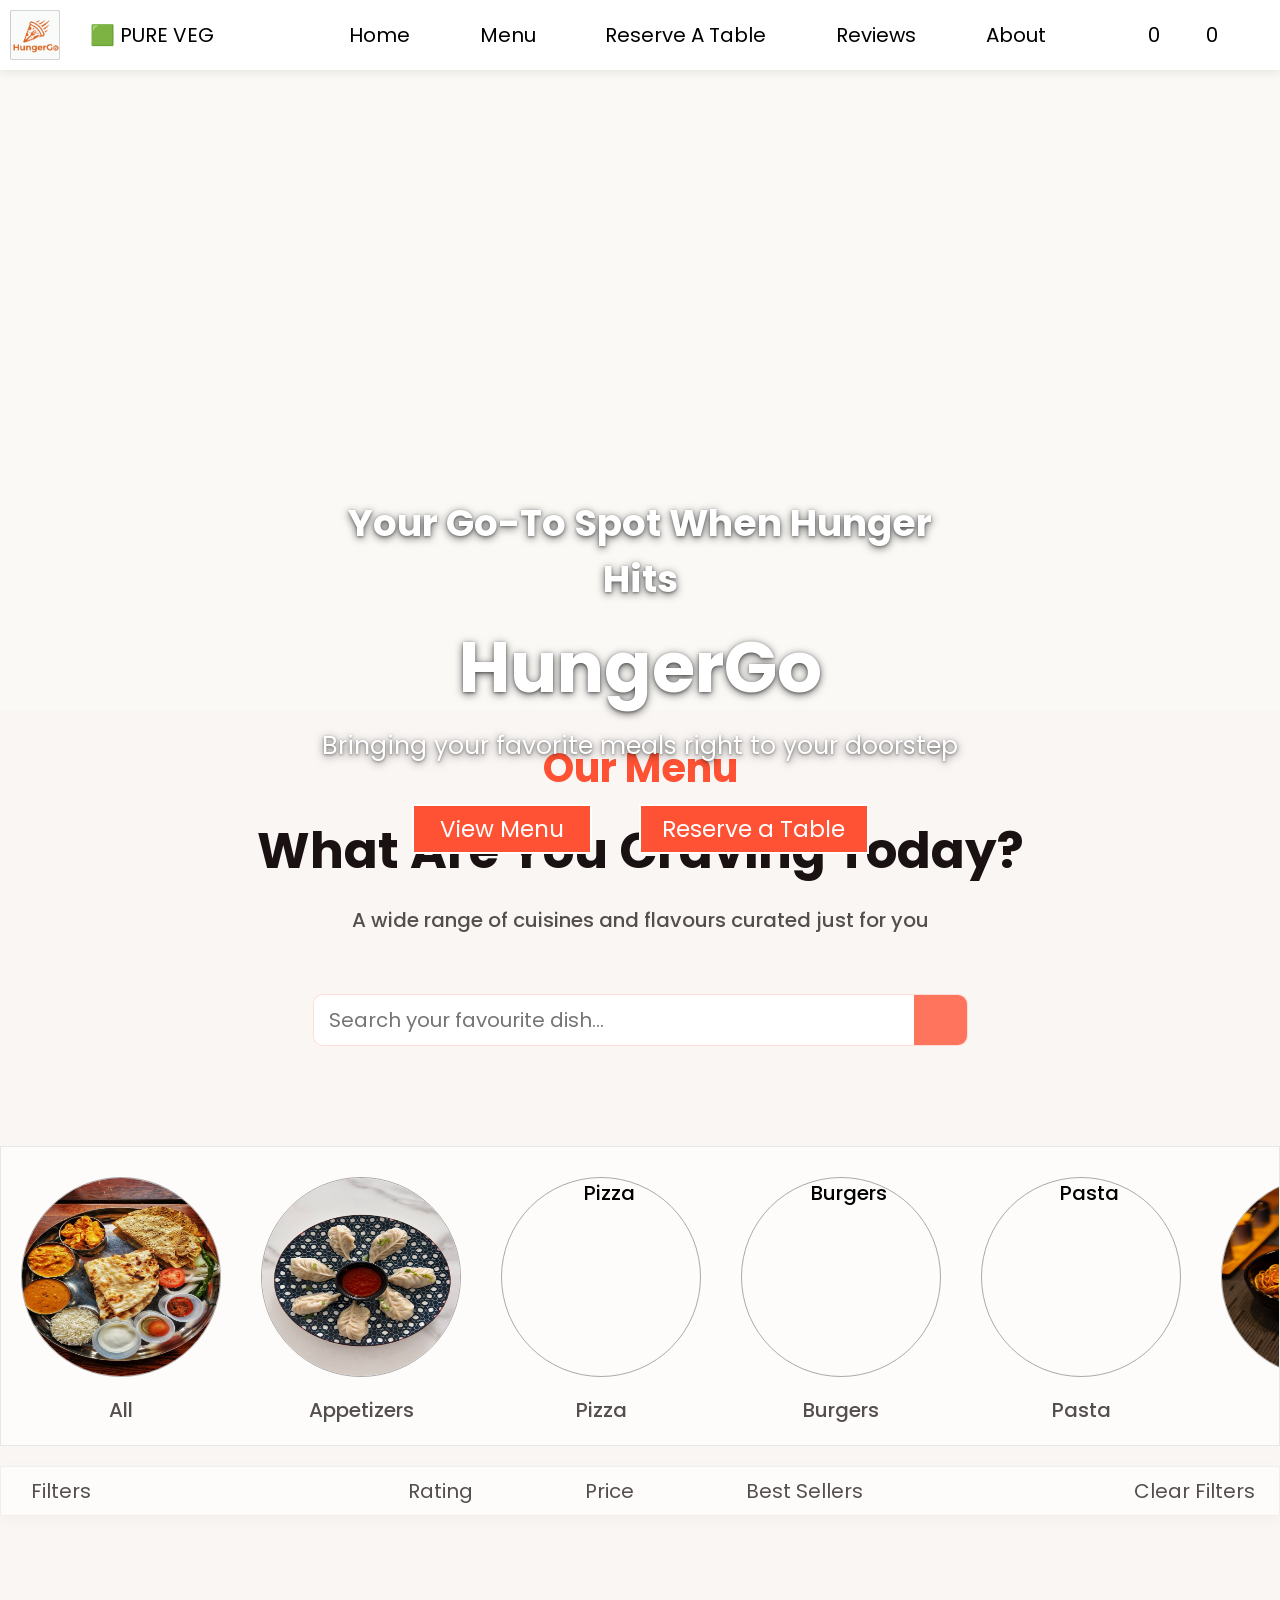
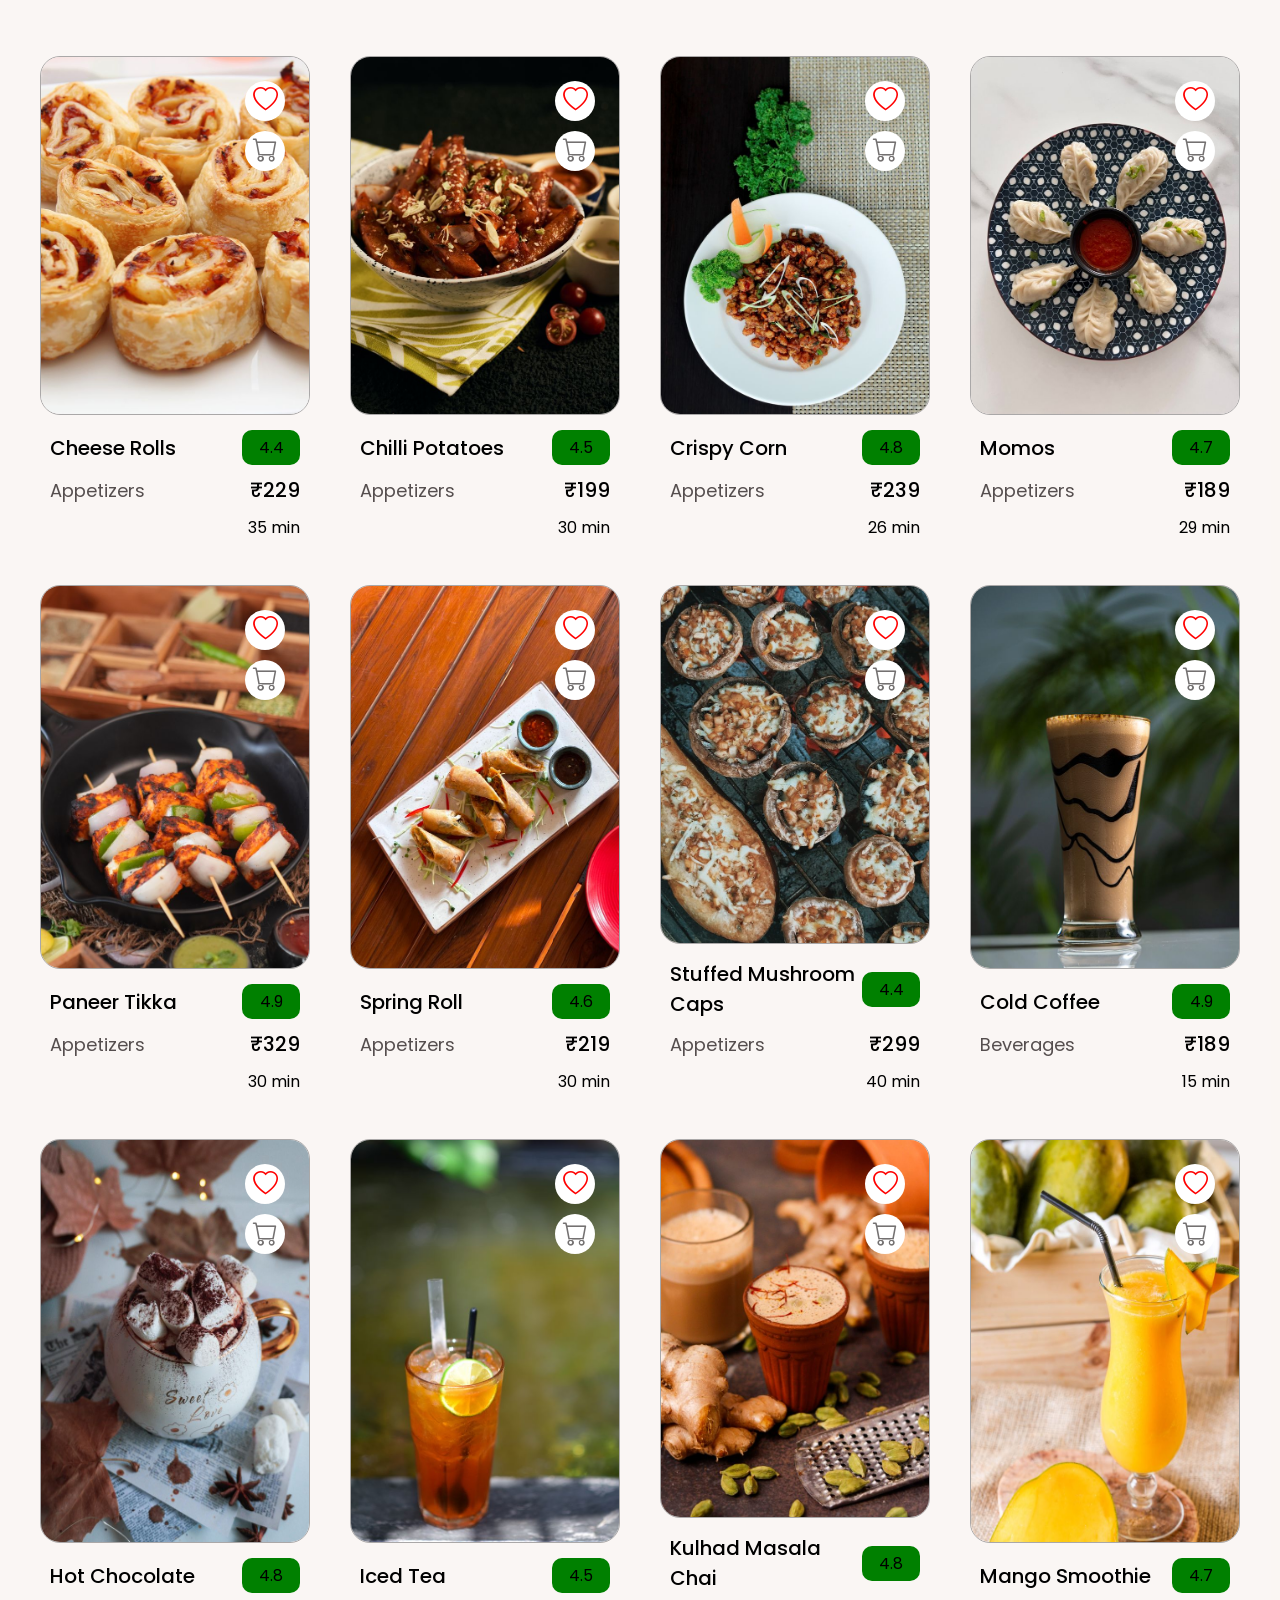
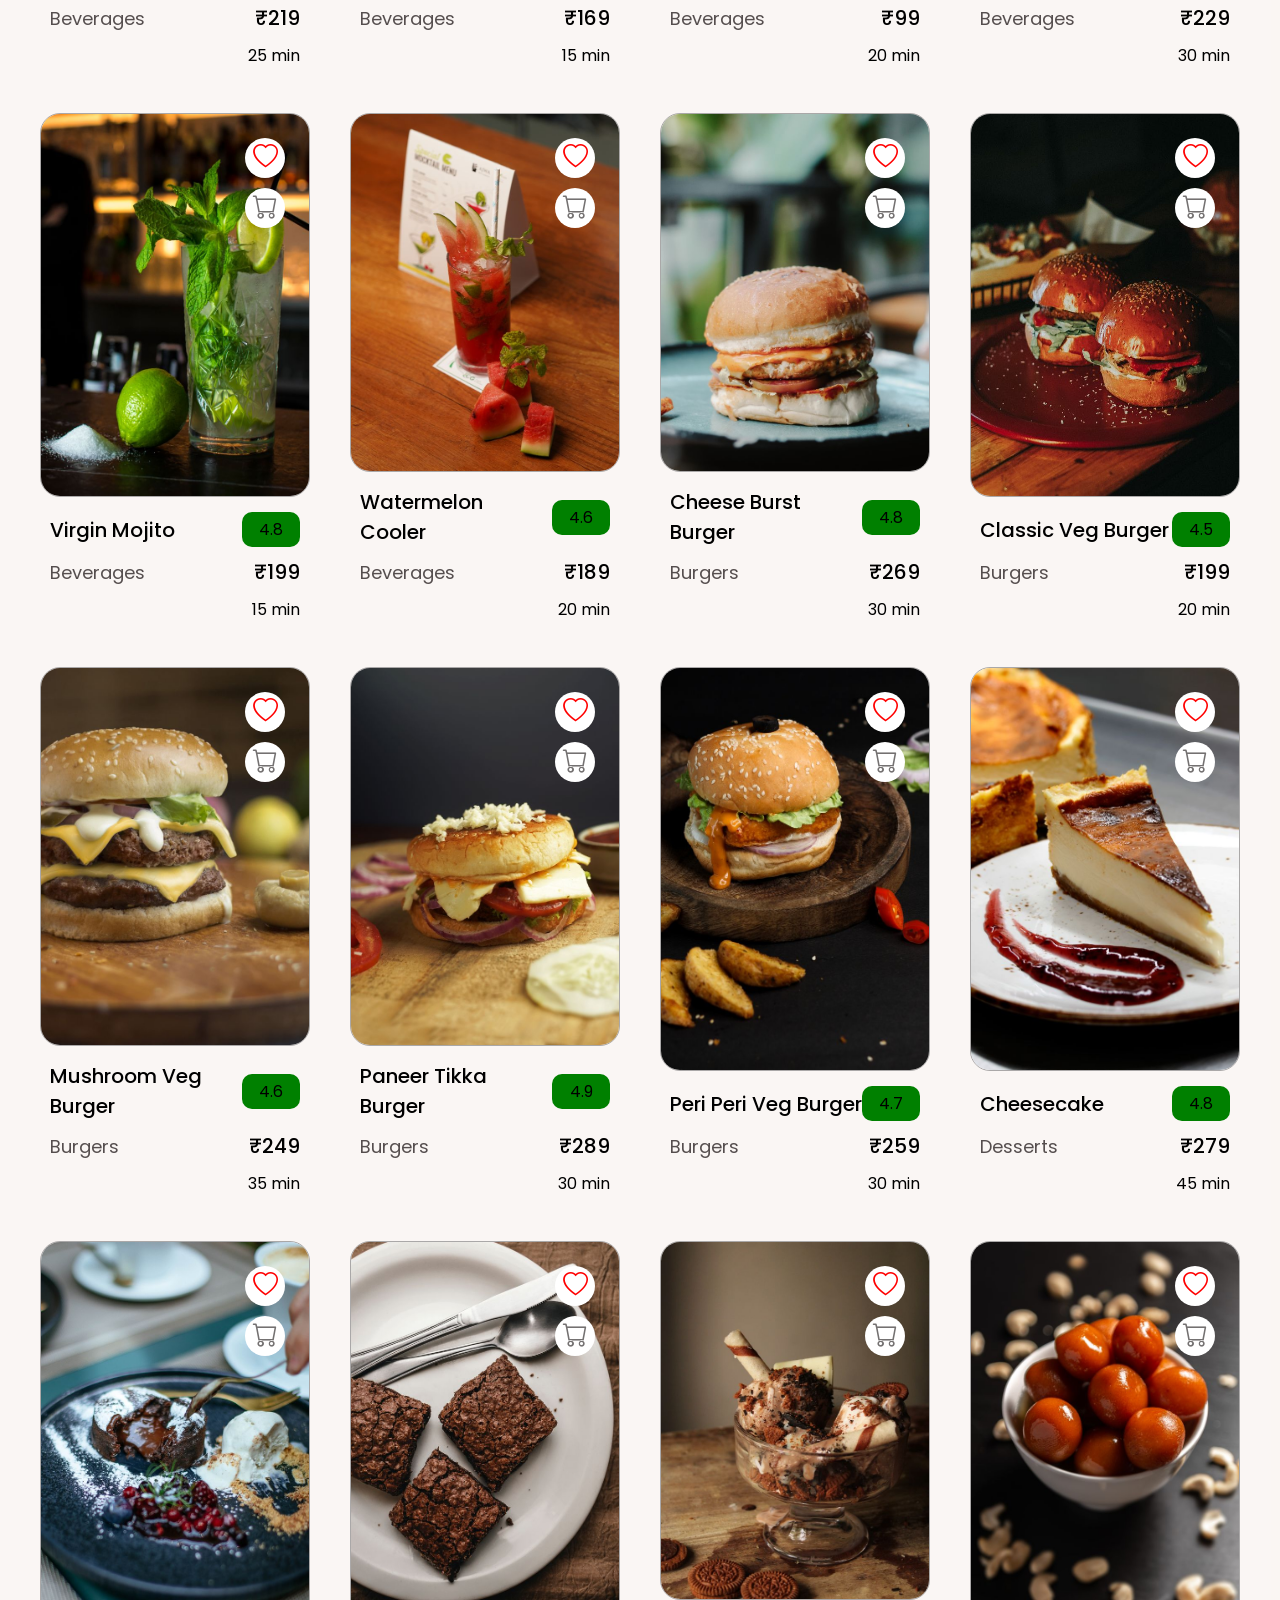
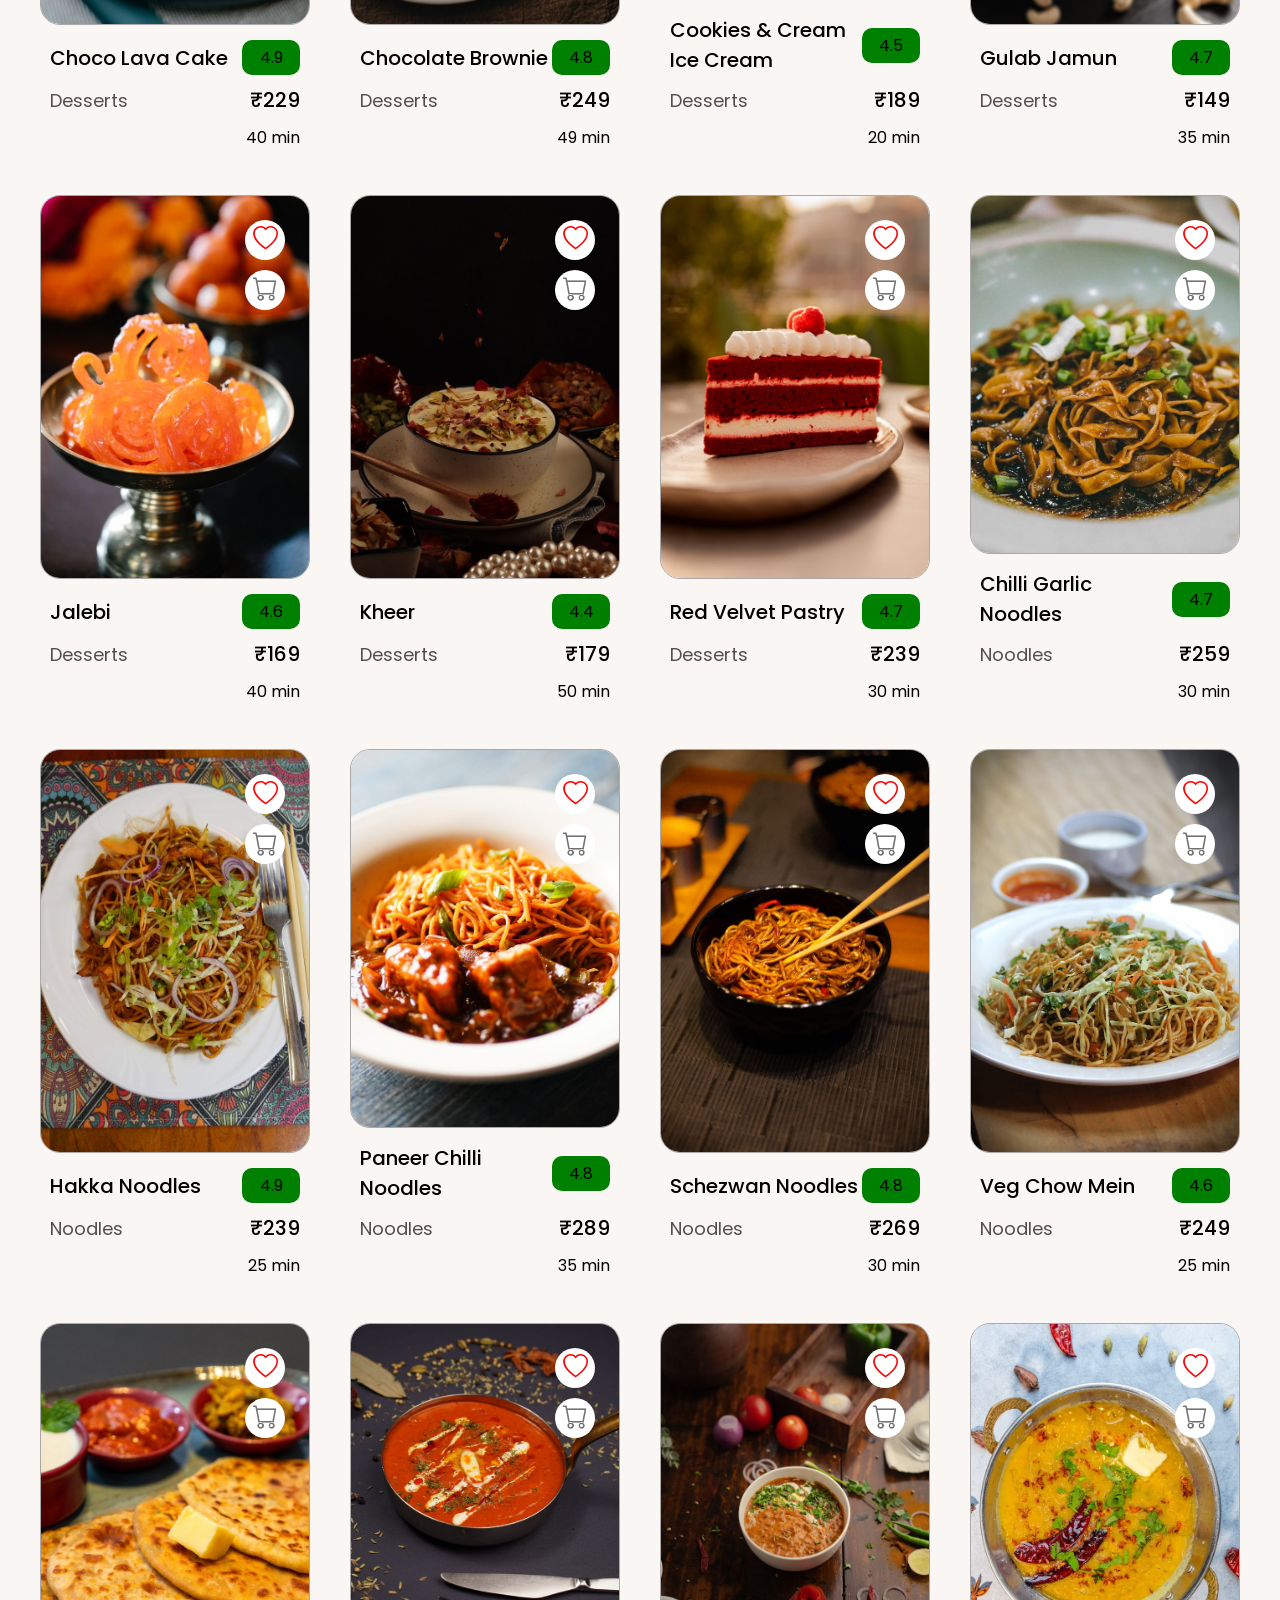
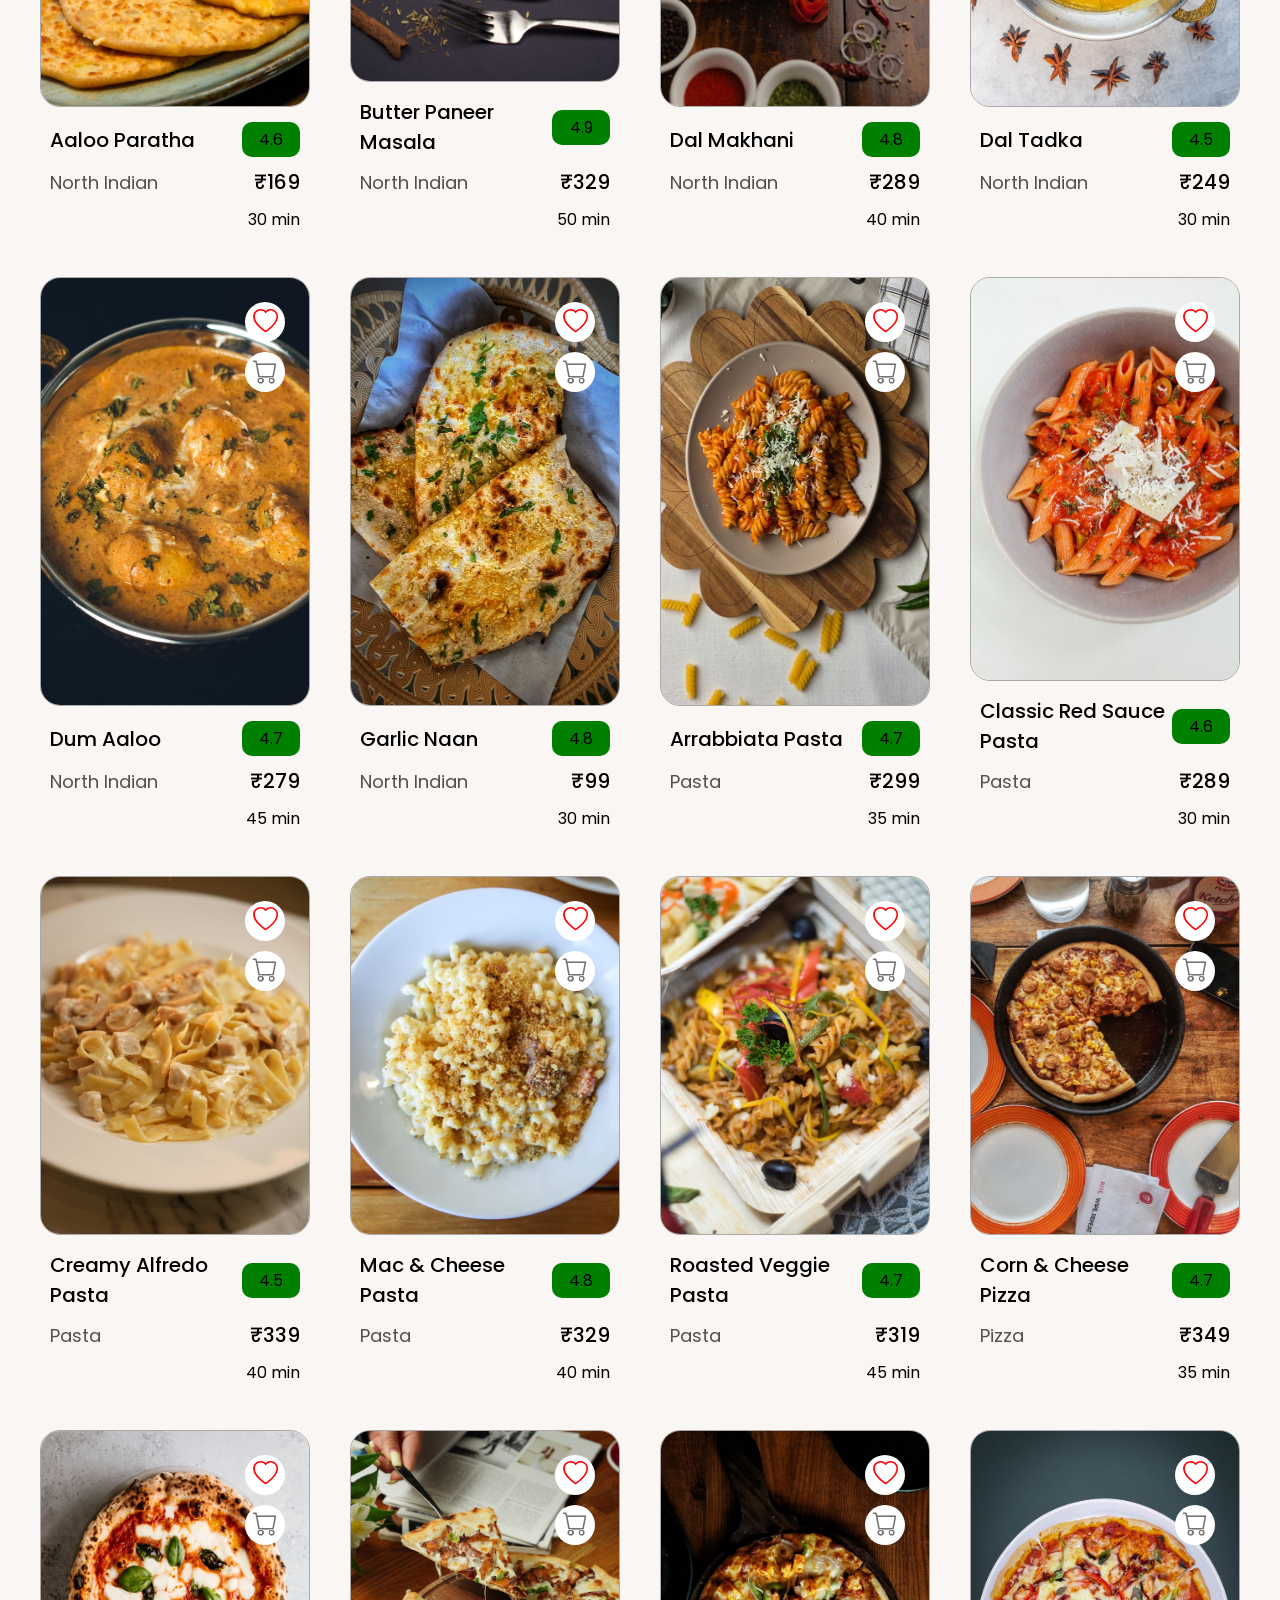
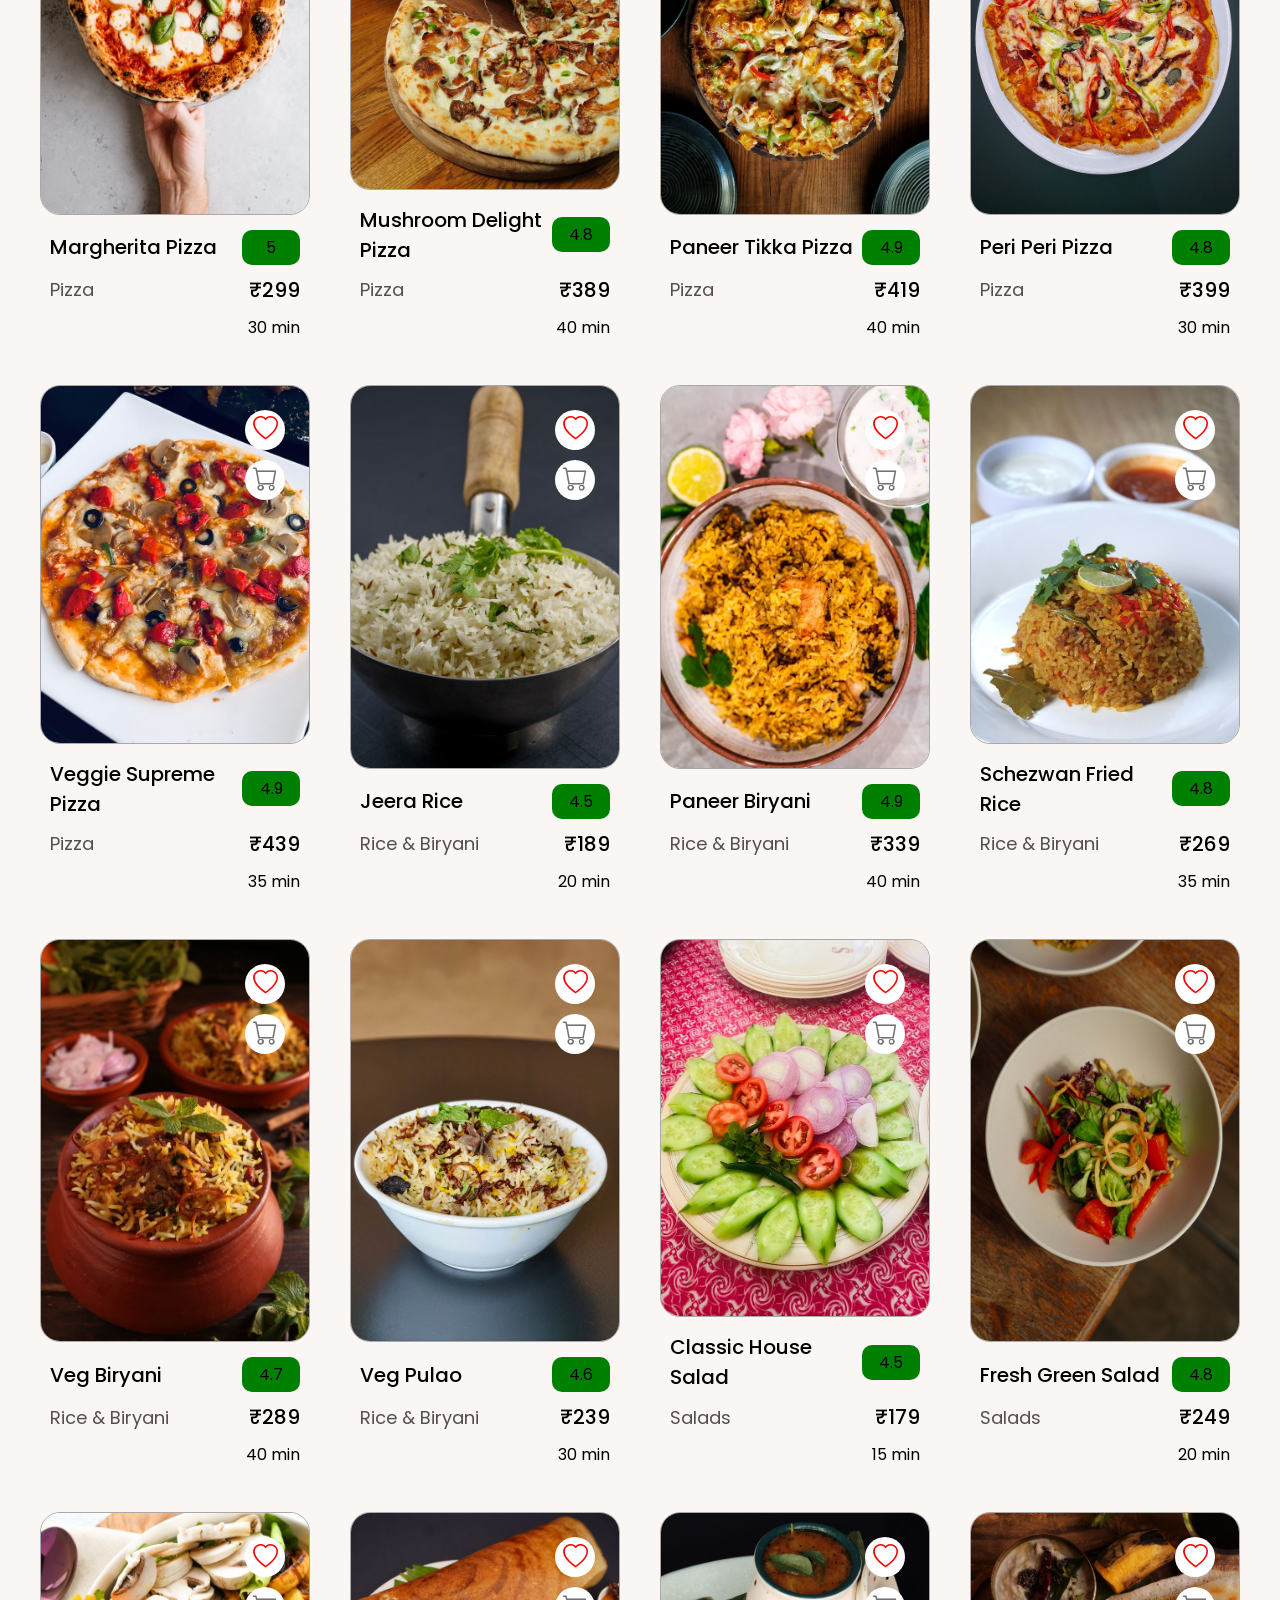
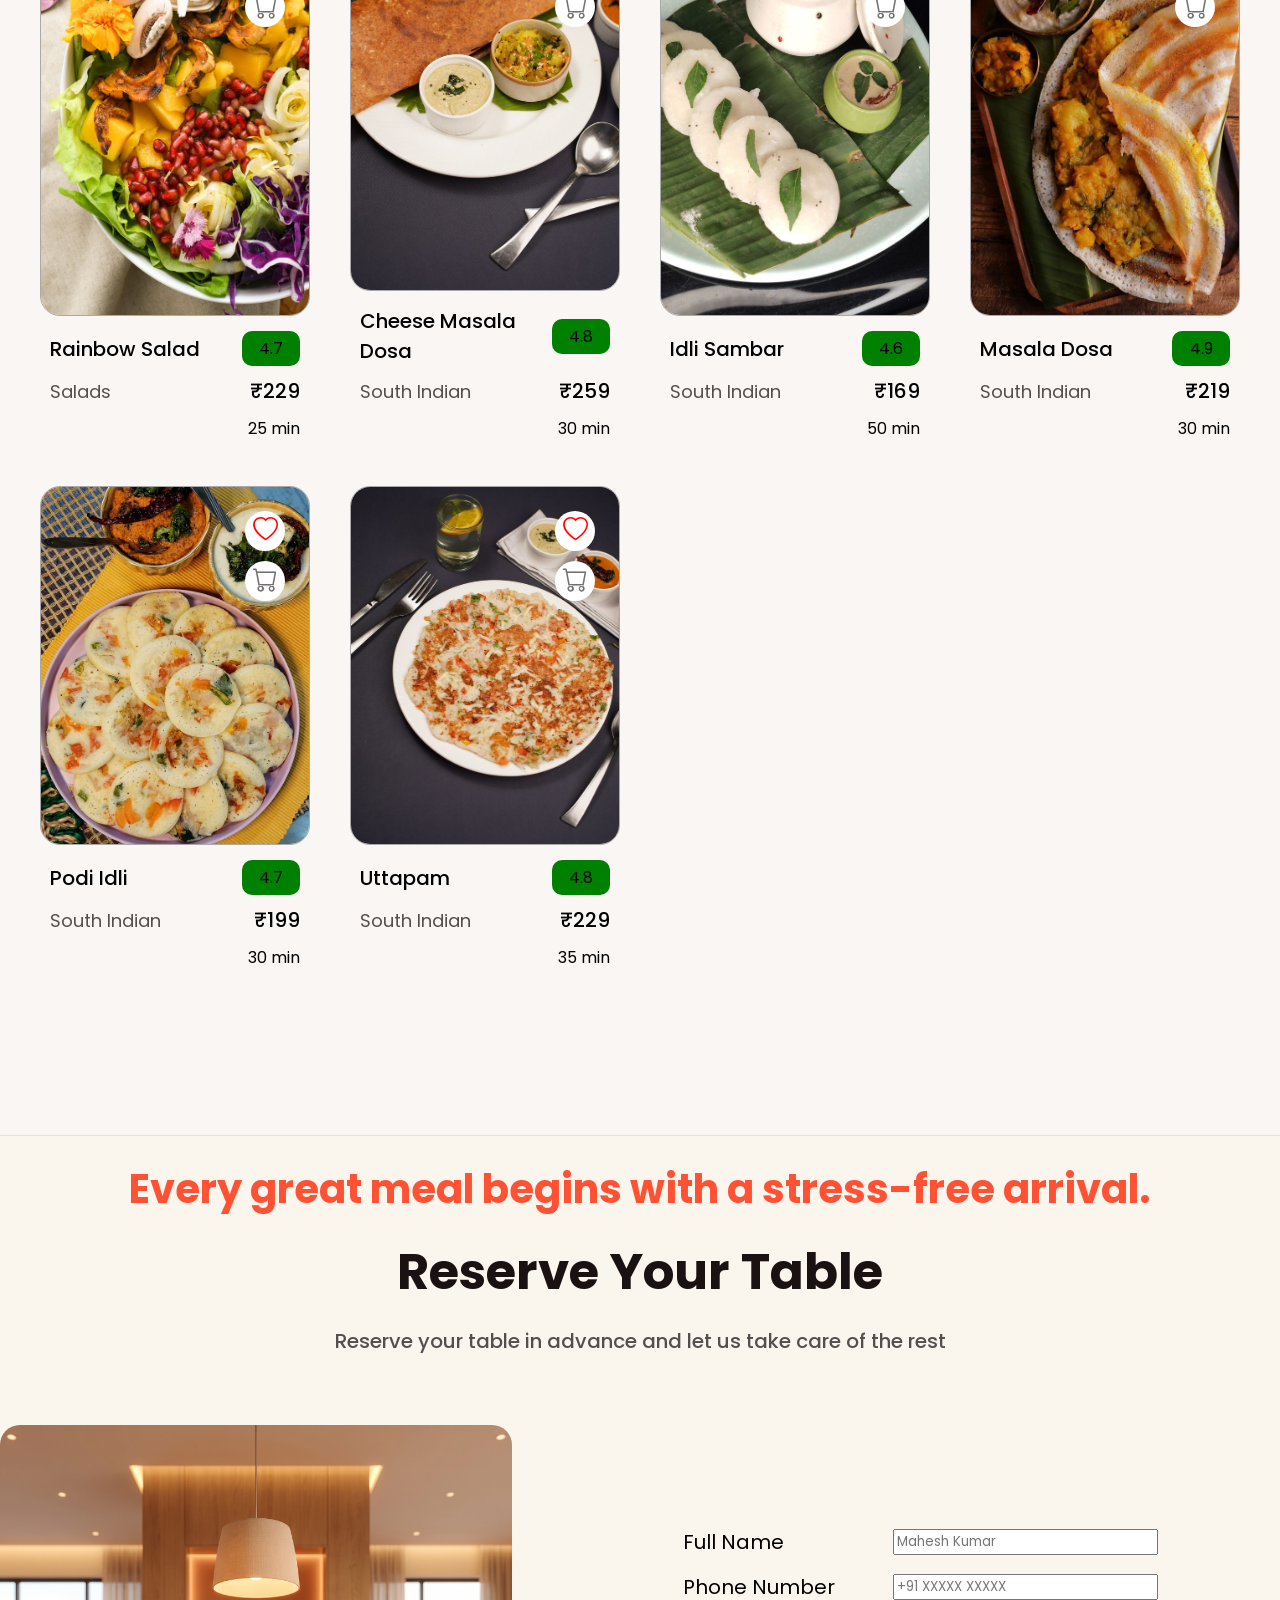
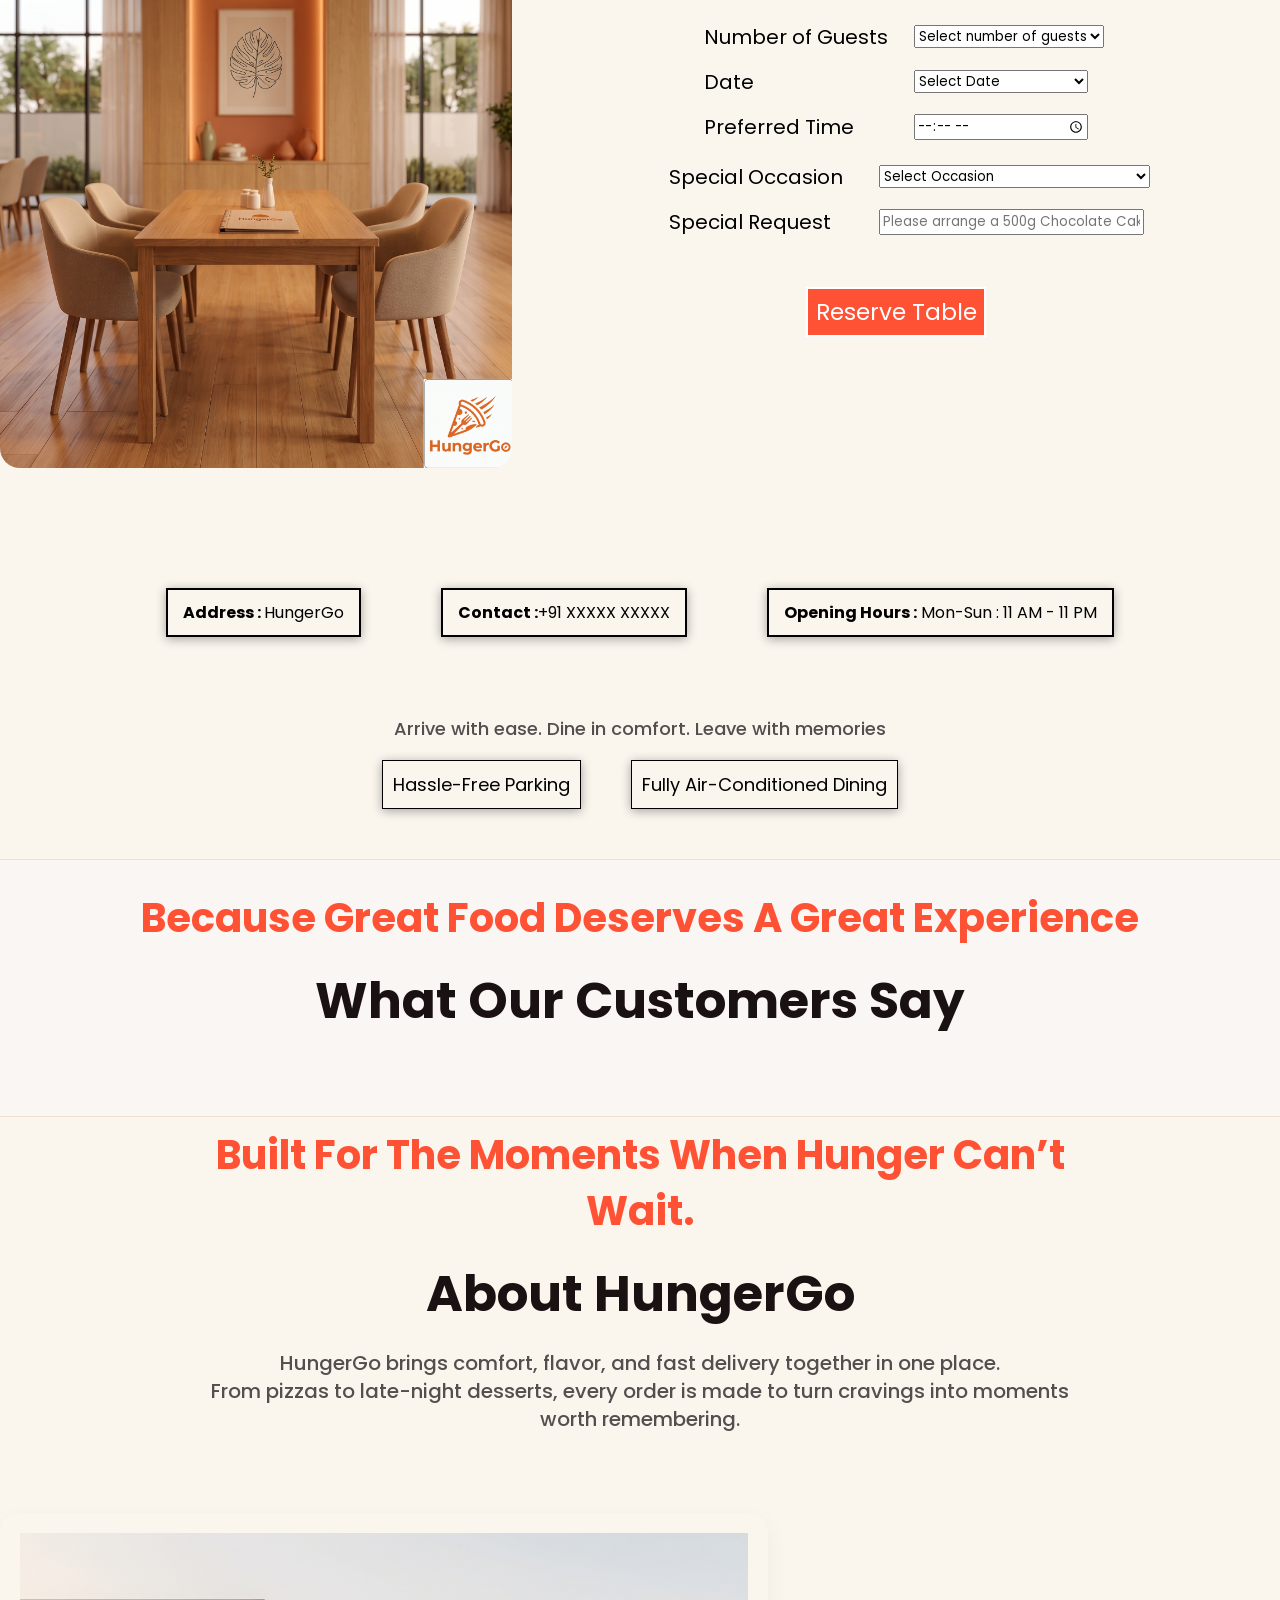
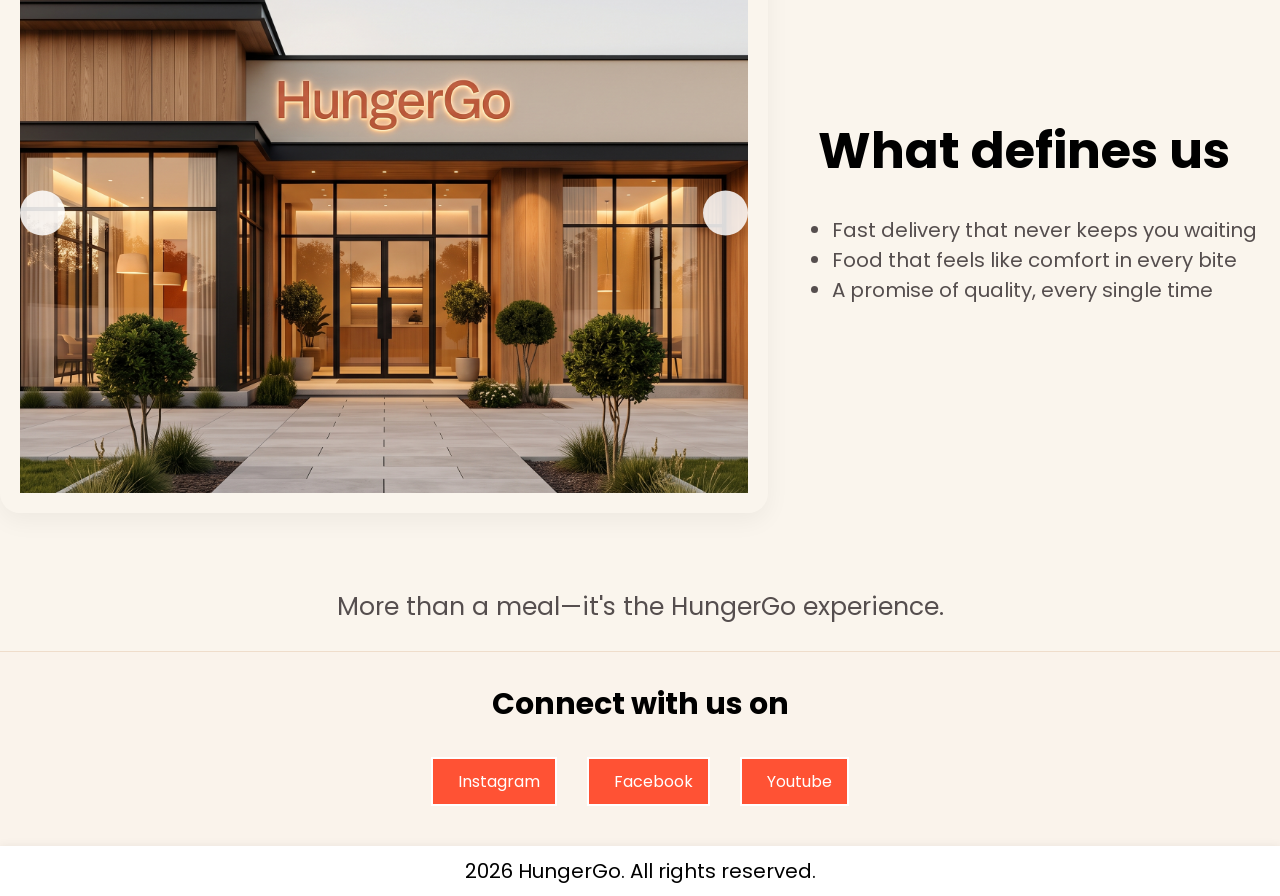
==== index.html @ 5bf7c152 "added js and updated css" ====
<!DOCTYPE html>
<html lang="en">
<head>
    <meta charset="UTF-8">
    <meta name="viewport" content="width=device-width, initial-scale=1.0">
    <title> HungerGo</title>
    <link rel="icon" type="image/png" href="images/logo.png">
    <link rel="stylesheet" href="style.css">
    <link rel="preconnect" href="https://fonts.googleapis.com">
    <link rel="preconnect" href="https://fonts.gstatic.com" crossorigin>
    <link href="https://fonts.googleapis.com/css2?family=Poppins:wght@300;400;500;600;700;800&display=swap" rel="stylesheet">
    <link rel="stylesheet" href="https://cdn.jsdelivr.net/npm/bootstrap-icons@1.11.3/font/bootstrap-icons.min.css">
    <script src="https://kit.fontawesome.com/2493fc77de.js" crossorigin="anonymous"></script>
</head>
<body>
    <header>
        <nav>

            <div id="navbarL">
                <img src="images/logo.png" width="50px">
                <div>🟩 PURE VEG</div>
            </div>

            <div id="navbarR">
                <div><a class="links" href="#home">Home</a></div>
                <div><a class="links" href="#menu">Menu</a></div>
                <div><a class="links" href="#reserve">Reserve A Table</a></div>
                <div><a class="links" href="#reviews">Reviews</a></div>
                <div><a class="links" href="#about">About</a></div>
                
                <div><i style="color: rgb(37, 154, 250)" class="fa-solid fa-circle-user"></i></div>
                <div><i style="color:red" class="fa-solid fa-heart"></i> <span id="wishlist">0</span></div>
                <div><i style="color:rgb(116, 113, 113)" class="fa-solid fa-cart-shopping"></i> <span id="cart">0</span> </div>
                <div><i style="color:goldenrod" id="toggle" class="fa-solid fa-sun"></i></div>
            </div>

        </nav>
    </header>


    <div id="drawer">
        
    </div>

    <section id="home">

        <video autoplay muted loop>
            <source src="food.mp4">
        </video>

        <div id="hometext">
            <h2>Your Go-To Spot When Hunger Hits</h2>
            <h1>HungerGo</h1>
            <p>Bringing your favorite meals right to your doorstep</p>

            <button class="viewmenu"> View Menu </button>
            <button class="reservebutton"> Reserve a Table </button>
        </div>

    </section>

    
    <section id="menu">

        
        <h2 class="menuhead">Our Menu</h2>
        <h1 class="menuhead">What Are You Craving Today?</h1>
        <p class="menuhead">A wide range of cuisines and flavours curated just for you</p>
        

        <section id="food">
            <div class="searchcontainer">
                <div class="search">
                    <input id="searchbar" type="text" placeholder="Search your favourite dish...">
                    <div id="searchicon"><i class="fa-solid fa-magnifying-glass" style="color: #554e4eec;"></i></div>
                </div>
                <div class="suggestionbox"></div>
            </div>

            <div id="categories">
                <div class="categoriescard">
                    <img src="images/all.jpg" alt="All">
                    <div class="categoriescardtext">All</div>
                </div>
                <div class="categoriescard">
                    <img src="images/Appetizers/momos.jpg" alt="Appetizers">
                    <div class="categoriescardtext">Appetizers</div>
                </div>
                <div class="categoriescard">
                    <img src="images/pizza/margherita pizza.jpg" alt="Pizza">
                    <div class="categoriescardtext">Pizza</div>
                </div>
                <div class="categoriescard">
                    <img src="images/Burgers/Classic veg burger.jpg" alt="Burgers">
                    <div class="categoriescardtext">Burgers</div>
                </div>
                <div class="categoriescard">
                    <img src="images/Pasta/Classic red sauce pasta.jpg" alt="Pasta">
                    <div class="categoriescardtext">Pasta</div>
                </div>
                <div class="categoriescard">
                    <img src="images/Noodles/schezwan noodles.jpg" alt="Noodles">
                    <div class="categoriescardtext">Noodles</div>
                </div>
                <div class="categoriescard">
                    <img src="images/North Indian/dal makhani.jpg" alt="North Indian">
                    <div class="categoriescardtext">North Indian</div>
                </div>
                <div class="categoriescard">
                    <img src="images/South Indian/Masala dosa.jpg" alt="South Indian">
                    <div class="categoriescardtext">South Indian</div>
                </div>
                <div class="categoriescard">
                    <img src="images/Rice & Biryani/veg biryani.jpg" alt="Rice & Biryani">
                    <div class="categoriescardtext">Rice & Biryani</div>
                </div>
                <div class="categoriescard">
                    <img src="images/Desserts/cheesecake.jpg" alt="Desserts">
                    <div class="categoriescardtext">Desserts</div>
                </div>
                <div class="categoriescard">
                    <img src="images/Beverages/kulhad masala chai.jpg" alt="Beverages">
                    <div class="categoriescardtext">Beverages</div>
                </div>
                <div class="categoriescard">
                    <img src="images/Salads/fresh green salad.jpg" alt="Salads">
                    <div class="categoriescardtext">Salads</div>
                </div>
            </div>

            <div id="filters">
                <div><i  class=" icons fa-solid fa-sliders"></i>Filters</div>

                <div class="filteroptions">
                    <div> Rating <i class="fa-solid fa-angle-down"></i></div>
                    <div> Price <i class="fa-solid fa-angle-down"></i></div>
                    <div> Best Sellers <i class="fa-solid fa-angle-down"></i></div>
                </div>

                <div class="clearfilters"><i class="icons fa-solid fa-arrows-rotate"></i>Clear Filters</div>
            </div>

            <div class="container">

            </div>

        </section>

    </section>


    <section id="reserve">

        <div class="res">
            <h2 class="reservehead">Every great meal begins with a stress-free arrival.</h2>
            <h1 class="reservehead">Reserve Your Table</h1>
            <p class="reservehead">Reserve your table in advance and let us take care of the rest</p>   
        </div>

        <div class="reserve">

            <div id="left">
                <img src="images/Restaurant/closeshot.png" alt="Your Table">
            </div>

            <div id="right">

                <form id="reservetable" action="#" method="POST">

                    <div class="part">
                        <div>
                            <label for="name">Full Name</label>
                            <input id="name" type="text" placeholder="Mahesh Kumar" required>
                        </div>
                    
                        <div>
                            <label for="phone">Phone Number</label>
                            <input id="phone" type="tel" placeholder="+91 XXXXX XXXXX" required>
                        </div>
                    </div>
                    
                    <div class="part">
                        <div>
                            <label for="guests">Number of Guests</label>
                            <select id="guests" required>
                                <option selected disabled>Select number of guests</option>
                                <option>1 Person</option>
                                <option>2 People</option>
                                <option>3 People</option>
                                <option>4 People</option>
                                <option>5 People</option>
                                <option>6+ People</option>
                            </select>
                        </div>
                        
                        <div>
                            <label for="date">Date</i></label>
                            <select id="date" required>
                                <option selected disabled>Select Date</option>
                            </select>
                        </div>
                        
                        <div>
                            <label for="time">Preferred Time</label>
                            <input id="time" type="time" required>
                        </div>
                    </div>
                    
                    <div class="part">
                        <div>
                            <label for="occasion">Special Occasion</label>
                            <select id="occasion">
                                <option selected disabled>Select Occasion</option>
                                <option>Birthday</option>
                                <option>Anniversary</option>
                                <option>Kitty Party</option>
                                <option>Couple's Dining</option>
                                <option>Corporate Dinner / Business Meeting</option>
                                <option>Family Gathering</option>
                            </select>
                        </div>
                        
                        <div>
                            <label for="request">Special Request</label>
                            <input  id="request" type="text" placeholder="Please arrange a 500g Chocolate Cake">
                        </div>
                    </div>
                    
                    <button>Reserve Table</button>

                </form>

            </div>

        </div>

        <div class="info">
            <div><strong><i class="fa-solid fa-location-dot"></i> Address : </strong>HungerGo</div>
            <div><strong><i class="fa-solid fa-phone"></i> Contact :</strong>+91 XXXXX XXXXX</div>
            <div><strong><i class="fa-regular fa-clock"></i> Opening Hours :</strong> Mon-Sun : 11 AM - 11 PM </div>
        </div>
        <div class="closing">
            <p>Arrive with ease. Dine in comfort. Leave with memories</p>
            <div class="extra">
                <div>Hassle-Free Parking</div>
                <div>Fully Air-Conditioned Dining</div>
            </div>
        </div>      

    </section>


    <section id="reviews">
        <div class="review">
            <h2 class="reviewhead">Because Great Food Deserves A Great Experience</h2>
            <h1 class="reviewhead">What Our Customers Say</h1>
        </div>

        <div id="reviewscontainer"></div>

    </section>


    <section id="about">

        <div class="about">
            <h2 class="abouthead">Built For The Moments When Hunger Can’t Wait.</h2>
            <h1 class="abouthead">About HungerGo</h1>
            <p class="abouthead">HungerGo brings comfort, flavor, and fast delivery together in one place.<br> From pizzas to late-night desserts, every order is made to turn cravings into moments worth remembering.</p>
        </div>
        <div id="def">
            <div class="l">
                <button class="prev"><i class="fa-solid fa-chevron-left"></i></button>
                <button class="next"><i class="fa-solid fa-chevron-right"></i></button>
                <div class="aboutimages">
                    <img class="slide active" src="images/Restaurant/outside.png" alt="Exterior">
                    <img class="slide" src="images/Restaurant/wideshot.png" alt="Dining Area">
                    <img class="slide" src="images/Restaurant/painting.png" alt="Aesthetic Corner">
                    <img class="slide" src="images/Restaurant/kitchen.png" alt="Kitchen">
                </div>
            </div>
            <div class="r">
                <div><h2>What defines us</h2></div>
                <ul>
                    <li>Fast delivery that never keeps you waiting</li>
                    <li>Food that feels like comfort in every bite</li>
                    <li>A promise of quality, every single time</li>
                </ul>
            </div>
        </div>

        <p class="aboutclosing">More than a meal—it's the HungerGo experience.</p>

        <div class="contact">
            <h2>Connect with us on</h2>
            <div id="socials">
                <div><a href="#"><i class="icons fa-brands fa-instagram"></i>Instagram</a></div>
                <div><a href="#"><i class="icons fa-brands fa-facebook"></i>Facebook</a></div>
                <div><a href="#"><i class="icons fa-brands fa-youtube"></i>Youtube</a></div>
            </div>
        </div>
        
    </section>


    <footer>
        <p> 2026 <i class="fa-regular fa-copyright"></i> HungerGo. All rights reserved.</p>
    </footer>

    <script src="script.js"></script>
</body>
</html>
---- style.css ----
*{
    box-sizing: border-box;
    font-family: "poppins",sans-serif;
}

::-webkit-scrollbar {
    width: 8px;
}

::-webkit-scrollbar-track {
    background: #EDEAE6;
}


::-webkit-scrollbar-thumb {
    background: #CFC9C2;
    border-radius: 20px;
}

::-webkit-scrollbar-thumb:hover {
    background: rgba(65, 64, 64, 0.852);
}

html{
    scroll-behavior: smooth;
}

body{
    background-color: #FAF9F6;
    margin:0px;
    padding:0px;
}

nav{
    display:flex;
    justify-content: space-between;
    align-items: center;
    background-color:#FFFFFF;
    box-shadow:0px 2px 10px 1px rgba(0, 0, 0, 0.08);
    position:fixed;
    top:0;
    left:0;
    z-index: 1000;
    height:70px;
    width:100%;
}


#navbarL{
    width:25%;
    display:flex;
    justify-content: left;
    align-items: center;
    margin: 5px 10px 5px 0px;
    padding:10px;
    gap:30px;
    font-size: 20px;
}

#navbarR{
    width:75%;
    font-size: 20px;
    display:flex;
    justify-content: space-between;
    align-items: center;
    margin: 5px 10px 5px 0px;
    padding:10px;
}

#navbarR a{
    text-decoration: none;
    color:black;
}

#navbarR i{
    font-size: 25px;
    display: inline-block;
    transition: 0.15s ease;
}

#navbarR i:hover{
    transform: scale(1.2);
}

.links{
    display: inline-block;
    padding: 5px 14px;
    transition: 0.15s ease;
}

.links:hover{
    transform: scale(1.05);
    /* box-shadow: 2px 3px 5px 1px rgba(168, 167, 167, 0.8); */
    font-weight: 550;
}

#home{
    padding-top: 70px;
}

#home video{
    display:block;
    width:100%;
    position:relative;
    margin:0;
}

#hometext{
    position: absolute;
    top:55%;
    left: 50%;                
    transform: translateX(-50%);
    text-align: center;
    font-size: 25px;
    color:#FFFFFF;
    text-shadow: 0px 2px 8px rgba(0, 0, 0, 0.6), 
                 0px 1px 3px rgba(0, 0, 0, 0.4);
}

 
#hometext h2,#hometext p {
    margin: 0;         
    line-height: 1.5; 
}

#hometext h1{
    margin:0;
    font-size:70px;
    line-height: 1.7;
}

#hometext button{
    margin:40px 20px;
    width:180px;
    height:50px;
    font-size: 23px;
    background-color: rgb(255, 82, 52);
    border:2px solid white;
    color:white;
}

#hometext button:hover{
    background-color: rgb(243, 70, 39);
    transform: scale(1.03);
}

#hometext button:active{
    transform: scale(0.97);
}

.reservebutton{
    width:230px !important; 
}

#menu{
    background-color: rgba(255, 185, 186,0.05);
    margin:0;
    display:block;
    justify-content: center;
    align-items: center;
    text-align: center;
    padding:20px 0px;
}

.menuhead{
    margin:0;
    padding:10px;
}

h1.menuhead{
    line-height: 1.4;
    font-size: 50px;
    color: #1A1212;
}

h2.menuhead{
    line-height: 1.4;
    font-size: 40px;
    color: rgb(255, 82, 52);
}

p.menuhead{
    line-height: 1.4;
    font-size: 20px;
    color: #554E4E;
    font-weight: 450;
}

.searchcontainer{
    width:100%;
    max-width:655px;
    margin:50px auto 100px auto;
    position:relative;
}

.search{
    display:flex;
    justify-content: center;
    align-items: center;
    width:100%;
    background-color: #FFFFFF;
    border: 1px solid rgba(255, 82, 52, 0.2); 
    border-radius: 10px;
    overflow: hidden;
}

.search.active {
    border-bottom: none;
    border-bottom-left-radius: 0;
    border-bottom-right-radius: 0;
}

.search-disabled{
    pointer-events: none;
    opacity: 0.8;
}


#searchbar{
    width:100%;
    height:50px;
    padding:10px 15px;
    font-size: 20px;
    border:none;
    outline:none;
}

.search:hover{
    border-color: rgba(255, 82, 52, 0.45);
}

.search:focus-within{
    border: 2px solid #FF5234;
}

.suggestionbox{
    position:absolute;
    top:100%;
    left:0;
    padding:20px;
    text-align: left;
    background-color: #FFFFFF;
    width:100%;
    max-height: 200px;
    overflow-y: auto;
    overflow-x: hidden;
    border-bottom-left-radius: 10px;
    border-bottom-right-radius: 10px;
    border-right: 1px solid #FF5234;
    border-left: 1px solid #FF5234;
    border-bottom: 1px solid #FF5234;
    white-space: nowrap;
    font-size: 20px;
    display:none;
    z-index:100;
}

#searchicon{
    width:55px;
    height:50px;
    padding:10px;
    font-size: 25px;
    display:flex;
    justify-content: center;
    align-items: center;
    background-color: rgba(255, 82, 52,0.8);
}

#searchicon:hover{
    background-color:rgb(255, 82, 52,0.9);
    cursor:pointer;
    transform: scale(1.1);
}

#searchicon:active{
    transform: scale(1);
}

#categories{
    display:flex;
    justify-content: flex-start;
    align-items: flex-start;
    gap:20px;
    background-color: rgba(255,255,255,0.65);
    border: 1px solid #E5E7EB;
    width:100%;
    margin:0; 
    padding:10px;
    overflow-x: auto;
    overflow-y: hidden;
    white-space: nowrap;
    scroll-behavior: smooth;
    scrollbar-width: thin;
    scrollbar-color: #CFC9C2 #EDEAE6;
}

#categories img{
    width:200px;
    height:200px;
    border-radius: 50%;
    margin:10px;
    border:1px solid rgb(170, 168, 168);
}

#categories img:hover{
    transform: scale(1.05);
}
#categories img:active{
    transform: scale(1.02);
}

.categoriescard{
    max-width:220px;
    width:100%;
    padding:10px;
    display:flex;
    flex-direction: column;
    justify-content: center;
    align-items: center;
    gap:8px;
    font-weight: 500;
    font-size: 20px;
}

.categoriescardtext{
    color: #554E4E;
    width:100%;
    word-wrap: break-word;
    white-space: normal;
}

#filters{
    margin:20px auto;
    padding:20px;
    display:flex;
    justify-content: space-between;
    align-items: center;
    width:100%;
    height:50px;
    font-size: 20px;
    color:#554E4E;
    background: rgba(255,255,255,0.65);
    border:1px solid rgba(0,0,0,.05);
    box-shadow: 0 4px 15px rgba(0, 0, 0, 0.03);
}

.filteroptions{
    display:flex;
    justify-content: space-between;
    align-items: center;
    gap:100px;
    margin:0px 0px 0px 60px;
    cursor: pointer;
}

.filteroptions div{
    padding:6px;
}

.clearfilters{
    padding:4px;
    cursor: pointer;
}

.clearfilters:hover,.filteroptions div:hover{
    transform: scale(1.05);
    color:#474242;
    box-shadow: 0px 2px 5px 0px rgba(0, 0, 0, 0.09);
}

.clearfilters:active{
    transform: scale(0.95);
}

.filteroptions div:active{
    transform: scale(0.95);
}

.icons{
    margin:5px;
}

.container{
    margin:100px auto;
    display: grid;
    grid-template-columns: repeat(4,1fr);
    width:100%;
    padding:20px;
}

.foodcard{
    position:relative;
    margin:10px;
    padding:10px;
    border-radius: 20px;
    display:flex;
    flex-direction: column;
    justify-content: center;
    align-items: center;
    /* box-shadow: 0px 2px 10px 0px rgb(155, 147, 147); */
    transition: all 0.3s ease-out ;
}

.foodcard:hover{
    transform: scale(1.02);
    box-shadow: 0px 2px 20px 0px rgb(130, 124, 124);
}

.foodcard img{
    width:100%;
    height:100%;
    border-radius: 20px;
    border:1px solid rgb(170, 168, 168);
}

.foodoptions{
    position:absolute;
    top:20px;
    right:20px;
    z-index:10;
    display:flex;
    flex-direction: column;
    padding:10px;
    font-size: 25px;
}

.foodoptions div{
    margin:5px;
    height:40px;
    width:40px;
    background-color: white;
    border-radius: 50%;
    display:flex;
    justify-content: center;
    align-items: center;
}

.foodname,.fooddesc{
    width:100%;
    display:flex;
    justify-content: space-between;
    align-items: center;
    padding:5px 10px;
}

.foodname{
    margin-top: 10px;
}

.foodname .name{
    width:80%;
    text-align: left;
    font-size: 20px;
    font-weight: 500;
    display:flex;
    align-items: center;
}

.foodname .rating i{
    font-size: 12px;
}

.fooddesc .category{
    color:#554E4E;
    text-align: left;
    display:flex;
    align-items: center;
    font-size: 18px;
    font-weight: 400;
}

.fooddesc .price{
    font-size: 20px;
    font-weight: 450;
}

.foodname .rating{
    width:60px;
    border-radius: 10px;
    background-color: green;
    padding:5px;
    display:flex;
    justify-content: center;
    align-items: center;
}

.foodtime{
    padding:5px 10px;
    width:100%;
    text-align: right;
}

#reserve{
    background-color: rgba(249, 223, 188,0.15);
    border-top:1px solid rgba(201,154,107,.25);
    padding:0px 0px 50px 0px;
}

.reservehead{
    margin:0px;
    padding:10px;
    text-align: center;
}

h1.reservehead{
    line-height: 1.4;
    font-size: 50px;
    color: #1A1212;
}

h2.reservehead{
    line-height: 1.4;
    font-size: 40px;
    color: rgb(255, 82, 52);
}

p.reservehead{
    line-height: 1.4;
    font-size: 20px;
    color: #554E4E;
    font-weight: 450;
}

.reserve{
    display:flex;
    justify-content: center;
    align-items: stretch;
    width:100%;
    margin:30px 0px 30px 0px;
    padding:30px 0px 30px 0px;
}

.res{
    margin:15px 5px 30px 5px;
    
}

#left{
    width:40%;
}

#left img {
    width: 100%;
    height: 100%;
    object-fit: cover; 
    border-radius: 20px; 
}

#right{
    width:60%;
    display:flex;
    flex-direction: column;
    justify-content: center;
    align-items: center;
    position:relative;
    font-size: 20px;
}   

#reservetable {
    display: flex;
    flex-direction: column;
    align-items: center; 
}

.part{
    margin:0 auto;
    padding:10px;
    display:flex;
    flex-direction: column;
    gap:15px;
}

.part div{
    display:flex;
    flex-direction: row;
    align-items: center;
    justify-content: flex-start;
    gap: 10px;
    flex:1;
}

form label{
    display:inline-block;
    width:auto;
    margin:0px;
    padding:0px;
    flex: 0 0 200px;
    text-align: left;
}

form input, form select{
    width:auto;
    margin:0px;
    flex:1;
}

form button{
    margin:40px 20px;
    width:180px;
    height:50px;
    font-size: 23px;
    background-color: rgb(255, 82, 52);
    border:2px solid white;
    color:white;
    align-self: center;   
    cursor:pointer;
}

form button:hover{
    transform:scale(1.05);
    background-color:rgb(243, 70, 39);
}

form button:active{
    transform:scale(1);
}

.info{
    display:flex;
    justify-content: center;
    align-items: center;
}

.info div{
    margin:60px 40px;
    padding:10px 15px;
    border:2px solid black;
    /* background-color: rgb(248, 203, 159); */
    box-shadow: 0px 2px 10px 0px rgba(0, 0, 0, 0.333);
}

.closing{
    text-align: center;
    font-size: 18px;
}

.closing p{
    font-weight: 450;
    color: #554E4E;
}

.extra{
    display: flex;
    justify-content: center;
    align-items: center;
    gap:50px;
}

.extra div{
    padding:10px;
    box-shadow: 0px 2px 10px 0px rgba(0, 0, 0, 0.333);
    border:1px solid black;
}

#reviews{
    background-color: rgba(255, 185, 186,0.05);
    margin:0;
    border-top:1px solid rgba(201,154,107,.25);
    padding:0px 0px 50px 0px;
}

.review{
    margin:0px;
    padding:20px;
}

.reviewhead{
    margin:0px;
    padding:10px;
    text-align: center;
}

h1.reviewhead{
    line-height: 1.4;
    font-size: 50px;
    color: #1A1212;
}

h2.reviewhead{
    line-height: 1.4;
    font-size: 40px;
    color: rgb(255, 82, 52);
}

#about{
    background-color: rgba(249, 223, 188,0.15);
    border-top:1px solid rgba(201,154,107,.25);
}

.abouthead{
    margin:0px auto;
    padding:10px;
    text-align: center;
    width:70%;
}

h1.abouthead{
    padding:10px;
    line-height: 1.4;
    font-size: 50px;
    color: #1A1212;
}

h2.abouthead{
    padding:10px;
    line-height: 1.4;
    font-size: 40px;
    color: rgb(255, 82, 52);
}

p.abouthead{
    padding:10px;
    line-height: 1.4;
    font-size: 20px;
    color: #554E4E;
    font-weight: 450;
}

#def{
    margin:20px 0px;
    padding:20px 0px;
    display:flex;
    justify-content: center;
    align-items: center;
}

.l{
    position: relative; 
    width:60%; 
    margin: 30px auto;
    overflow: hidden;
    border-radius: 20px; 
    box-shadow: 0 8px 24px rgba(0,0,0,0.05);
    height:600px;
}

.slide{
    position: absolute;
    padding:20px;
    width: 100%;
    height:100%;
    object-fit: cover;
    opacity: 0;
    border-radius: 20px;
    transition: opacity 0.4s ease;
}

.prev,.next{
    position: absolute;
    top: 50%;
    transform: translateY(-50%);
    background-color: rgba(255, 255, 255, 0.85);
    color: #554E4E;
    border: none;
    width: 45px;
    height: 45px;
    border-radius: 50%;
    font-size: 18px;
    cursor: pointer;
    z-index: 10;
    transition: all 0.2s ease;
}

.active {
    opacity: 1;
    z-index: 2;
}

.prev{
    left: 20px;
}
.next{
    right: 20px;
}

.prev:hover,.next:hover {
    background-color: #FFFFFF;
    color: #262424;;
}

.prev:active,.next:active {
    transform: translateY(-50%) scale(0.9);
}

.r{
    width:40%;
    display:flex;
    flex-direction: column;
    justify-content: flex-start;
    align-items: center;
}

.r h2{
    font-size: 50px;
    margin:10px;
}

.r li{
    font-size:20px;
    color:#554E4E;
}

.aboutclosing{
    text-align: center;
    font-size: 25px;
    color:#554E4E;
}

.contact{
    background-color: rgba(255, 185, 186,0.05);
    border-top:1px solid rgba(201,154,107,.25);
    display: flex;
    flex-direction: column;
    justify-content: center;
    align-items: center;
    padding:20px;
    margin:0;
}

.contact h2{
    font-size: 30px;
    margin:10px;
}

#socials{
    display:flex;
    justify-content: center;
    align-items: center;
    gap:10px;
    margin:10px;
}

#socials div{
    background-color:rgb(255, 82, 52);
    margin:10px;
    padding:10px 15px;
    border:2px solid white;
}

#socials div:hover{
     background-color:rgb(243, 70, 39);
     transform: scale(1.03);
}

#socials div:active{
    transform: scale(0.97);
}

#socials a{
    text-decoration: none;
    color:white;
}

footer{
    display:flex;
    justify-content: center;
    align-items: center;
    background-color:#FFFFFF;
    box-shadow:0px 2px 10px 1px rgba(0, 0, 0, 0.08);
    font-size: 20px;
    height:50px;
    margin:0;
}

footer p{
    margin:0;
}
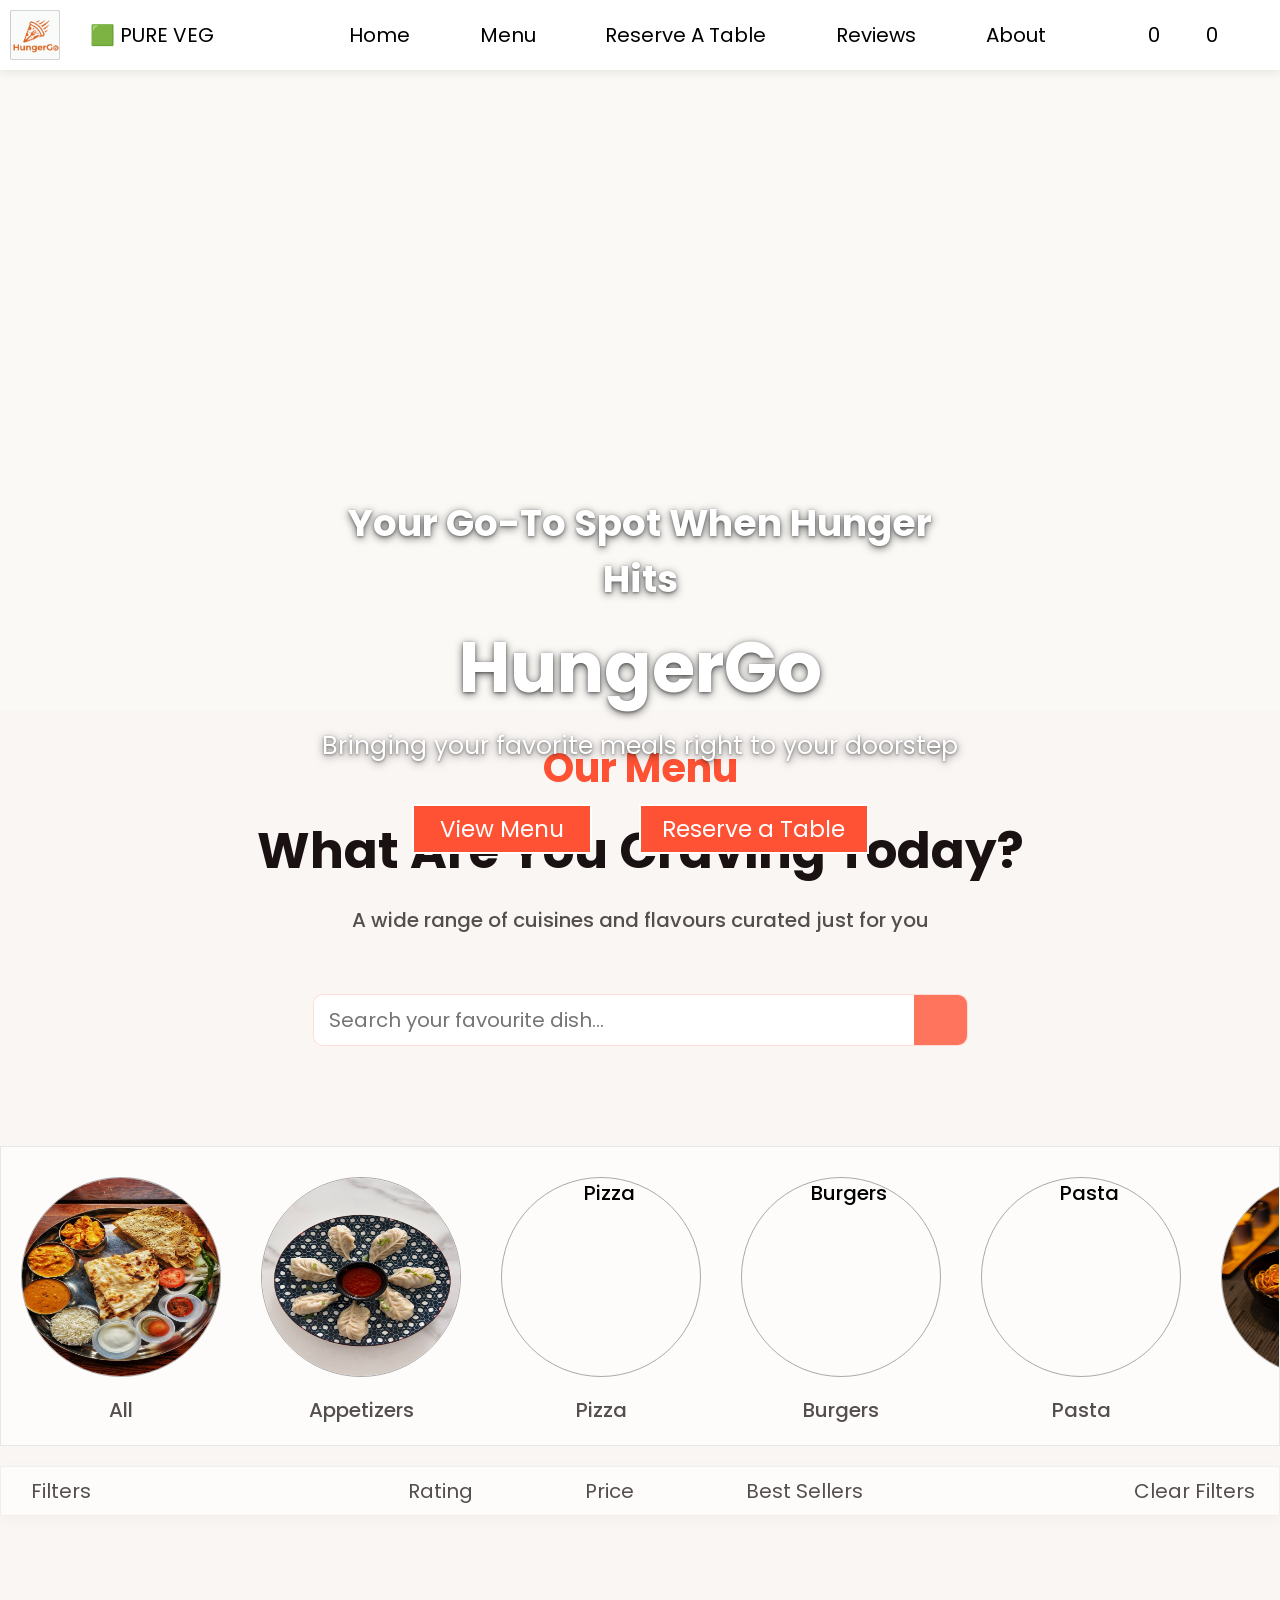
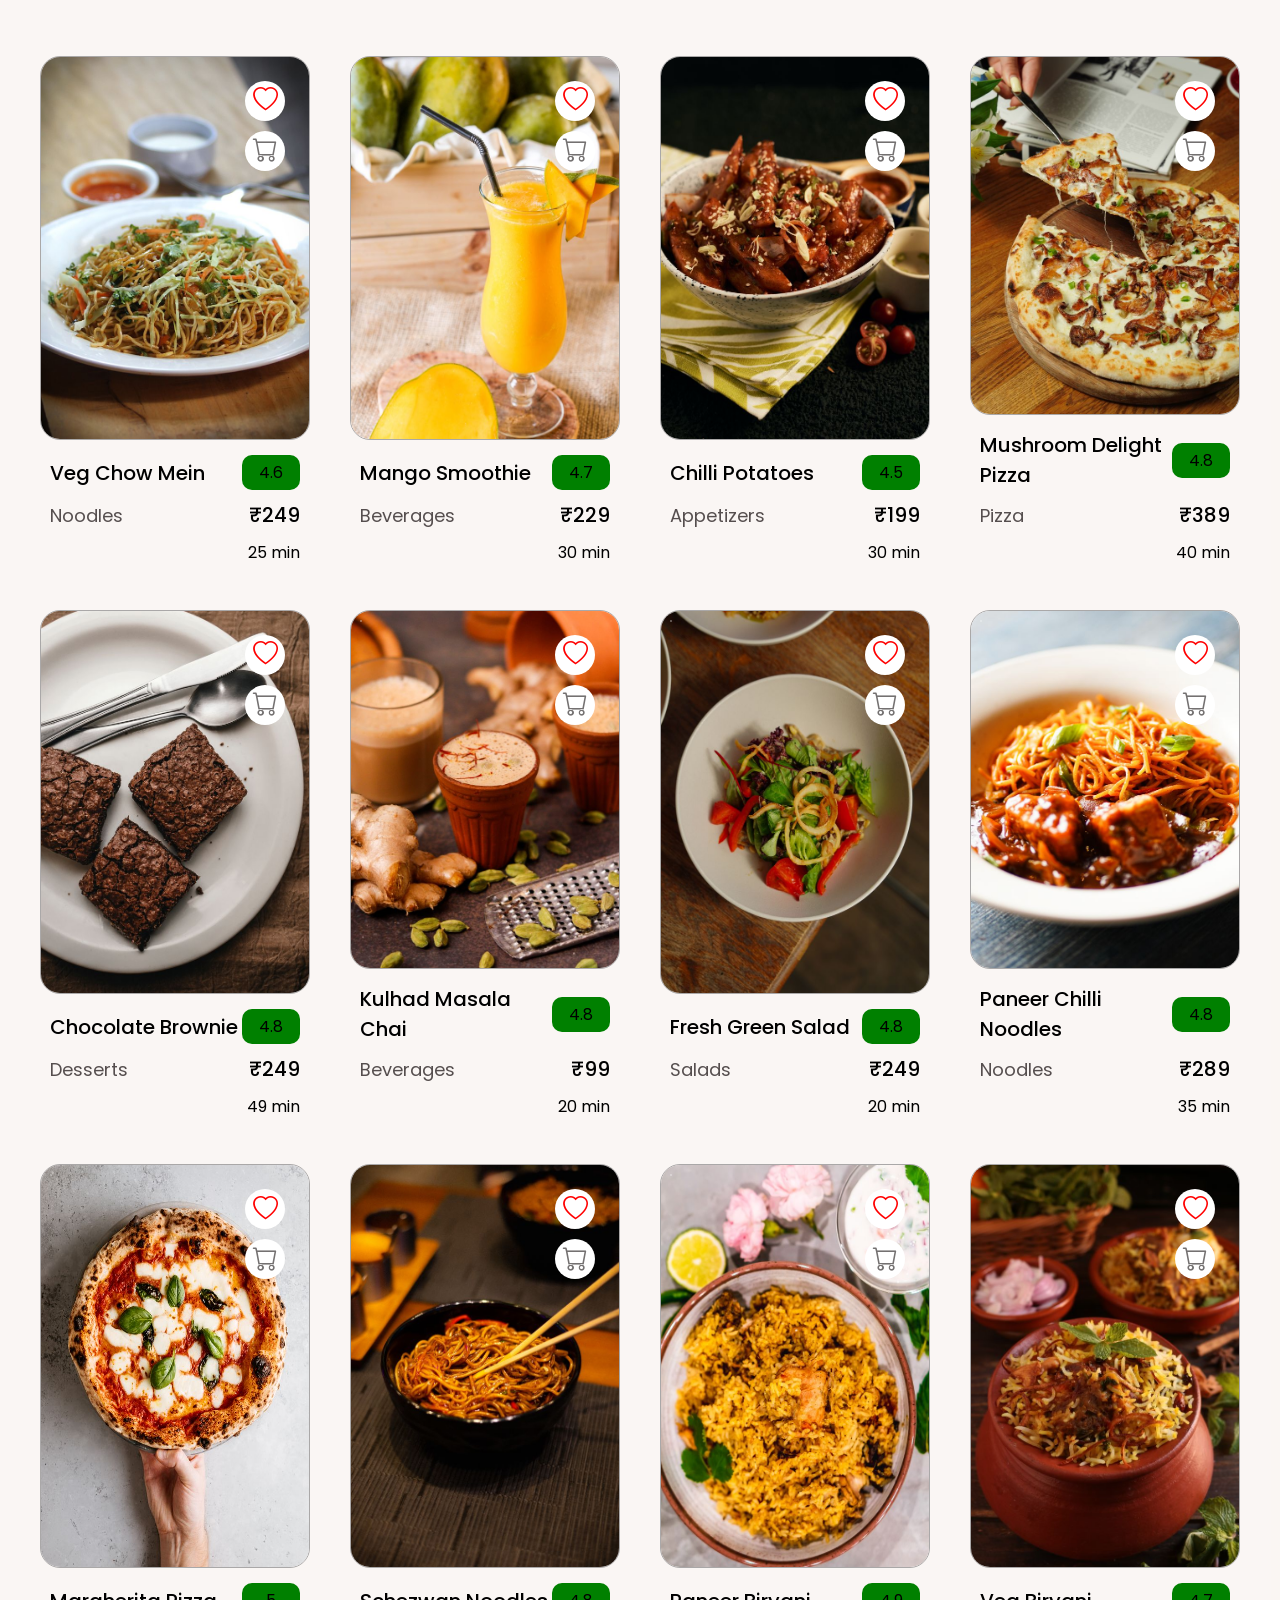
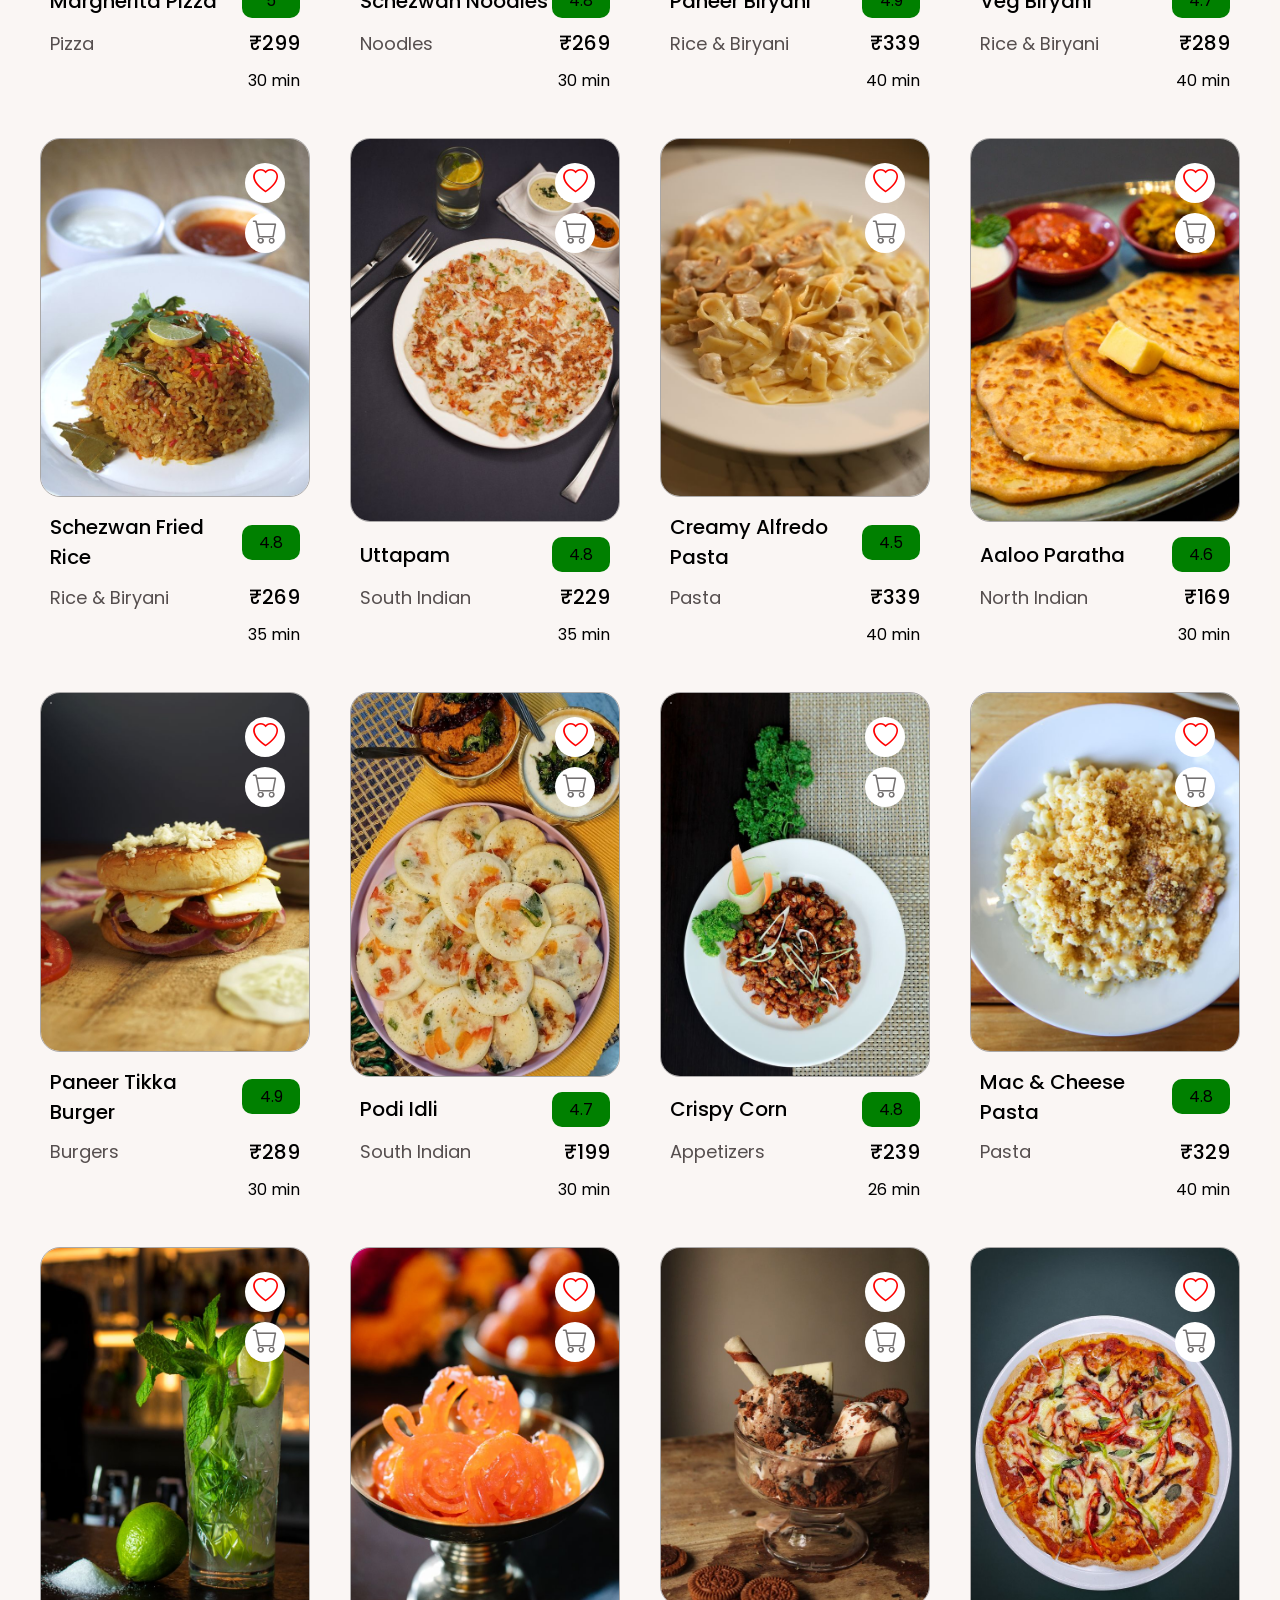
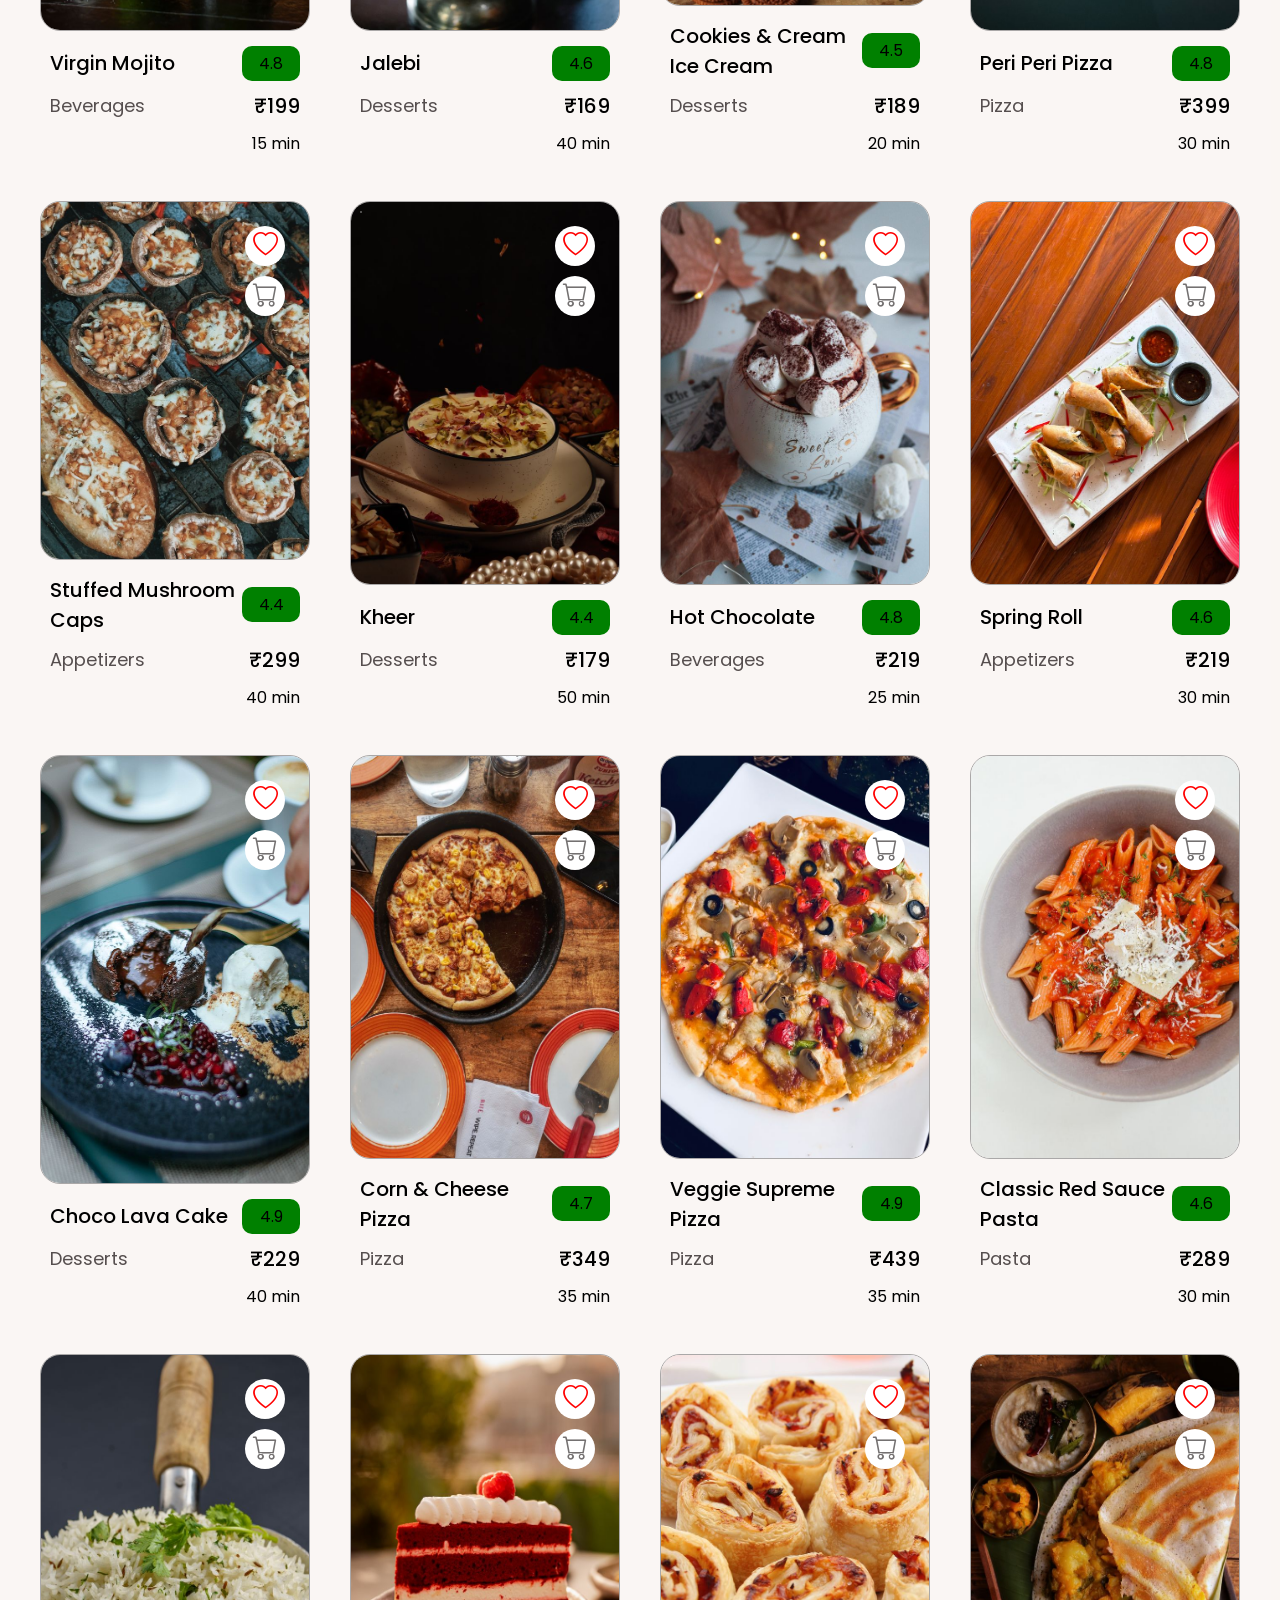
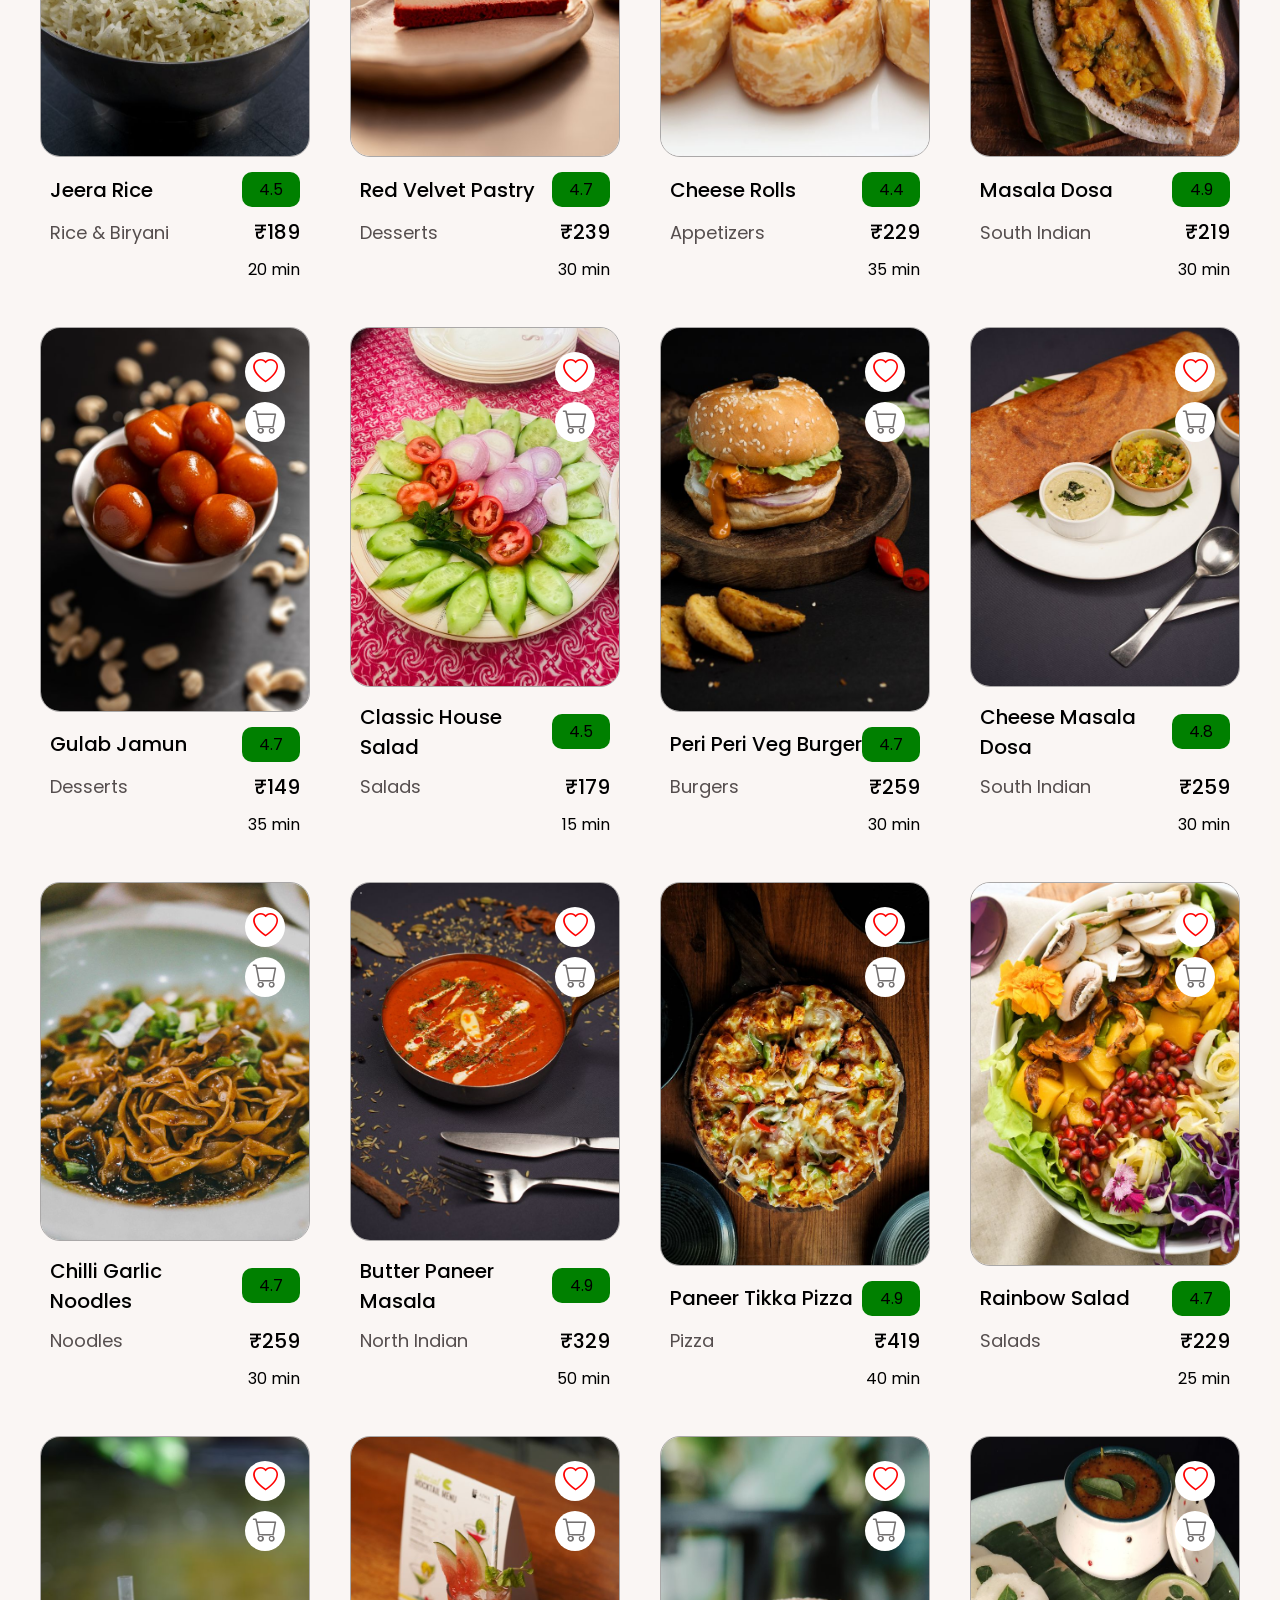
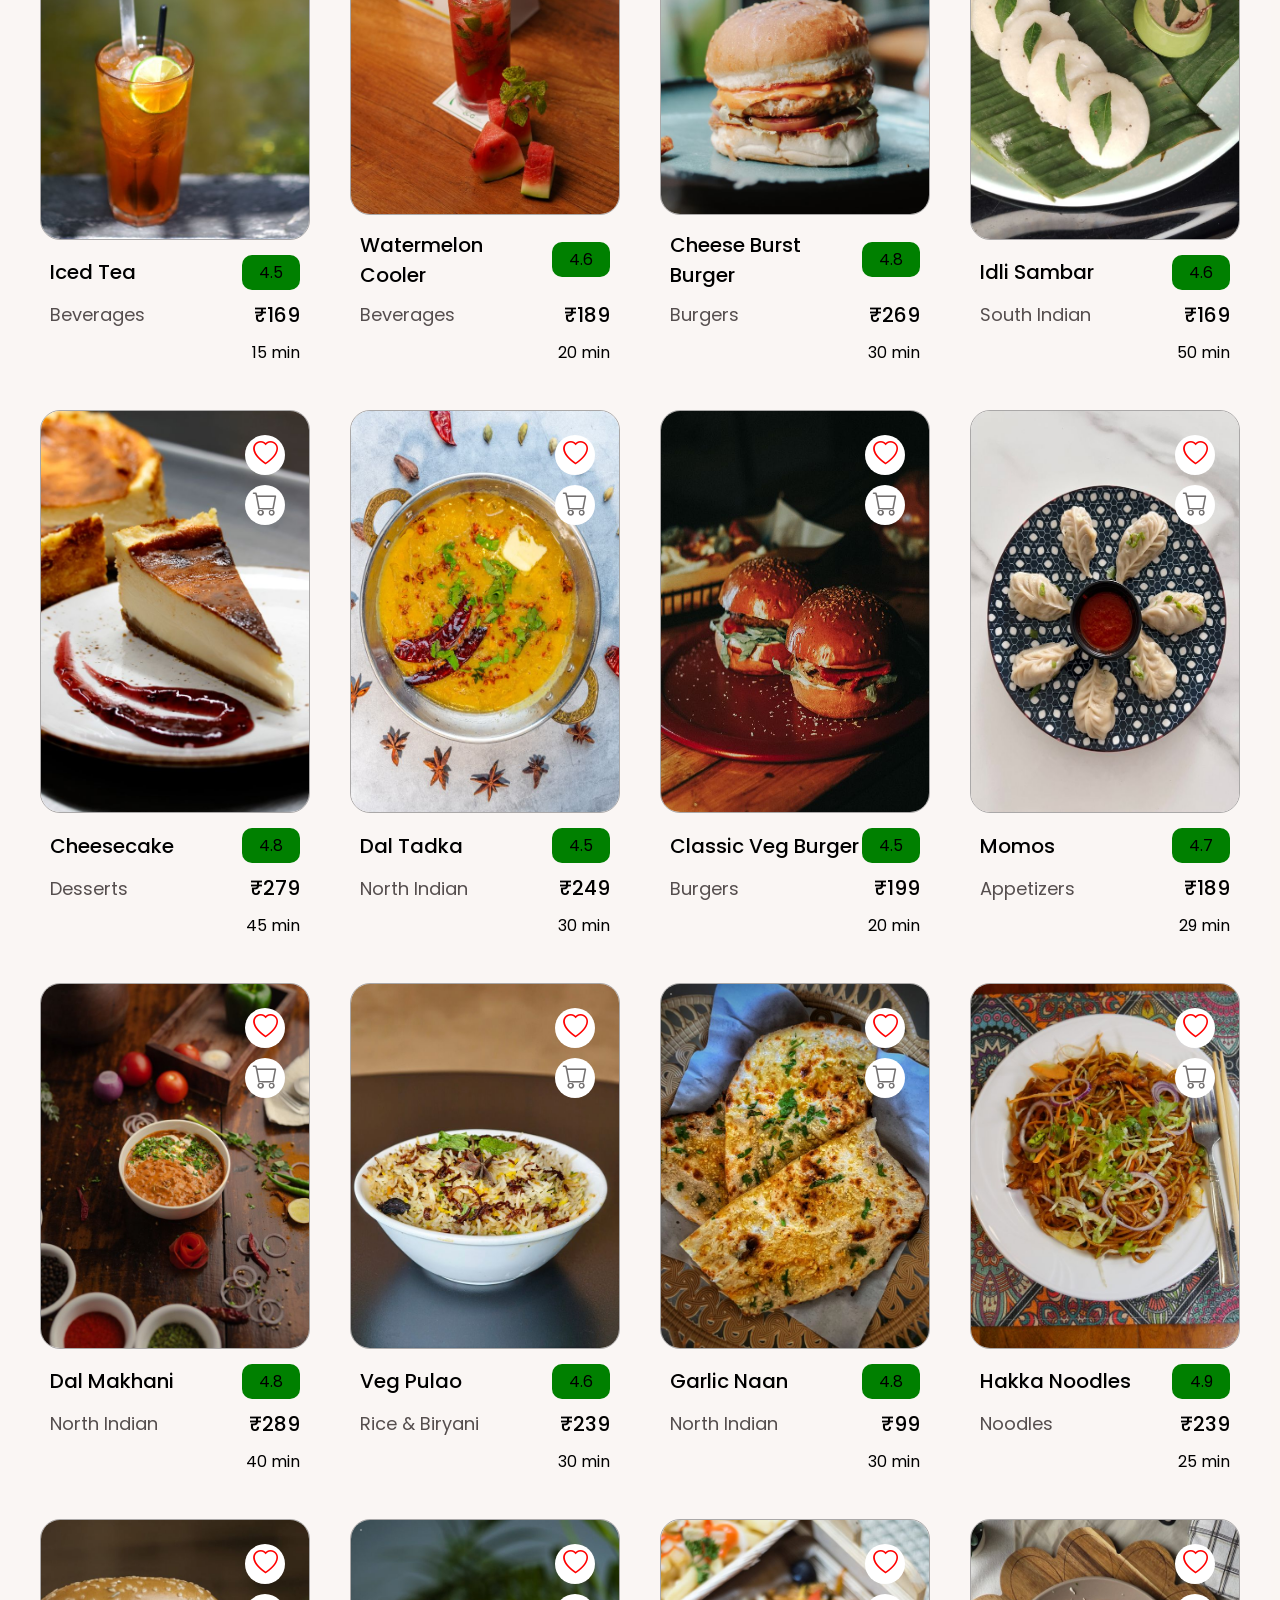
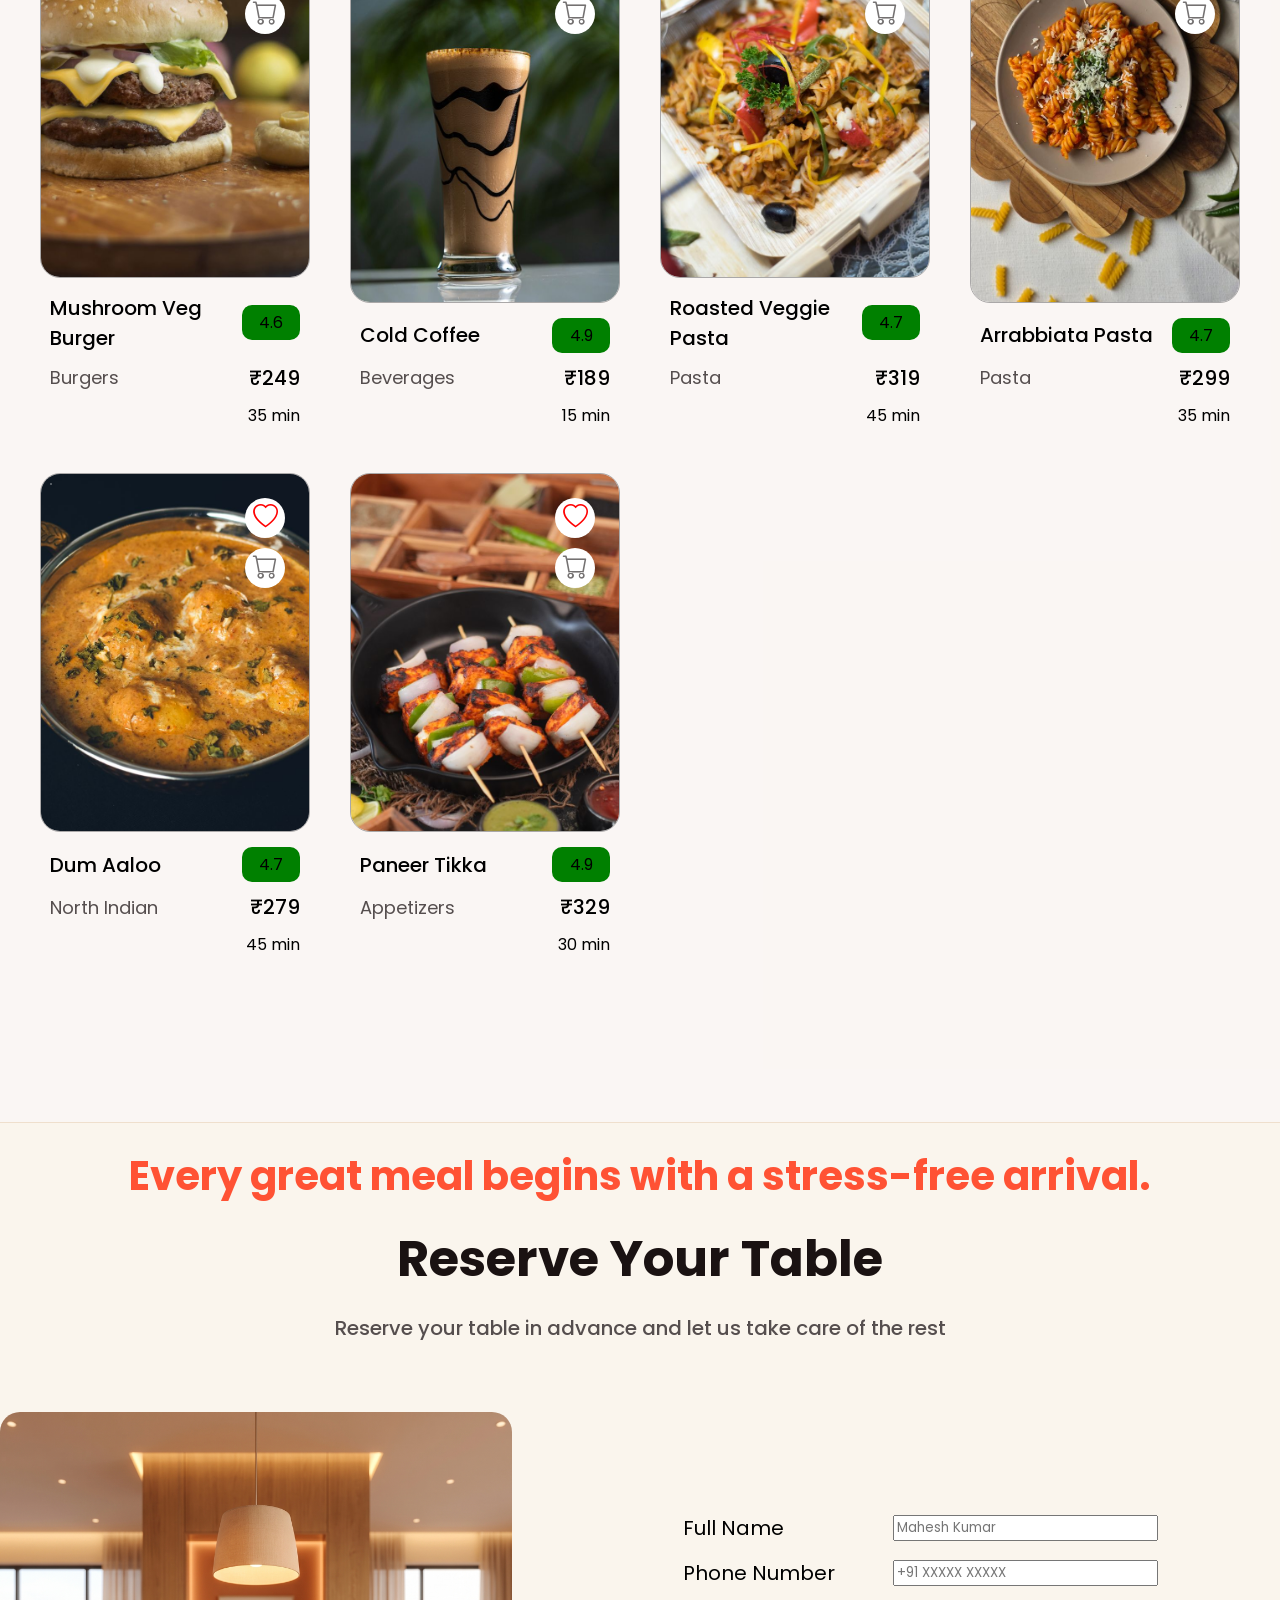
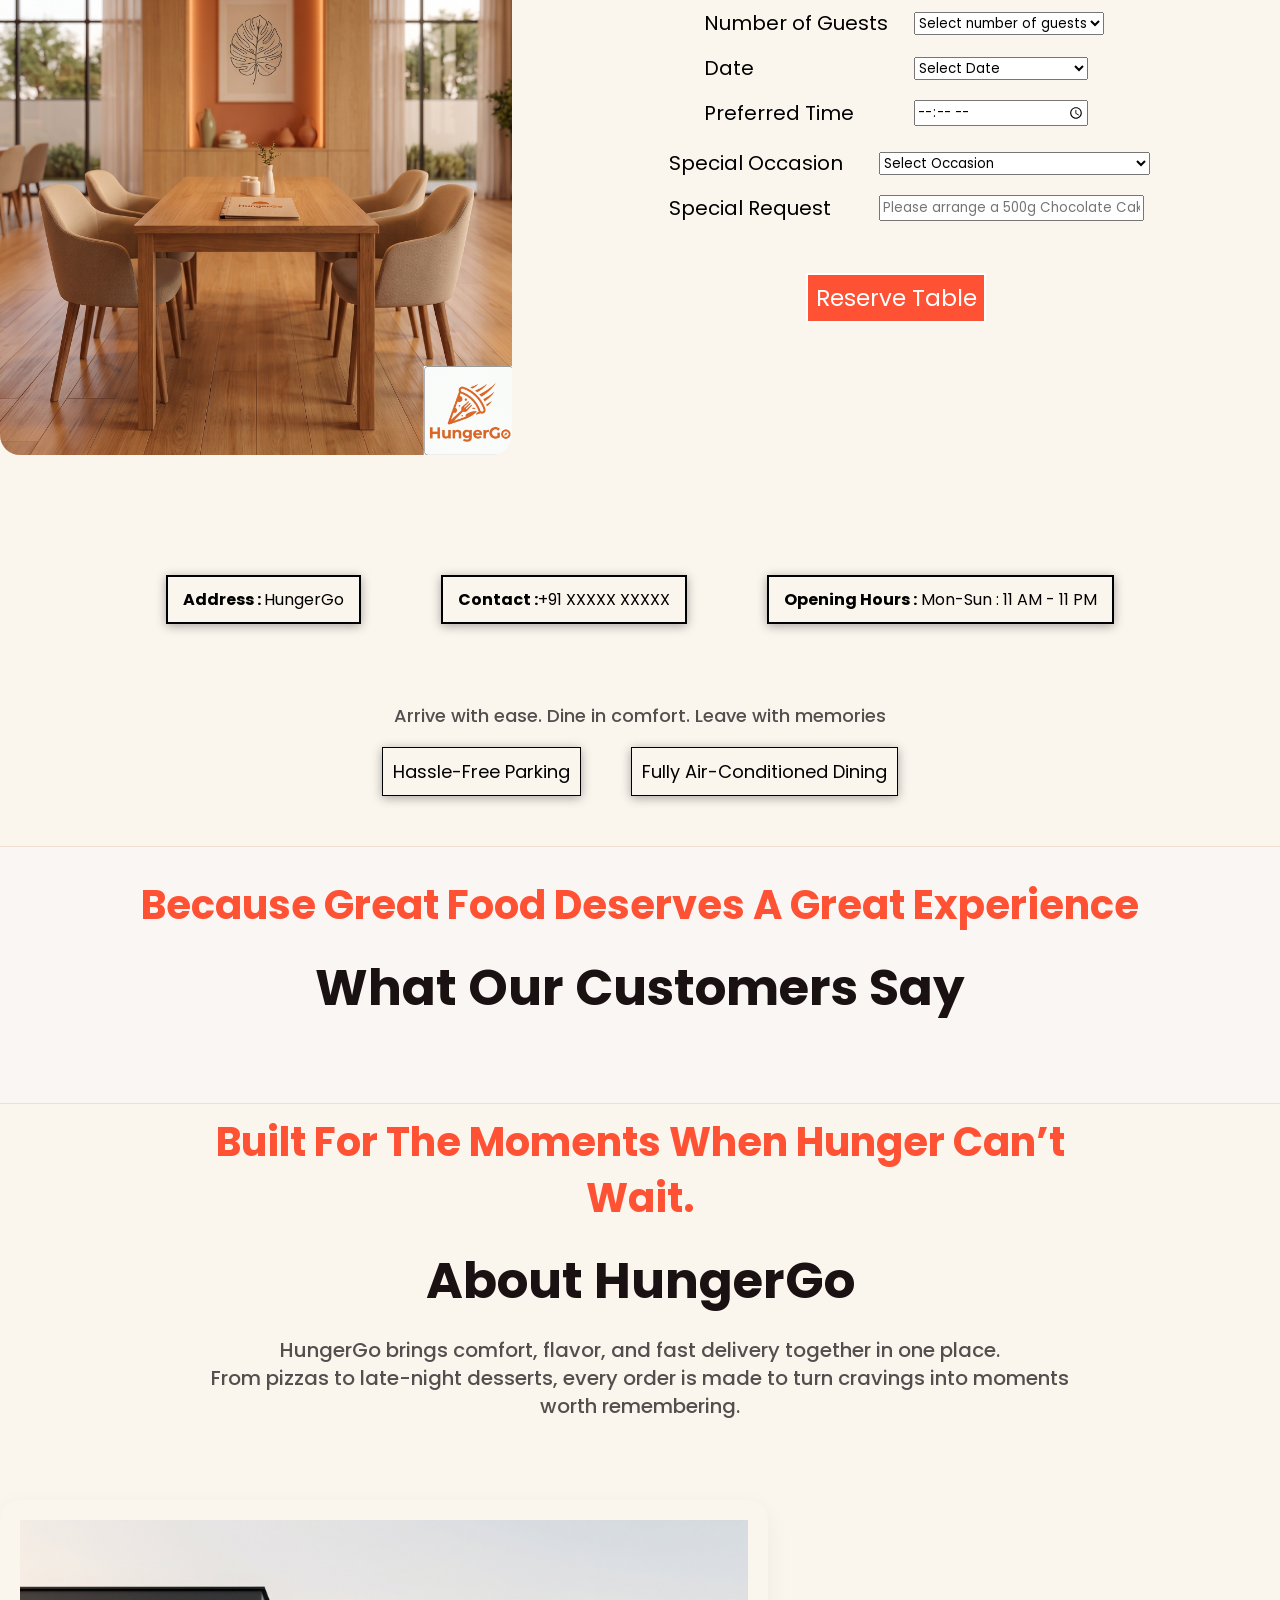
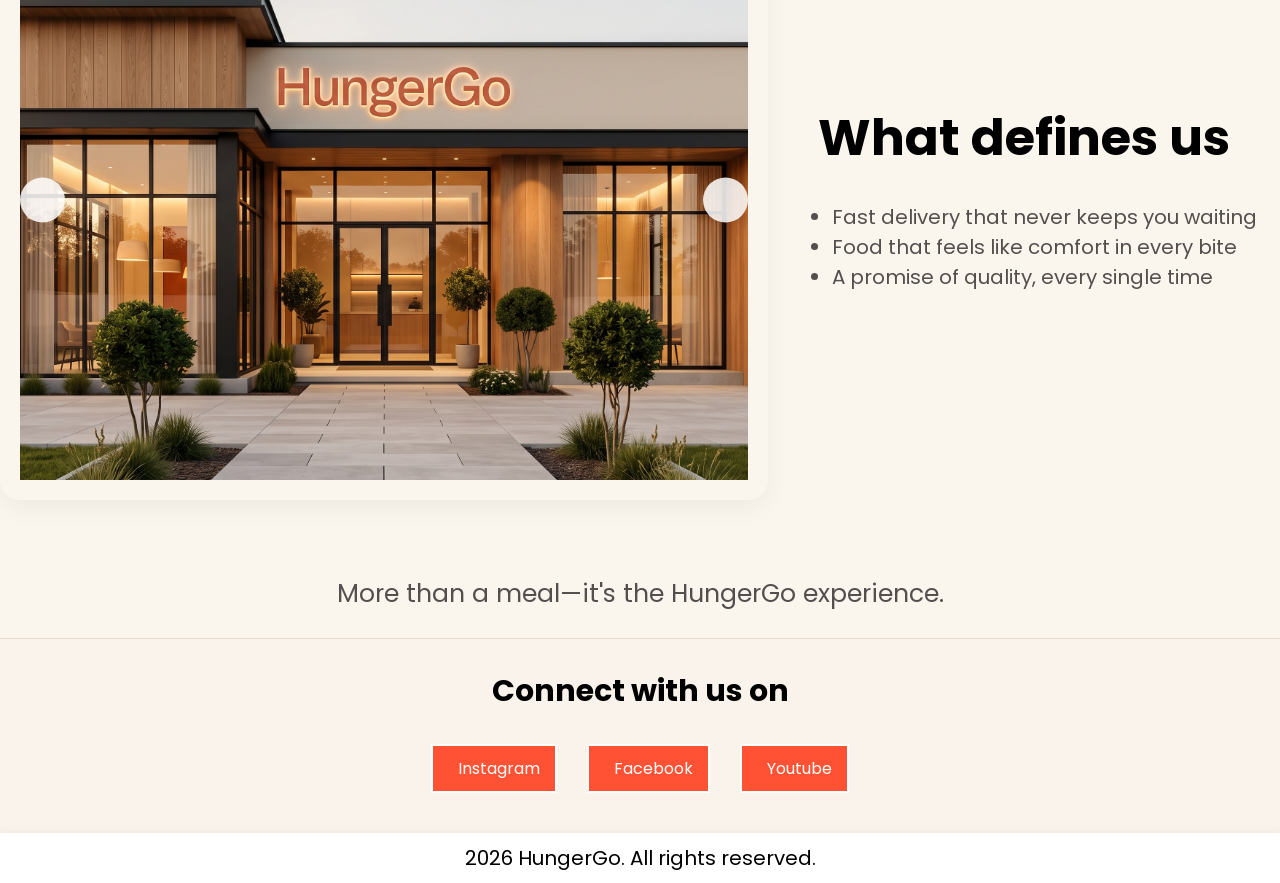
==== commit 490d5197: "added food cards with bestseller tag" ====
--- a/index.html
+++ b/index.html
@@ -78,51 +78,51 @@
             </div>
 
             <div id="categories">
-                <div class="categoriescard">
+                <div class="categoriescard" id="All">
                     <img src="images/all.jpg" alt="All">
                     <div class="categoriescardtext">All</div>
                 </div>
-                <div class="categoriescard">
+                <div class="categoriescard" id="Appetizers">
                     <img src="images/Appetizers/momos.jpg" alt="Appetizers">
                     <div class="categoriescardtext">Appetizers</div>
                 </div>
-                <div class="categoriescard">
+                <div class="categoriescard" id="Pizza">
                     <img src="images/pizza/margherita pizza.jpg" alt="Pizza">
                     <div class="categoriescardtext">Pizza</div>
                 </div>
-                <div class="categoriescard">
+                <div class="categoriescard" id="Burgers">
                     <img src="images/Burgers/Classic veg burger.jpg" alt="Burgers">
                     <div class="categoriescardtext">Burgers</div>
                 </div>
-                <div class="categoriescard">
+                <div class="categoriescard" id="Pasta">
                     <img src="images/Pasta/Classic red sauce pasta.jpg" alt="Pasta">
                     <div class="categoriescardtext">Pasta</div>
                 </div>
-                <div class="categoriescard">
+                <div class="categoriescard" id="Noodles">
                     <img src="images/Noodles/schezwan noodles.jpg" alt="Noodles">
                     <div class="categoriescardtext">Noodles</div>
                 </div>
-                <div class="categoriescard">
+                <div class="categoriescard" id="North_Indian">
                     <img src="images/North Indian/dal makhani.jpg" alt="North Indian">
                     <div class="categoriescardtext">North Indian</div>
                 </div>
-                <div class="categoriescard">
+                <div class="categoriescard" id="South_Indian">
                     <img src="images/South Indian/Masala dosa.jpg" alt="South Indian">
                     <div class="categoriescardtext">South Indian</div>
                 </div>
-                <div class="categoriescard">
+                <div class="categoriescard" id="Rice_Biryani">
                     <img src="images/Rice & Biryani/veg biryani.jpg" alt="Rice & Biryani">
                     <div class="categoriescardtext">Rice & Biryani</div>
                 </div>
-                <div class="categoriescard">
+                <div class="categoriescard" id="Desserts">
                     <img src="images/Desserts/cheesecake.jpg" alt="Desserts">
                     <div class="categoriescardtext">Desserts</div>
                 </div>
-                <div class="categoriescard">
+                <div class="categoriescard" id="Beverages">
                     <img src="images/Beverages/kulhad masala chai.jpg" alt="Beverages">
                     <div class="categoriescardtext">Beverages</div>
                 </div>
-                <div class="categoriescard">
+                <div class="categoriescard" id="Salads">
                     <img src="images/Salads/fresh green salad.jpg" alt="Salads">
                     <div class="categoriescardtext">Salads</div>
                 </div>
--- a/style.css
+++ b/style.css
@@ -433,6 +433,23 @@
     display:flex;
     justify-content: center;
     align-items: center;
+}
+
+.bestsellertag{
+    position:absolute;
+    top:20px;
+    left:20px;
+    font-size: 40px;
+    background: rgba(255, 255, 255, 0.18);
+
+    backdrop-filter: blur(12px);
+    -webkit-backdrop-filter: blur(12px);
+
+    border: 1px solid rgba(255, 255, 255, 0.25);
+
+    box-shadow: 0 8px 32px rgba(0, 0, 0, 0.12);
+
+    border-radius: 20px;
 }
 
 .foodname,.fooddesc{
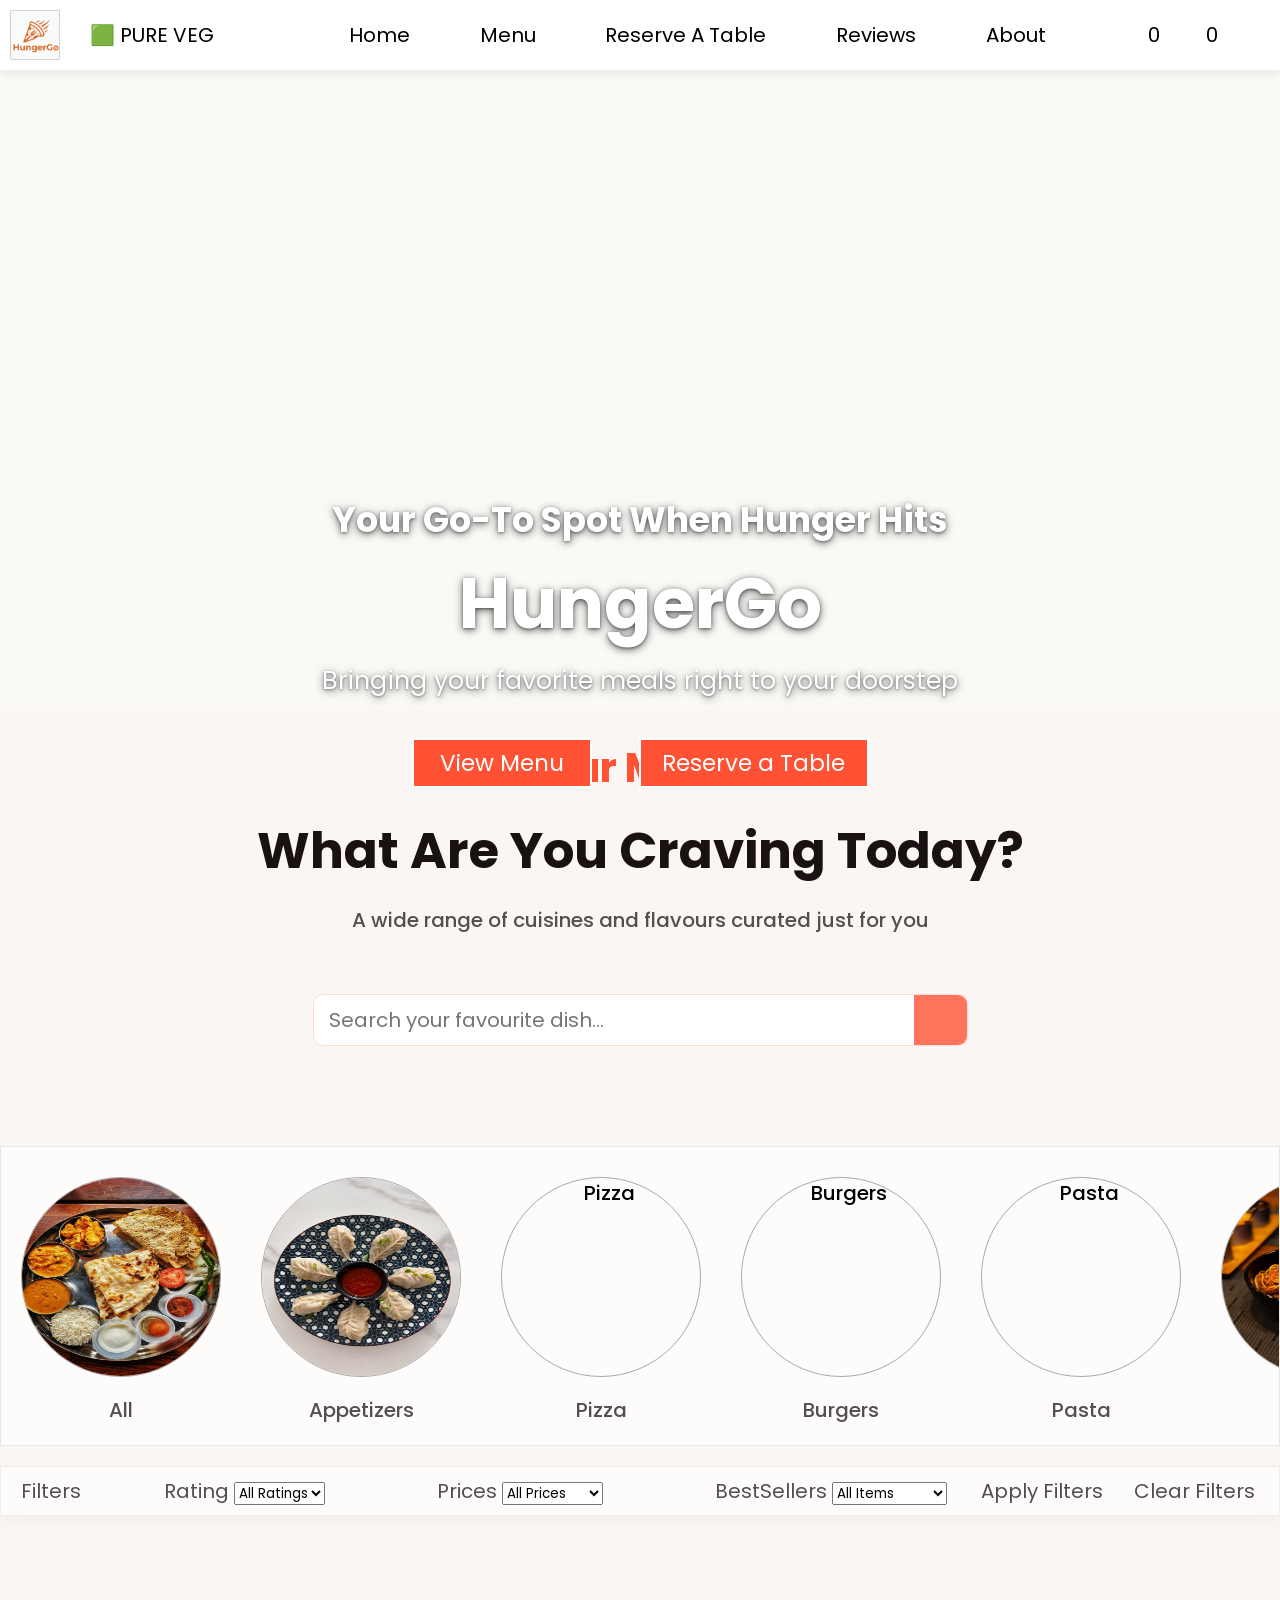
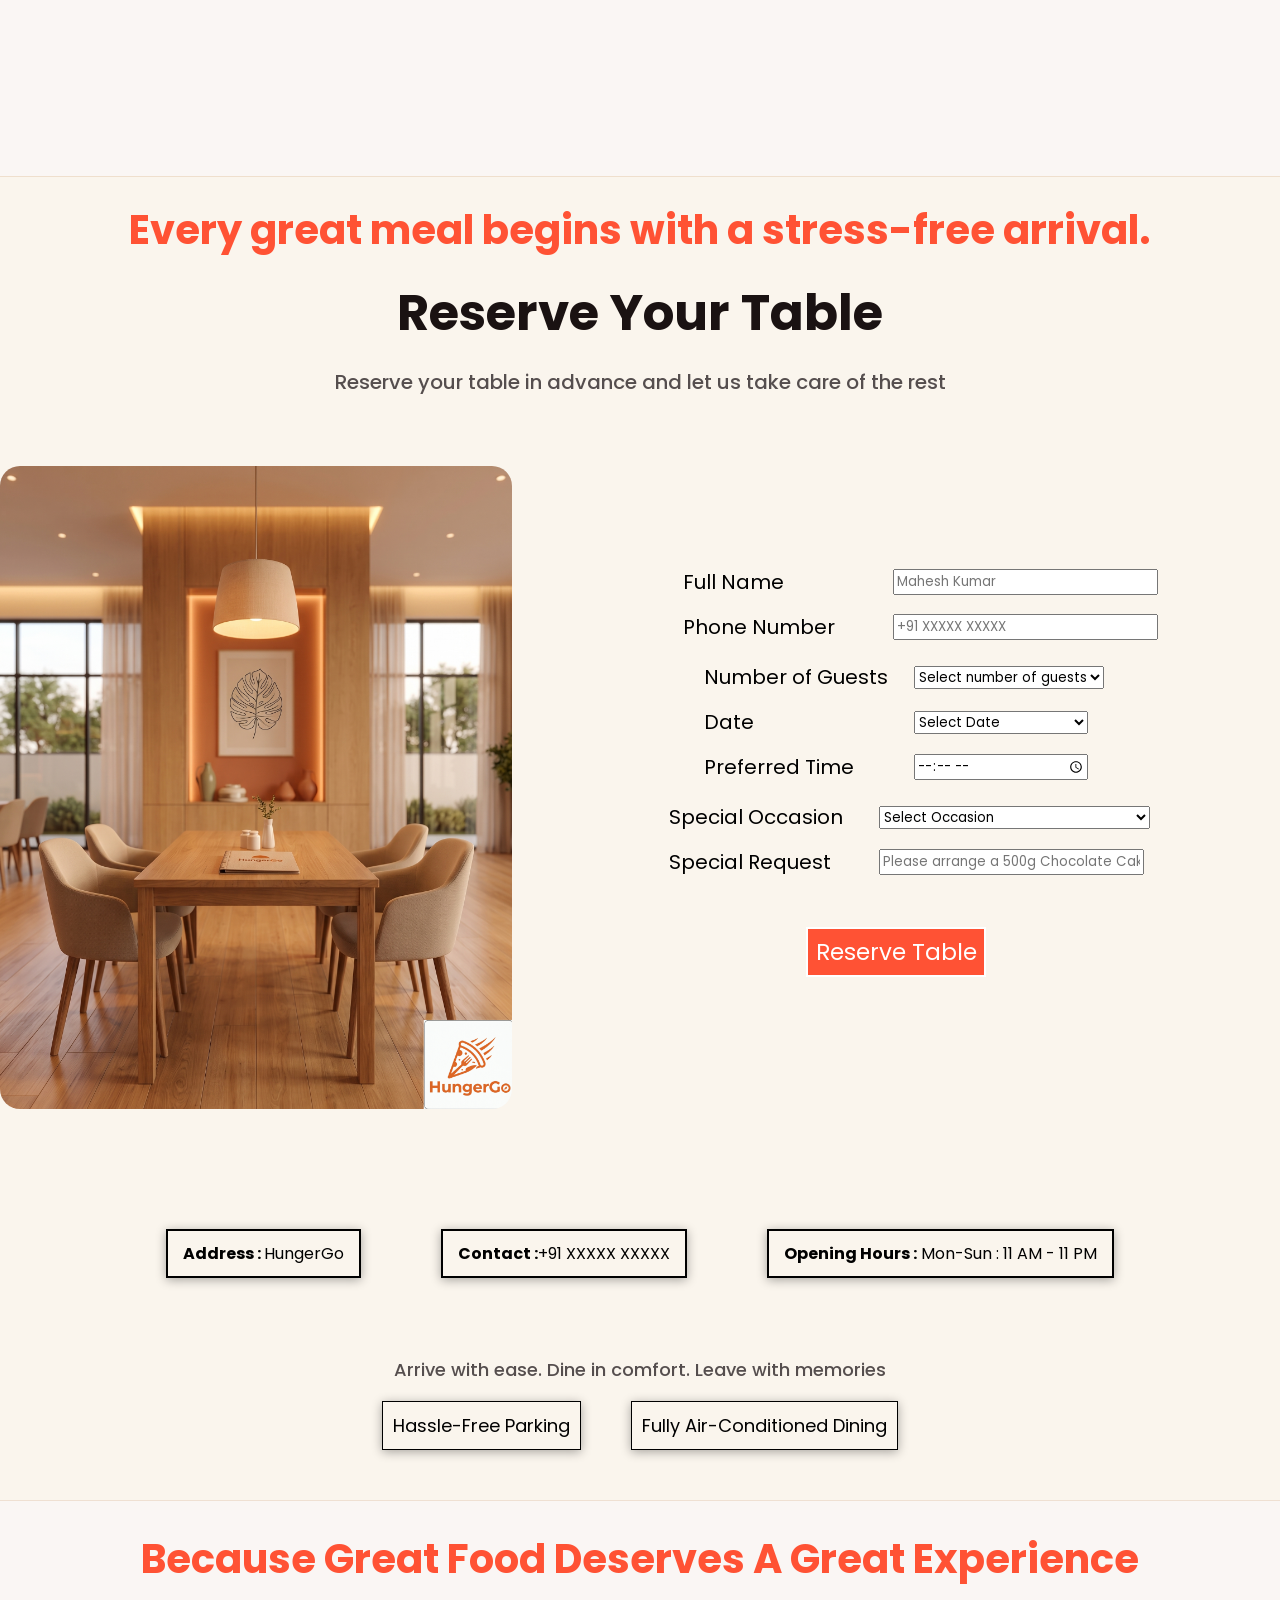
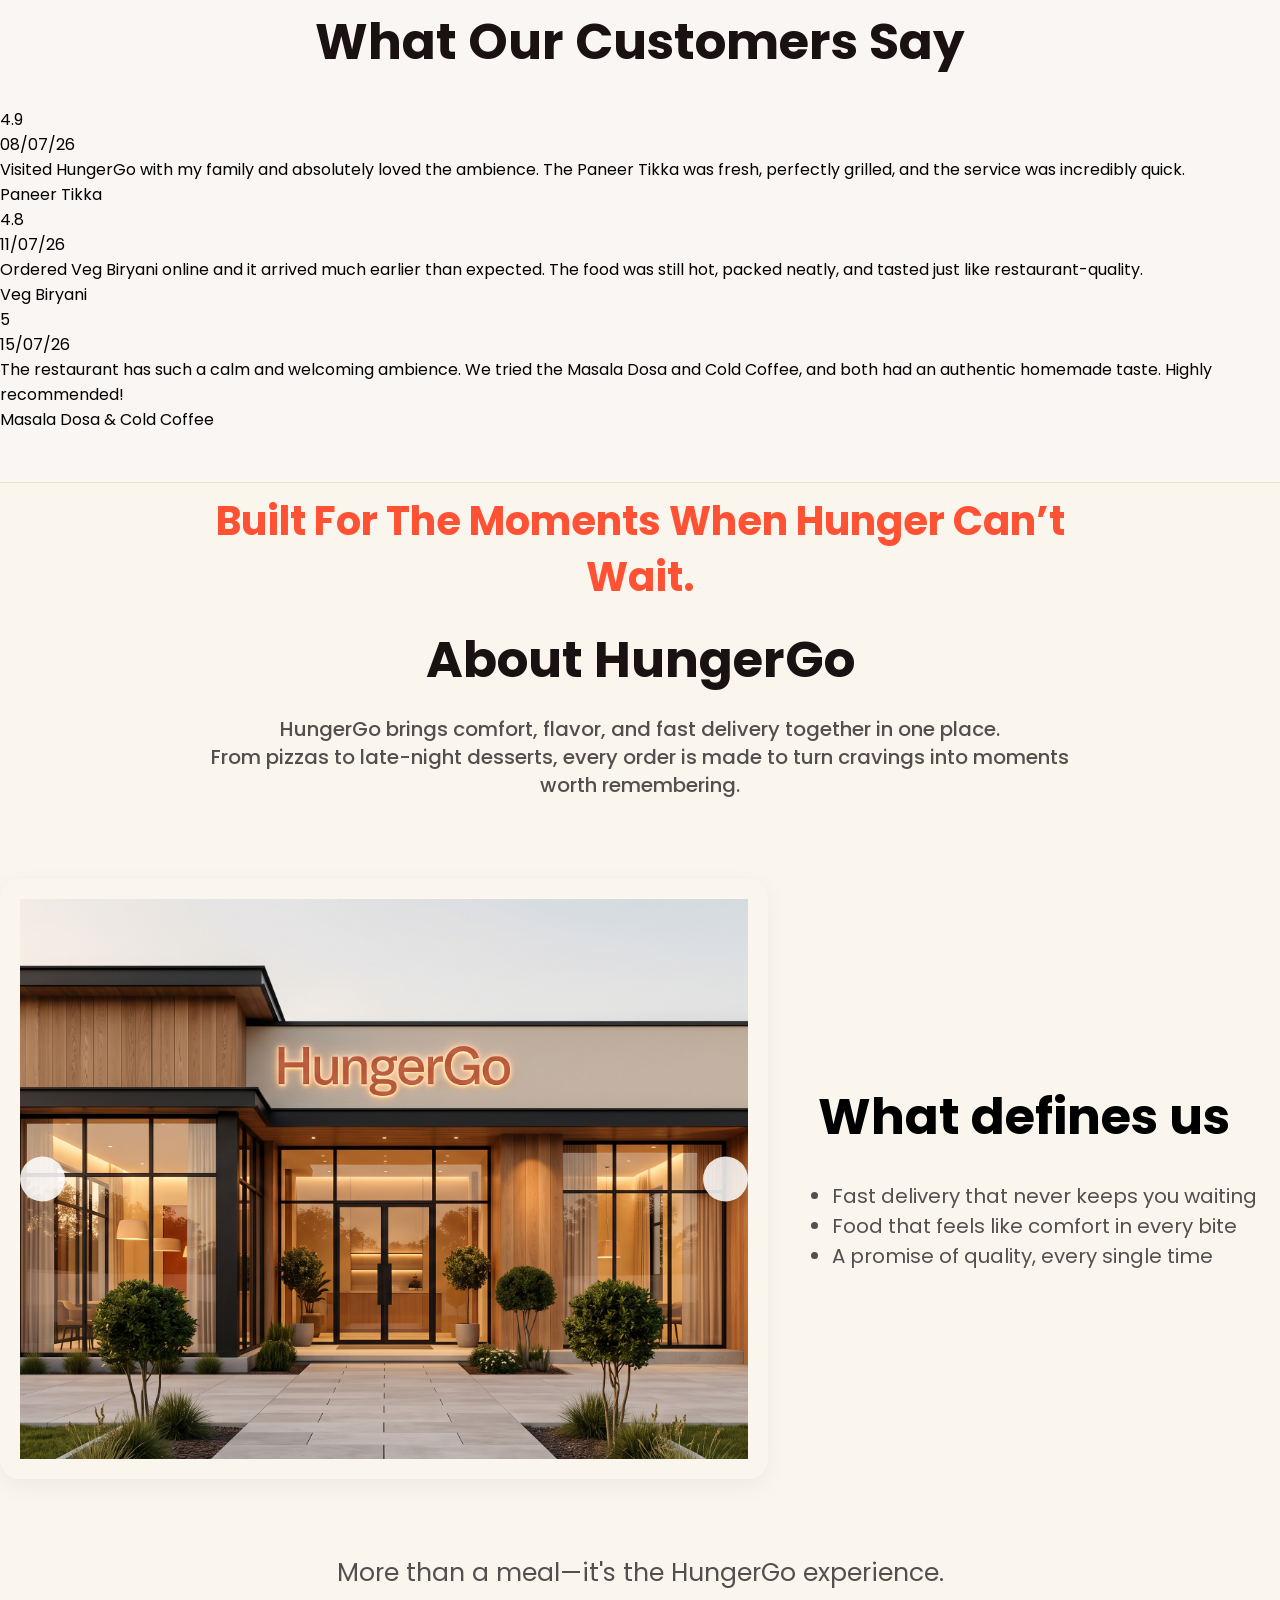
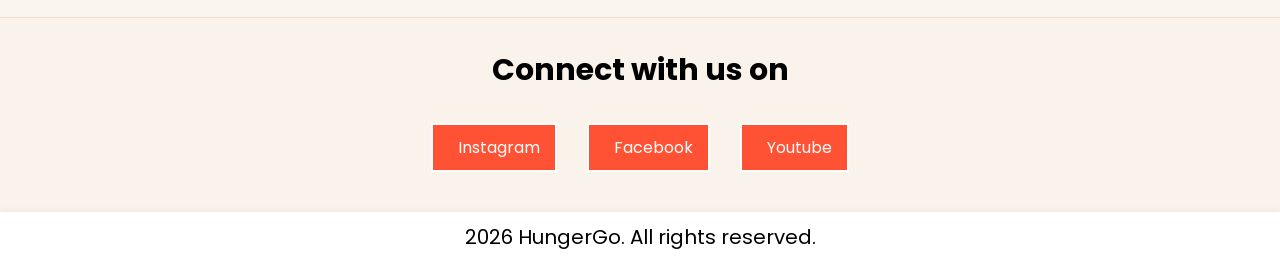
==== commit c70f3bfa: "added customer reviews" ====
--- a/index.html
+++ b/index.html
@@ -129,14 +129,41 @@
             </div>
 
             <div id="filters">
-                <div><i  class=" icons fa-solid fa-sliders"></i>Filters</div>
+                <div>Filters</div>
 
                 <div class="filteroptions">
-                    <div> Rating <i class="fa-solid fa-angle-down"></i></div>
-                    <div> Price <i class="fa-solid fa-angle-down"></i></div>
-                    <div> Best Sellers <i class="fa-solid fa-angle-down"></i></div>
-                </div>
-
+                    <div>
+                        <label for="rating">Rating</label>
+                        <select id="rating">
+                            <option selected>All Ratings</option>
+                            <option>4.5+</option>
+                            <option>4+</option>
+                            <option>3.5+</option>
+                            <option>3+</option>
+                        </select>
+                    </div>
+                    <div>
+                        <label for="prices">Prices</label>
+                        <select id="prices">
+                            <option selected>All Prices</option>
+                            <option>₹0 - ₹199</option>
+                            <option>₹200 - ₹299</option>
+                            <option>₹300 - ₹399</option>
+                            <option>₹400+</option>
+                            
+                        </select>
+                    </div>
+                    <div> 
+                        <label for="bestseller">BestSellers</label>
+                        <select id="bestseller">
+                            <option selected>All Items</option>
+                            <option>Best Sellers</option>
+                            <option>Regular Items</option>
+                        </select>
+                    </div>
+                </div>
+
+                <div class="applyfilters"><i  class=" icons fa-solid fa-sliders"></i> Apply Filters</div>
                 <div class="clearfilters"><i class="icons fa-solid fa-arrows-rotate"></i>Clear Filters</div>
             </div>
 
@@ -256,7 +283,9 @@
             <h1 class="reviewhead">What Our Customers Say</h1>
         </div>
 
-        <div id="reviewscontainer"></div>
+        <div id="reviewscontainer">
+            <div id="reviewcardscontainer"></div>
+        </div>
 
     </section>
 
--- a/style.css
+++ b/style.css
@@ -120,7 +120,11 @@
  
 #hometext h2,#hometext p {
     margin: 0;         
-    line-height: 1.5; 
+    line-height: 1.4; 
+}
+
+#hometext h2{
+    font-size: 35px;
 }
 
 #hometext h1{
@@ -697,6 +701,35 @@
     line-height: 1.4;
     font-size: 40px;
     color: rgb(255, 82, 52);
+}
+
+.reviewcontainer{
+
+}
+
+.reviewcardscontainer{
+    display:grid;
+    grid-template-columns: repeat(3,1fr);
+}
+
+.reviewscard{
+    margin:20px;
+    padding:10px;
+    border:1px solid black;
+    box-shadow: 0px 2px 10px 0px rgb(70, 68, 68);
+    display:flex;
+    flex-direction: column;
+    justify-content: center;
+    align-items: center;
+}
+
+.reviewscard .details{
+    display: flex;
+    justify-content: space-between;
+}
+
+.reviewscard .reviewfood{
+    text-align: left;
 }
 
 #about{
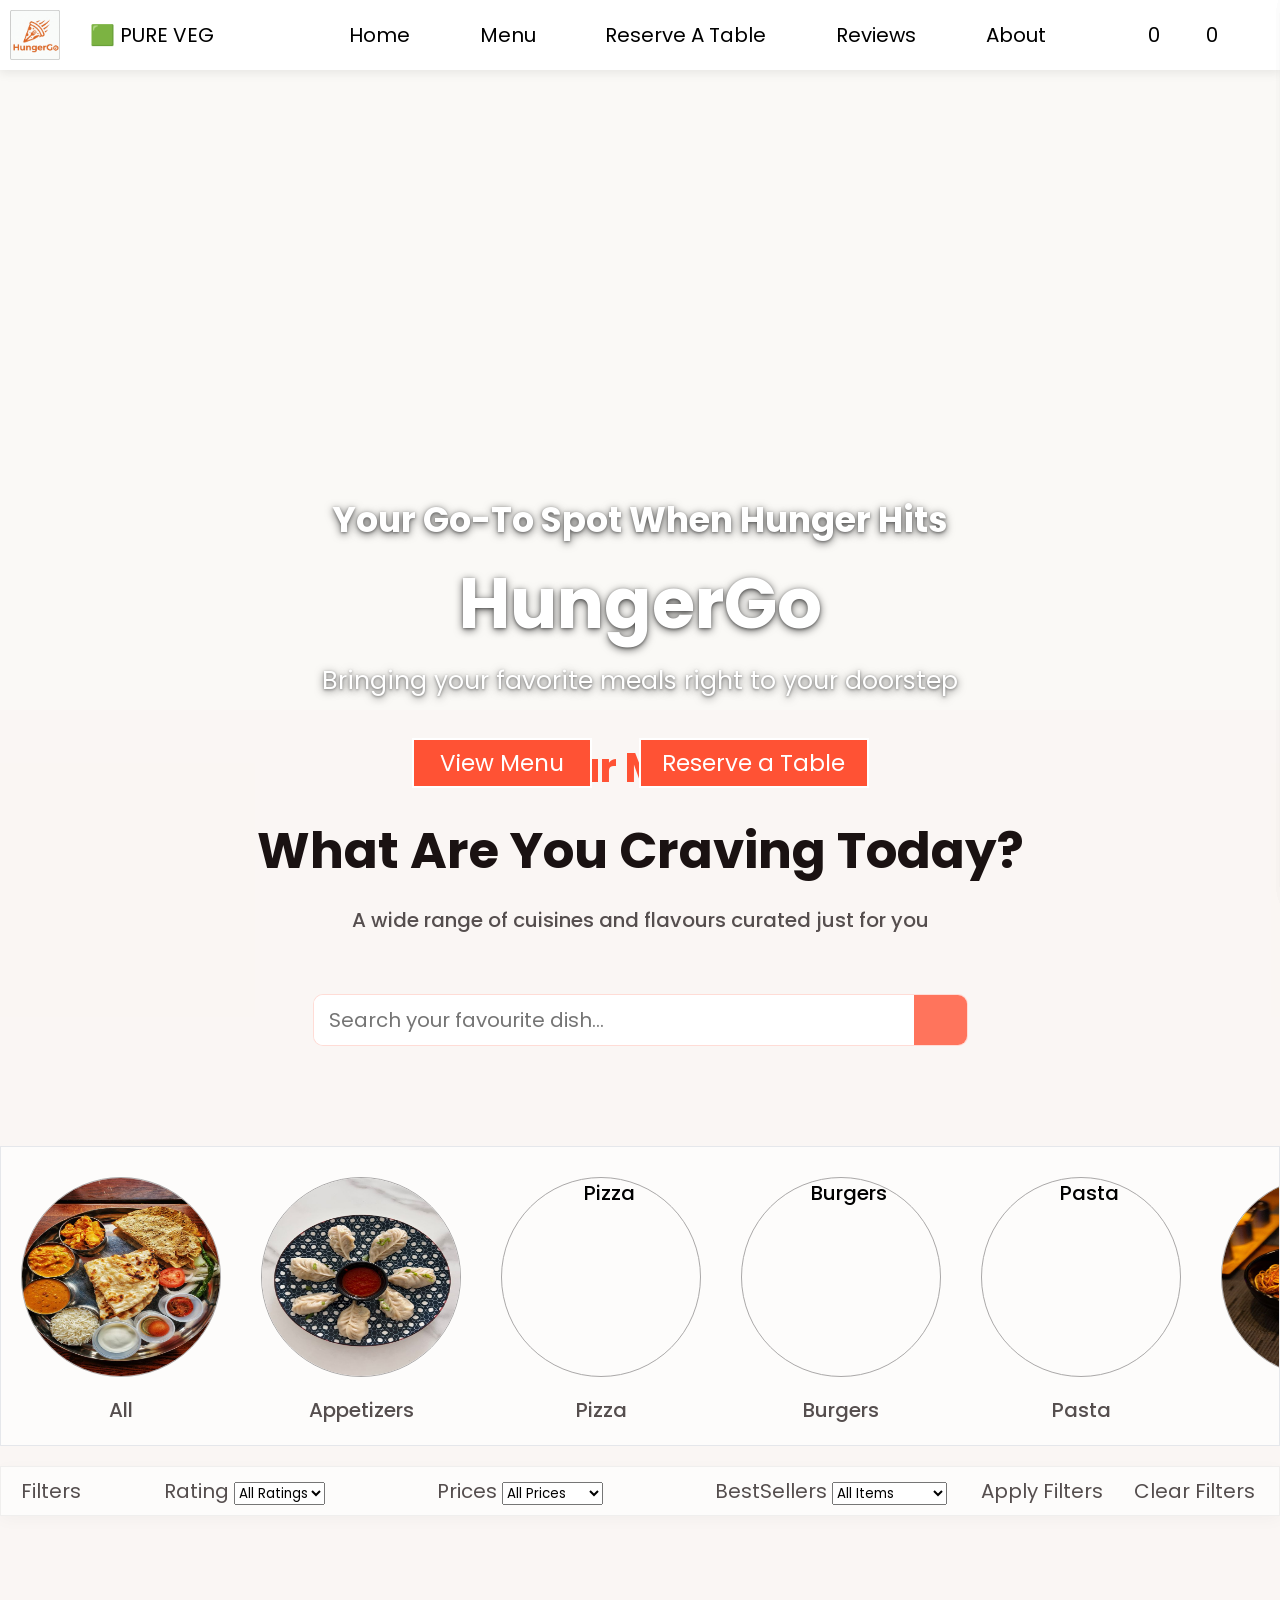
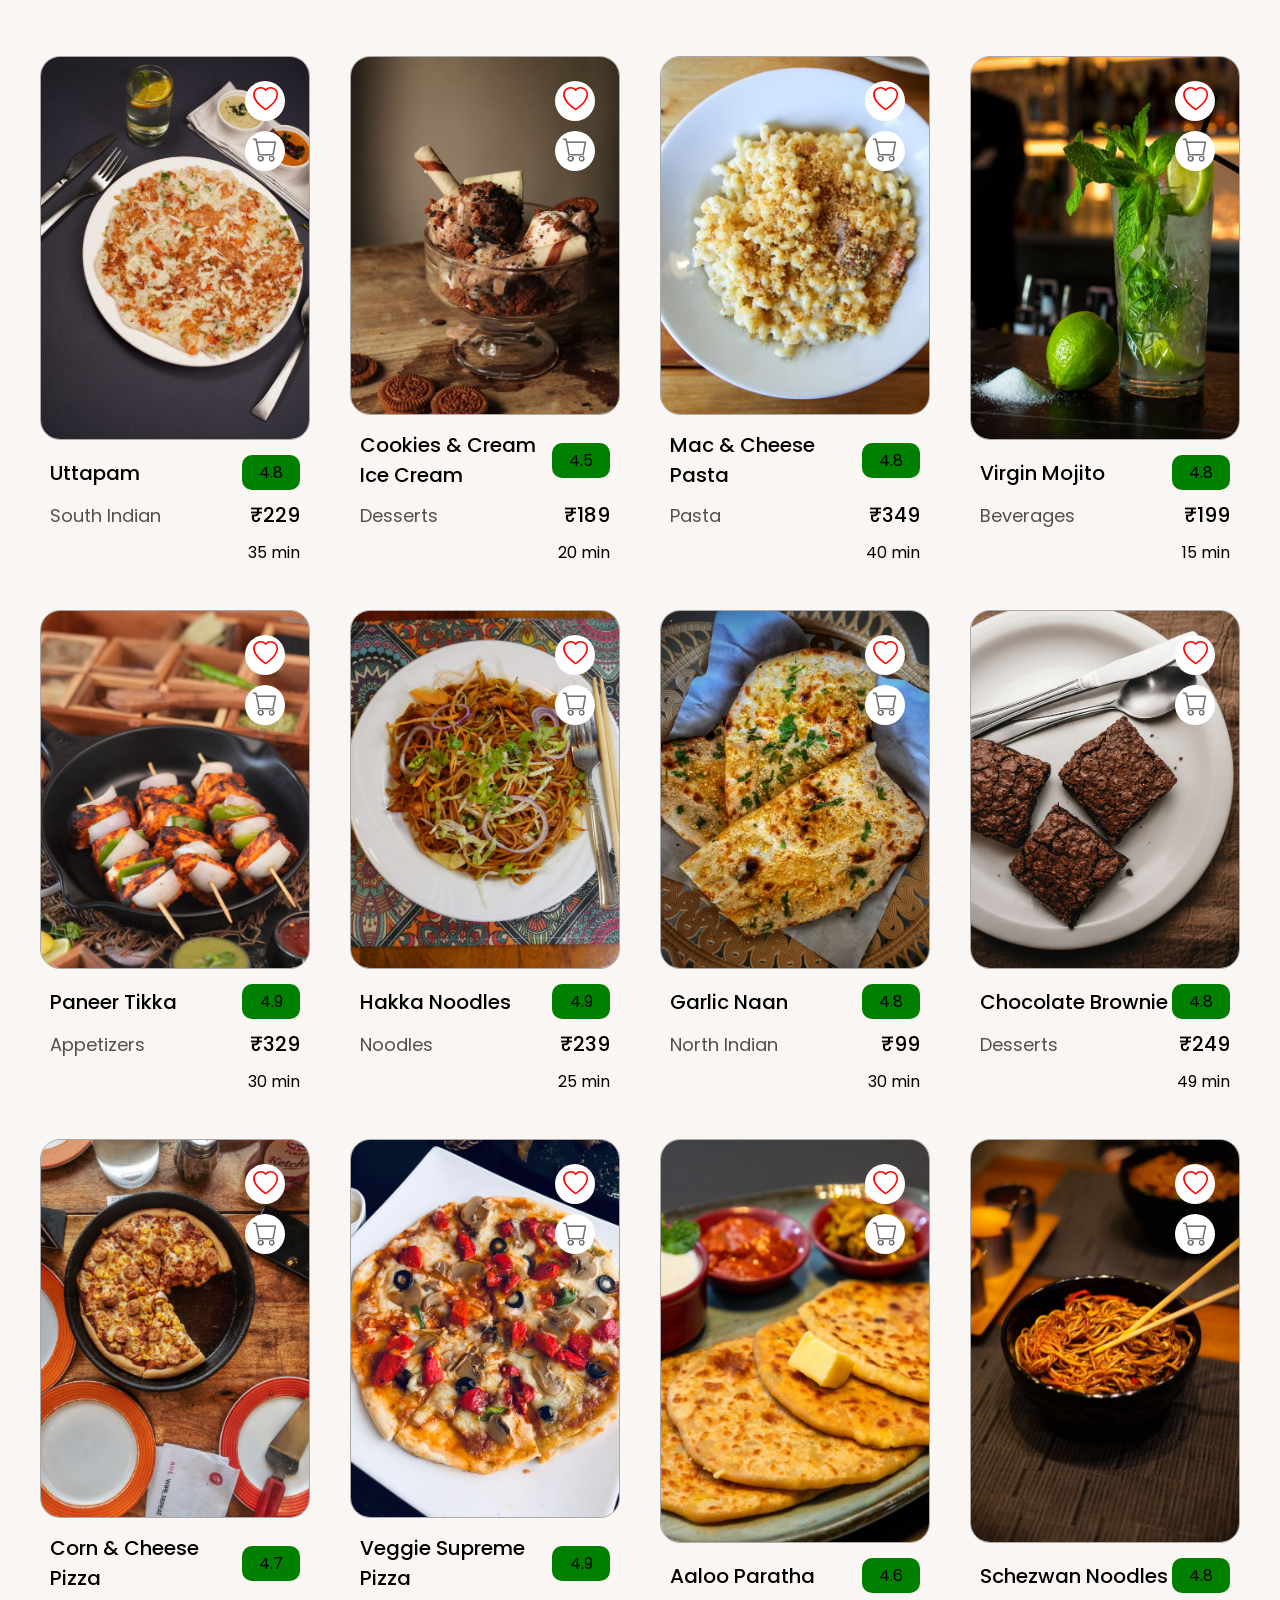
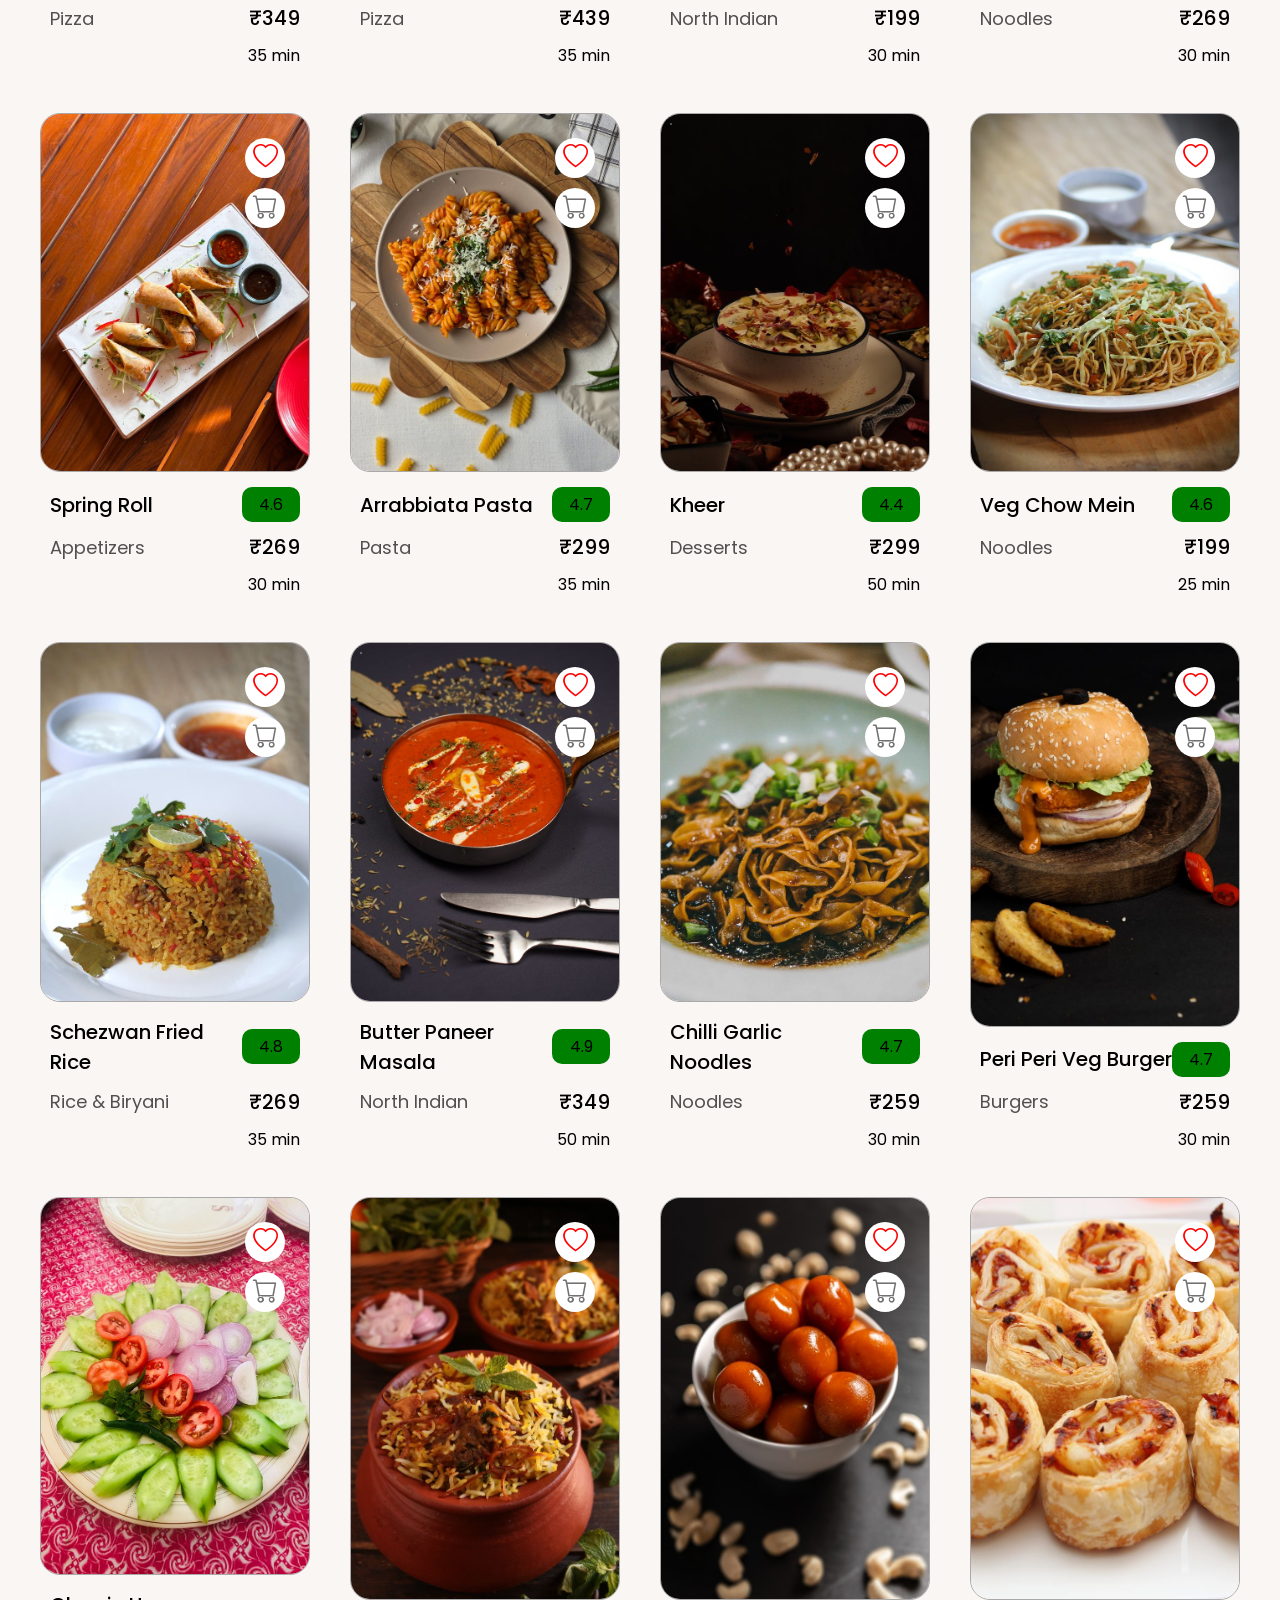
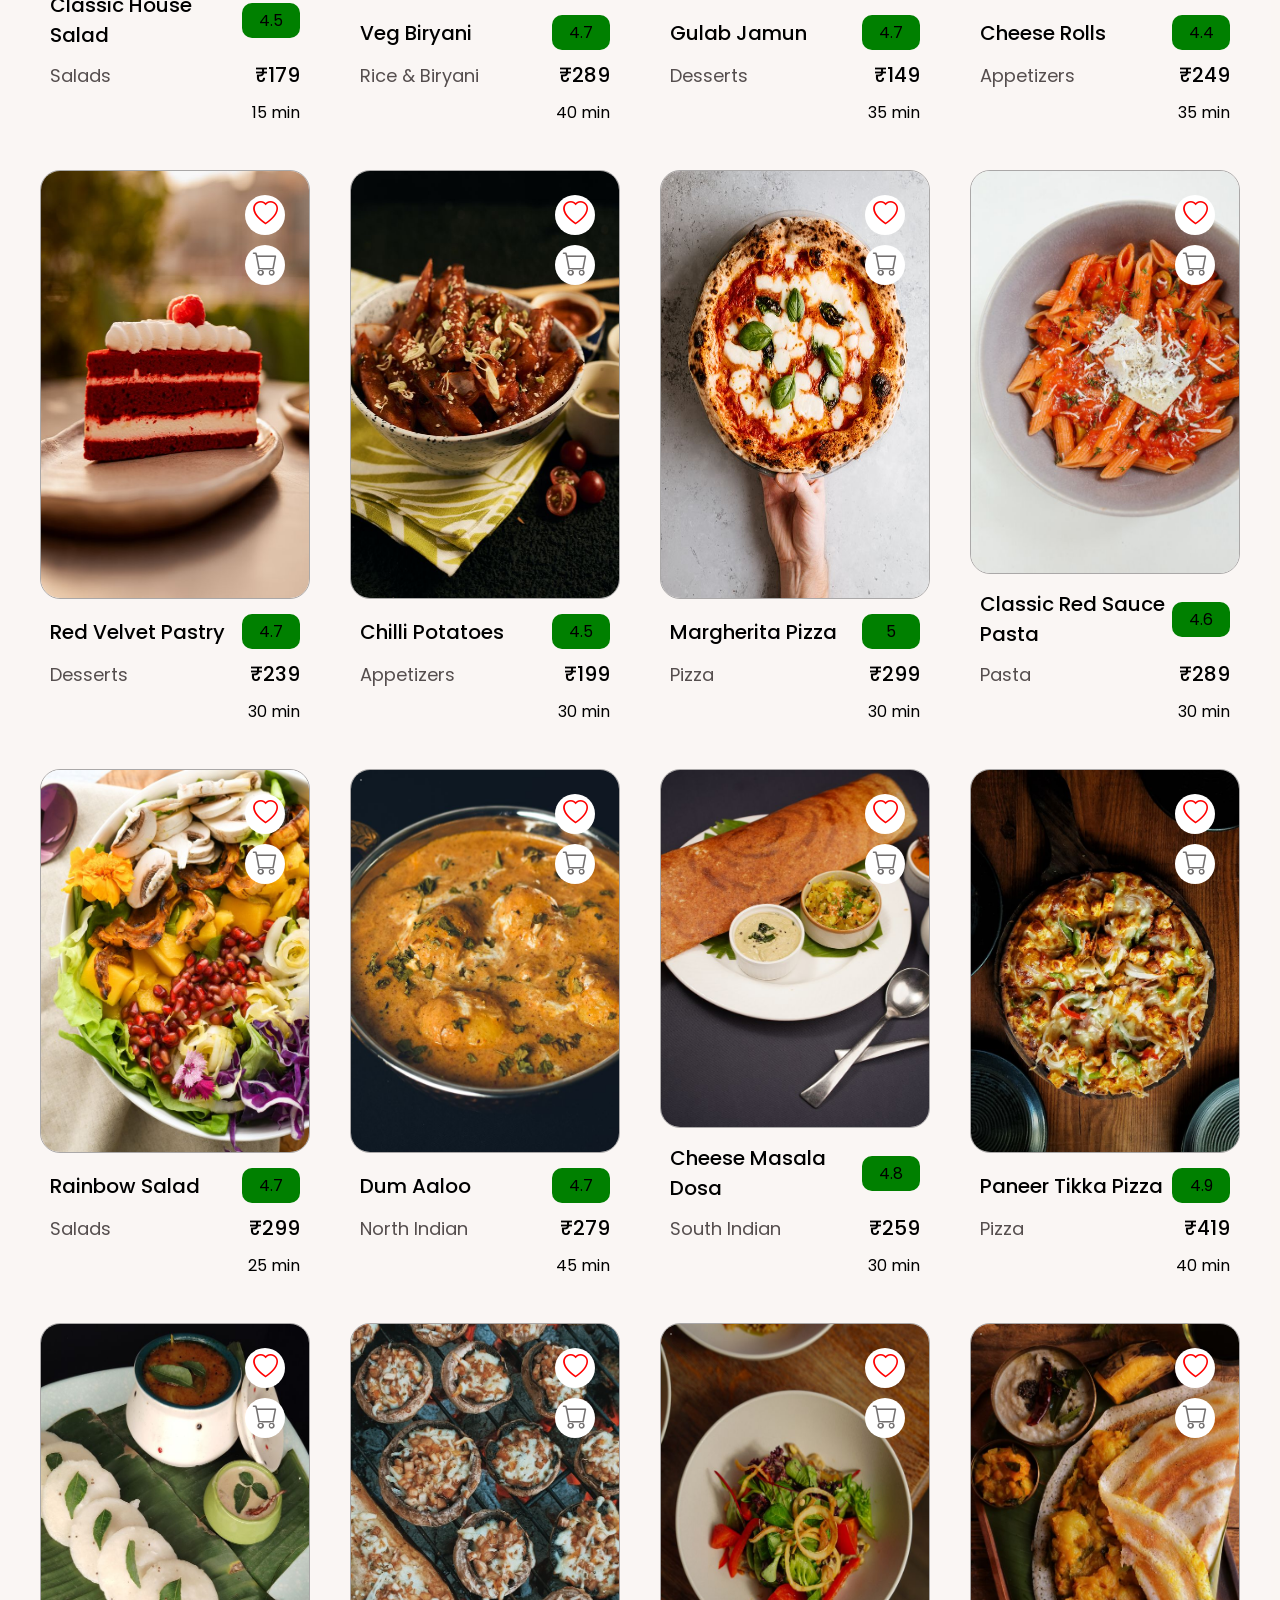
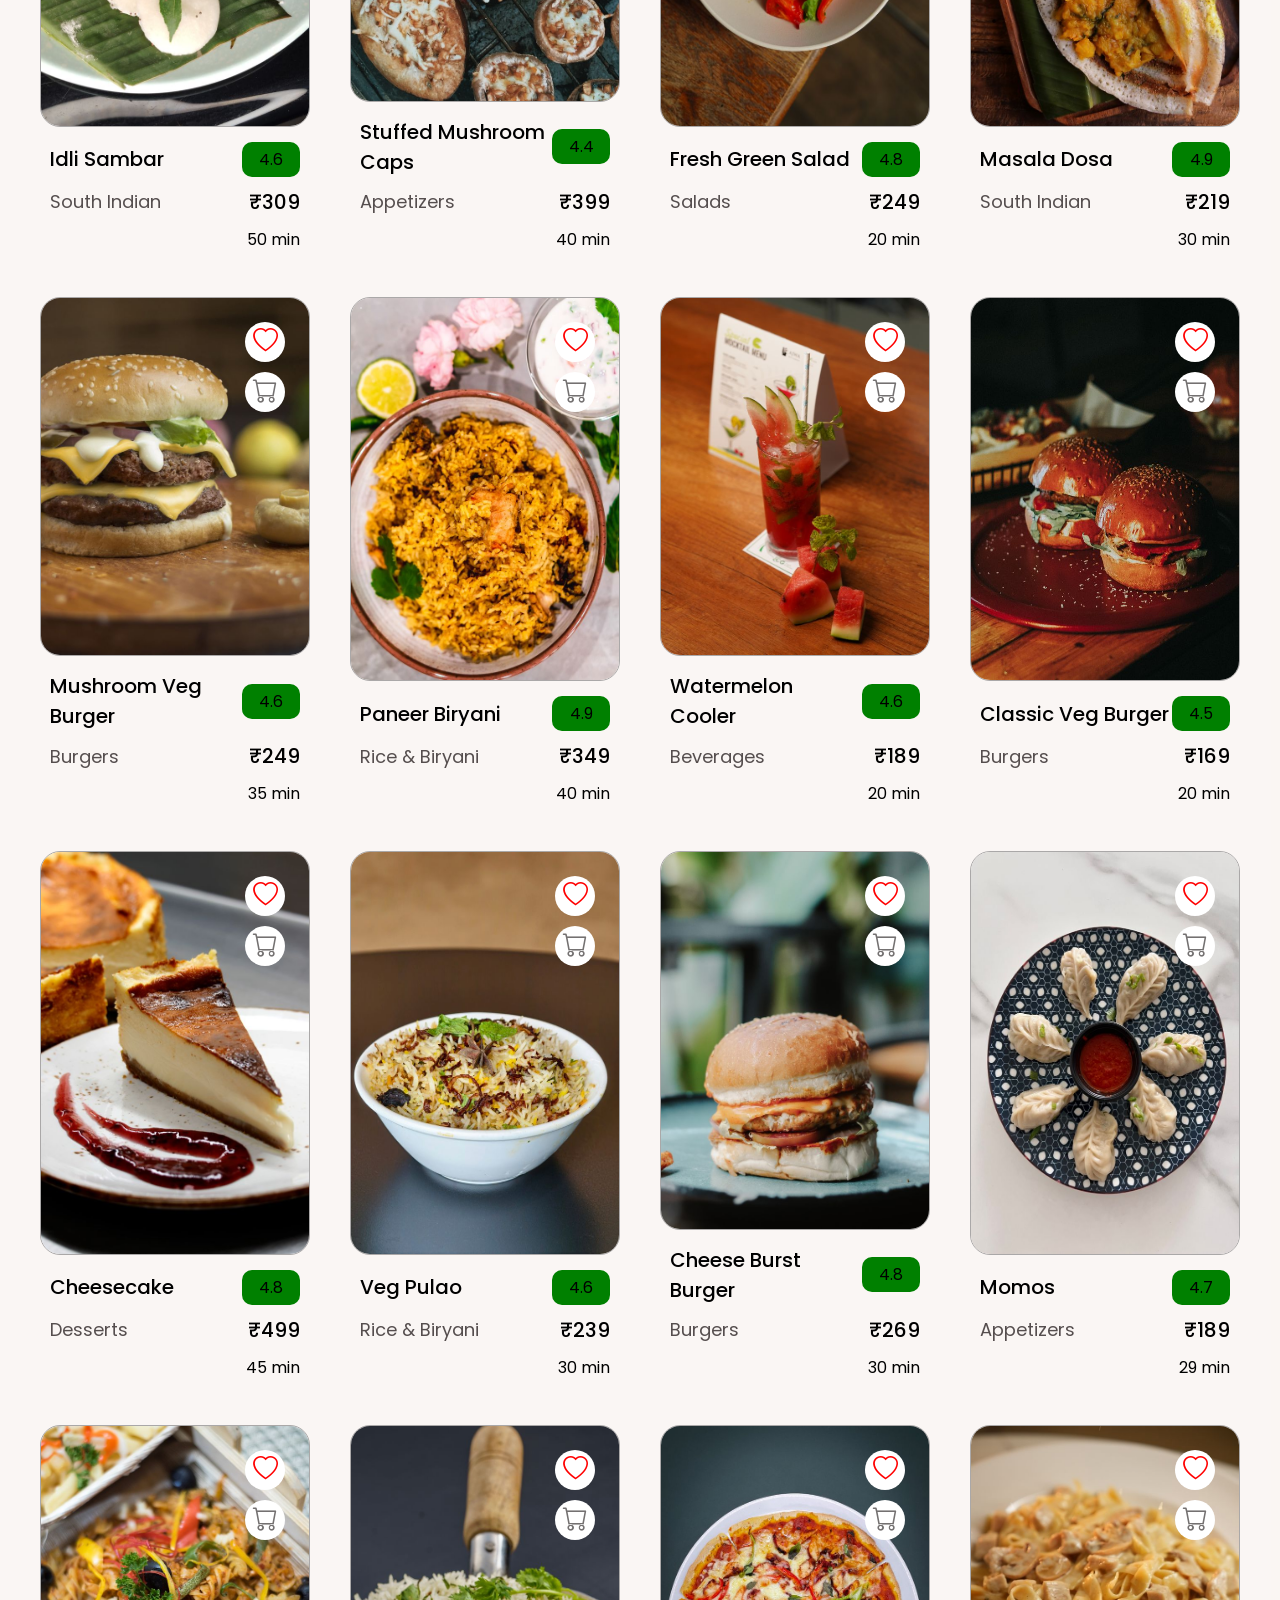
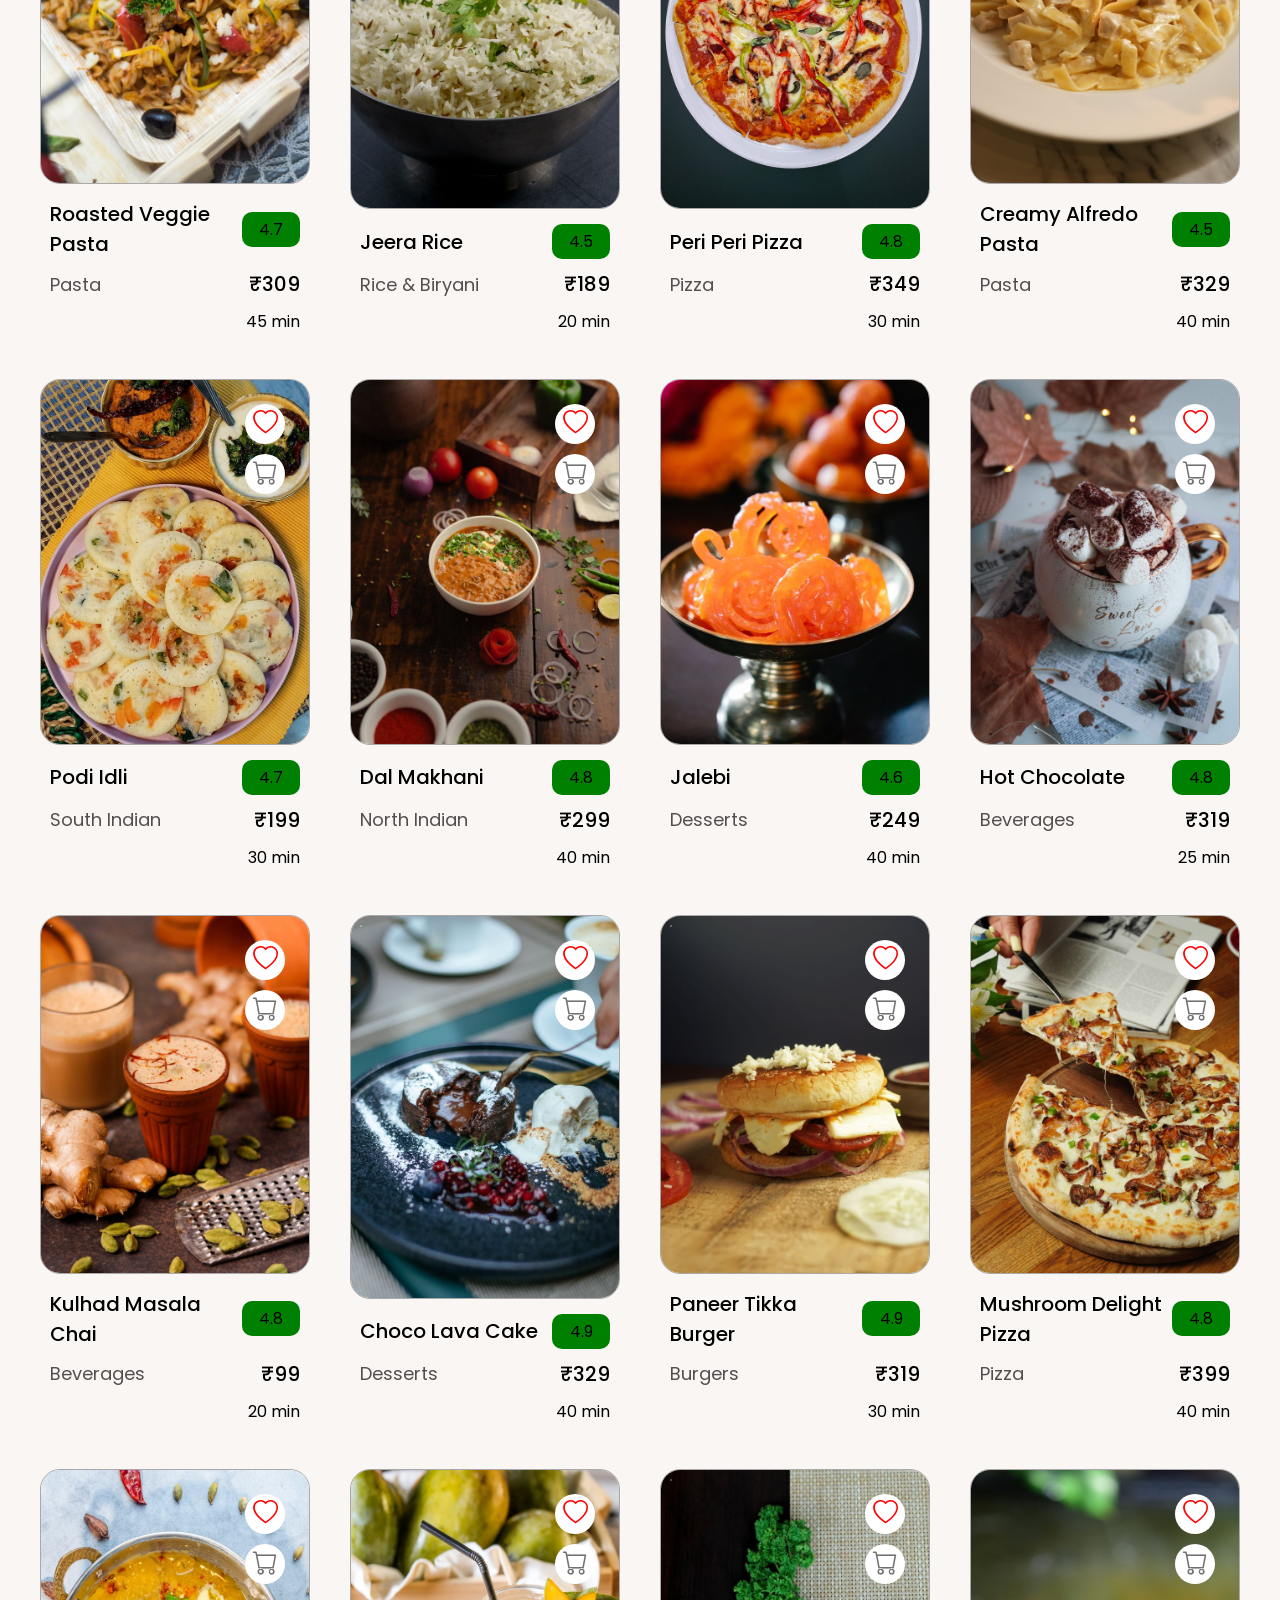
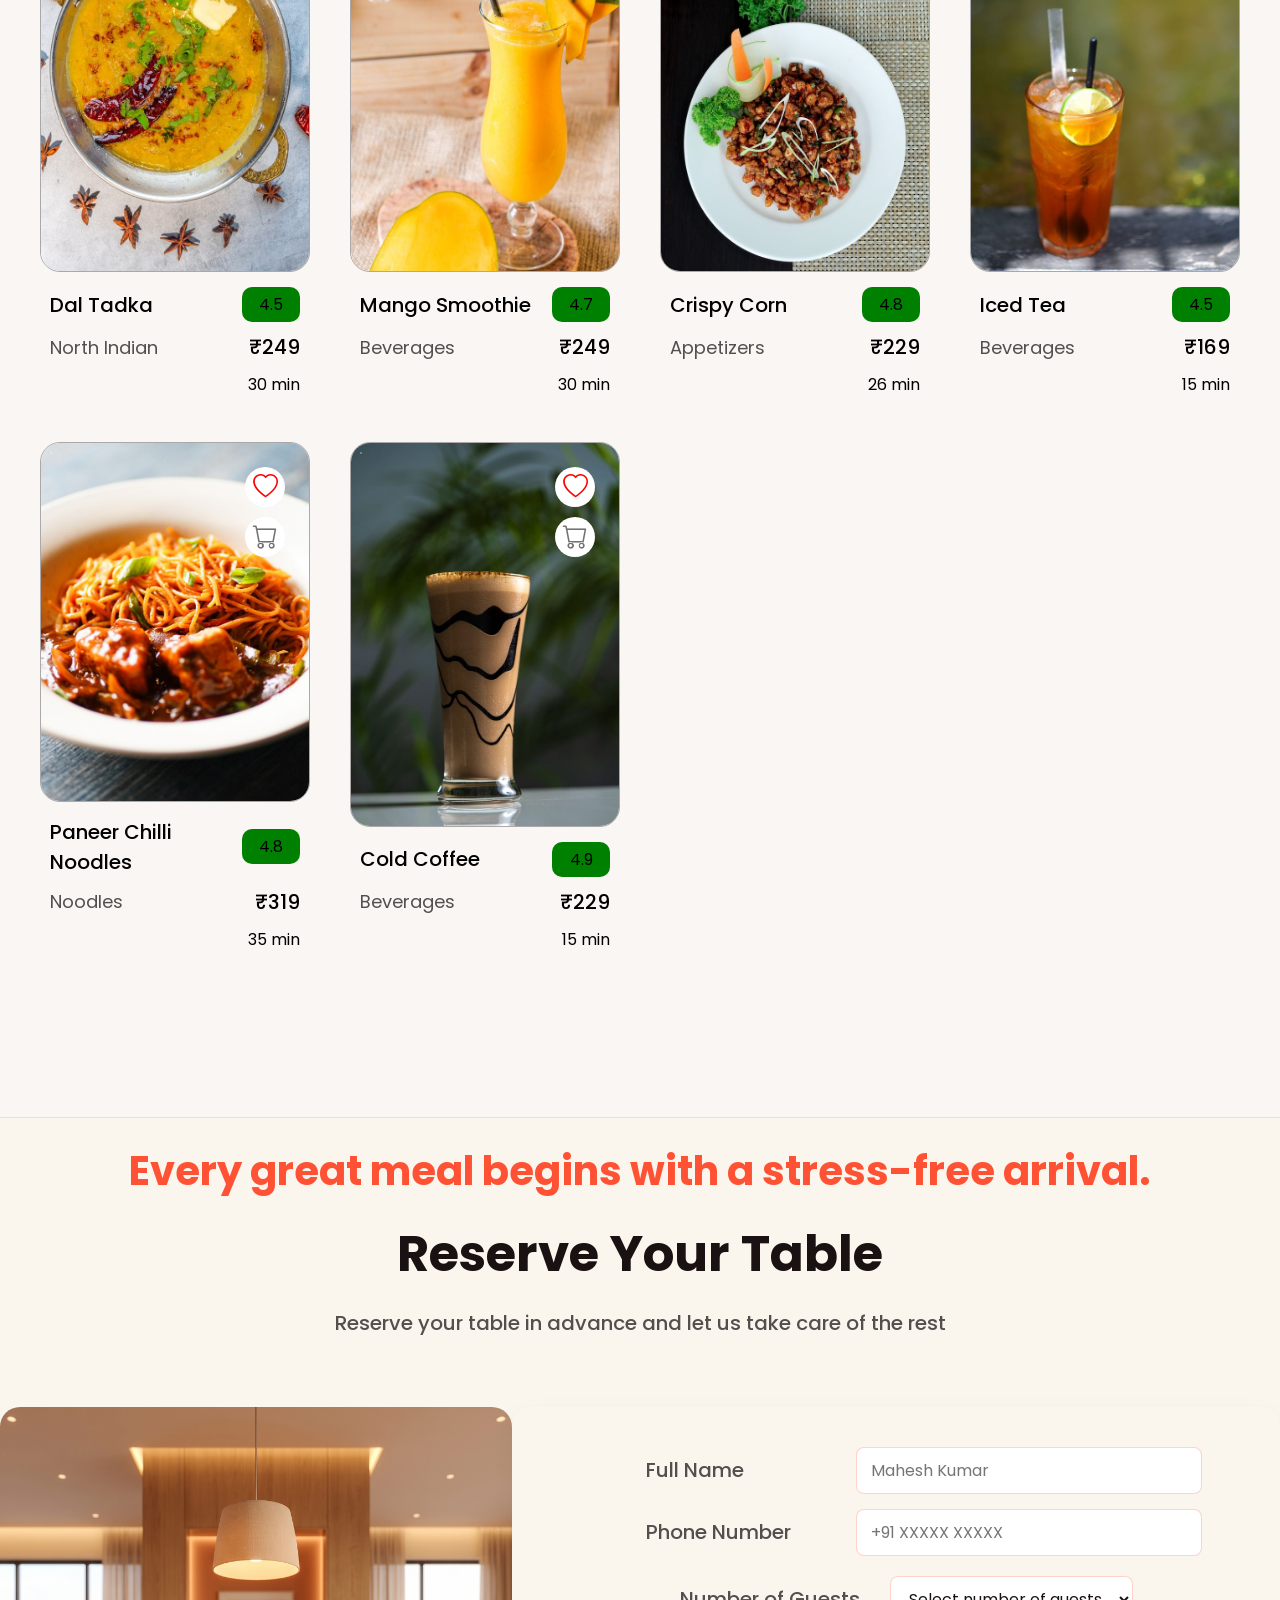
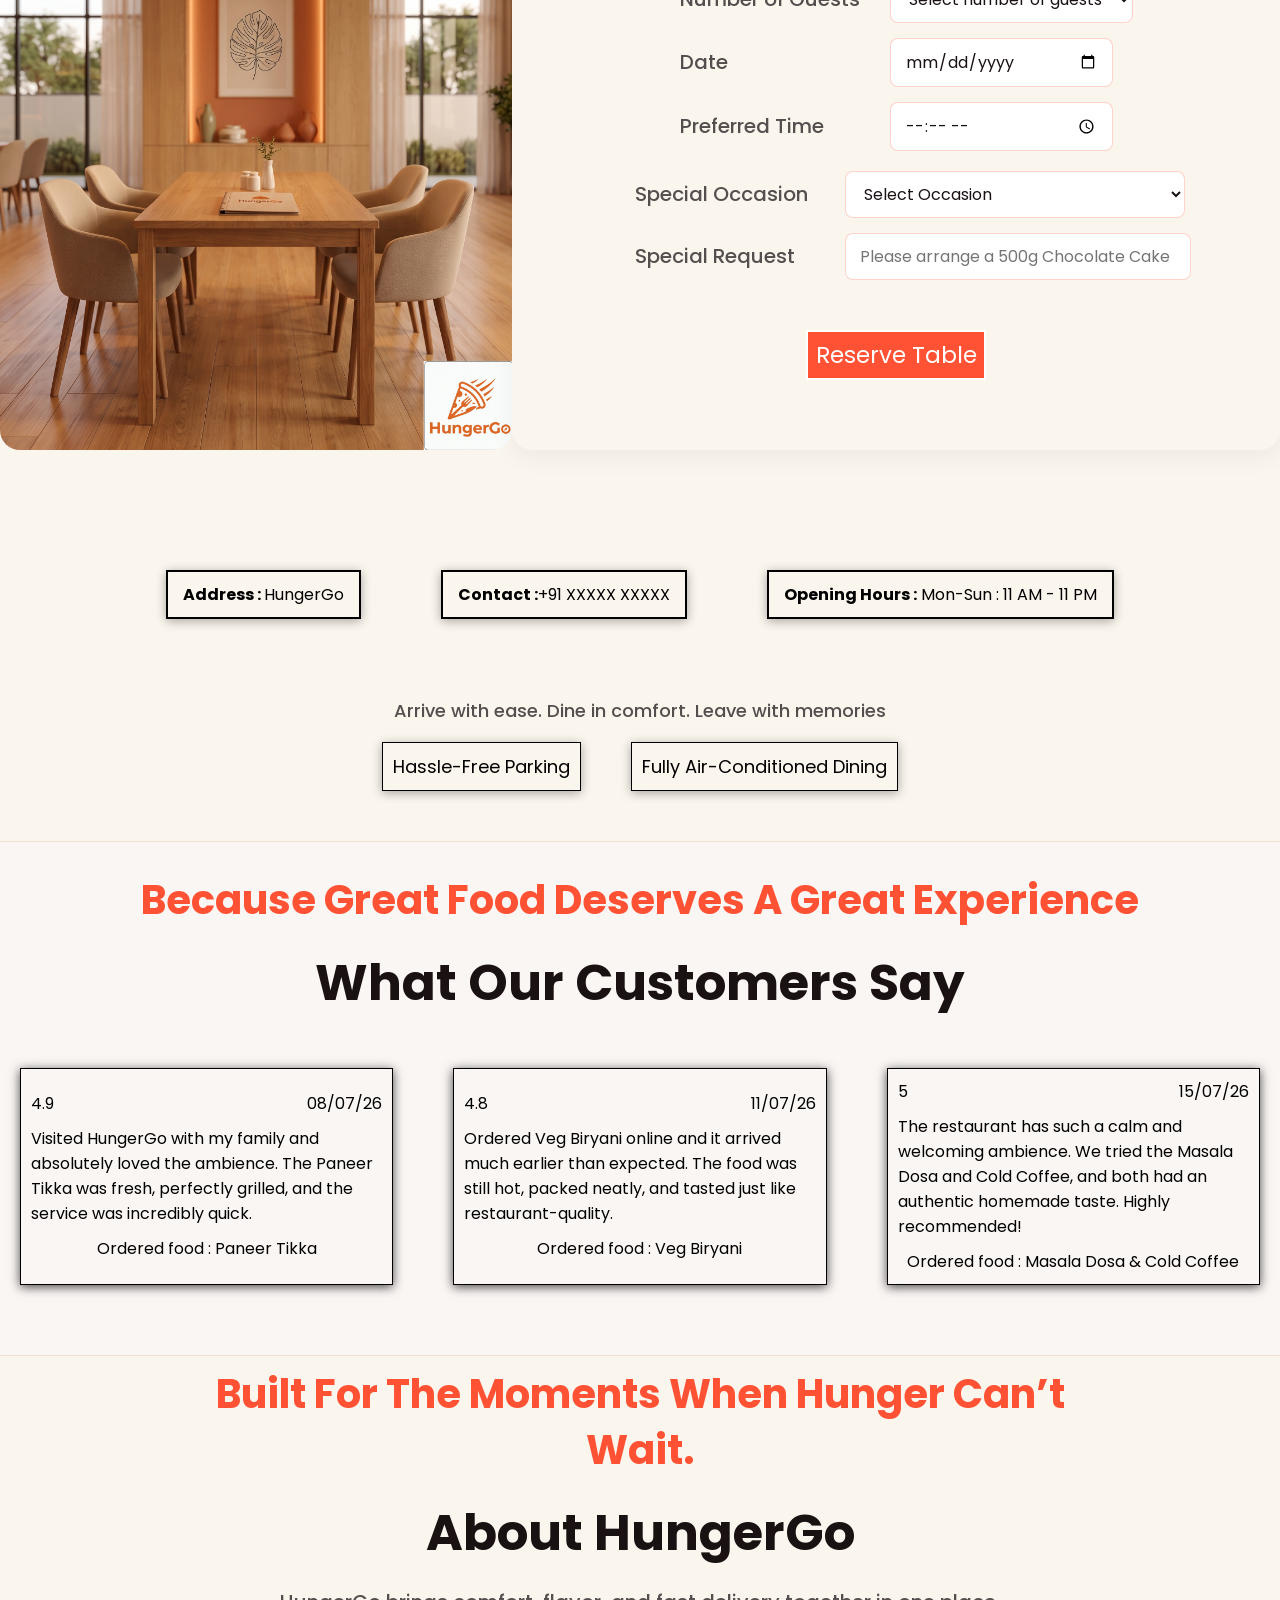
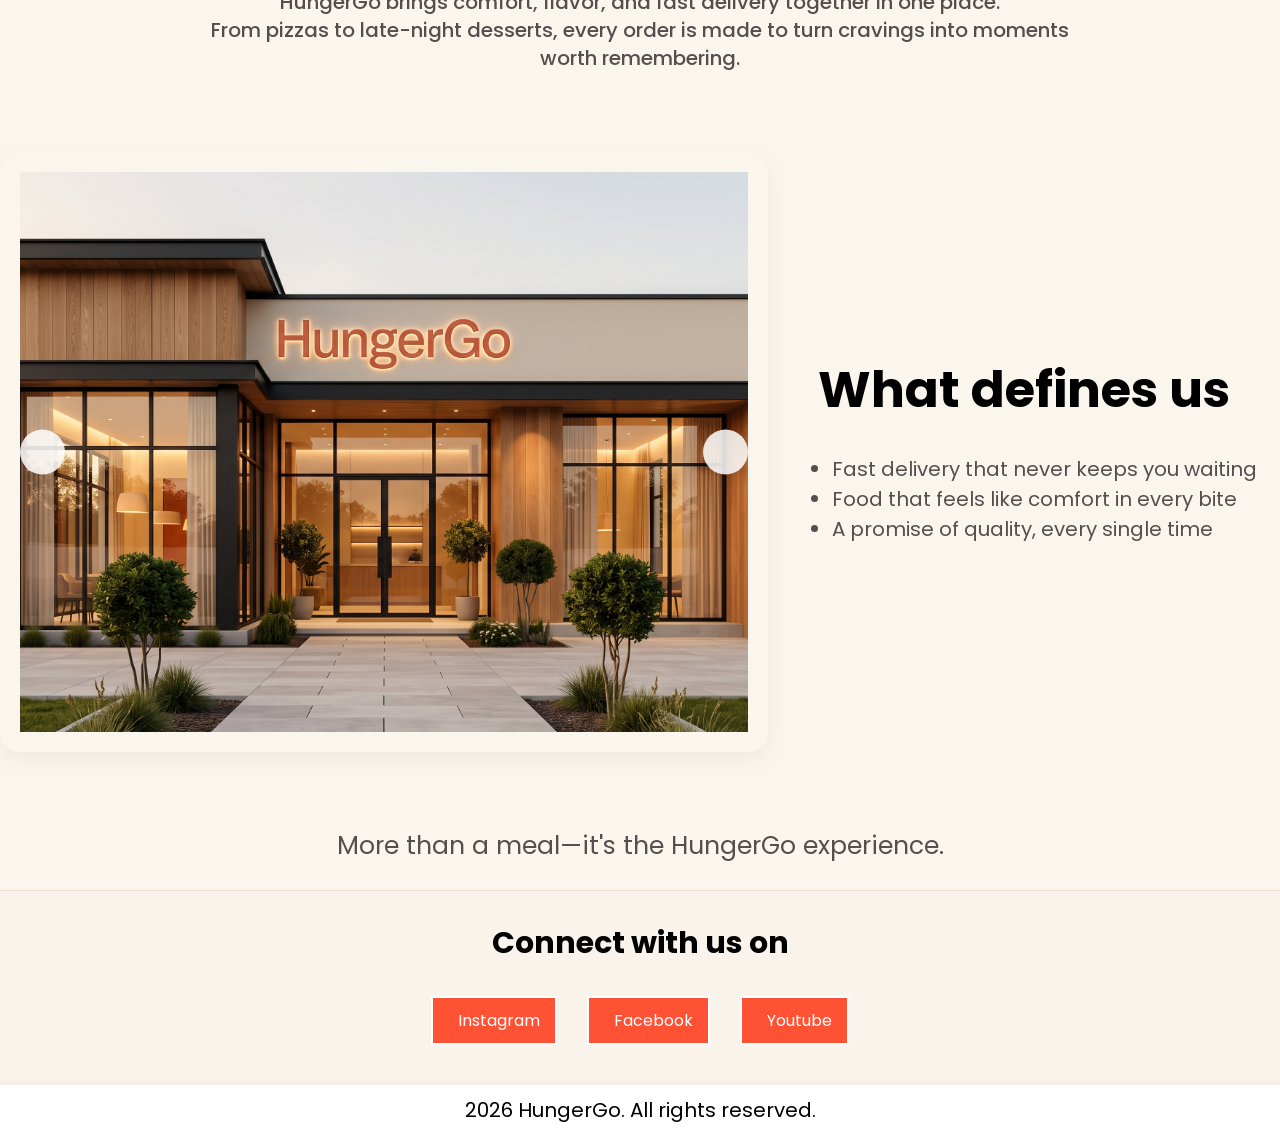
==== commit 8b0d42e5: "working foodcards filter and customer reviews" ====
--- a/index.html
+++ b/index.html
@@ -28,9 +28,9 @@
                 <div><a class="links" href="#reviews">Reviews</a></div>
                 <div><a class="links" href="#about">About</a></div>
                 
-                <div><i style="color: rgb(37, 154, 250)" class="fa-solid fa-circle-user"></i></div>
-                <div><i style="color:red" class="fa-solid fa-heart"></i> <span id="wishlist">0</span></div>
-                <div><i style="color:rgb(116, 113, 113)" class="fa-solid fa-cart-shopping"></i> <span id="cart">0</span> </div>
+                <div id="profileicon"><i style="color: rgb(37, 154, 250)" class="fa-solid fa-circle-user"></i></div>
+                <div id="wishlisticon"><i style="color:red" class="fa-solid fa-heart"></i> <span id="wishlist">0</span></div>
+                <div id="carticon"><i style="color:rgb(116, 113, 113)" class="fa-solid fa-cart-shopping"></i> <span id="cart">0</span> </div>
                 <div><i style="color:goldenrod" id="toggle" class="fa-solid fa-sun"></i></div>
             </div>
 
@@ -38,8 +38,54 @@
     </header>
 
 
+    <div id="overlay"></div>
     <div id="drawer">
-        
+        <div id="cartDrawer" class="sidedrawer">
+            <button class="closedrawer"><i class="fa-solid fa-xmark"></i></button>
+            <h1><i class="fa-solid fa-cart-shopping"></i> MY CART</h1>
+            <h3><span id="cartcount">0</span> Items</h3>
+            <div id="cartItems"></div>
+            <div id="emptycart">
+                <p>Ready when your cravings are.</p>
+                <p>Your cart is empty.</p>
+                <p>Explore the menu and start ordering your favorite dishes.</p>
+            </div>
+            <div id="cartTotal"></div>
+            <button class="exploremenu">Explore Menu</button>
+        </div>
+
+        <div id="wishlistDrawer" class="sidedrawer">
+            <button class="closedrawer"><i class="fa-solid fa-xmark"></i></button>
+            <h1><i style="color:red" class="fa-solid fa-heart"></i> MY WISHLIST</h1>
+            <h3><span id="wishlistcount">0</span> Saved Items</h3>
+            <div id="wishlistItems"></div>
+            <div id="emptywishlist">
+                <p>Good choices are worth saving.</p>
+                <p>Looks like your wishlist is empty.</p>
+                <p>Explore the menu and save the dishes you'd love to order again.</p>
+            </div>
+            <button class="exploremenu">Explore Menu</button>
+        </div>
+
+        <div id="profileDrawer" class="sidedrawer">
+            <button class="closedrawer"><i class="fa-solid fa-xmark"></i></button>
+            <h1><i class="fa-solid fa-user-check"></i> EKTA CHAUHAN</h1>
+            <div class="profileinfo">
+                <h2>Personal Information</h2>
+                <div>
+                    <p><span>Email : </span>ekta@example.com</p>
+                    <p><span>Phone : </span>+91 XXXXX XXXXX</p>
+                </div>
+                <div>
+                    <h2>Saved Address</h2>
+                    <p>New Delhi</p>
+                </div>
+            </div>
+            <div class="profilebtns">
+                <button><i class="fa-regular fa-pen-to-square"></i> Edit Profile</button>
+                <button><i class="fa-solid fa-arrow-right-from-bracket"></i> Logout</button>
+            </div>
+        </div>
     </div>
 
     <section id="home">
@@ -221,10 +267,8 @@
                         </div>
                         
                         <div>
-                            <label for="date">Date</i></label>
-                            <select id="date" required>
-                                <option selected disabled>Select Date</option>
-                            </select>
+                            <label for="date">Date</label>
+                            <input id="date" type="date" required>
                         </div>
                         
                         <div>
--- a/style.css
+++ b/style.css
@@ -92,6 +92,203 @@
     transform: scale(1.05);
     /* box-shadow: 2px 3px 5px 1px rgba(168, 167, 167, 0.8); */
     font-weight: 550;
+}
+
+#overlay{
+    position:fixed;
+    top:0; left:0;
+    width:100%; height:100%;
+    background:rgba(0,0,0,0.4);
+    z-index:1998;
+    opacity:0;
+    pointer-events:none;
+    transition: opacity 0.25s ease;
+}
+#overlay.show{ opacity:1; pointer-events:all; }
+
+.sidedrawer{
+    position:fixed;
+    top:0; right:-420px;
+    width:400px; max-width:90vw;
+    height:100%;
+    background-color:#FFFFFF;
+    box-shadow: -4px 0 20px rgba(0,0,0,0.15);
+    z-index:1999;
+    padding:30px 25px;
+    overflow-y:auto;
+    transition: right 0.3s ease;
+}
+.sidedrawer.open{
+     right:0; 
+}
+
+.sidedrawer .closedrawer{
+    position:absolute;
+    top:20px;
+    right:20px;
+    background:none;
+    border:none;
+    font-size:22px;
+    cursor:pointer;
+    color:#554E4E;
+}
+
+.sidedrawer h1{
+    font-size:24px;
+    display:flex;
+    align-items:center;
+    gap:10px;
+    margin-top:10px;
+
+}
+.sidedrawer h3{
+    color:#554E4E;
+    font-weight:450;
+    margin-bottom:20px;
+}
+
+#emptycart, #emptywishlist{
+    text-align:center;
+    color:#554E4E;
+    margin:40px 0;
+
+}
+#emptycart p:first-child, #emptywishlist p:first-child{
+    font-weight:600;
+    font-size:18px;
+    color:#1A1212;
+}
+
+.sidedrawer .exploremenu{
+    display:block;
+    margin:20px auto 0 auto;
+    width:180px;
+    height:50px;
+    font-size:18px;
+    background-color: rgb(255, 82, 52);
+    border:2px solid white;
+    color:white;
+    cursor:pointer;
+}
+
+.cartitem, .wishlistitem{
+    display:flex;
+    align-items:center;
+    gap:15px;
+    padding:15px 0;
+    border-bottom:1px solid #EDEAE6;
+}
+.cartitem img, .wishlistitem img{
+    width:70px;
+    height:70px;
+    border-radius:12px;
+    object-fit:cover;
+}
+
+.cartitem-details, .wishlistitem-details{
+    flex:1;
+}
+
+.cartitem-name, .wishlistitem-name{
+    font-weight:500;
+
+}
+.cartitem-price, .wishlistitem-price{
+    color:#554E4E;
+    font-size:14px;
+}
+
+.qtycontrol{
+    display:flex;
+    align-items:center;
+    gap:10px;
+    margin-top:5px;
+}
+
+.qtycontrol button{
+    width:26px;
+    height:26px;
+    border:1px solid #CFC9C2;
+    background:#FAF9F6;
+    cursor:pointer;
+    border-radius:6px; 
+}
+
+.removeitem, .addtocartfromwishlist{
+    background:none;
+    border:none;
+    font-size:16px;
+    color:#554E4E;
+    cursor:pointer;
+    padding:8px;
+
+}
+.removeitem:hover{
+    color: rgb(255, 82, 52);
+}
+
+.carttotalrow{
+    display:flex;
+    justify-content:space-between;
+    font-size:18px;
+    font-weight:600;
+    padding:15px 0;
+    border-top:2px solid #1A1212;
+    margin-top:10px;
+}
+
+.checkoutbtn{
+    width:100%;
+    height:50px;
+    font-size:18px;
+    background-color:rgb(255, 82, 52);
+    border:none;
+    color:white;
+    cursor:pointer;
+    margin-top:10px;
+}
+
+.checkoutbtn:hover{
+    background-color:rgb(243, 70, 39);
+}
+
+.profileinfo h2{
+    font-size:18px;
+    margin:20px 0 10px 0;
+}
+
+.profileinfo p{
+    color:#554E4E;
+    margin:6px 0;
+}
+
+.profileinfo p span{
+    font-weight:600;
+    color:#1A1212;
+}
+
+.profilebtns{
+    display:flex;
+    flex-direction:column;
+    gap:12px;
+    margin-top:30px;
+
+}
+
+.profilebtns button{
+    height:45px;
+    font-size:15px;
+    background:#FAF9F6;
+    border:1px solid #CFC9C2;
+    cursor:pointer;
+    display:flex;
+    align-items:center;
+    justify-content:center;
+    gap:8px;
+}
+
+.profilebtns button:hover{
+    background:#EDEAE6;
 }
 
 #home{
@@ -324,7 +521,18 @@
     gap:8px;
     font-weight: 500;
     font-size: 20px;
-}
+    cursor:pointer;
+    border-radius: 12px;
+    transition: box-shadow 0.2s ease;
+}
+
+.categoriescard.activecategory{
+    box-shadow: 0px 2px 12px 0px rgba(255, 82, 52, 0.35);
+}
+
+/* .categoriescard.activecategory img{
+    border:2px solid rgb(255, 82, 52);
+} */
 
 .categoriescardtext{
     color: #554E4E;
@@ -575,6 +783,9 @@
     align-items: center;
     position:relative;
     font-size: 20px;
+    padding:30px;
+    border-radius:20px;
+    box-shadow: 0 8px 24px rgba(0,0,0,0.05);
 }   
 
 #reservetable {
@@ -607,12 +818,31 @@
     padding:0px;
     flex: 0 0 200px;
     text-align: left;
+    color:#554E4E;
+    font-weight:500;
 }
 
 form input, form select{
     width:auto;
     margin:0px;
     flex:1;
+    padding:10px 14px;
+    border:1px solid rgba(255, 82, 52, 0.25);
+    border-radius:8px;
+    font-size:16px;
+    font-family:"poppins",sans-serif;
+    color:#1A1212;
+    background-color:#FFFFFF;
+    outline:none;
+    transition: border-color 0.2s ease;
+}
+
+form input:hover, form select:hover{
+    border-color: rgba(255, 82, 52, 0.5);
+}
+
+form input:focus, form select:focus{
+    border:1px solid #FF5234;
 }
 
 form button{
@@ -703,13 +933,16 @@
     color: rgb(255, 82, 52);
 }
 
-.reviewcontainer{
-
-}
-
-.reviewcardscontainer{
+#reviewcardscontainer{
     display:grid;
     grid-template-columns: repeat(3,1fr);
+    gap:20px;
+    transition: transform 0.4s ease, opacity 0.4s ease;
+}
+
+#reviewcardscontainer.slide-out{
+    transform: translateX(-40px);
+    opacity: 0;
 }
 
 .reviewscard{
@@ -721,9 +954,11 @@
     flex-direction: column;
     justify-content: center;
     align-items: center;
+    gap:10px;
 }
 
 .reviewscard .details{
+    width:100%;
     display: flex;
     justify-content: space-between;
 }
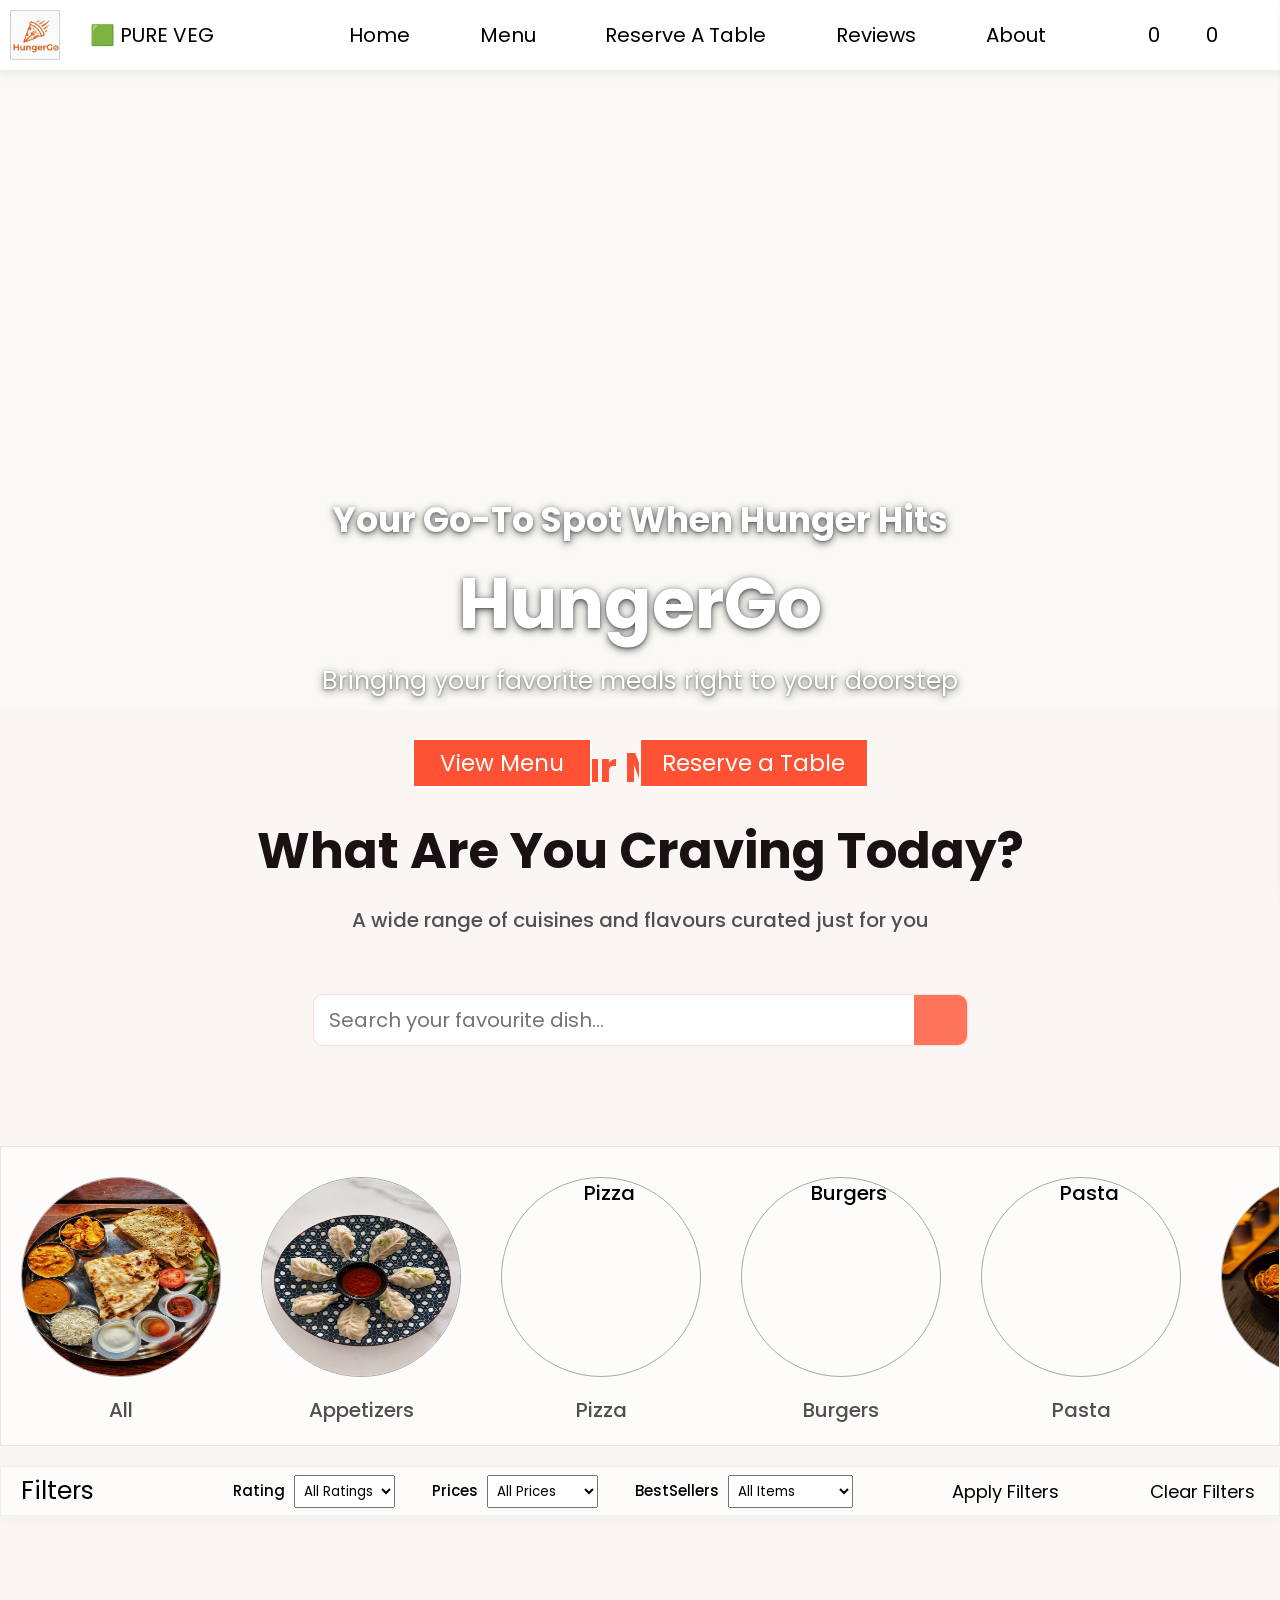
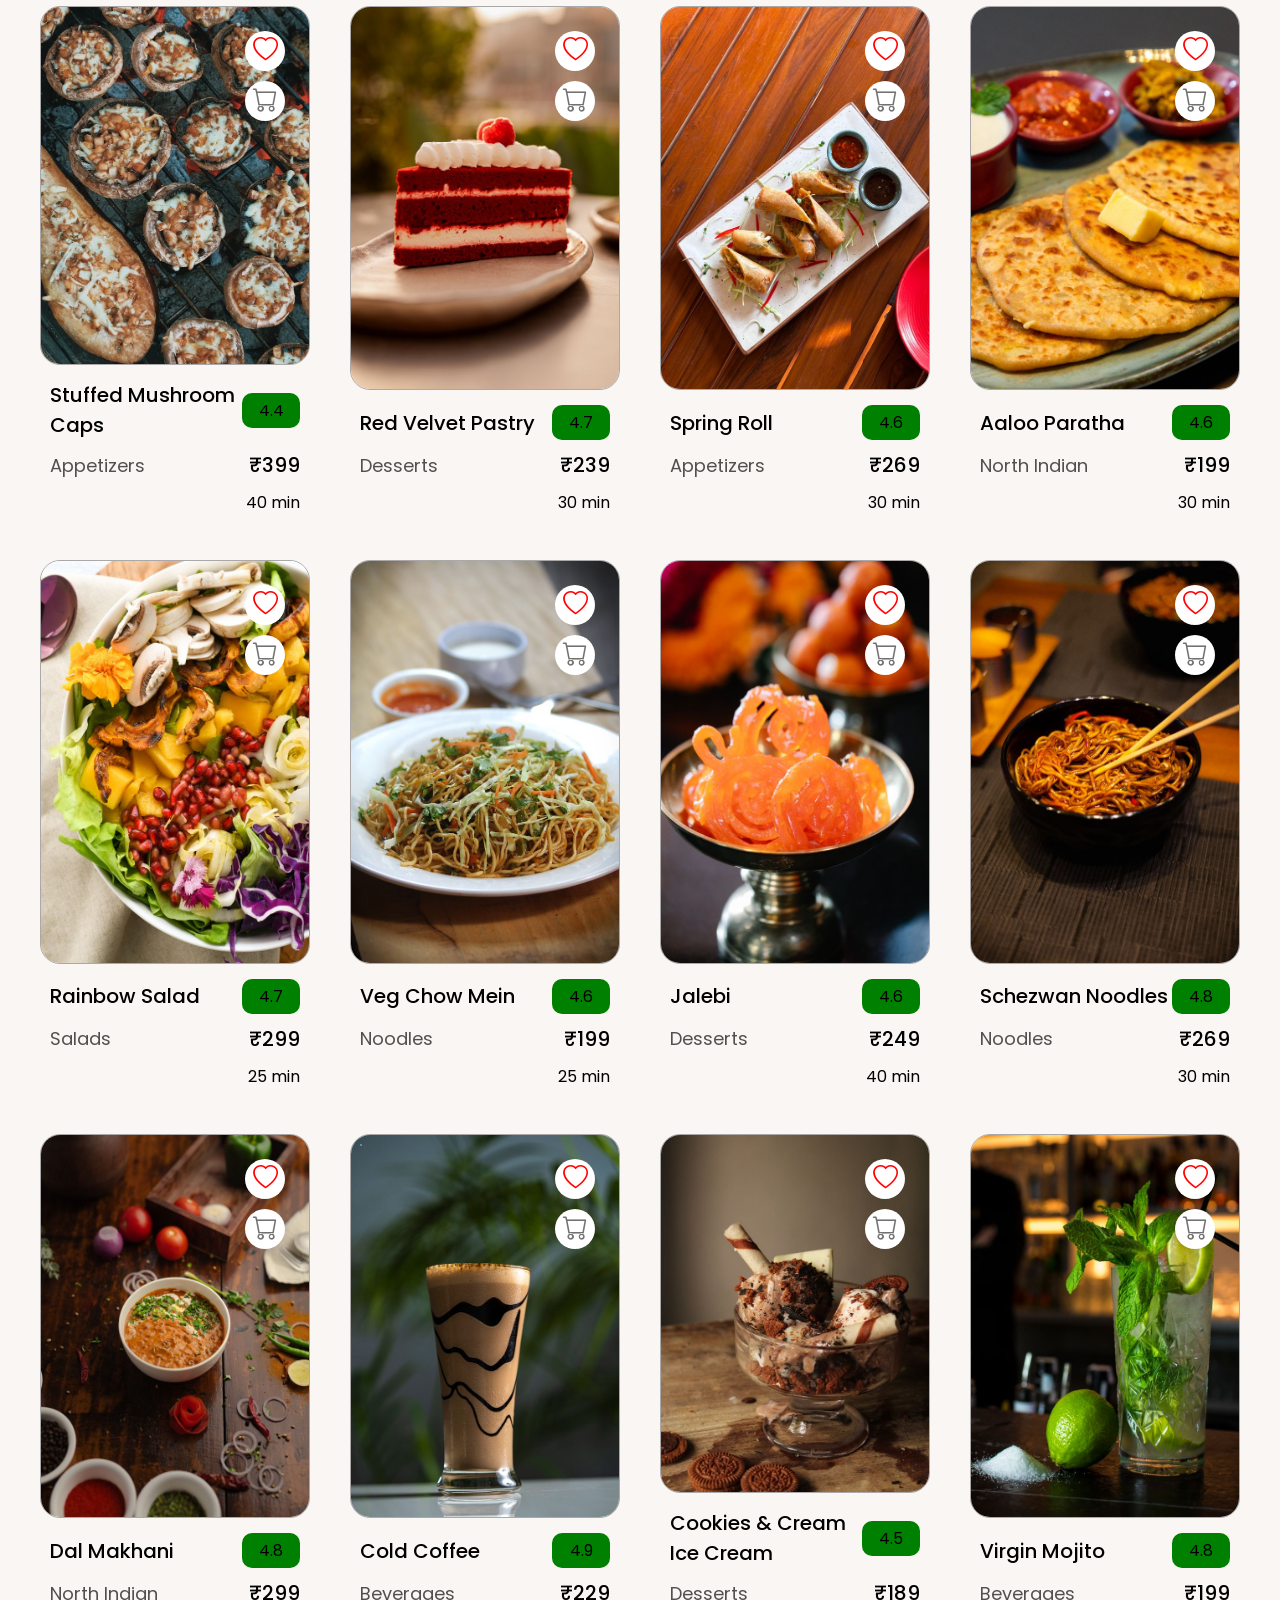
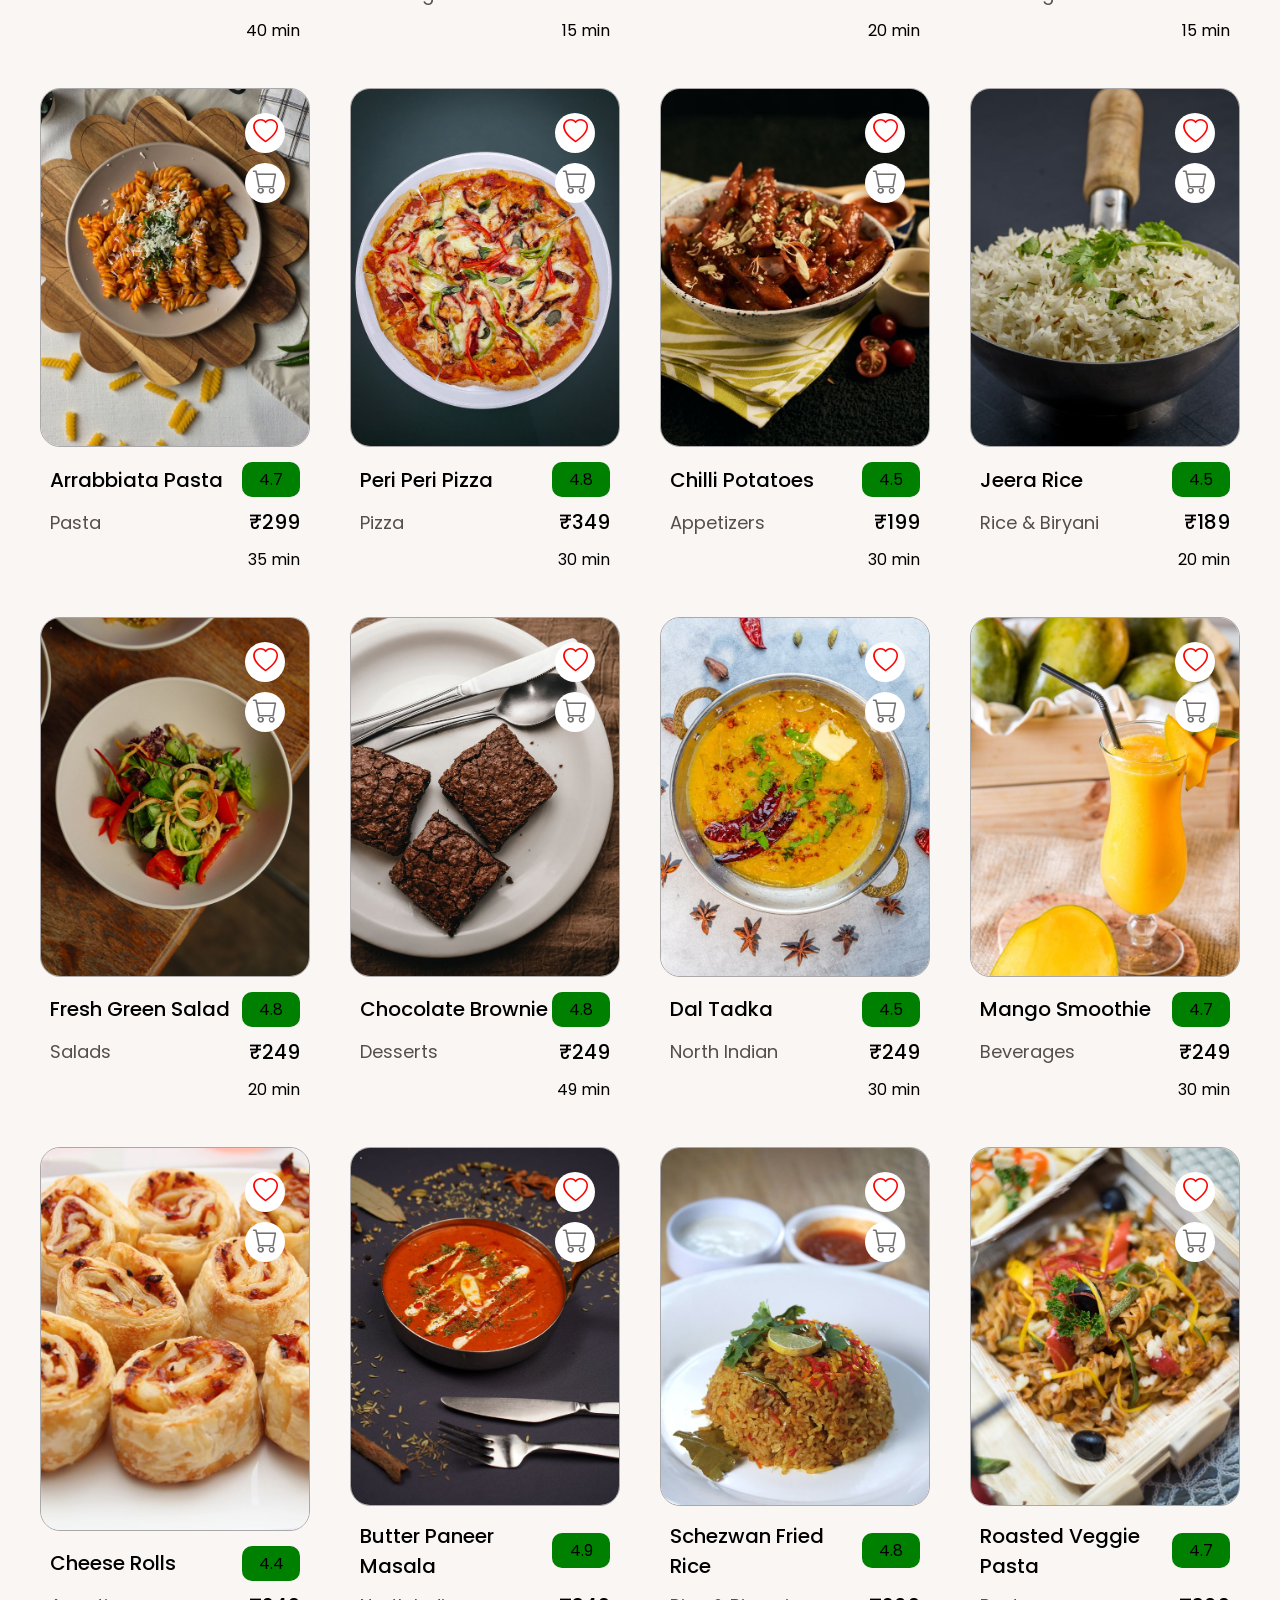
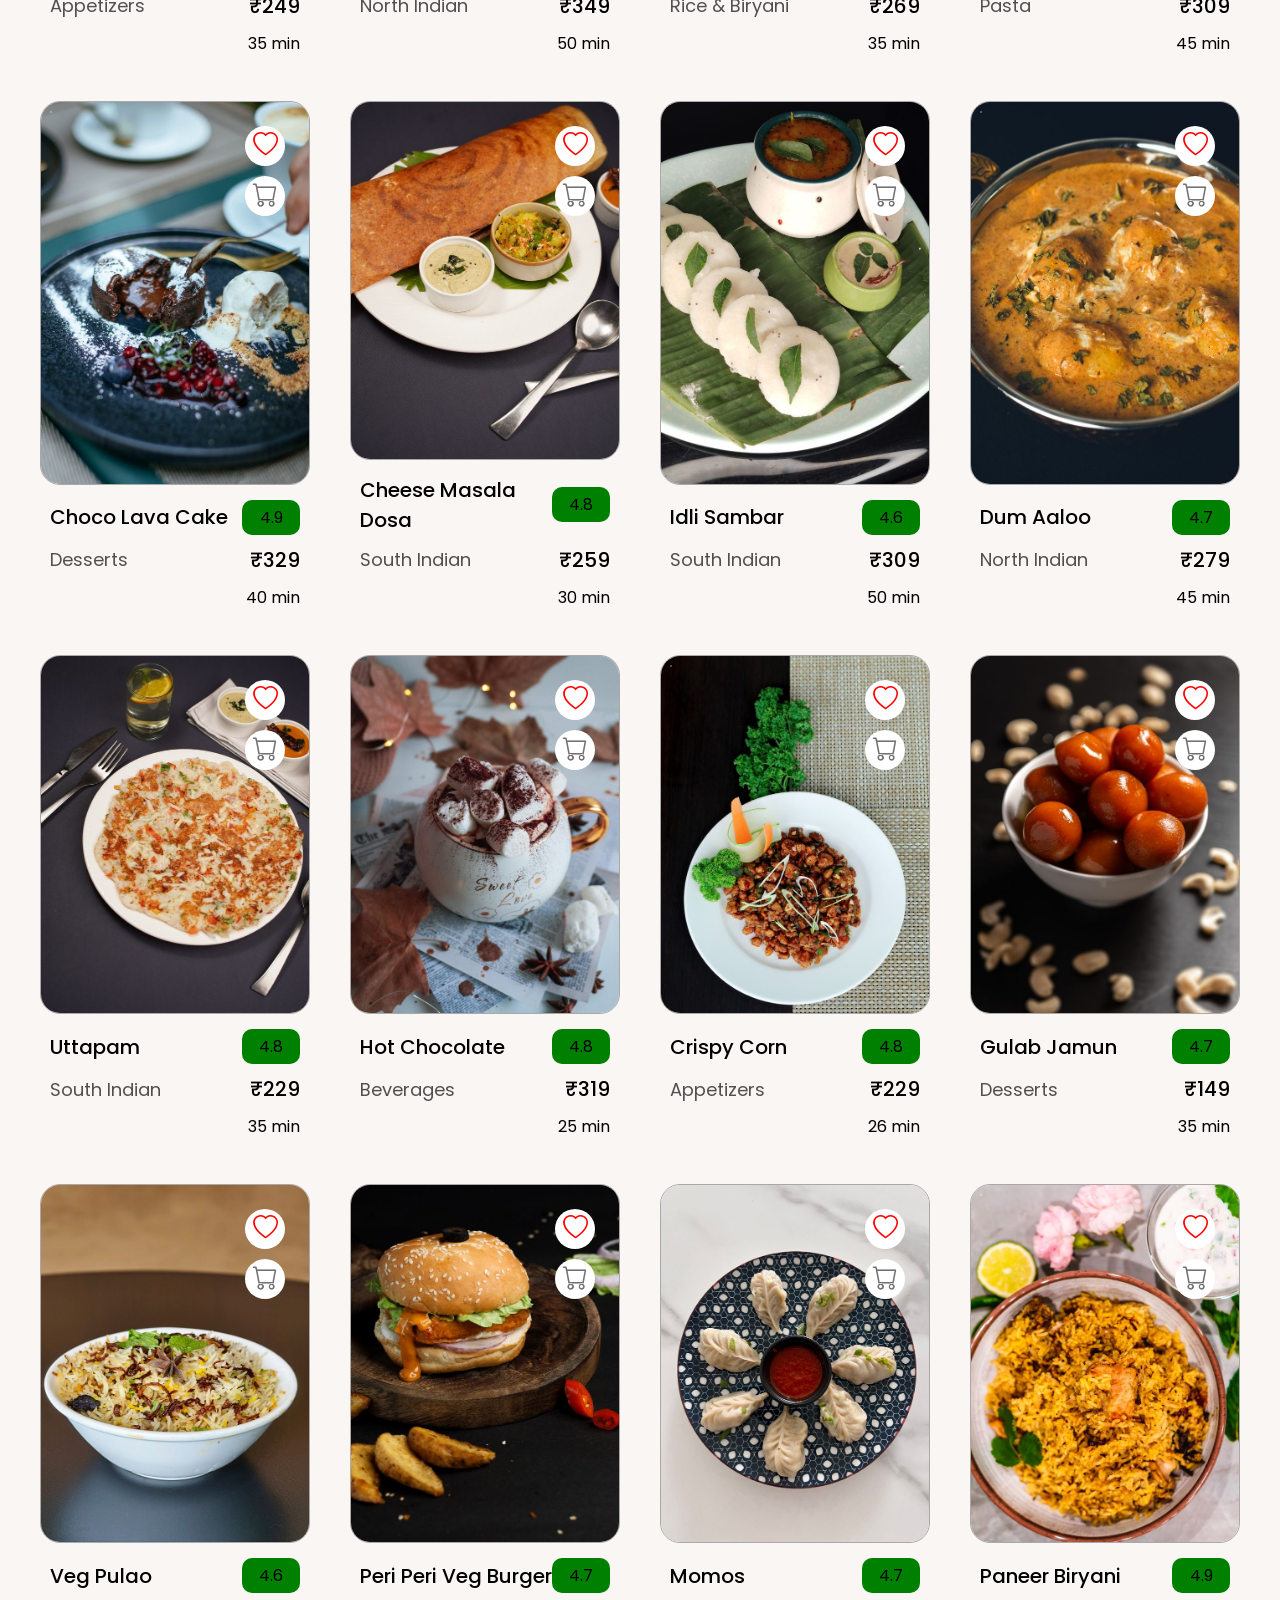
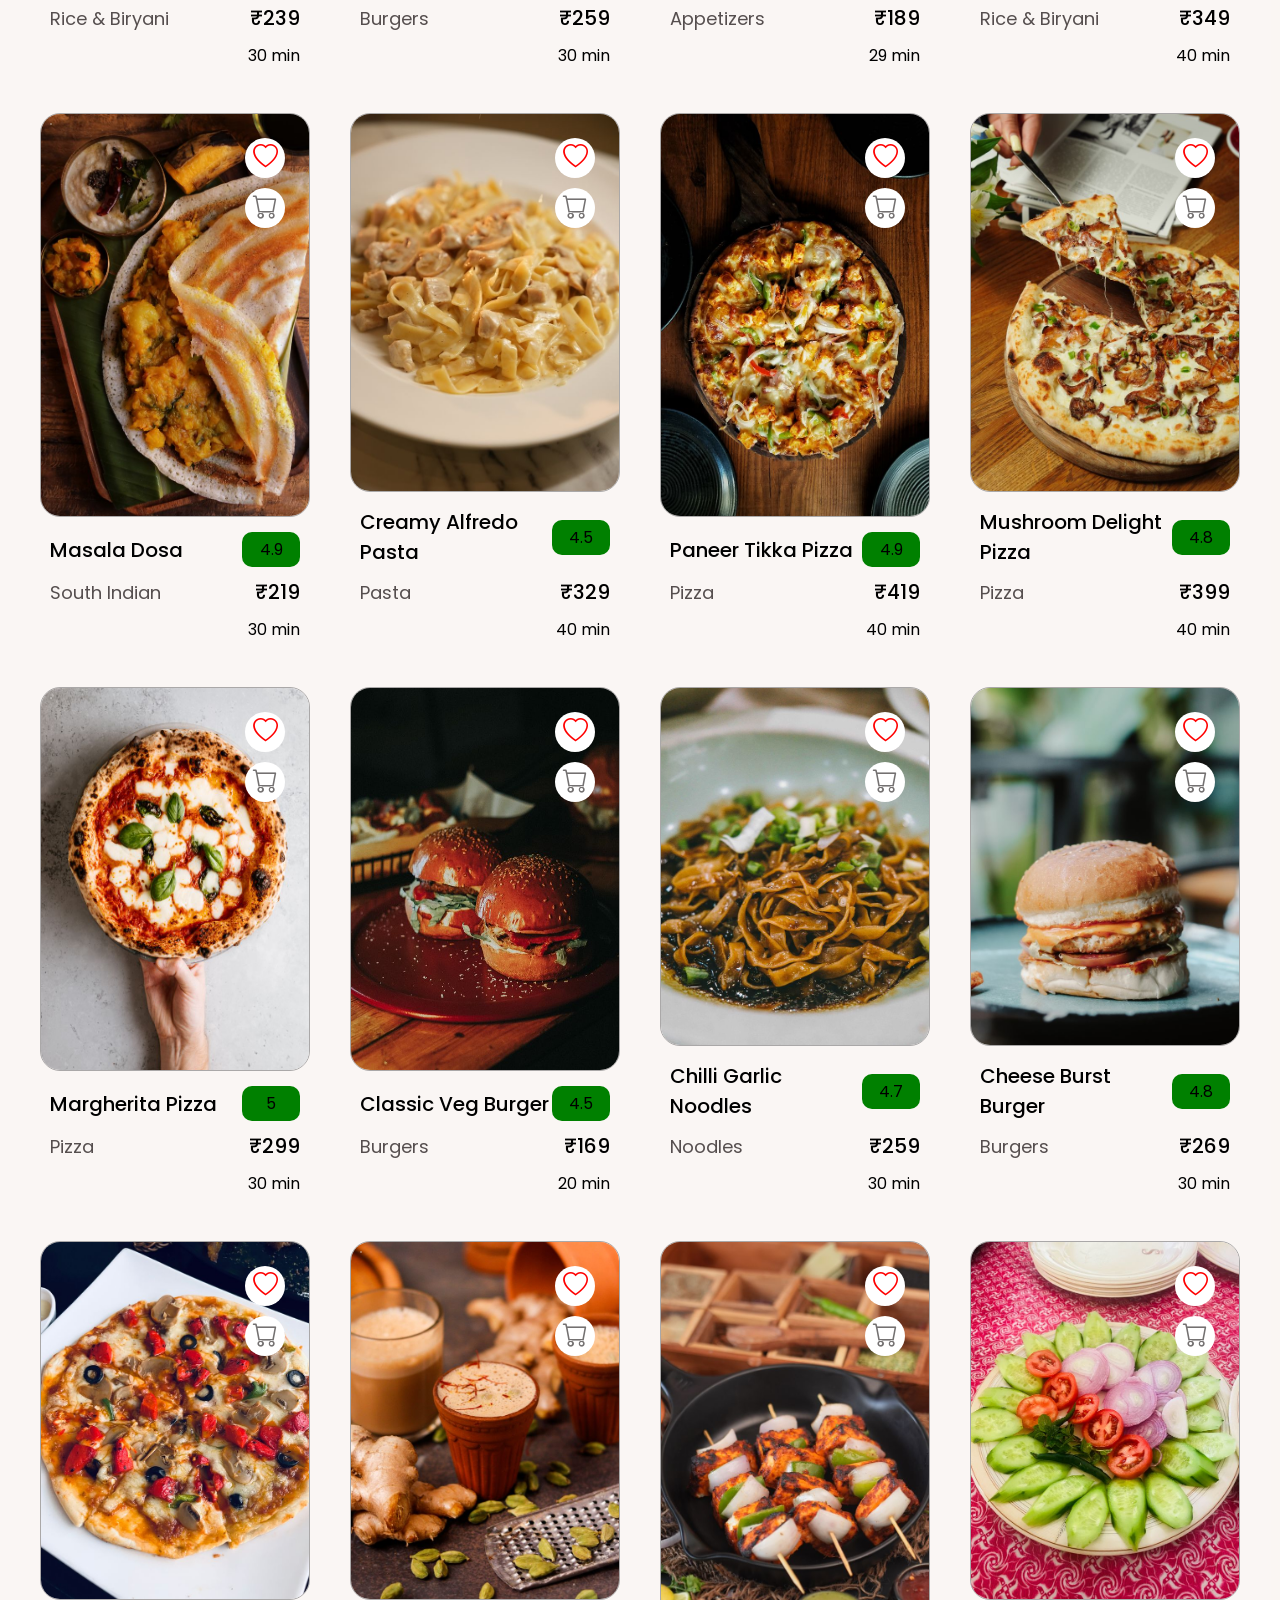
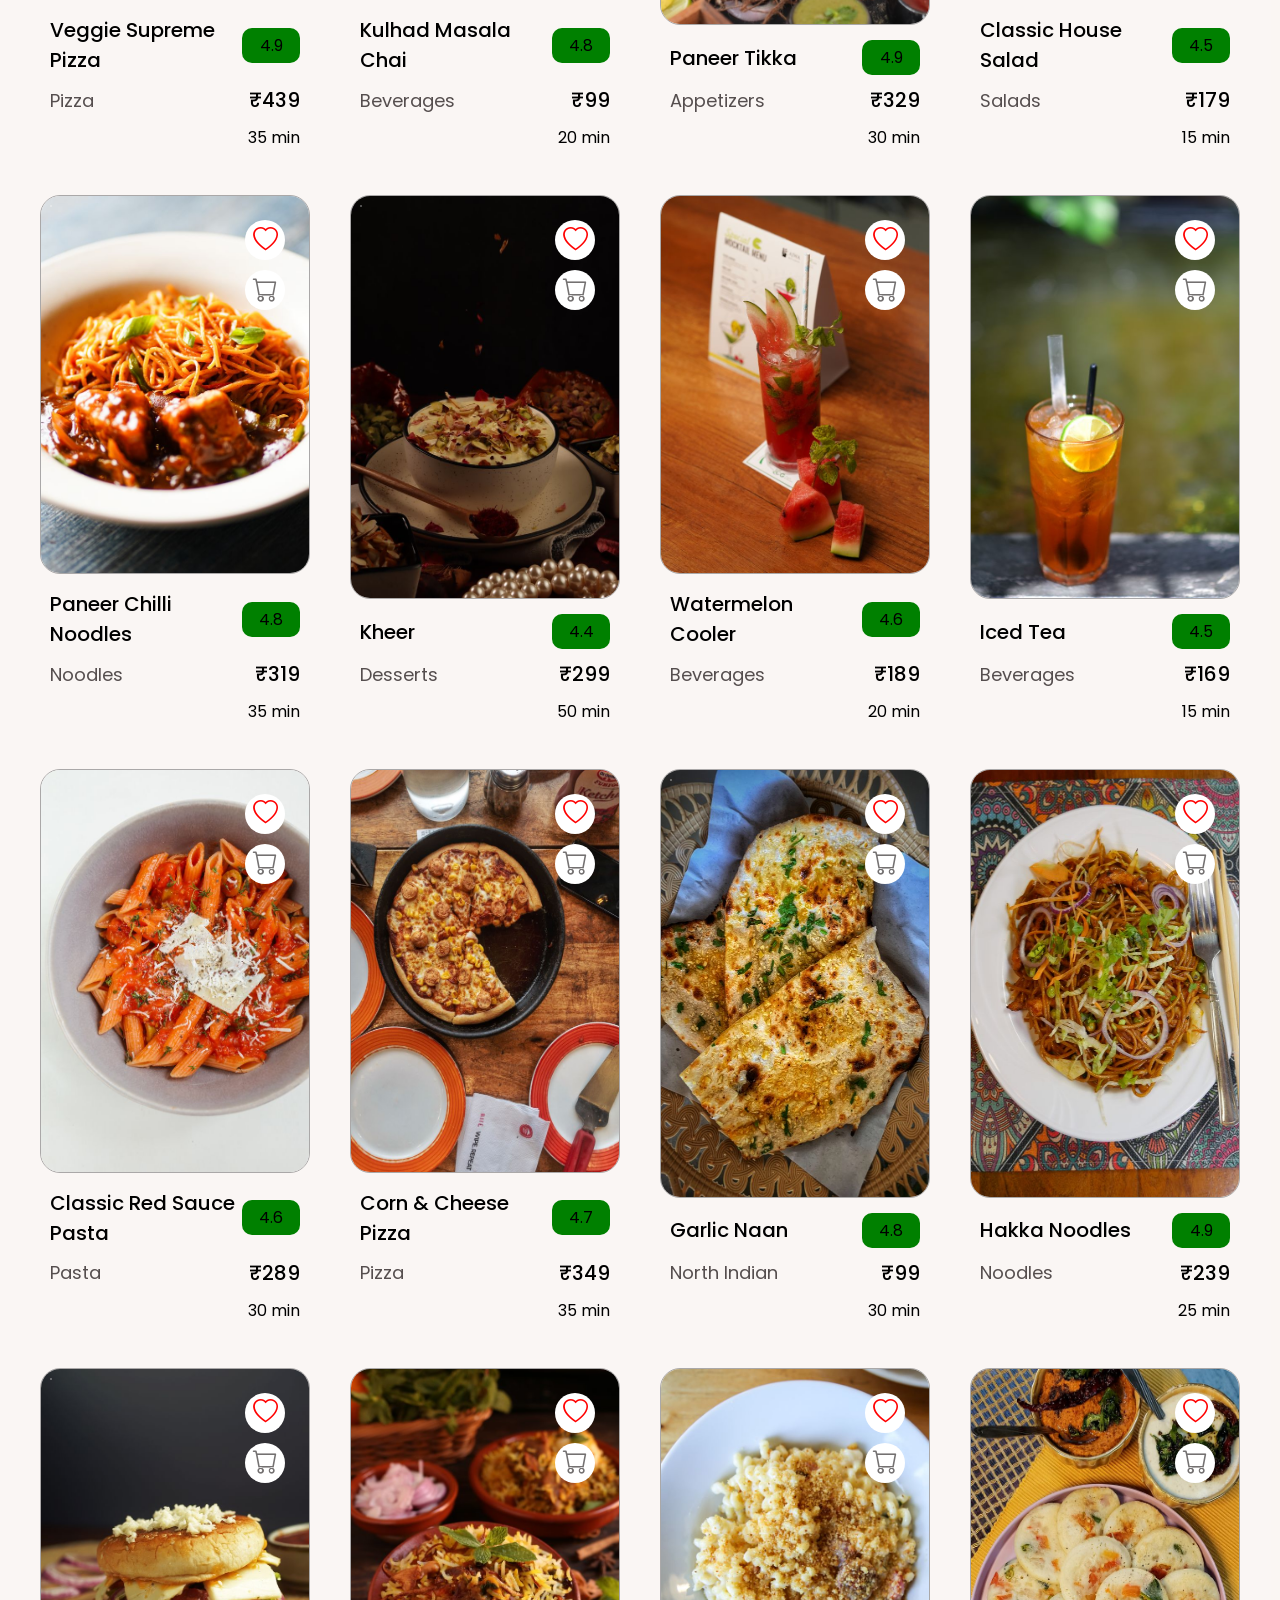
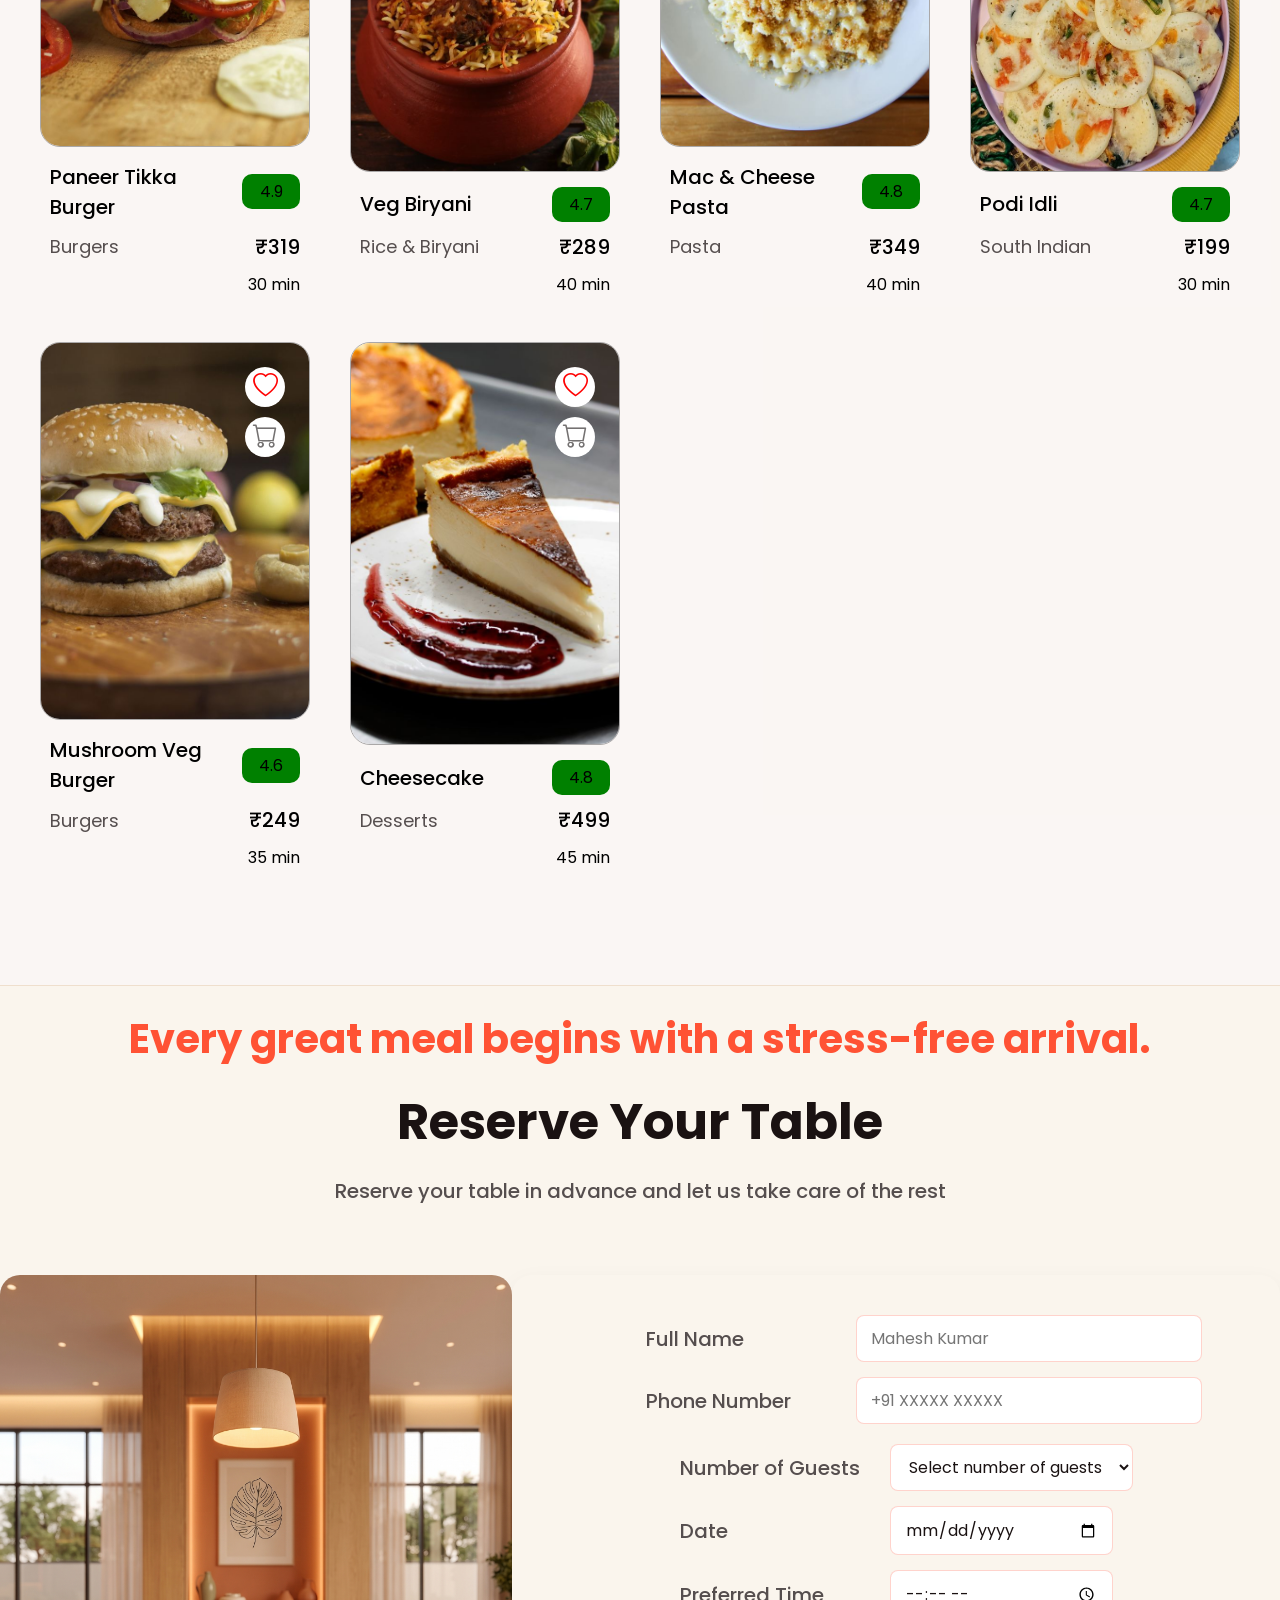
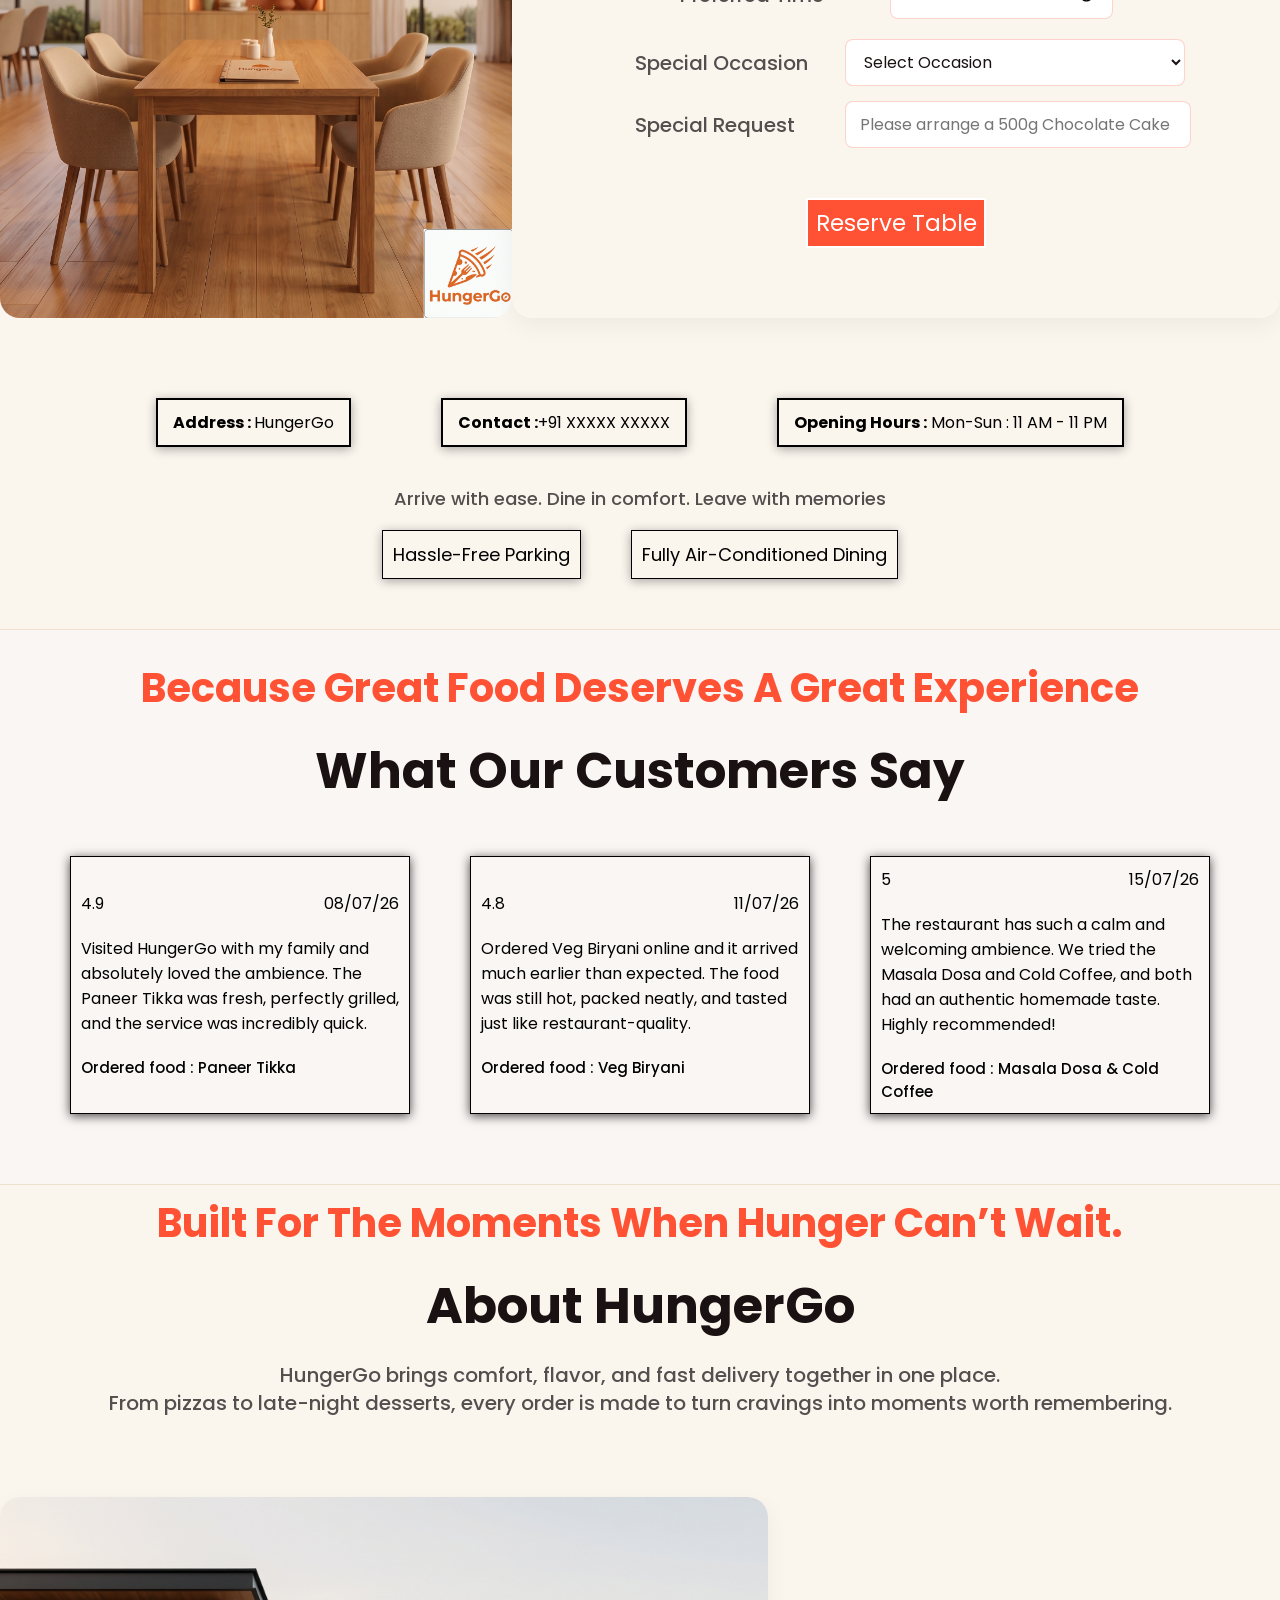
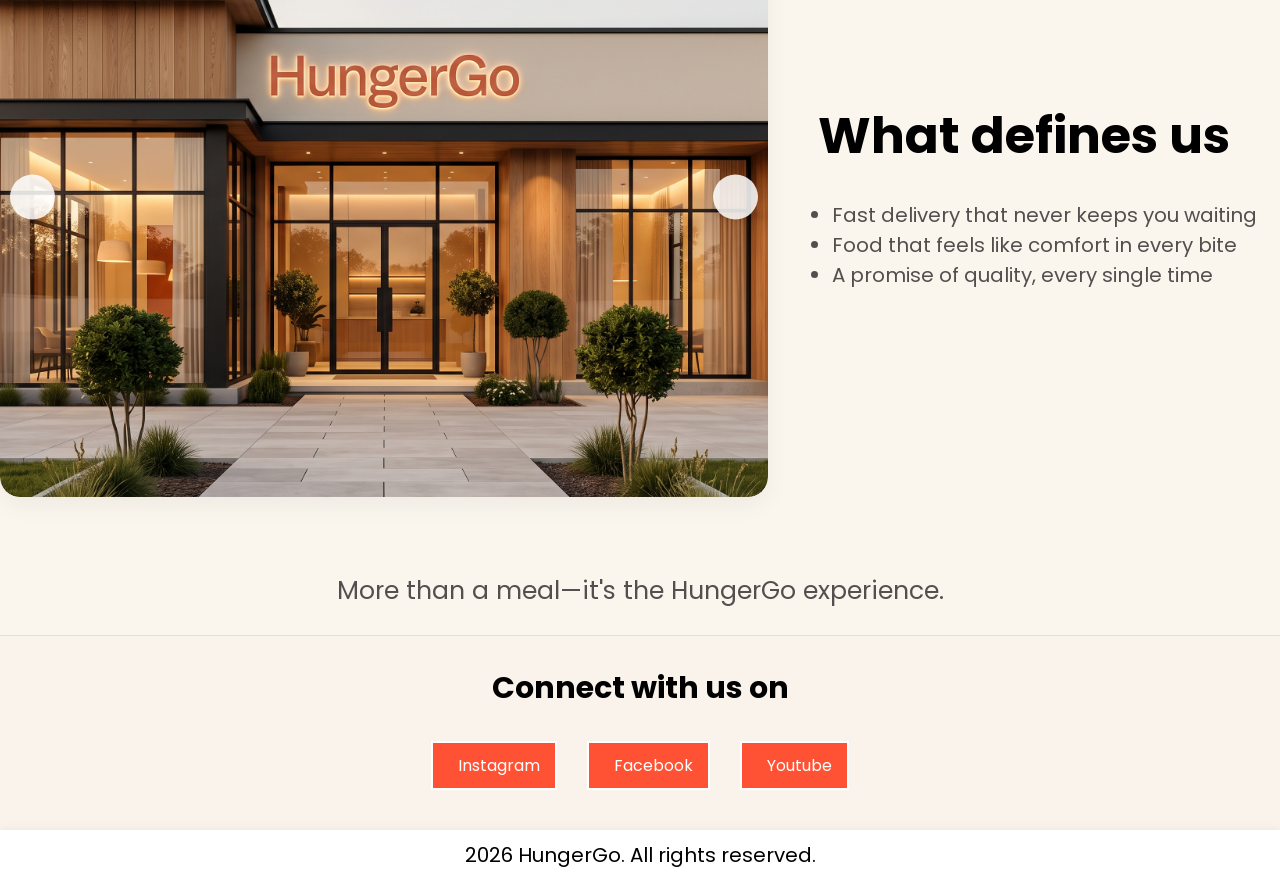
==== commit 579781e8: "Complete first version of HungerGo" ====
--- a/index.html
+++ b/index.html
@@ -28,9 +28,9 @@
                 <div><a class="links" href="#reviews">Reviews</a></div>
                 <div><a class="links" href="#about">About</a></div>
                 
-                <div id="profileicon"><i style="color: rgb(37, 154, 250)" class="fa-solid fa-circle-user"></i></div>
-                <div id="wishlisticon"><i style="color:red" class="fa-solid fa-heart"></i> <span id="wishlist">0</span></div>
-                <div id="carticon"><i style="color:rgb(116, 113, 113)" class="fa-solid fa-cart-shopping"></i> <span id="cart">0</span> </div>
+                <div id="profileIcon"><i style="color: rgb(37, 154, 250)" class="fa-solid fa-circle-user"></i></div>
+                <div id="wishlistIcon"><i style="color:red" class="fa-solid fa-heart"></i> <span id="wishlistcountnav">0</span></div>
+                <div id="cartIcon"><i style="color:rgb(116, 113, 113)" class="fa-solid fa-cart-shopping"></i> <span id="cartcountnav">0</span> </div>
                 <div><i style="color:goldenrod" id="toggle" class="fa-solid fa-sun"></i></div>
             </div>
 
@@ -175,7 +175,7 @@
             </div>
 
             <div id="filters">
-                <div>Filters</div>
+                <div class="heading">Filters</div>
 
                 <div class="filteroptions">
                     <div>
--- a/style.css
+++ b/style.css
@@ -29,6 +29,7 @@
     background-color: #FAF9F6;
     margin:0px;
     padding:0px;
+    transition: background-color 0.3s ease, color 0.3s ease;
 }
 
 nav{
@@ -530,10 +531,6 @@
     box-shadow: 0px 2px 12px 0px rgba(255, 82, 52, 0.35);
 }
 
-/* .categoriescard.activecategory img{
-    border:2px solid rgb(255, 82, 52);
-} */
-
 .categoriescardtext{
     color: #554E4E;
     width:100%;
@@ -549,42 +546,49 @@
     align-items: center;
     width:100%;
     height:50px;
-    font-size: 20px;
-    color:#554E4E;
+    color:black;
     background: rgba(255,255,255,0.65);
     border:1px solid rgba(0,0,0,.05);
     box-shadow: 0 4px 15px rgba(0, 0, 0, 0.03);
 }
 
+#filters .heading{
+    font-size: 25px;;
+}
+
 .filteroptions{
     display:flex;
-    justify-content: space-between;
-    align-items: center;
-    gap:100px;
+    justify-content: center;
+    align-items: center;
+    gap:20px;
     margin:0px 0px 0px 60px;
     cursor: pointer;
+    font-size: 15px;
+    font-weight: 420;
+}
+
+.filteroptions select{
+    padding:5px;
+    margin:5px;
 }
 
 .filteroptions div{
     padding:6px;
 }
 
-.clearfilters{
+.clearfilters, .applyfilters{
     padding:4px;
     cursor: pointer;
-}
-
-.clearfilters:hover,.filteroptions div:hover{
+    font-size: 18px;
+}
+
+.clearfilters:hover, .filteroptions div:hover, .applyfilters:hover{
     transform: scale(1.05);
-    color:#474242;
-    box-shadow: 0px 2px 5px 0px rgba(0, 0, 0, 0.09);
-}
-
-.clearfilters:active{
-    transform: scale(0.95);
-}
-
-.filteroptions div:active{
+    color:#000000;
+    font-weight: 450;
+}
+
+.clearfilters:active, .applyfilters:active{
     transform: scale(0.95);
 }
 
@@ -593,7 +597,7 @@
 }
 
 .container{
-    margin:100px auto;
+    margin:50px auto;
     display: grid;
     grid-template-columns: repeat(4,1fr);
     width:100%;
@@ -870,13 +874,13 @@
     display:flex;
     justify-content: center;
     align-items: center;
+    gap:50px;
 }
 
 .info div{
-    margin:60px 40px;
+    margin:20px;
     padding:10px 15px;
     border:2px solid black;
-    /* background-color: rgb(248, 203, 159); */
     box-shadow: 0px 2px 10px 0px rgba(0, 0, 0, 0.333);
 }
 
@@ -937,6 +941,7 @@
     display:grid;
     grid-template-columns: repeat(3,1fr);
     gap:20px;
+    margin:0px 50px;
     transition: transform 0.4s ease, opacity 0.4s ease;
 }
 
@@ -953,8 +958,8 @@
     display:flex;
     flex-direction: column;
     justify-content: center;
-    align-items: center;
-    gap:10px;
+    align-items: flex-start;
+    gap:20px;
 }
 
 .reviewscard .details{
@@ -963,9 +968,12 @@
     justify-content: space-between;
 }
 
-.reviewscard .reviewfood{
-    text-align: left;
-}
+.reviewscard .orderedfood{
+    text-align: left !important;
+    font-weight: 500;
+    font-size: 15px;
+}
+
 
 #about{
     background-color: rgba(249, 223, 188,0.15);
@@ -976,7 +984,7 @@
     margin:0px auto;
     padding:10px;
     text-align: center;
-    width:70%;
+    width:100%;
 }
 
 h1.abouthead{
@@ -1021,7 +1029,6 @@
 
 .slide{
     position: absolute;
-    padding:20px;
     width: 100%;
     height:100%;
     object-fit: cover;
@@ -1052,10 +1059,10 @@
 }
 
 .prev{
-    left: 20px;
+    left: 10px;
 }
 .next{
-    right: 20px;
+    right: 10px;
 }
 
 .prev:hover,.next:hover {
@@ -1149,4 +1156,70 @@
 
 footer p{
     margin:0;
-}+}
+
+/* body.dark{
+    background-color:#181414;
+    color:#EDEAE6;
+}
+
+body.dark nav,
+body.dark footer,
+body.dark .sidedrawer{
+    background-color:#221c1c;
+    color:#EDEAE6;
+}
+
+body.dark #navbarR a{
+    color:#EDEAE6;
+}
+
+body.dark #menu,
+body.dark #reviews{
+    background-color:rgba(255,255,255,0.03);
+}
+
+body.dark #reserve,
+body.dark #about{
+    background-color:rgba(255,255,255,0.02);
+}
+
+body.dark .search,
+body.dark .suggestionbox,
+body.dark #categories,
+body.dark #filters,
+body.dark #right{
+    background-color:#221c1c;
+    color:#EDEAE6;
+}
+
+body.dark #searchbar{
+    background-color:#221c1c;
+    color:#EDEAE6;
+}
+
+body.dark form input,
+body.dark form select{
+    background-color:#2b2424;
+    color:#EDEAE6;
+    border-color: rgba(255, 82, 52, 0.35);
+}
+
+body.dark .foodcard,
+body.dark .reviewscard{
+    background-color:#221c1c;
+}
+
+body.dark .fooddesc .category,
+body.dark .reviewscard .reviewtext,
+body.dark p.menuhead,
+body.dark p.reservehead,
+body.dark p.reviewhead,
+body.dark p.abouthead,
+body.dark .closing p{
+    color:#CFC9C2;
+}
+
+body.dark .categoriescardtext{
+    color:#CFC9C2;
+} */
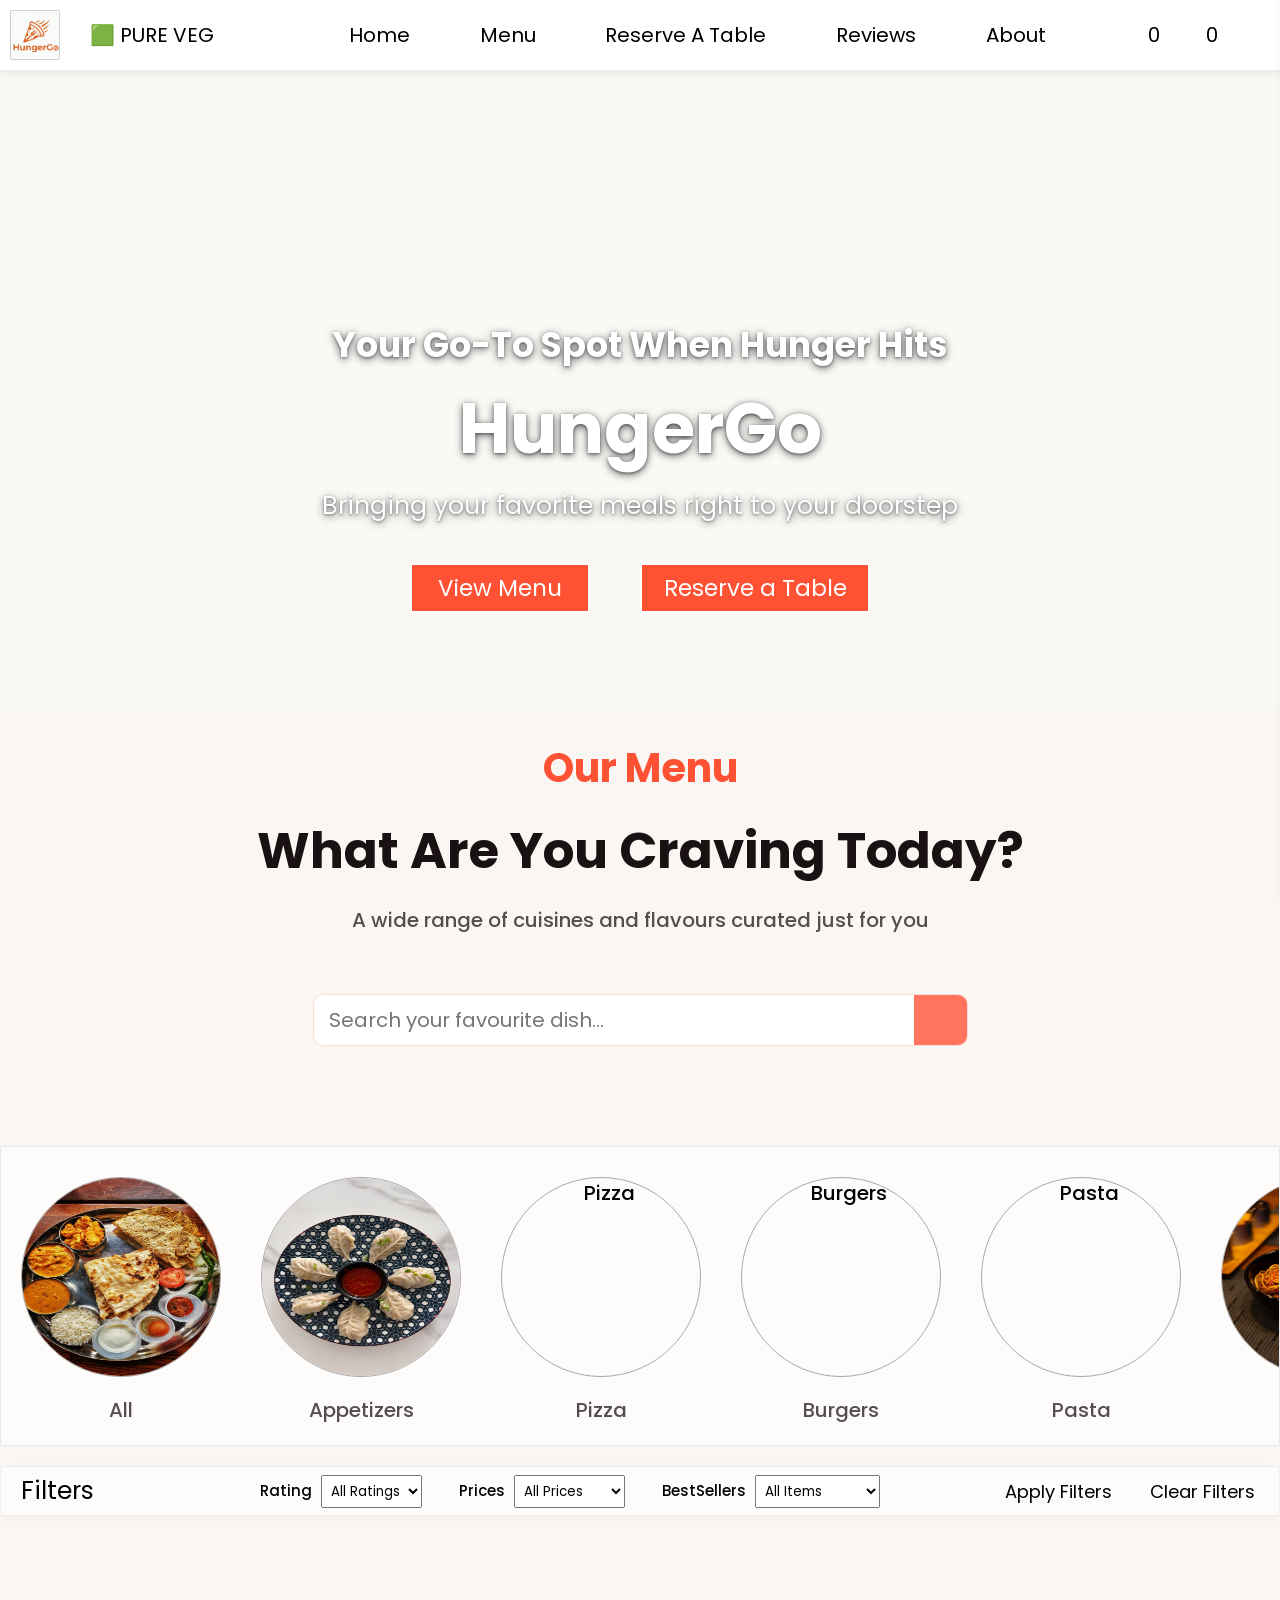
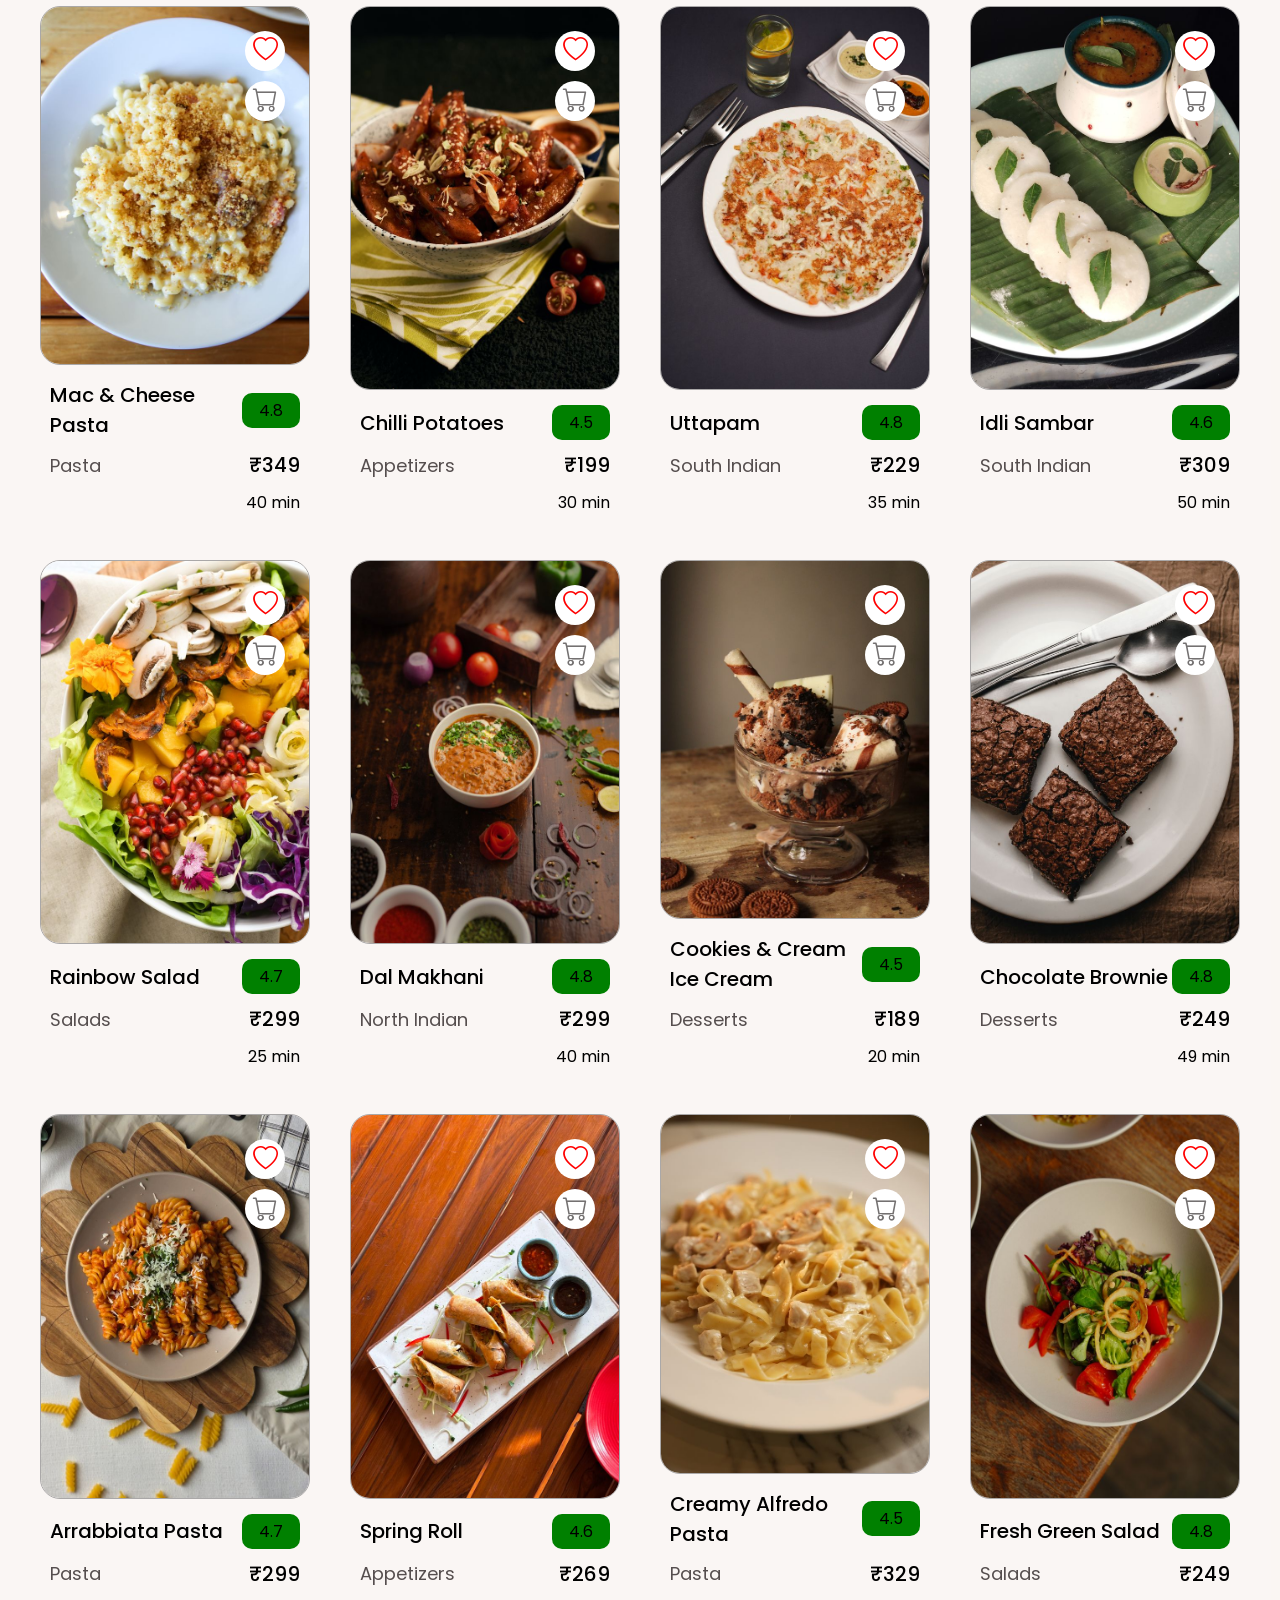
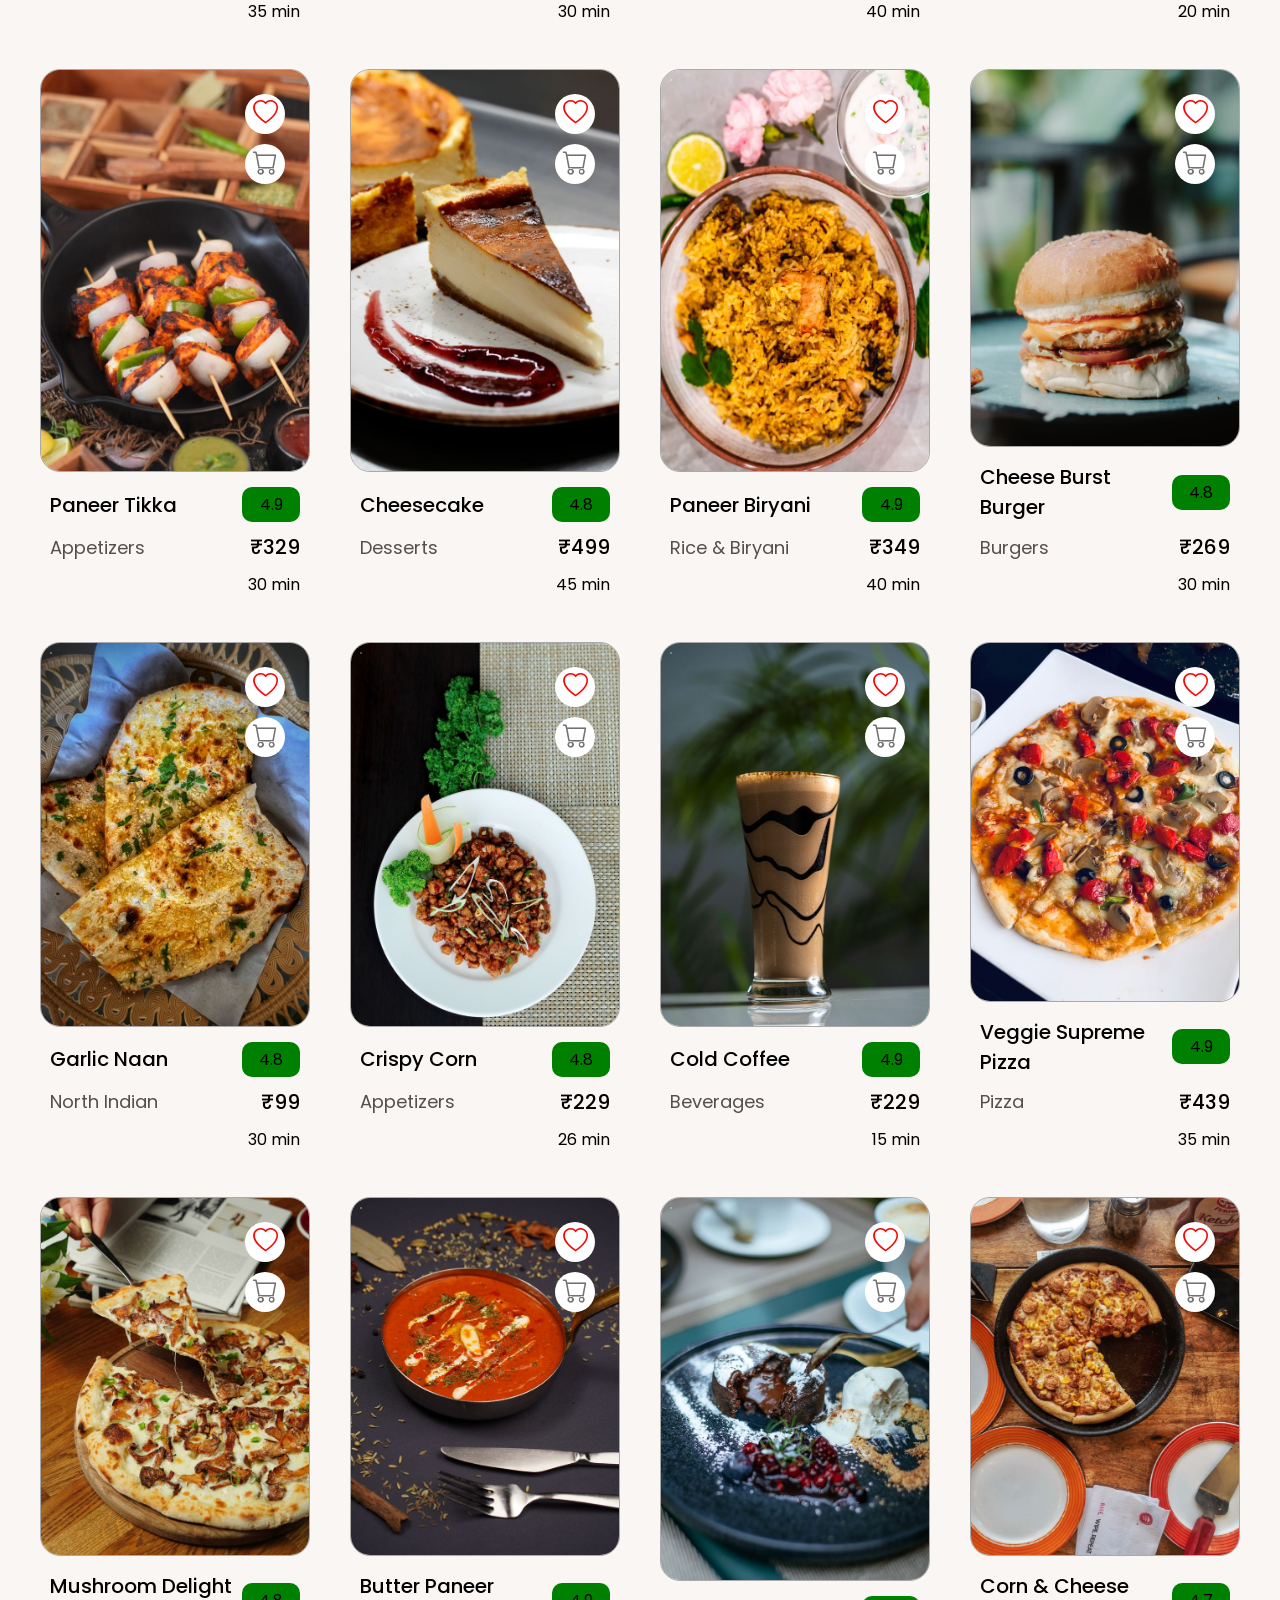
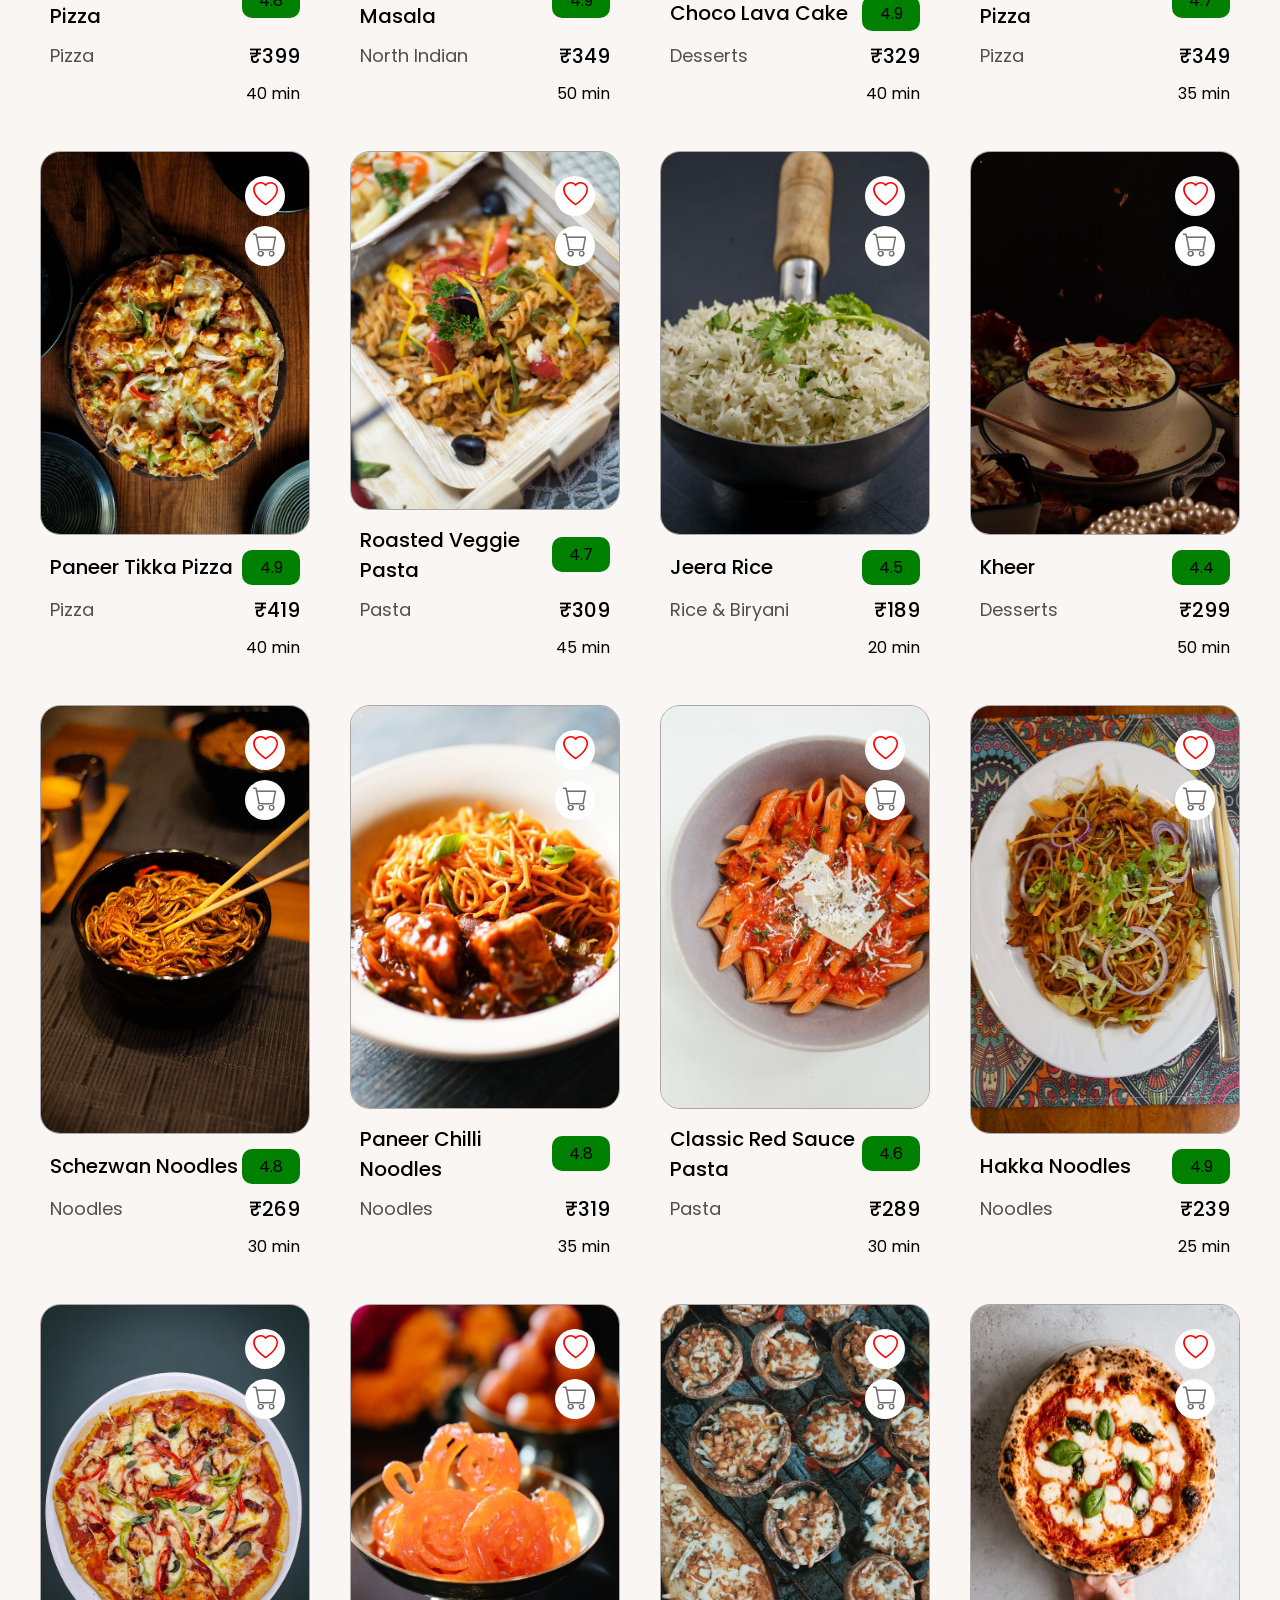
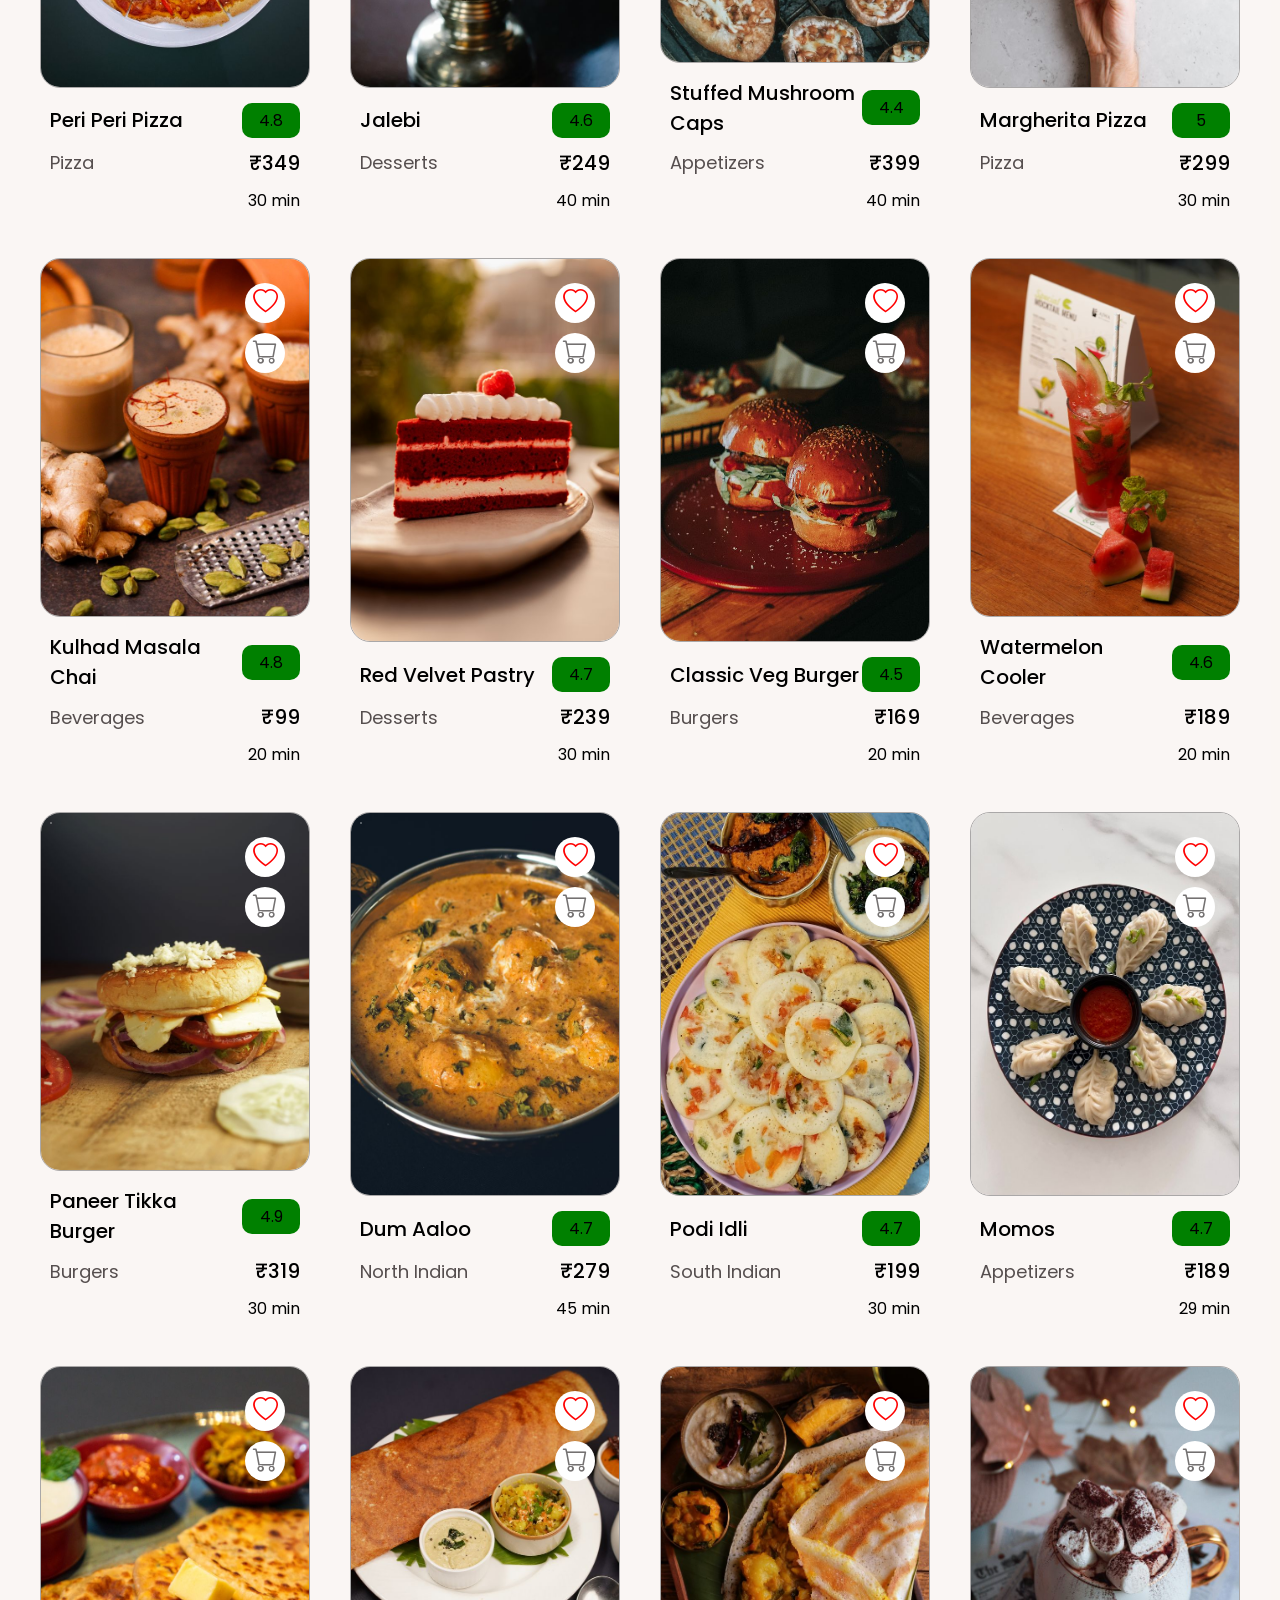
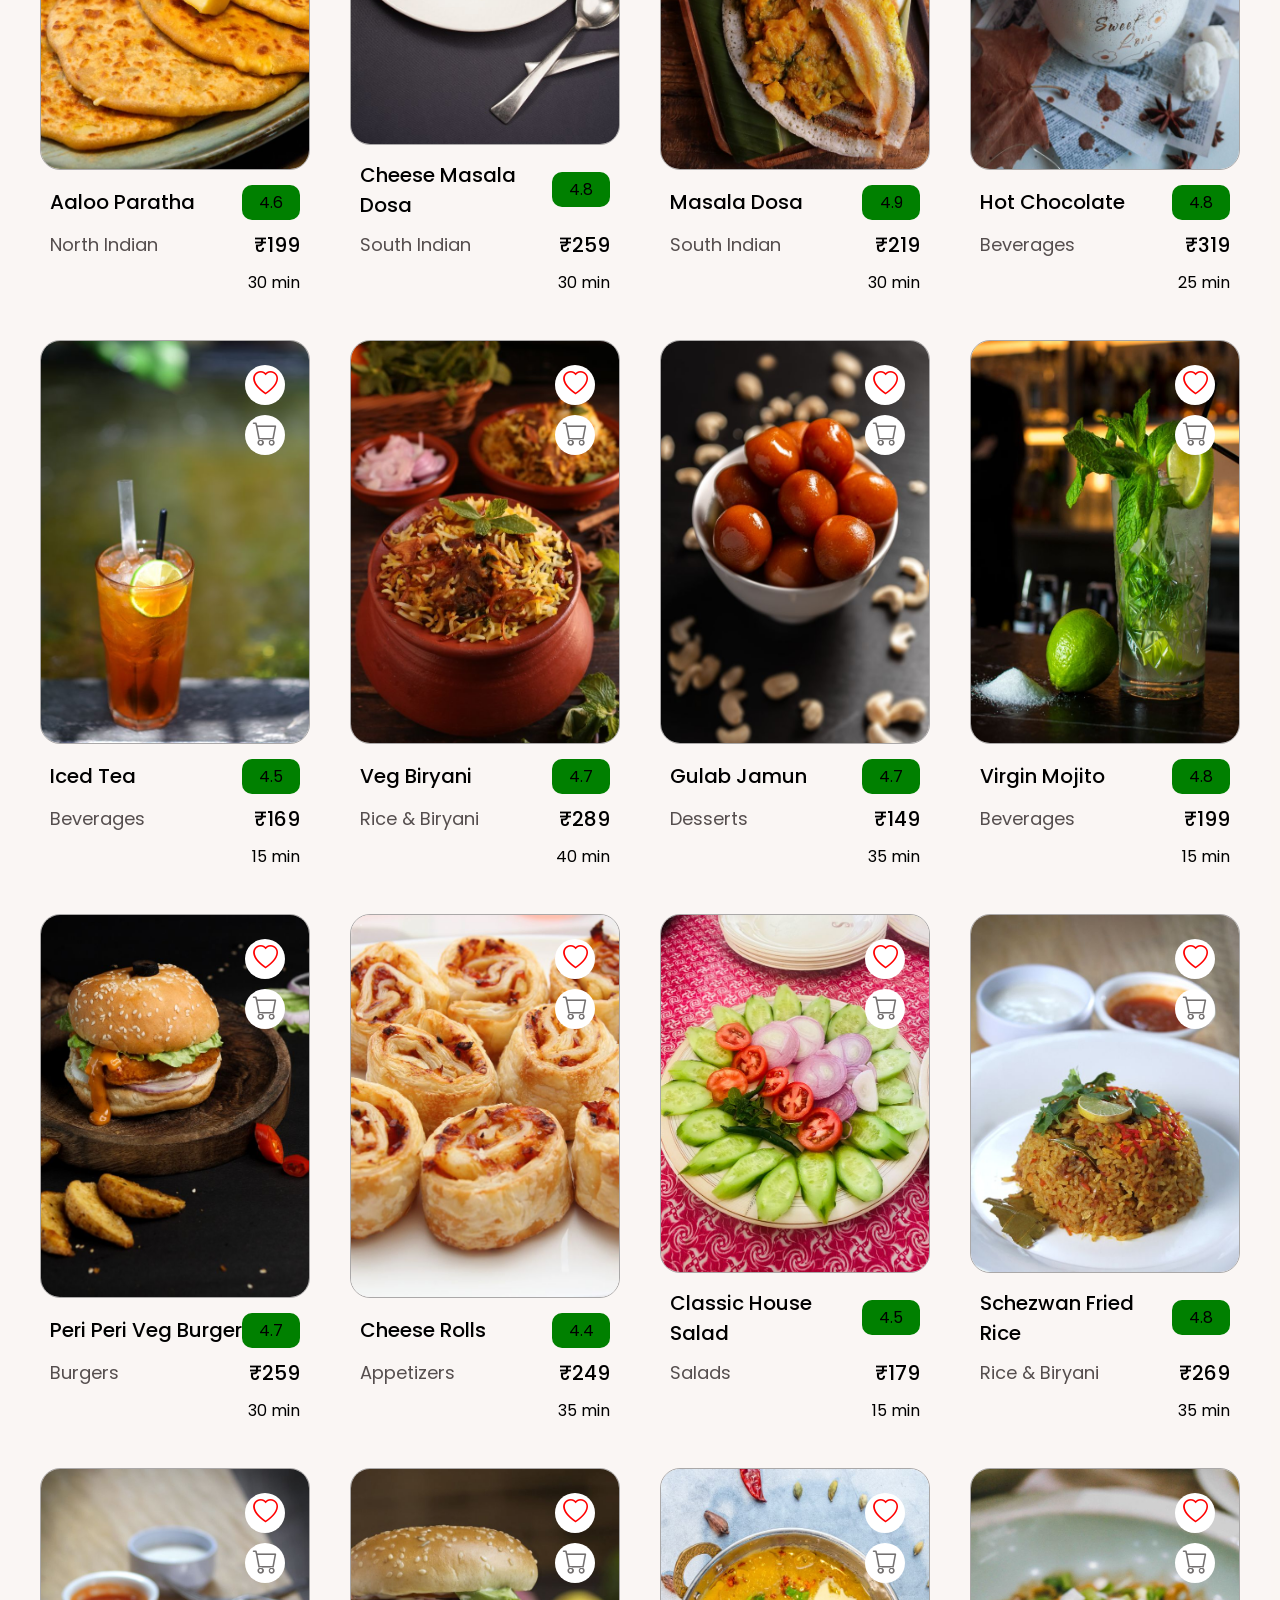
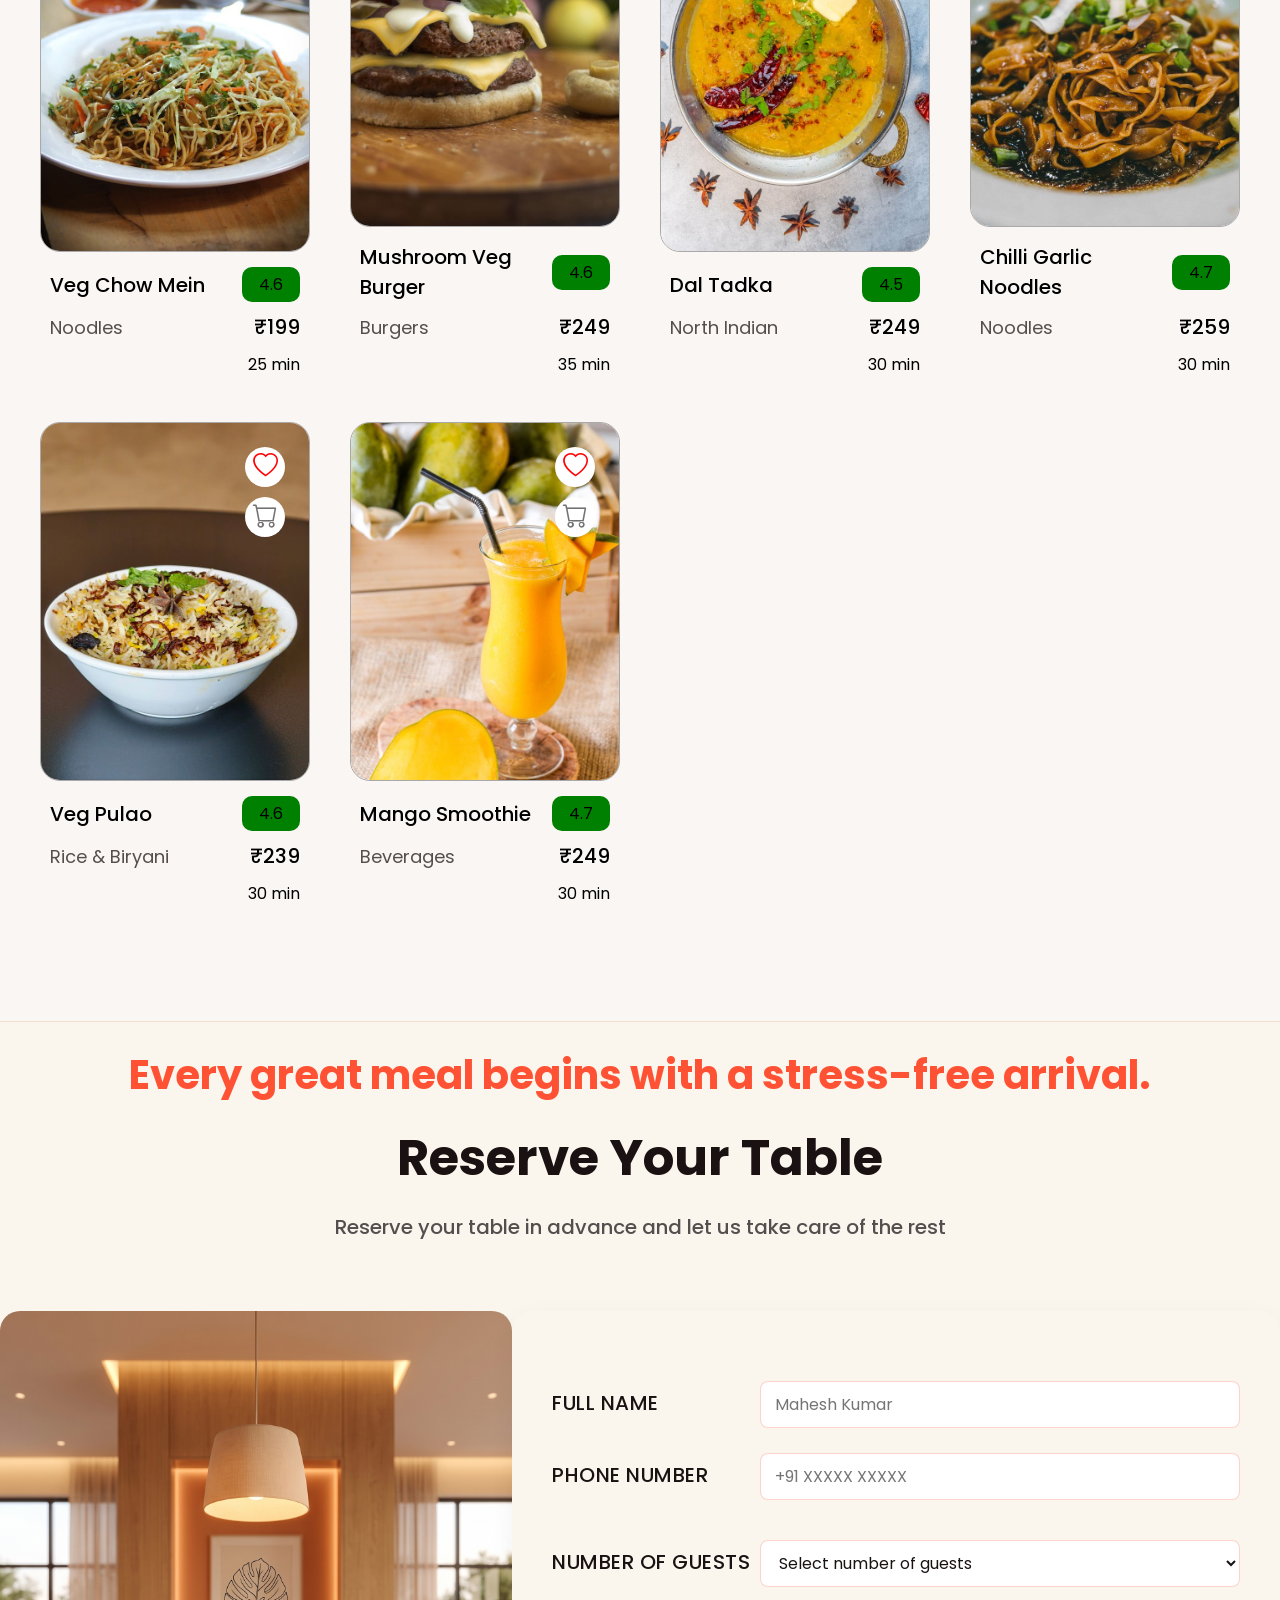
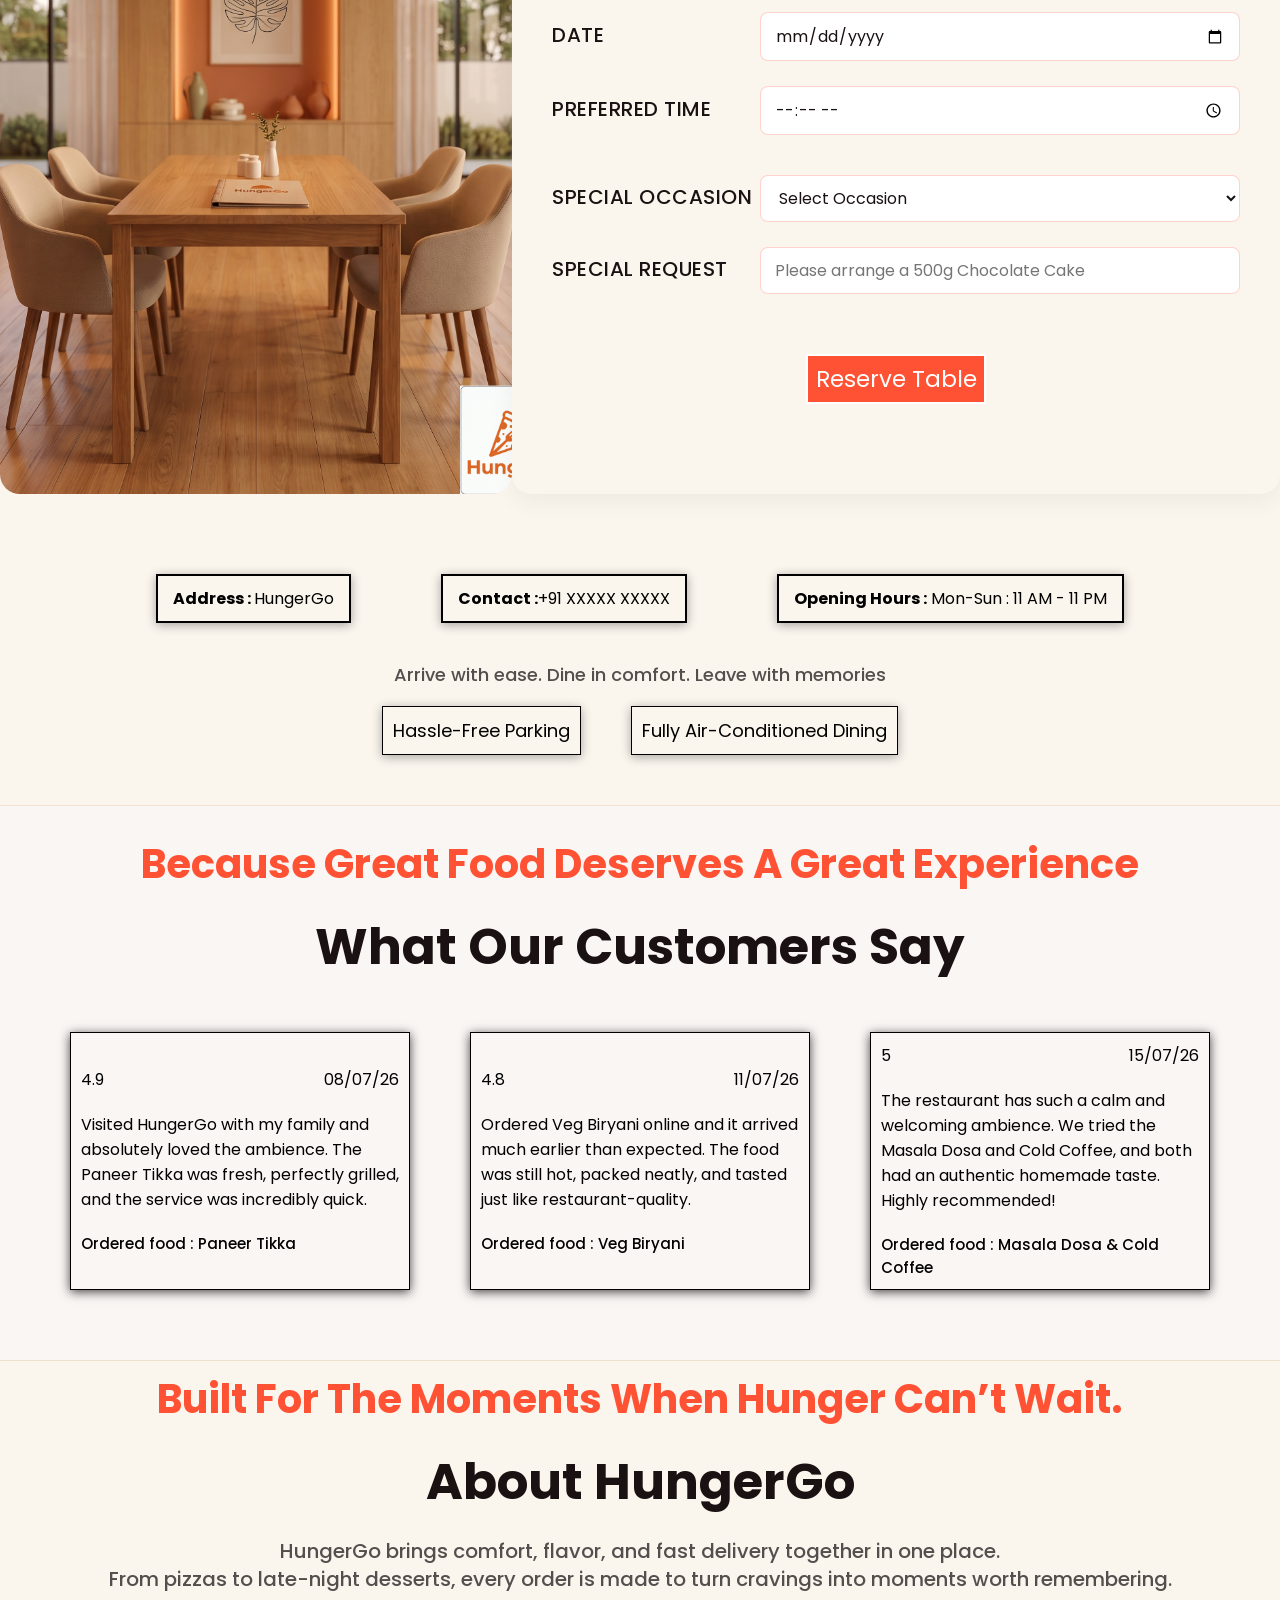
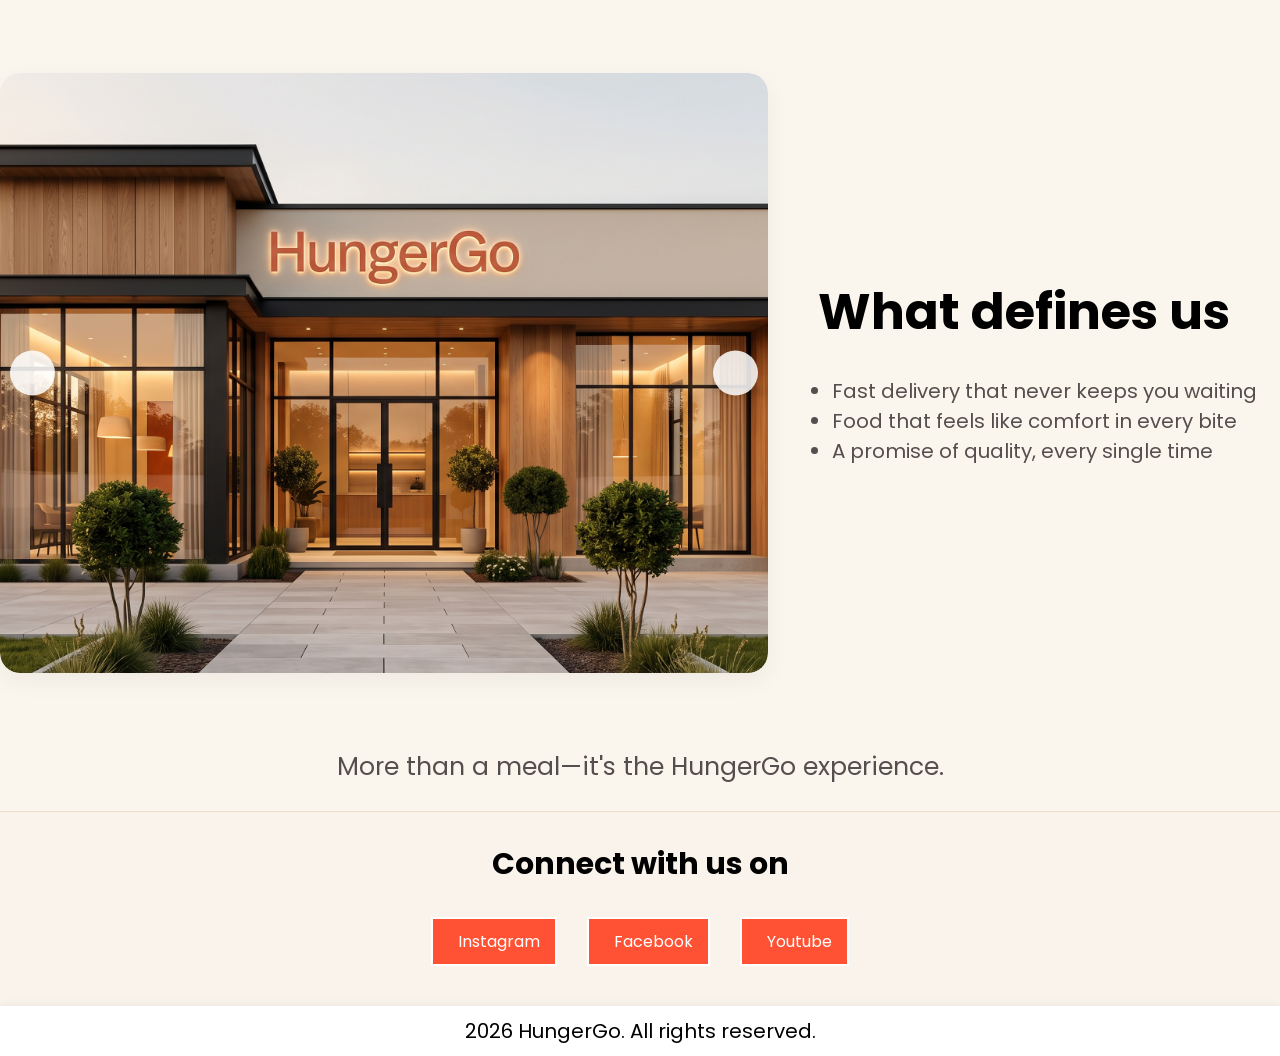
==== commit dc16049c: "dark mode and media query added" ====
--- a/index.html
+++ b/index.html
@@ -99,8 +99,10 @@
             <h1>HungerGo</h1>
             <p>Bringing your favorite meals right to your doorstep</p>
 
-            <button class="viewmenu"> View Menu </button>
-            <button class="reservebutton"> Reserve a Table </button>
+            <div class="hometextbuttons">
+                <button class="viewmenu"> View Menu </button>
+                <button class="reservebutton"> Reserve a Table </button>
+            </div>
         </div>
 
     </section>
@@ -209,8 +211,10 @@
                     </div>
                 </div>
 
-                <div class="applyfilters"><i  class=" icons fa-solid fa-sliders"></i> Apply Filters</div>
-                <div class="clearfilters"><i class="icons fa-solid fa-arrows-rotate"></i>Clear Filters</div>
+                <div class="applyandclear">
+                    <div class="applyfilters"><i  class=" icons fa-solid fa-sliders"></i> Apply Filters</div>
+                    <div class="clearfilters"><i class="icons fa-solid fa-arrows-rotate"></i>Clear Filters</div>
+                </div>
             </div>
 
             <div class="container">
--- a/style.css
+++ b/style.css
@@ -91,7 +91,6 @@
 
 .links:hover{
     transform: scale(1.05);
-    /* box-shadow: 2px 3px 5px 1px rgba(168, 167, 167, 0.8); */
     font-weight: 550;
 }
 
@@ -105,7 +104,11 @@
     pointer-events:none;
     transition: opacity 0.25s ease;
 }
-#overlay.show{ opacity:1; pointer-events:all; }
+
+#overlay.show{
+    opacity:1;
+    pointer-events:all;
+}
 
 .sidedrawer{
     position:fixed;
@@ -119,6 +122,7 @@
     overflow-y:auto;
     transition: right 0.3s ease;
 }
+
 .sidedrawer.open{
      right:0; 
 }
@@ -142,6 +146,7 @@
     margin-top:10px;
 
 }
+
 .sidedrawer h3{
     color:#554E4E;
     font-weight:450;
@@ -179,6 +184,7 @@
     padding:15px 0;
     border-bottom:1px solid #EDEAE6;
 }
+
 .cartitem img, .wishlistitem img{
     width:70px;
     height:70px;
@@ -222,8 +228,8 @@
     color:#554E4E;
     cursor:pointer;
     padding:8px;
-
-}
+}
+
 .removeitem:hover{
     color: rgb(255, 82, 52);
 }
@@ -293,20 +299,21 @@
 }
 
 #home{
+    position:relative;
     padding-top: 70px;
 }
 
 #home video{
     display:block;
     width:100%;
-    position:relative;
     margin:0;
 }
 
 #hometext{
+    width:100%;
     position: absolute;
-    top:55%;
-    left: 50%;                
+    top:45%;
+    left: 50%;         
     transform: translateX(-50%);
     text-align: center;
     font-size: 25px;
@@ -331,8 +338,15 @@
     line-height: 1.7;
 }
 
+.hometextbuttons{
+    display: flex;
+    justify-content: center;
+    align-items:center;
+    gap:50px
+}
+
 #hometext button{
-    margin:40px 20px;
+    margin:40px 0px;
     width:180px;
     height:50px;
     font-size: 23px;
@@ -576,6 +590,13 @@
     padding:6px;
 }
 
+.applyandclear{
+    display: flex;
+    justify-content: center;
+    align-items: center;
+    gap:20px;
+}
+
 .clearfilters, .applyfilters{
     padding:4px;
     cursor: pointer;
@@ -787,7 +808,7 @@
     align-items: center;
     position:relative;
     font-size: 20px;
-    padding:30px;
+    padding:50px 40px;
     border-radius:20px;
     box-shadow: 0 8px 24px rgba(0,0,0,0.05);
 }   
@@ -796,14 +817,16 @@
     display: flex;
     flex-direction: column;
     align-items: center; 
+    width:100%;
 }
 
 .part{
     margin:0 auto;
-    padding:10px;
+    padding:20px 0px;
     display:flex;
     flex-direction: column;
-    gap:15px;
+    gap:25px;
+    width:100%;
 }
 
 .part div{
@@ -811,7 +834,7 @@
     flex-direction: row;
     align-items: center;
     justify-content: flex-start;
-    gap: 10px;
+    gap: 8px;
     flex:1;
 }
 
@@ -822,8 +845,11 @@
     padding:0px;
     flex: 0 0 200px;
     text-align: left;
-    color:#554E4E;
+    color:#1A1212;
     font-weight:500;
+    text-transform: uppercase; 
+    letter-spacing: 0.5px;
+    margin-bottom: 3px; 
 }
 
 form input, form select{
@@ -1158,68 +1184,487 @@
     margin:0;
 }
 
-/* body.dark{
-    background-color:#181414;
-    color:#EDEAE6;
-}
-
-body.dark nav,
-body.dark footer,
-body.dark .sidedrawer{
-    background-color:#221c1c;
-    color:#EDEAE6;
-}
-
-body.dark #navbarR a{
-    color:#EDEAE6;
-}
-
-body.dark #menu,
-body.dark #reviews{
-    background-color:rgba(255,255,255,0.03);
-}
-
-body.dark #reserve,
-body.dark #about{
-    background-color:rgba(255,255,255,0.02);
-}
-
-body.dark .search,
-body.dark .suggestionbox,
-body.dark #categories,
-body.dark #filters,
-body.dark #right{
-    background-color:#221c1c;
-    color:#EDEAE6;
-}
-
-body.dark #searchbar{
-    background-color:#221c1c;
-    color:#EDEAE6;
-}
-
-body.dark form input,
-body.dark form select{
-    background-color:#2b2424;
-    color:#EDEAE6;
-    border-color: rgba(255, 82, 52, 0.35);
-}
-
-body.dark .foodcard,
-body.dark .reviewscard{
-    background-color:#221c1c;
-}
-
-body.dark .fooddesc .category,
-body.dark .reviewscard .reviewtext,
-body.dark p.menuhead,
-body.dark p.reservehead,
-body.dark p.reviewhead,
-body.dark p.abouthead,
-body.dark .closing p{
-    color:#CFC9C2;
-}
-
-body.dark .categoriescardtext{
-    color:#CFC9C2;
-} */+
+/* TASK 1 — RESPONSIVE MEDIA QUERIES */
+  
+
+@media (max-width: 1024px) {
+
+    .container {
+        grid-template-columns: repeat(3, 1fr);
+    }
+
+    #reviewcardscontainer {
+        grid-template-columns: repeat(2, 1fr);
+    }
+    
+    #navbarL {
+        width: 35%;
+    }
+
+    #navbarR {
+        width: 65%;
+        font-size: 16px;
+    }
+
+    .links {
+        padding: 5px 8px;
+    }
+    
+    #hometext h1 {
+        font-size: 55px;
+    }
+    #hometext h2 {
+        font-size: 30px;
+    }
+}
+
+@media (max-width: 768px) {
+
+    nav {
+        flex-direction: column;
+        height: auto;
+        padding: 15px 0;
+    }
+
+    #navbarL, #navbarR {
+        width: 100%;
+        justify-content: center;
+        margin: 0;
+        padding: 5px;
+    }
+
+    #navbarR {
+        flex-wrap: wrap;
+        gap: 20px;
+    }
+    
+    #home {
+        padding-top: 130px; 
+    }
+
+    #hometext h1 {
+        font-size: 45px;
+    }
+
+    #hometext h2 {
+        font-size: 25px;
+    }
+    
+    .container {
+        grid-template-columns: repeat(2, 1fr);
+    }
+
+    #reviewcardscontainer {
+        grid-template-columns: 1fr;
+        margin: 0 20px;
+    }
+    
+    .reserve {
+        flex-direction: column;
+        padding: 15px;
+    }
+
+    #left, #right {
+        width: 100%;
+    }
+
+    #left {
+        height: 350px;
+        margin-bottom: 30px;
+    }
+
+    .part {
+        flex-direction: column;
+        width: 100%;
+    }
+
+    .part div {
+        width: 100%;
+        flex-direction: column;
+        align-items: stretch;
+    }
+
+    form label {
+        flex: none;
+        margin-bottom: 5px;
+    }
+
+    form input, form select {
+        width: 100%;
+    }
+    
+    #filters {
+        flex-direction: column;
+        height: auto;
+        gap: 15px;
+        padding: 20px 10px;
+    }
+
+    .filteroptions {
+        margin: 0;
+        flex-wrap: wrap;
+    }
+    
+    .info {
+        flex-direction: column;
+        gap: 10px;
+    }
+    
+    #def {
+        flex-direction: column;
+    }
+
+    .l, .r {
+        width: 100%;
+    }
+
+    .l {
+        height: 400px;
+    }
+}
+
+@media (max-width: 576px) {
+
+    #hometext h1 {
+        font-size: 40px;
+    }
+    #hometext h2 {
+        font-size: 25px;
+    }
+
+    #hometext p{
+        font-size: 15px;
+    }
+
+    .hometextbuttons{
+        gap:0px;
+    }
+    
+    #hometext button{
+        margin:20px;
+        font-size: 15px;
+        height:40px;
+        width:100px;
+    }
+
+    .reservebutton{
+        width:150px !important; 
+    }
+
+    .container {
+        grid-template-columns: 1fr;
+    }
+
+    .extra {
+        flex-direction: column;
+        gap: 15px;
+    }
+    
+    #navbarR {
+        font-size: 14px;
+        gap: 15px;
+    }
+
+    .sidedrawer {
+        width: 100%;
+        right: -100%;
+    }
+    
+    h1.menuhead, h1.reservehead, h1.abouthead, h1.reviewhead {
+        font-size: 35px;
+    }
+    h2.menuhead, h2.reservehead, h2.abouthead, h2.reviewhead {
+        font-size: 25px;
+    }
+}
+
+@media (max-width: 400px) {
+
+    #hometext h1 {
+        font-size: 25px;
+    }
+    #hometext h2 {
+        font-size: 20px;
+    }
+
+    #hometext p{
+        font-size: 15px;
+    }
+
+    .hometextbuttons{
+        gap:0px;
+    }
+    
+    #hometext button{
+        margin:10px;
+        font-size: 15px;
+        height:40px;
+        width:100px;
+    }
+
+    .reservebutton{
+        width:150px !important; 
+    }
+
+    form button, .reservebutton, .viewmenu {
+        width: 100% !important;
+        margin: 30px 0;
+    }
+
+    .categoriescard {
+        min-width: 150px;
+    }
+
+    #categories img {
+        width: 120px;
+        height: 120px;
+    }
+    
+    .foodoptions {
+        font-size: 20px;
+    }
+
+    .part {
+        padding: 0px;
+    }
+}
+
+
+/* TASK 2 — PREMIUM DARK MODE */
+
+
+body.dark {
+    background-color: #1A1614;
+    color: #F2EFEB;
+}
+
+body.dark ::-webkit-scrollbar-track {
+    background: #1A1614;
+}
+
+body.dark ::-webkit-scrollbar-thumb {
+    background: #3D3330;
+}
+
+body.dark ::-webkit-scrollbar-thumb:hover {
+    background: #5C4D48;
+}
+
+body.dark nav {
+    background-color: #241E1C;
+    box-shadow: 0px 2px 10px 1px rgba(0, 0, 0, 0.5);
+}
+
+body.dark #navbarR a {
+    color: #F2EFEB;
+}
+
+body.dark .sidedrawer {
+    background-color: #241E1C;
+    box-shadow: -4px 0 20px rgba(0, 0, 0, 0.6);
+}
+
+body.dark .sidedrawer .closedrawer {
+    color: #A89F9A;
+}
+
+body.dark .sidedrawer h3, body.dark #emptycart, body.dark #emptywishlist, body.dark .profileinfo p {
+    color: #A89F9A;
+}
+
+body.dark #emptycart p:first-child, body.dark #emptywishlist p:first-child, body.dark .profileinfo p span {
+    color: #F2EFEB;
+}
+
+body.dark .cartitem, body.dark .wishlistitem {
+    border-bottom: 1px solid #3D3330;
+}
+
+body.dark .cartitem-price, body.dark .wishlistitem-price {
+    color: #A89F9A;
+}
+
+body.dark .qtycontrol button {
+    border: 1px solid #3D3330;
+    background: #1A1614;
+    color: #F2EFEB;
+}
+body.dark .removeitem, body.dark .addtocartfromwishlist {
+    color: #A89F9A;
+}
+
+body.dark .removeitem:hover {
+    color: #FF5234;
+}
+
+body.dark .carttotalrow {
+    border-top: 2px solid #F2EFEB;
+}
+
+body.dark .profilebtns button {
+    background: #1A1614;
+    border: 1px solid #3D3330;
+    color: #F2EFEB;
+}
+
+body.dark .profilebtns button:hover {
+    background: #3D3330;
+}
+
+body.dark h1.menuhead, body.dark h1.reservehead, body.dark h1.abouthead, body.dark h1.reviewhead {
+    color: #F2EFEB;
+}
+
+body.dark p.menuhead, body.dark p.reservehead, body.dark p.abouthead {
+    color: #A89F9A;
+}
+
+body.dark #menu {
+    background-color: rgba(255, 82, 52, 0.03);
+}
+
+body.dark .search {
+    background-color: #241E1C;
+    border: 1px solid rgba(255, 82, 52, 0.3);
+}
+
+body.dark #searchbar {
+    background-color: transparent;
+    color: #F2EFEB;
+}
+
+body.dark .suggestionbox {
+    background-color: #241E1C;
+    color: #F2EFEB;
+    border-color: #FF5234;
+}
+
+body.dark #categories {
+    background-color: rgba(36, 30, 28, 0.85);
+    border: 1px solid #3D3330;
+}
+
+body.dark .categoriescardtext {
+    color: #A89F9A;
+}
+
+body.dark #categories img {
+    border: 1px solid #3D3330;
+}
+
+body.dark #filters {
+    background: rgba(36, 30, 28, 0.85);
+    border: 1px solid rgba(255, 255, 255, 0.05);
+    color: #F2EFEB;
+    box-shadow: 0 4px 15px rgba(0, 0, 0, 0.3);
+}
+
+body.dark .filteroptions select {
+    background-color: #1A1614;
+    color: #F2EFEB;
+    border: 1px solid #3D3330;
+}
+
+body.dark .clearfilters:hover, body.dark .filteroptions div:hover, body.dark .applyfilters:hover {
+    color: #FF5234;
+}
+
+body.dark .foodcard {
+    border: 1px solid #3D3330;
+    background-color: #241E1C;
+}
+
+body.dark .foodcard:hover {
+    box-shadow: 0px 2px 20px 0px rgba(0, 0, 0, 0.6);
+}
+
+body.dark .foodcard img {
+    border: 1px solid #3D3330;
+}
+
+body.dark .foodoptions div {
+    background-color: #1A1614;
+    color: #F2EFEB;
+    border: 1px solid #3D3330;
+}
+
+body.dark .fooddesc .category {
+    color: #A89F9A;
+}
+
+body.dark #reserve {
+    background-color: rgba(255, 82, 52, 0.05);
+    border-top: 1px solid rgba(255, 255, 255, 0.05);
+}
+
+body.dark #right {
+    box-shadow: 0 8px 24px rgba(0, 0, 0, 0.4);
+    background-color: #241E1C;
+}
+
+body.dark form label {
+    color: #A89F9A;
+}
+
+body.dark form input, body.dark form select {
+    background-color: #1A1614;
+    border: 1px solid rgba(255, 82, 52, 0.3);
+    color: #F2EFEB;
+}
+
+body.dark .info div, body.dark .extra div {
+    border: 1px solid #3D3330;
+    background-color: #241E1C;
+    box-shadow: 0px 2px 10px 0px rgba(0, 0, 0, 0.4);
+}
+
+body.dark .closing p {
+    color: #A89F9A;
+}
+
+body.dark #reviews {
+    background-color: rgba(255, 82, 52, 0.03);
+    border-top: 1px solid rgba(255, 255, 255, 0.05);
+}
+
+body.dark .reviewscard {
+    border: 1px solid #3D3330;
+    background-color: #241E1C;
+    box-shadow: 0px 2px 10px 0px rgba(0, 0, 0, 0.4);
+}
+
+body.dark #about {
+    background-color: rgba(255, 82, 52, 0.05);
+    border-top: 1px solid rgba(255, 255, 255, 0.05);
+}
+
+body.dark .l {
+    box-shadow: 0 8px 24px rgba(0, 0, 0, 0.4);
+}
+
+body.dark .r li, body.dark .aboutclosing {
+    color: #A89F9A;
+}
+
+body.dark .prev, body.dark .next {
+    background-color: rgba(26, 22, 20, 0.85);
+    color: #F2EFEB;
+    border: 1px solid #3D3330;
+}
+
+body.dark .prev:hover, body.dark .next:hover {
+    background-color: #241E1C;
+    color: #FF5234;
+}
+
+body.dark .contact {
+    background-color: rgba(255, 82, 52, 0.03);
+    border-top: 1px solid rgba(255, 255, 255, 0.05);
+}
+
+body.dark footer {
+    background-color: #241E1C;
+    box-shadow: 0px -2px 10px 1px rgba(0, 0, 0, 0.4);
+    color: #F2EFEB;
+}
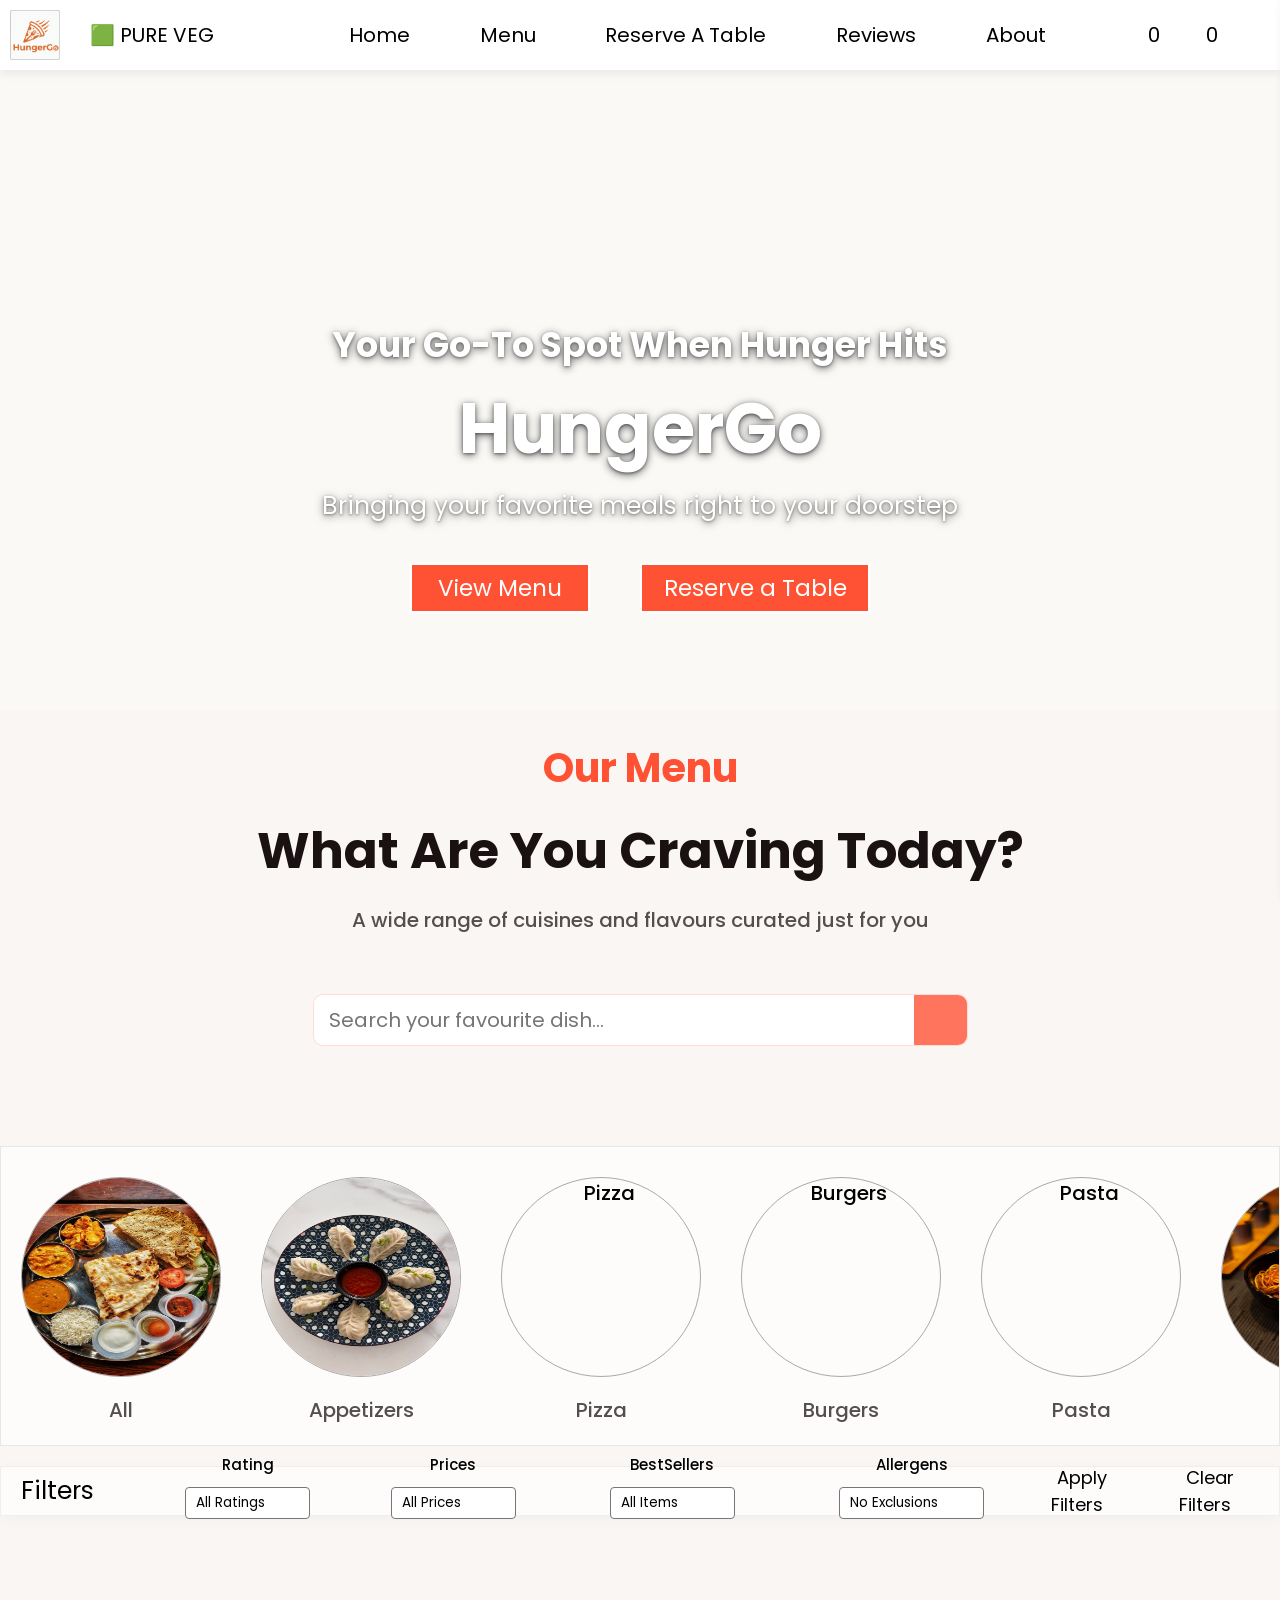
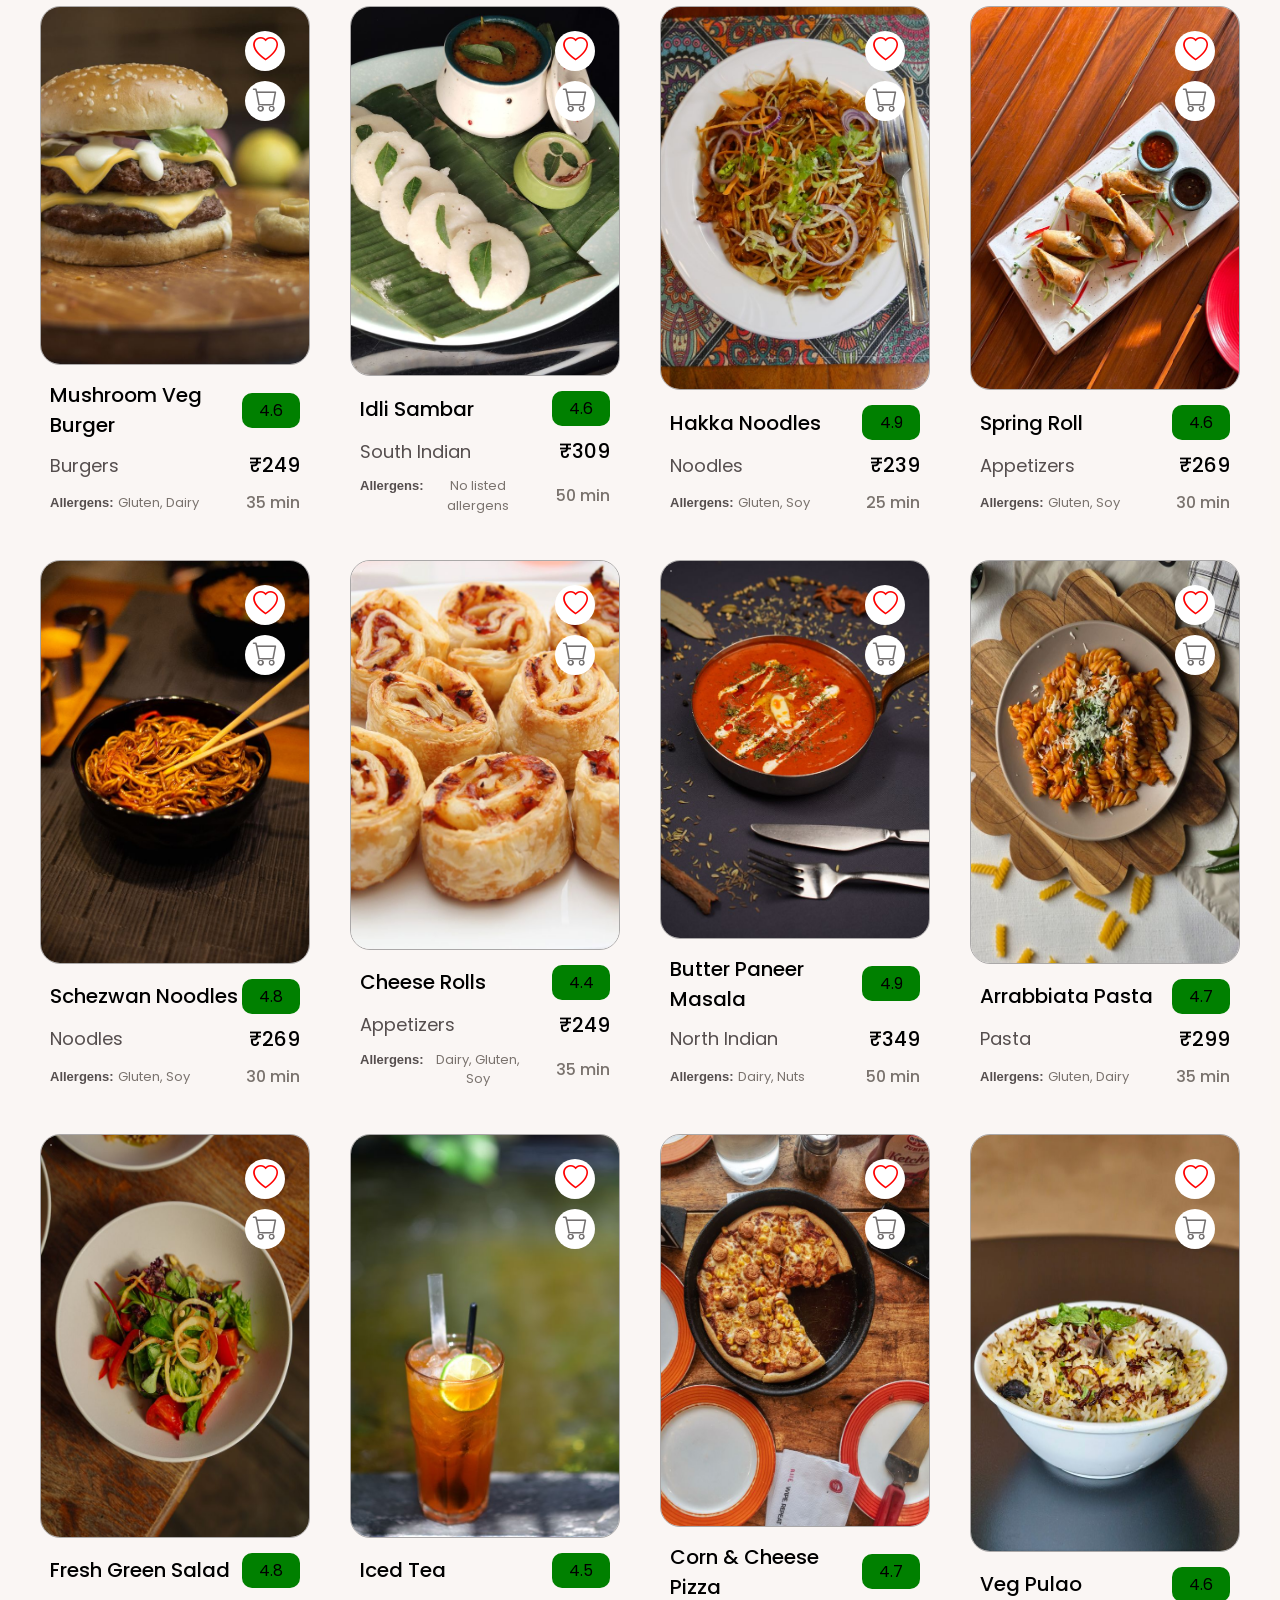
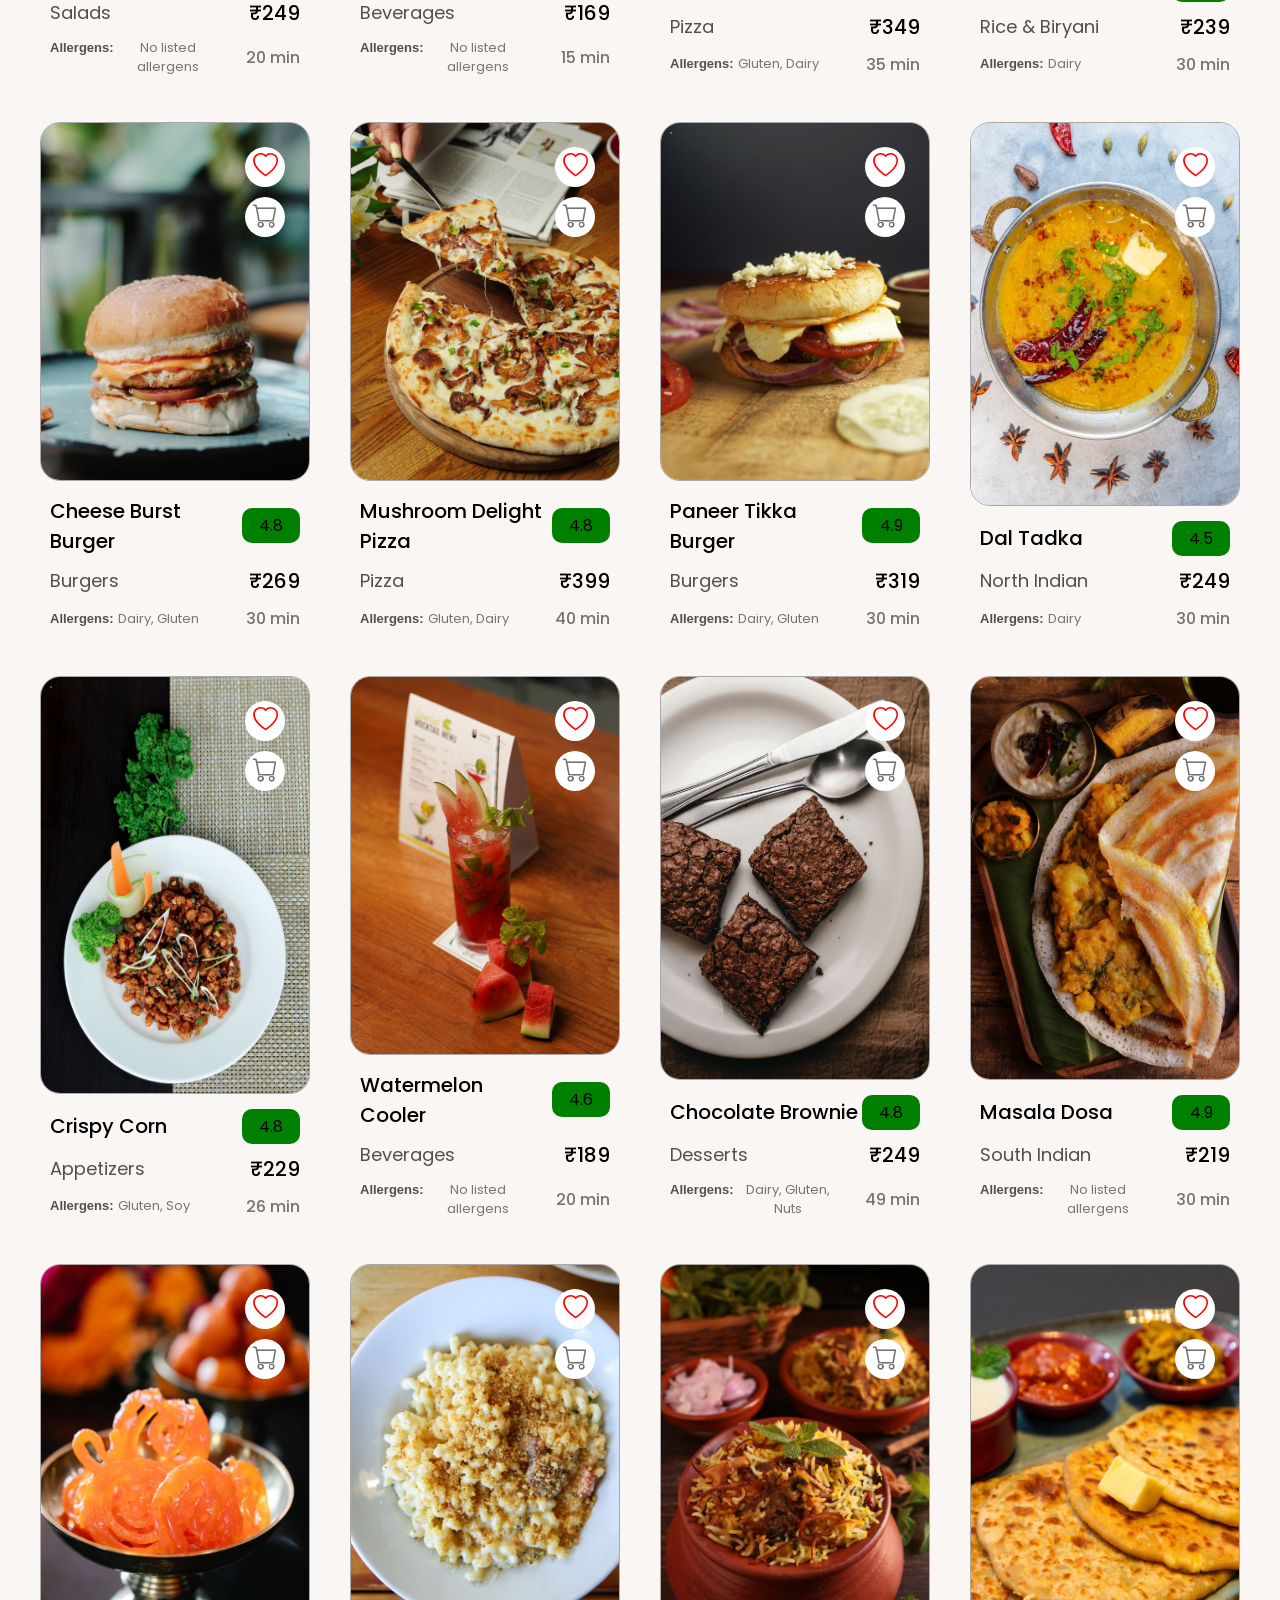
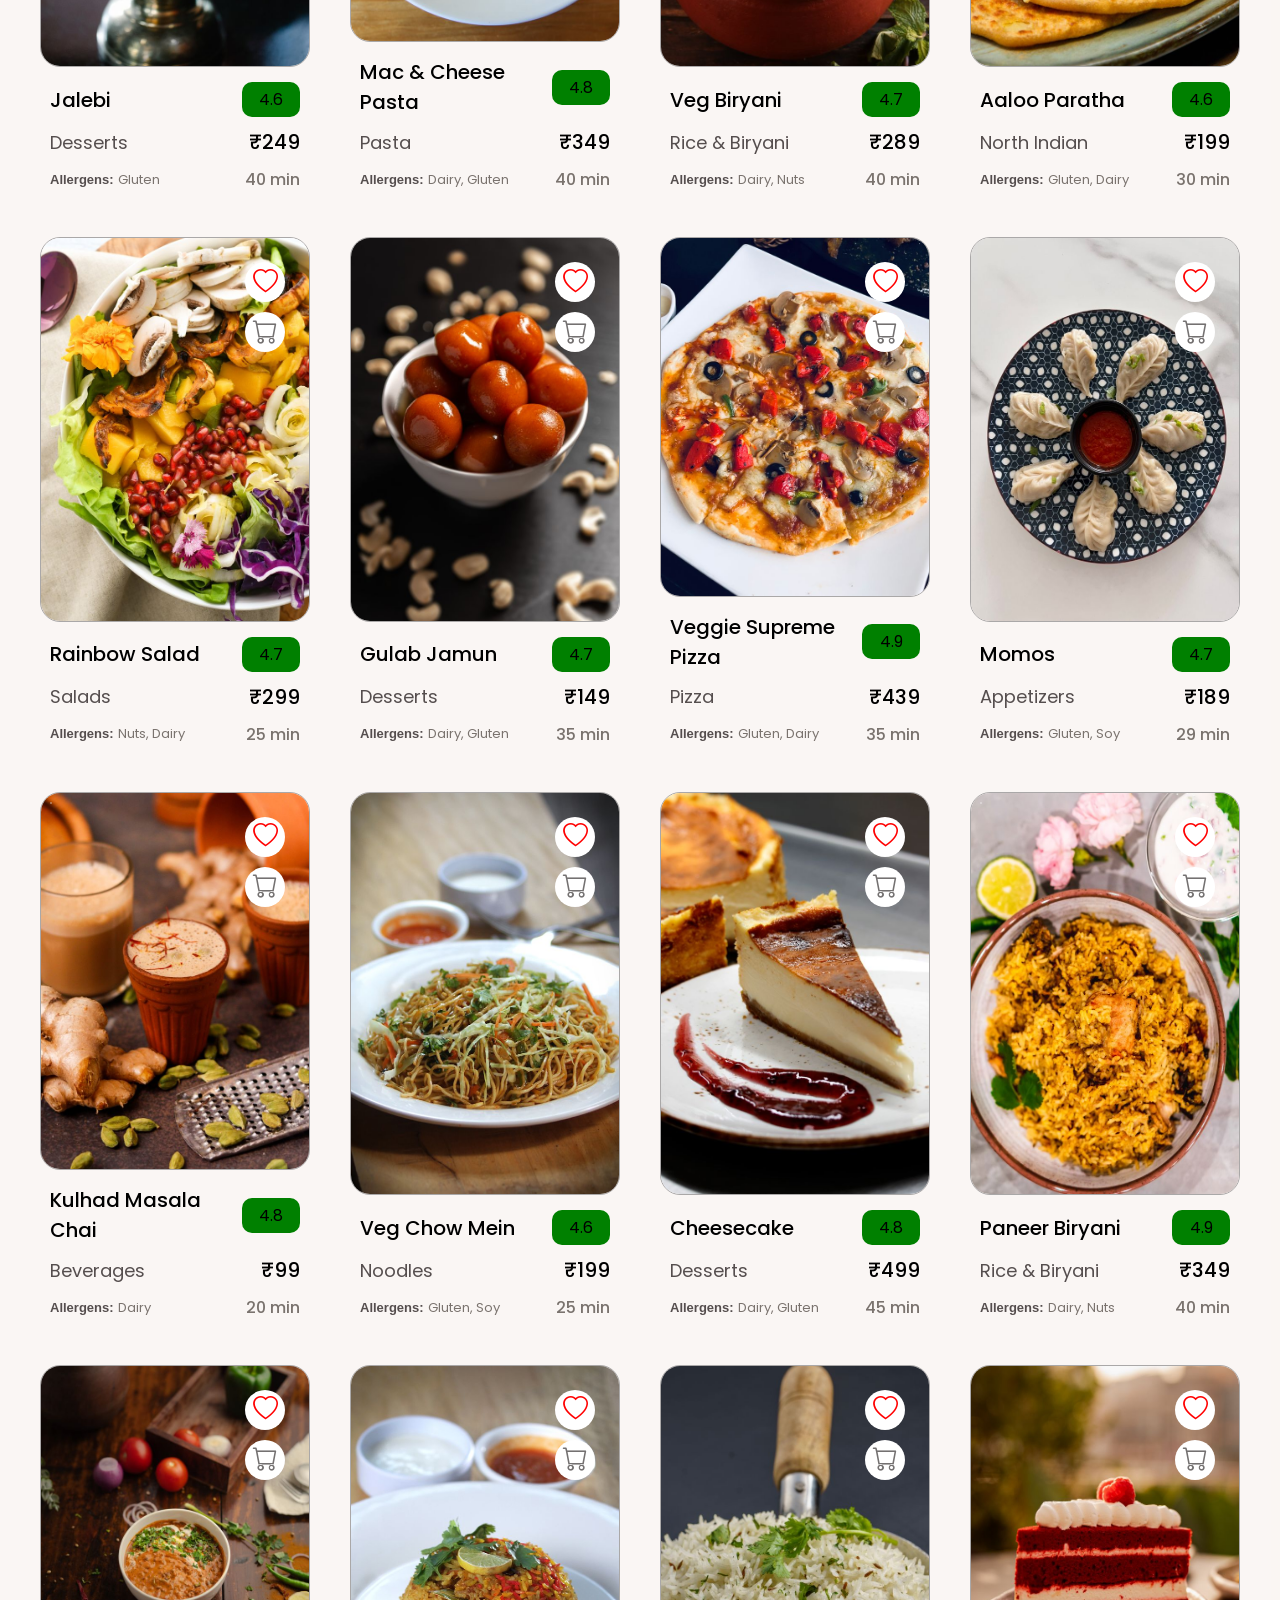
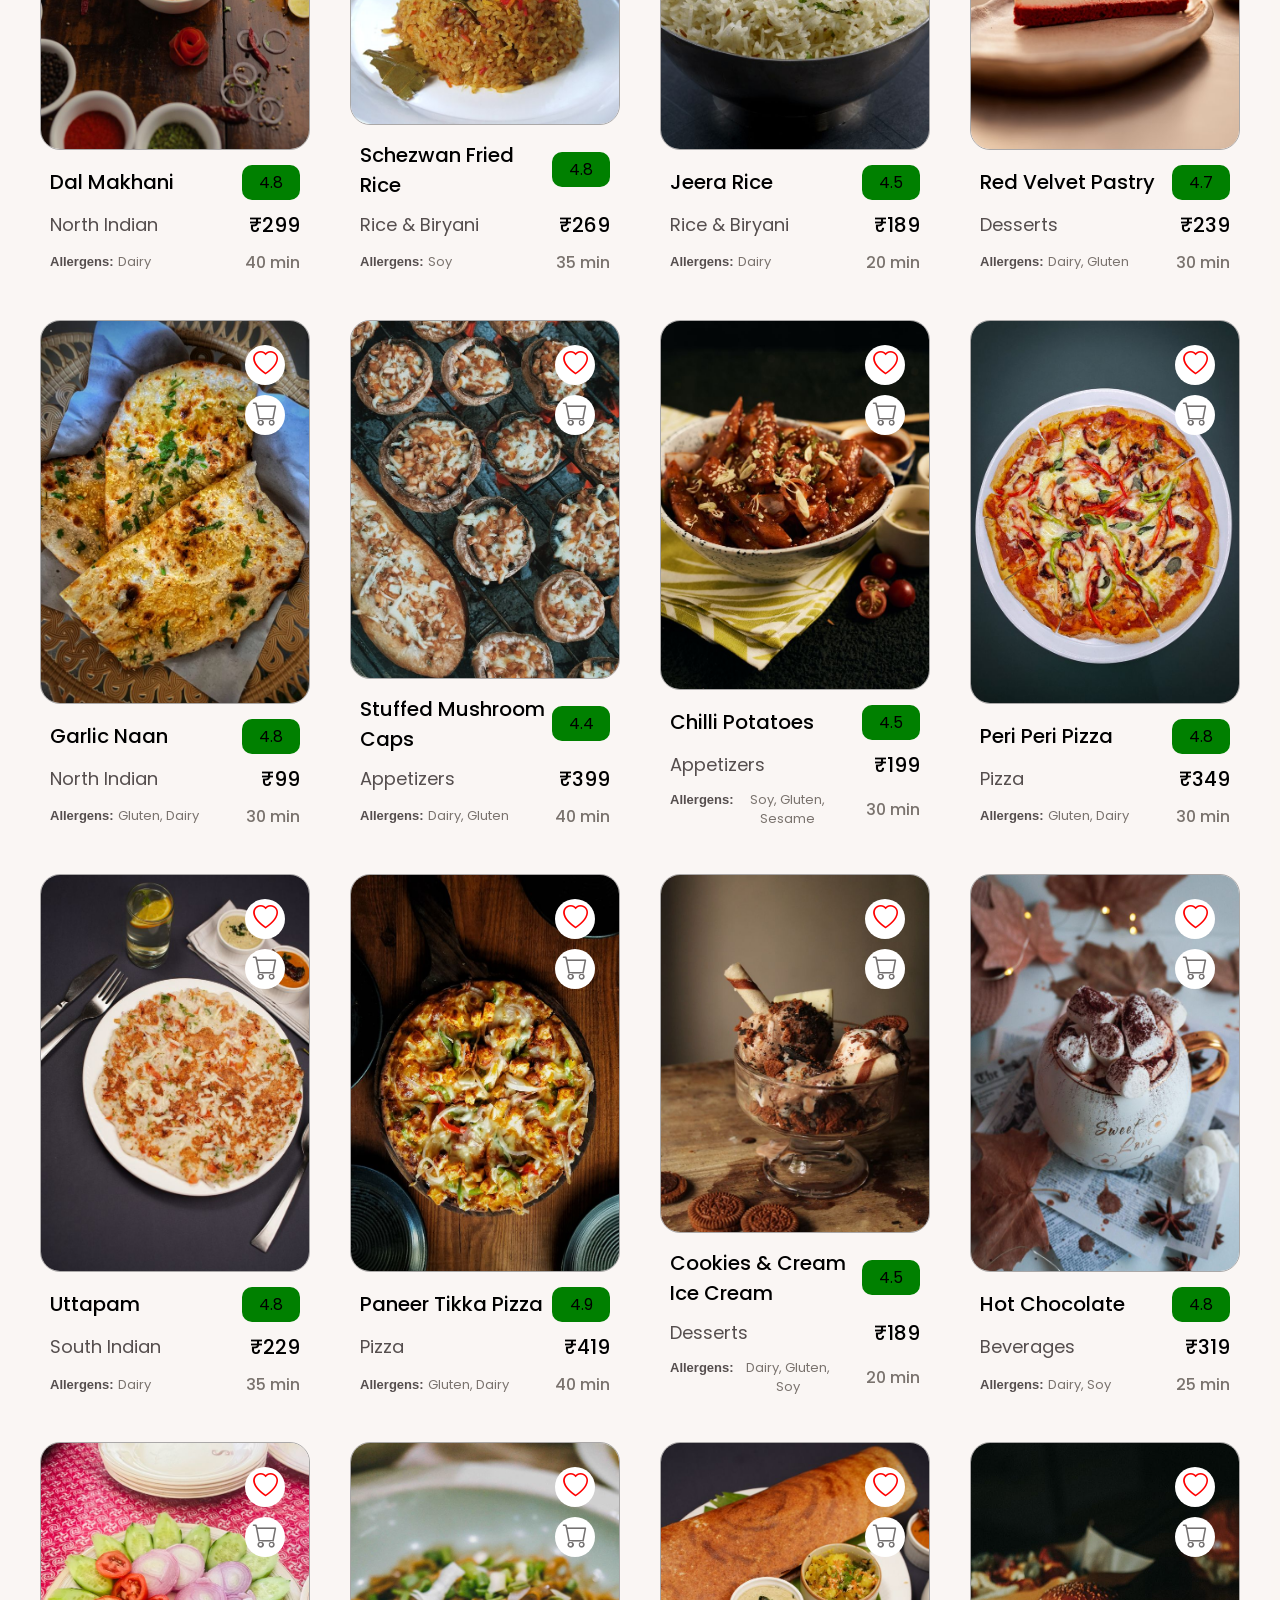
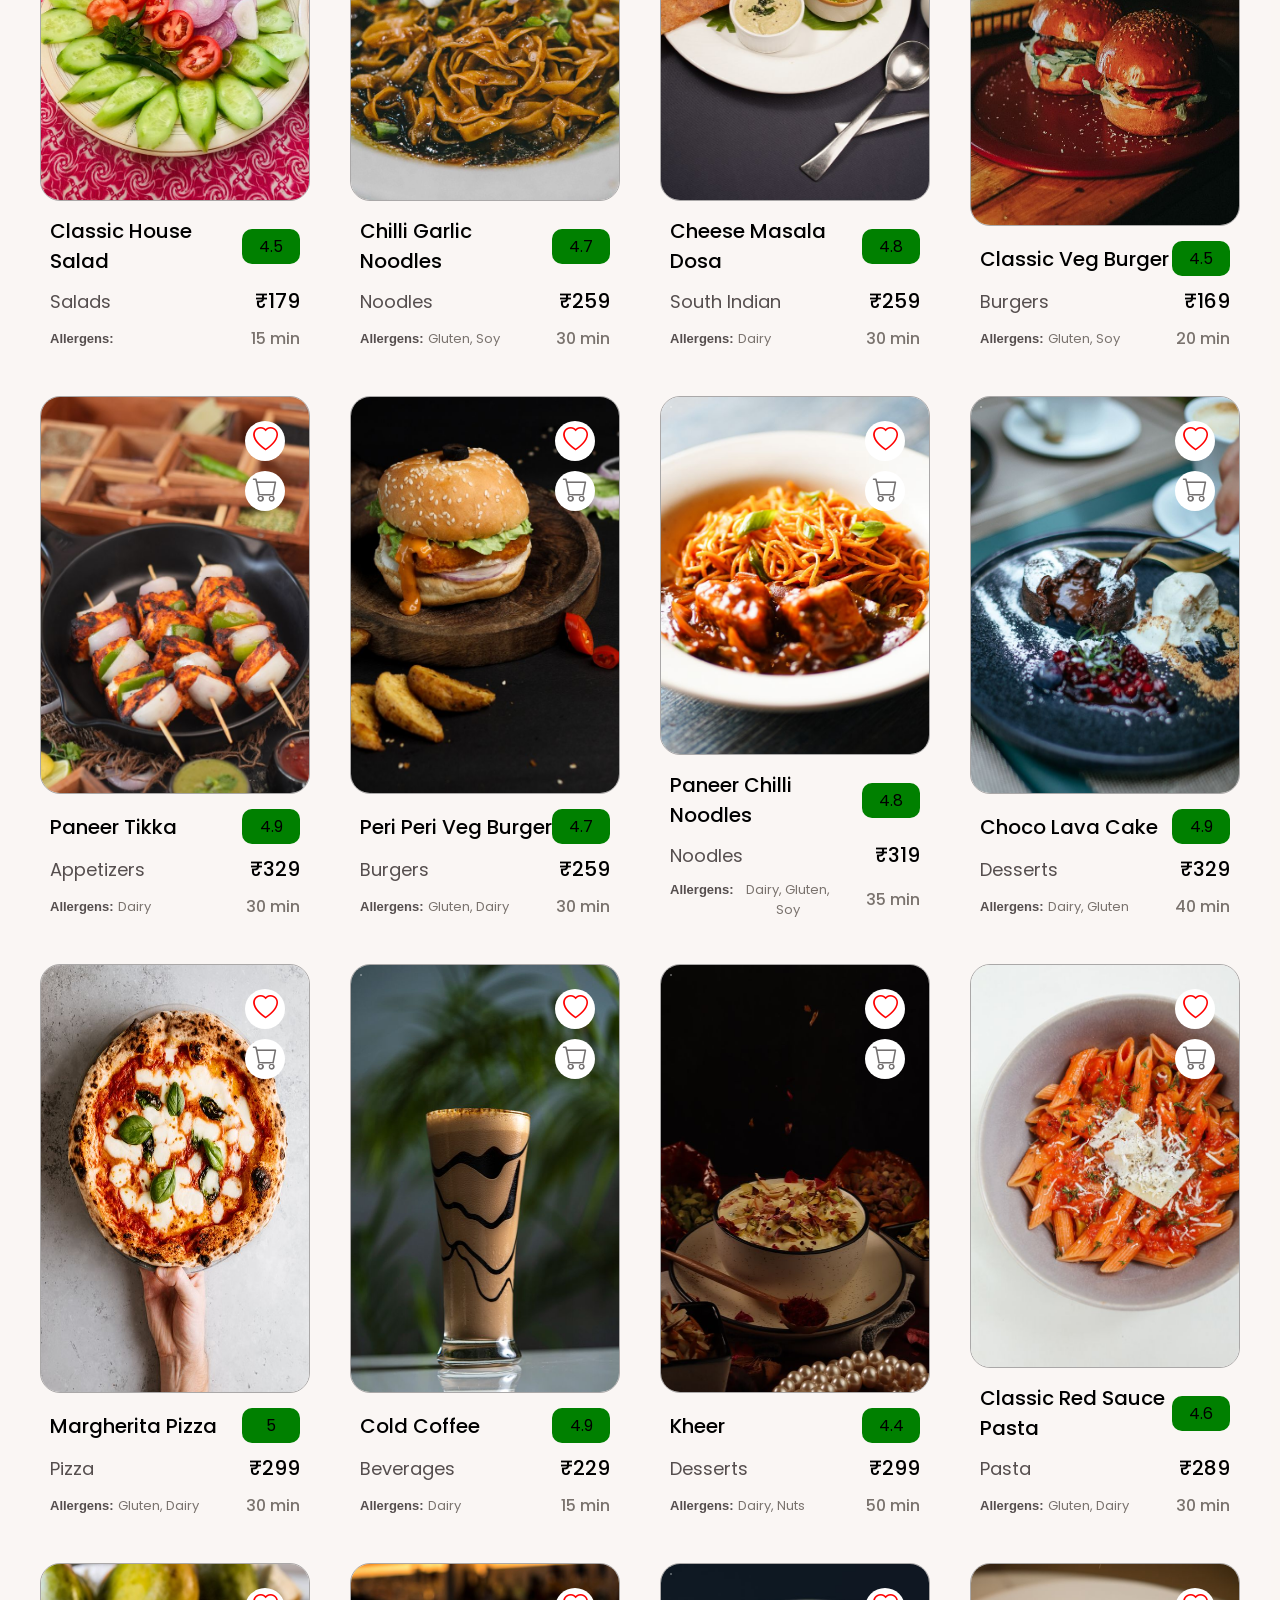
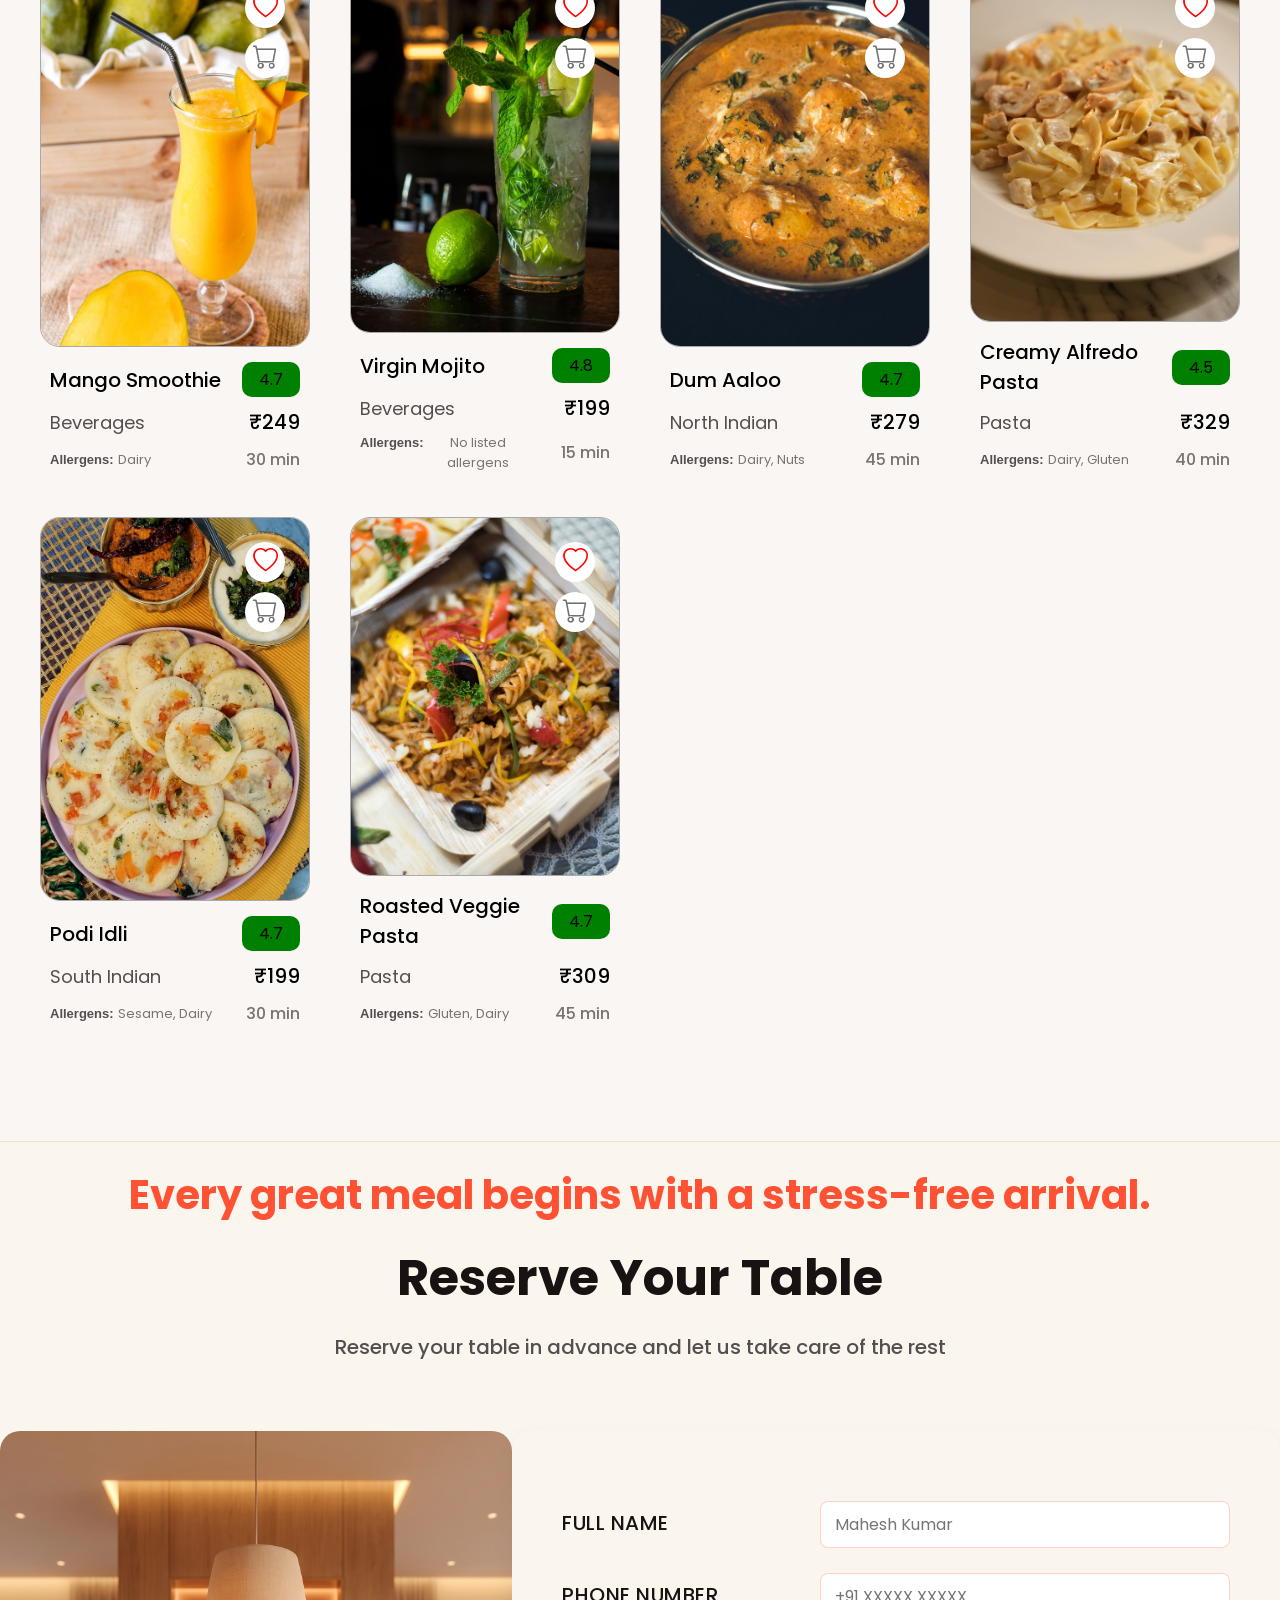
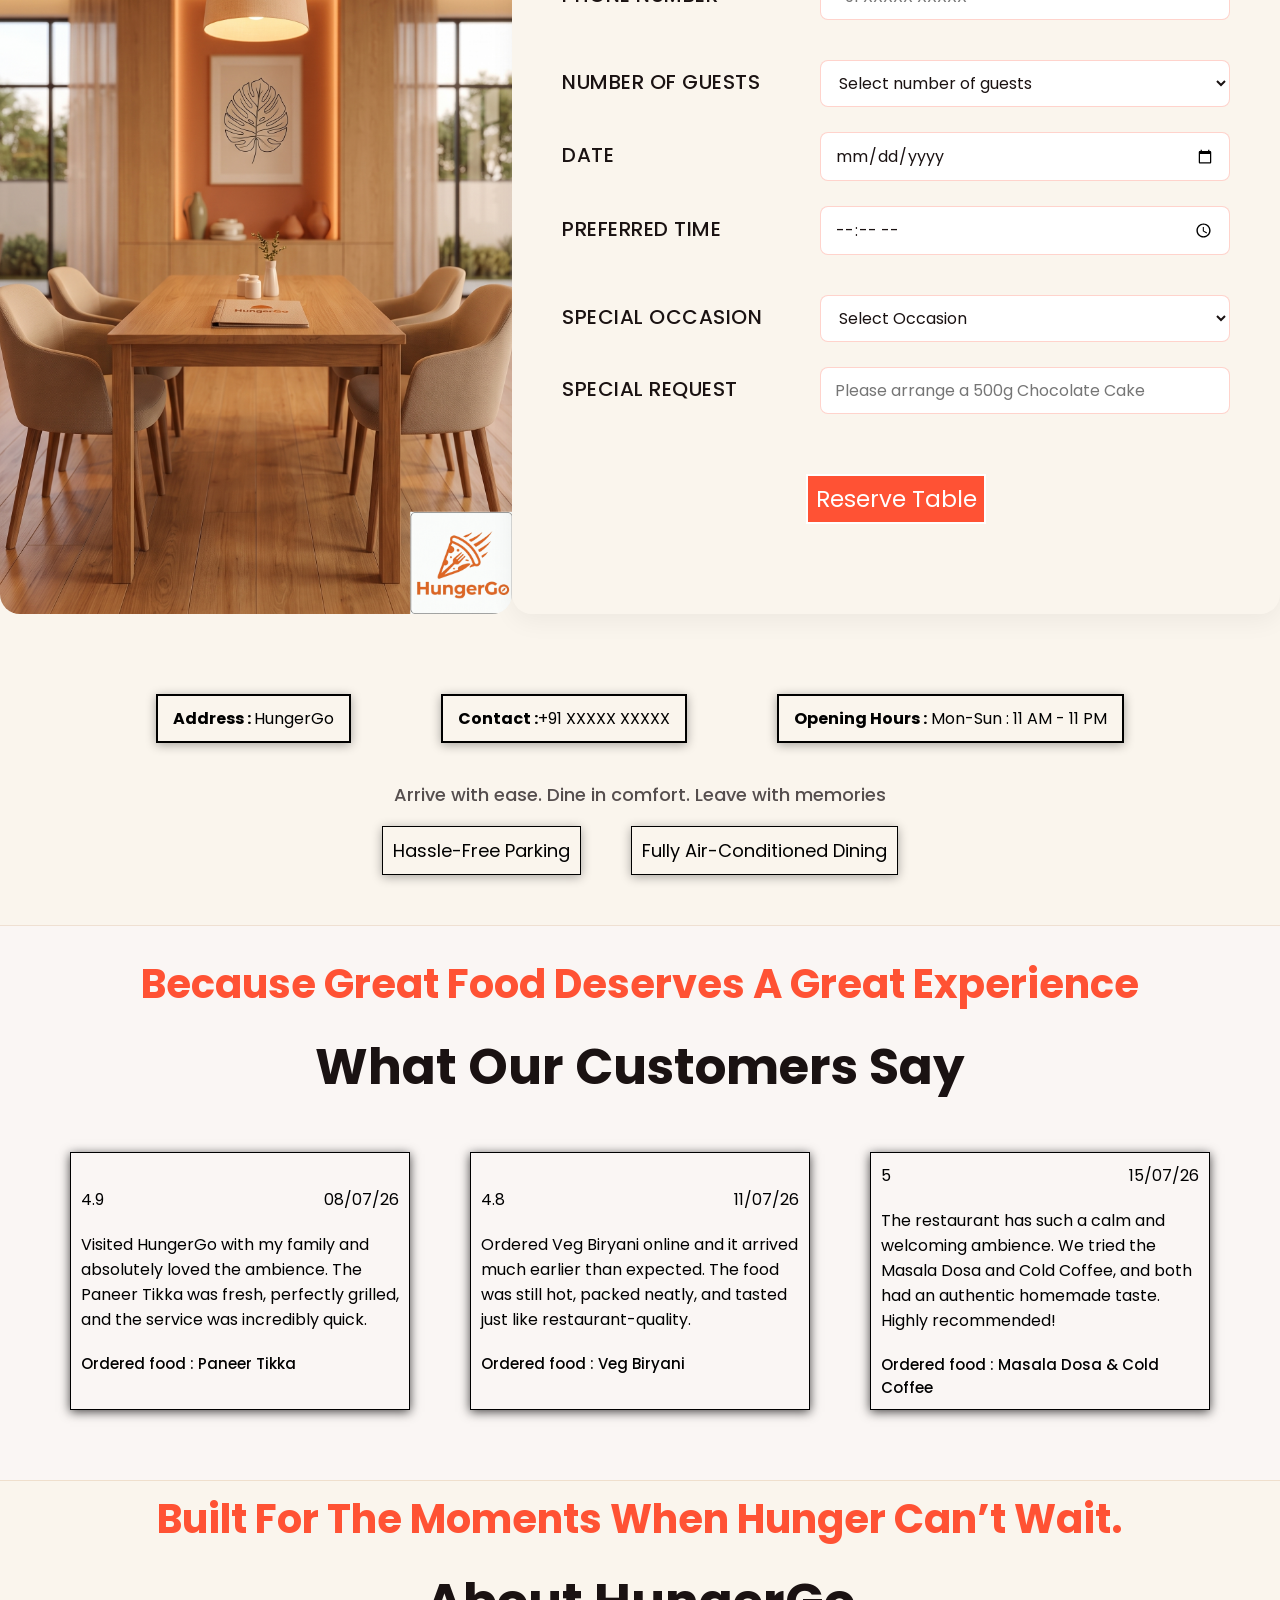
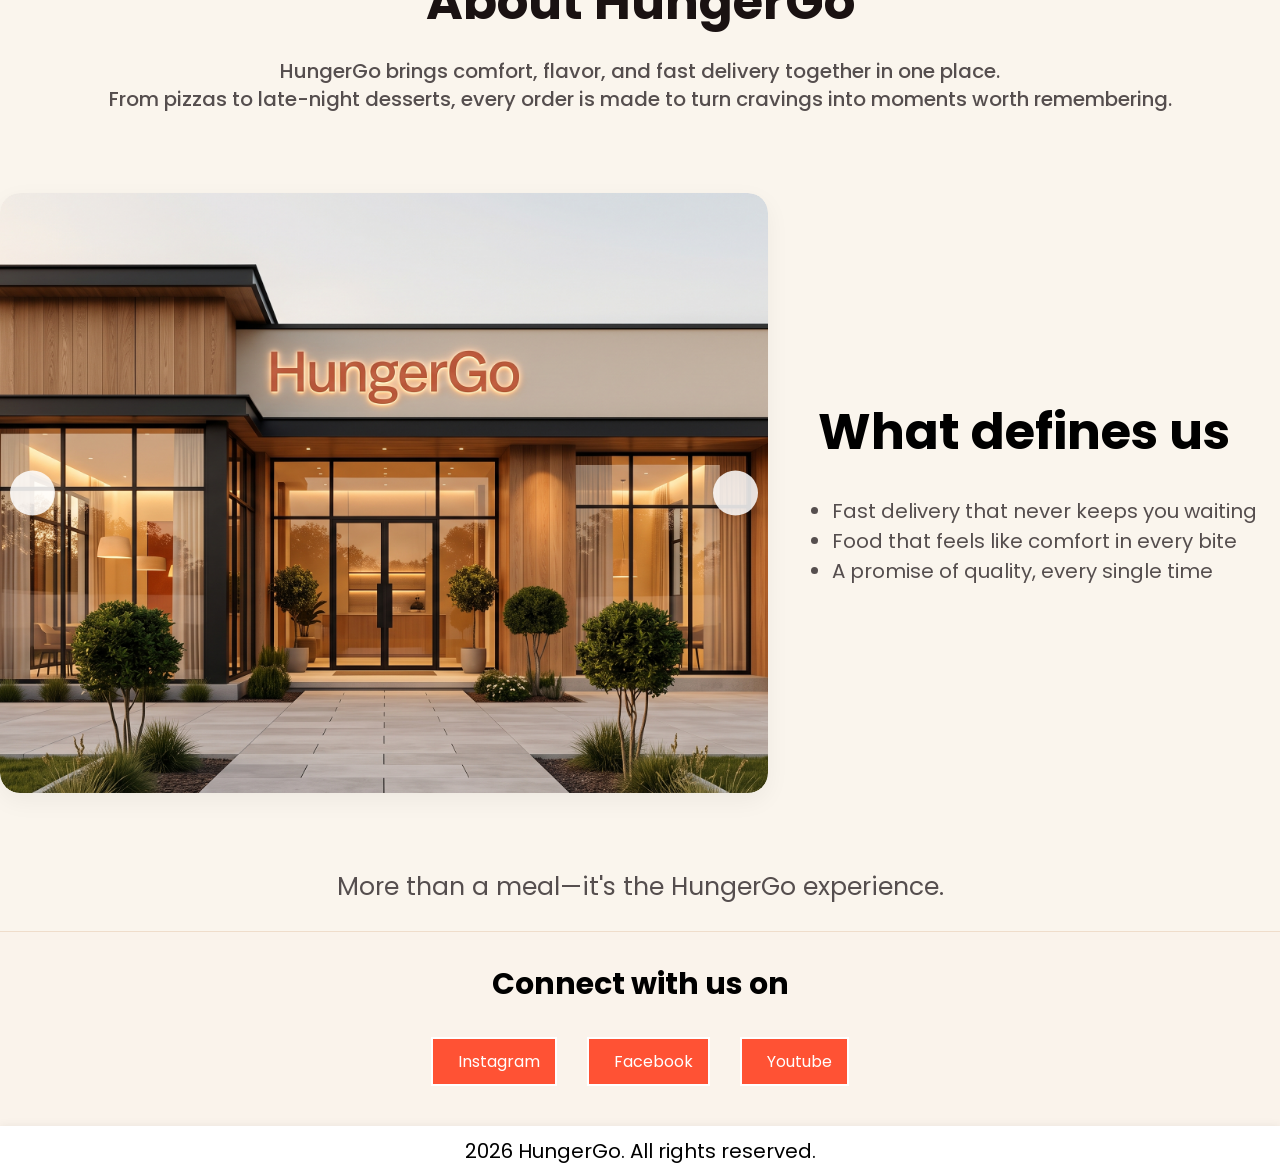
==== commit 3dc0e2d5: "Add Allergens Filter" ====
--- a/index.html
+++ b/index.html
@@ -1,4 +1,4 @@
-<!DOCTYPE html>
+﻿<!DOCTYPE html>
 <html lang="en">
 <head>
     <meta charset="UTF-8">
@@ -181,33 +181,82 @@
 
                 <div class="filteroptions">
                     <div>
-                        <label for="rating">Rating</label>
-                        <select id="rating">
-                            <option selected>All Ratings</option>
-                            <option>4.5+</option>
-                            <option>4+</option>
-                            <option>3.5+</option>
-                            <option>3+</option>
-                        </select>
+                        <label>Rating</label>
+                        <input type="hidden" id="rating" value="All Ratings">
+                        <div class="custom-dropdown" id="ratingDropdown">
+                            <button type="button" class="dropdown-btn" id="ratingDropdownBtn">
+                                <span id="ratingDropdownText">All Ratings</span>
+                                <i class="fa-solid fa-chevron-down dropdown-arrow"></i>
+                            </button>
+                            <div class="dropdown-menu" id="ratingMenu">
+                                <div class="dropdown-option selected" data-value="All Ratings">All Ratings</div>
+                                <div class="dropdown-option" data-value="4.5+">4.5+</div>
+                                <div class="dropdown-option" data-value="4+">4+</div>
+                                <div class="dropdown-option" data-value="3.5+">3.5+</div>
+                                <div class="dropdown-option" data-value="3+">3+</div>
+                            </div>
+                        </div>
                     </div>
                     <div>
-                        <label for="prices">Prices</label>
-                        <select id="prices">
-                            <option selected>All Prices</option>
-                            <option>₹0 - ₹199</option>
-                            <option>₹200 - ₹299</option>
-                            <option>₹300 - ₹399</option>
-                            <option>₹400+</option>
-                            
-                        </select>
+                        <label>Prices</label>
+                        <input type="hidden" id="prices" value="All Prices">
+                        <div class="custom-dropdown" id="pricesDropdown">
+                            <button type="button" class="dropdown-btn" id="pricesDropdownBtn">
+                                <span id="pricesDropdownText">All Prices</span>
+                                <i class="fa-solid fa-chevron-down dropdown-arrow"></i>
+                            </button>
+                            <div class="dropdown-menu" id="pricesMenu">
+                                <div class="dropdown-option selected" data-value="All Prices">All Prices</div>
+                                <div class="dropdown-option" data-value="₹0 - ₹199">₹0 - ₹199</div>
+                                <div class="dropdown-option" data-value="₹200 - ₹299">₹200 - ₹299</div>
+                                <div class="dropdown-option" data-value="₹300 - ₹399">₹300 - ₹399</div>
+                                <div class="dropdown-option" data-value="₹400+">₹400+</div>
+                            </div>
+                        </div>
                     </div>
                     <div> 
-                        <label for="bestseller">BestSellers</label>
-                        <select id="bestseller">
-                            <option selected>All Items</option>
-                            <option>Best Sellers</option>
-                            <option>Regular Items</option>
-                        </select>
+                        <label>BestSellers</label>
+                        <input type="hidden" id="bestseller" value="All Items">
+                        <div class="custom-dropdown" id="bestsellerDropdown">
+                            <button type="button" class="dropdown-btn" id="bestsellerDropdownBtn">
+                                <span id="bestsellerDropdownText">All Items</span>
+                                <i class="fa-solid fa-chevron-down dropdown-arrow"></i>
+                            </button>
+                            <div class="dropdown-menu" id="bestsellerMenu">
+                                <div class="dropdown-option selected" data-value="All Items">All Items</div>
+                                <div class="dropdown-option" data-value="Best Sellers">Best Sellers</div>
+                                <div class="dropdown-option" data-value="Regular Items">Regular Items</div>
+                            </div>
+                        </div>
+                    </div>
+                    <div>
+                        <label>Allergens</label>
+                        <div class="custom-multiselect" id="allergenMultiselect">
+                            <button type="button" id="allergenDropdownBtn" class="multiselect-btn">
+                                <span id="allergenDropdownText">No Exclusions</span>
+                                <i class="fa-solid fa-chevron-down multiselect-arrow"></i>
+                            </button>
+                            <div class="multiselect-menu" id="allergenMenu">
+                                <label class="multiselect-option">
+                                    <input type="checkbox" value="Dairy"> Dairy
+                                </label>
+                                <label class="multiselect-option">
+                                    <input type="checkbox" value="Gluten"> Gluten
+                                </label>
+                                <label class="multiselect-option">
+                                    <input type="checkbox" value="Soy"> Soy
+                                </label>
+                                <label class="multiselect-option">
+                                    <input type="checkbox" value="Nuts"> Nuts
+                                </label>
+                                <label class="multiselect-option">
+                                    <input type="checkbox" value="Eggs"> Eggs
+                                </label>
+                                <label class="multiselect-option">
+                                    <input type="checkbox" value="Sesame"> Sesame
+                                </label>
+                            </div>
+                        </div>
                     </div>
                 </div>
 
--- a/style.css
+++ b/style.css
@@ -1,4 +1,4 @@
-*{
+﻿*{
     box-sizing: border-box;
     font-family: "poppins",sans-serif;
 }
@@ -177,6 +177,15 @@
     cursor:pointer;
 }
 
+.sidedrawer .exploremenu:hover{
+    background-color: rgba(255, 82, 52, 0.811);
+    transform: scale(1.03);
+}
+
+.sidedrawer .exploremenu:active{
+    transform: scale(0.97);
+}
+
 .cartitem, .wishlistitem{
     display:flex;
     align-items:center;
@@ -426,7 +435,7 @@
     border-bottom-right-radius: 0;
 }
 
-.search-disabled{
+.searchDisabled{
     pointer-events: none;
     opacity: 0.8;
 }
@@ -553,6 +562,8 @@
 }
 
 #filters{
+    position: relative;
+    z-index: 100;
     margin:20px auto;
     padding:20px;
     display:flex;
@@ -586,6 +597,116 @@
     margin:5px;
 }
 
+.custom-multiselect,
+.custom-dropdown {
+    position: relative;
+    display: inline-block;
+    vertical-align: middle;
+    transform: none !important;
+}
+
+.multiselect-btn,
+.dropdown-btn {
+    padding: 5px 10px;
+    margin: 5px;
+    font-size: 13.5px;
+    font-family: inherit;
+    border: 1px solid #767676;
+    border-radius: 4px;
+    background-color: #FFFFFF;
+    color: inherit;
+    cursor: pointer;
+    display: inline-flex;
+    align-items: center;
+    justify-content: space-between;
+    gap: 8px;
+    min-width: 125px;
+    outline: none;
+    transition: border-color 0.2s ease;
+    transform: none !important;
+}
+
+.multiselect-btn {
+    min-width: 145px;
+}
+
+.multiselect-btn:hover,
+.dropdown-btn:hover {
+    border-color: #FF5234;
+}
+
+.multiselect-arrow,
+.dropdown-arrow {
+    font-size: 11px;
+    color: #554E4E;
+    transition: transform 0.2s ease;
+}
+
+.custom-multiselect.open .multiselect-arrow,
+.custom-dropdown.open .dropdown-arrow {
+    transform: rotate(180deg);
+}
+
+.multiselect-menu,
+.dropdown-menu {
+    position: absolute;
+    top: calc(100% + 2px);
+    left: 5px;
+    min-width: 130px;
+    background-color: #FFFFFF;
+    border: 1px solid rgba(0, 0, 0, 0.15);
+    border-radius: 8px;
+    box-shadow: 0 4px 16px rgba(0, 0, 0, 0.12);
+    z-index: 1050;
+    display: none;
+    flex-direction: column;
+    padding: 6px 0;
+    transform: none !important;
+}
+
+.multiselect-menu {
+    min-width: 155px;
+}
+
+.multiselect-menu.open,
+.dropdown-menu.open {
+    display: flex;
+}
+
+.multiselect-option,
+.dropdown-option {
+    display: flex;
+    align-items: center;
+    gap: 9px;
+    padding: 6px 14px;
+    font-size: 14px;
+    font-weight: 400;
+    color: #1A1212;
+    cursor: pointer;
+    user-select: none;
+    transition: background-color 0.15s ease, color 0.15s ease;
+    transform: none !important;
+}
+
+.multiselect-option:hover,
+.dropdown-option:hover {
+    background-color: rgba(255, 82, 52, 0.08);
+    color: #FF5234;
+}
+
+.dropdown-option.selected {
+    font-weight: 600;
+    color: #FF5234;
+}
+
+.multiselect-option input[type="checkbox"] {
+    accent-color: #FF5234;
+    cursor: pointer;
+    width: 15px;
+    height: 15px;
+    margin: 0;
+}
+
 .filteroptions div{
     padding:6px;
 }
@@ -615,6 +736,23 @@
 
 .icons{
     margin:5px;
+}
+
+.no-food-message {
+    width: 100%;
+    text-align: center;
+    color: #3c3c3c;
+    grid-column: 1 / -1;
+}
+
+.no-food-message h3 {
+    margin: 0 0 8px;
+    font-size: 25px;
+}
+
+.no-food-message p {
+    margin: 0;
+    font-size: 15px;
 }
 
 .container{
@@ -634,7 +772,6 @@
     flex-direction: column;
     justify-content: center;
     align-items: center;
-    /* box-shadow: 0px 2px 10px 0px rgb(155, 147, 147); */
     transition: all 0.3s ease-out ;
 }
 
@@ -678,18 +815,14 @@
     left:20px;
     font-size: 40px;
     background: rgba(255, 255, 255, 0.18);
-
     backdrop-filter: blur(12px);
     -webkit-backdrop-filter: blur(12px);
-
     border: 1px solid rgba(255, 255, 255, 0.25);
-
     box-shadow: 0 8px 32px rgba(0, 0, 0, 0.12);
-
     border-radius: 20px;
 }
 
-.foodname,.fooddesc{
+.foodname,.fooddesc,.additions{
     width:100%;
     display:flex;
     justify-content: space-between;
@@ -739,9 +872,28 @@
 }
 
 .foodtime{
-    padding:5px 10px;
-    width:100%;
+    width:30%;
+    color: #7A736E;
+    font-weight: 500;
     text-align: right;
+}
+
+.allergen-info {
+    display: flex;
+    width: 70%;
+    font-size: 13px;
+    line-height: 1.5;
+    margin-right: 10px;
+}
+
+.allergen-label {
+    font-weight: 600;
+    color: #554E4E;
+    margin-right: 4px;
+}
+
+.allergen-value {
+    color: #7A736E;
 }
 
 #reserve{
@@ -786,7 +938,6 @@
 
 .res{
     margin:15px 5px 30px 5px;
-    
 }
 
 #left{
@@ -808,7 +959,7 @@
     align-items: center;
     position:relative;
     font-size: 20px;
-    padding:50px 40px;
+    padding:50px 50px;
     border-radius:20px;
     box-shadow: 0 8px 24px rgba(0,0,0,0.05);
 }   
@@ -836,14 +987,14 @@
     justify-content: flex-start;
     gap: 8px;
     flex:1;
+    width:100%;
 }
 
 form label{
     display:inline-block;
-    width:auto;
     margin:0px;
     padding:0px;
-    flex: 0 0 200px;
+    flex: 0 0 250px;
     text-align: left;
     color:#1A1212;
     font-weight:500;
@@ -853,14 +1004,12 @@
 }
 
 form input, form select{
-    width:auto;
     margin:0px;
     flex:1;
     padding:10px 14px;
     border:1px solid rgba(255, 82, 52, 0.25);
     border-radius:8px;
     font-size:16px;
-    font-family:"poppins",sans-serif;
     color:#1A1212;
     background-color:#FFFFFF;
     outline:none;
@@ -894,6 +1043,22 @@
 
 form button:active{
     transform:scale(1);
+}
+
+.successMsg{
+        position: fixed;
+        top: 50%;
+        left:50%;
+        transform: translateX(-50%);
+        background:#45a049;
+        color: white;
+        padding: 20px 30px;
+        border-radius: 12px;
+        box-shadow: 0 8px 24px rgba(0,0,0,0.2);
+        z-index: 9999;
+        font-size: 16px;
+        font-weight: 600;
+        animation: slideIn 0.3s ease;
 }
 
 .info{
@@ -1185,7 +1350,7 @@
 }
 
 
-/* TASK 1 — RESPONSIVE MEDIA QUERIES */
+/* RESPONSIVE MEDIA QUERIES */
   
 
 @media (max-width: 1024px) {
@@ -1431,7 +1596,7 @@
 }
 
 
-/* TASK 2 — PREMIUM DARK MODE */
+/* DARK MODE */
 
 
 body.dark {
@@ -1543,6 +1708,7 @@
 body.dark #categories {
     background-color: rgba(36, 30, 28, 0.85);
     border: 1px solid #3D3330;
+    scrollbar-color: #65524c #c0ab90;
 }
 
 body.dark .categoriescardtext {
@@ -1564,6 +1730,57 @@
     background-color: #1A1614;
     color: #F2EFEB;
     border: 1px solid #3D3330;
+    border-radius: 4px;
+    outline: none;
+    cursor: pointer;
+    transition: border-color 0.2s ease, color 0.2s ease;
+}
+
+body.dark .filteroptions select option {
+    background-color: rgba(36, 30, 28, 0.85);
+    color: #F2EFEB;
+}
+
+body.dark .multiselect-btn,
+body.dark .dropdown-btn {
+    background-color: #1A1614;
+    color: #F2EFEB;
+    border: 1px solid #3D3330;
+    transition: border-color 0.2s ease, color 0.2s ease;
+}
+
+body.dark .multiselect-btn:hover,
+body.dark .dropdown-btn:hover {
+    border-color: #FF5234;
+}
+
+body.dark .multiselect-arrow,
+body.dark .dropdown-arrow {
+    color: #A89F9A;
+    transition: color 0.2s ease;
+}
+
+body.dark .multiselect-menu,
+body.dark .dropdown-menu {
+    background-color: #241E1C;
+    border: 1px solid #3D3330;
+    box-shadow: 0 4px 16px rgba(0, 0, 0, 0.4);
+}
+
+body.dark .multiselect-option,
+body.dark .dropdown-option {
+    color: #F2EFEB;
+}
+
+body.dark .multiselect-option:hover,
+body.dark .dropdown-option:hover {
+    background-color: rgba(255, 82, 52, 0.15);
+    color: #FF5234;
+}
+
+body.dark .dropdown-option.selected {
+    color: #FF5234;
+    font-weight: 600;
 }
 
 body.dark .clearfilters:hover, body.dark .filteroptions div:hover, body.dark .applyfilters:hover {
@@ -1571,12 +1788,12 @@
 }
 
 body.dark .foodcard {
-    border: 1px solid #3D3330;
-    background-color: #241E1C;
+    border: 1px solid #3d3330;
+    background-color: #241e1c;
 }
 
 body.dark .foodcard:hover {
-    box-shadow: 0px 2px 20px 0px rgba(0, 0, 0, 0.6);
+    box-shadow: 0px 2px 20px 0px rgb(65, 54, 51);
 }
 
 body.dark .foodcard img {
@@ -1591,6 +1808,14 @@
 
 body.dark .fooddesc .category {
     color: #A89F9A;
+}
+
+body.dark .allergen-label {
+    color: #A89F9A;
+}
+
+body.dark .allergen-value {
+    color: #7A736E;
 }
 
 body.dark #reserve {
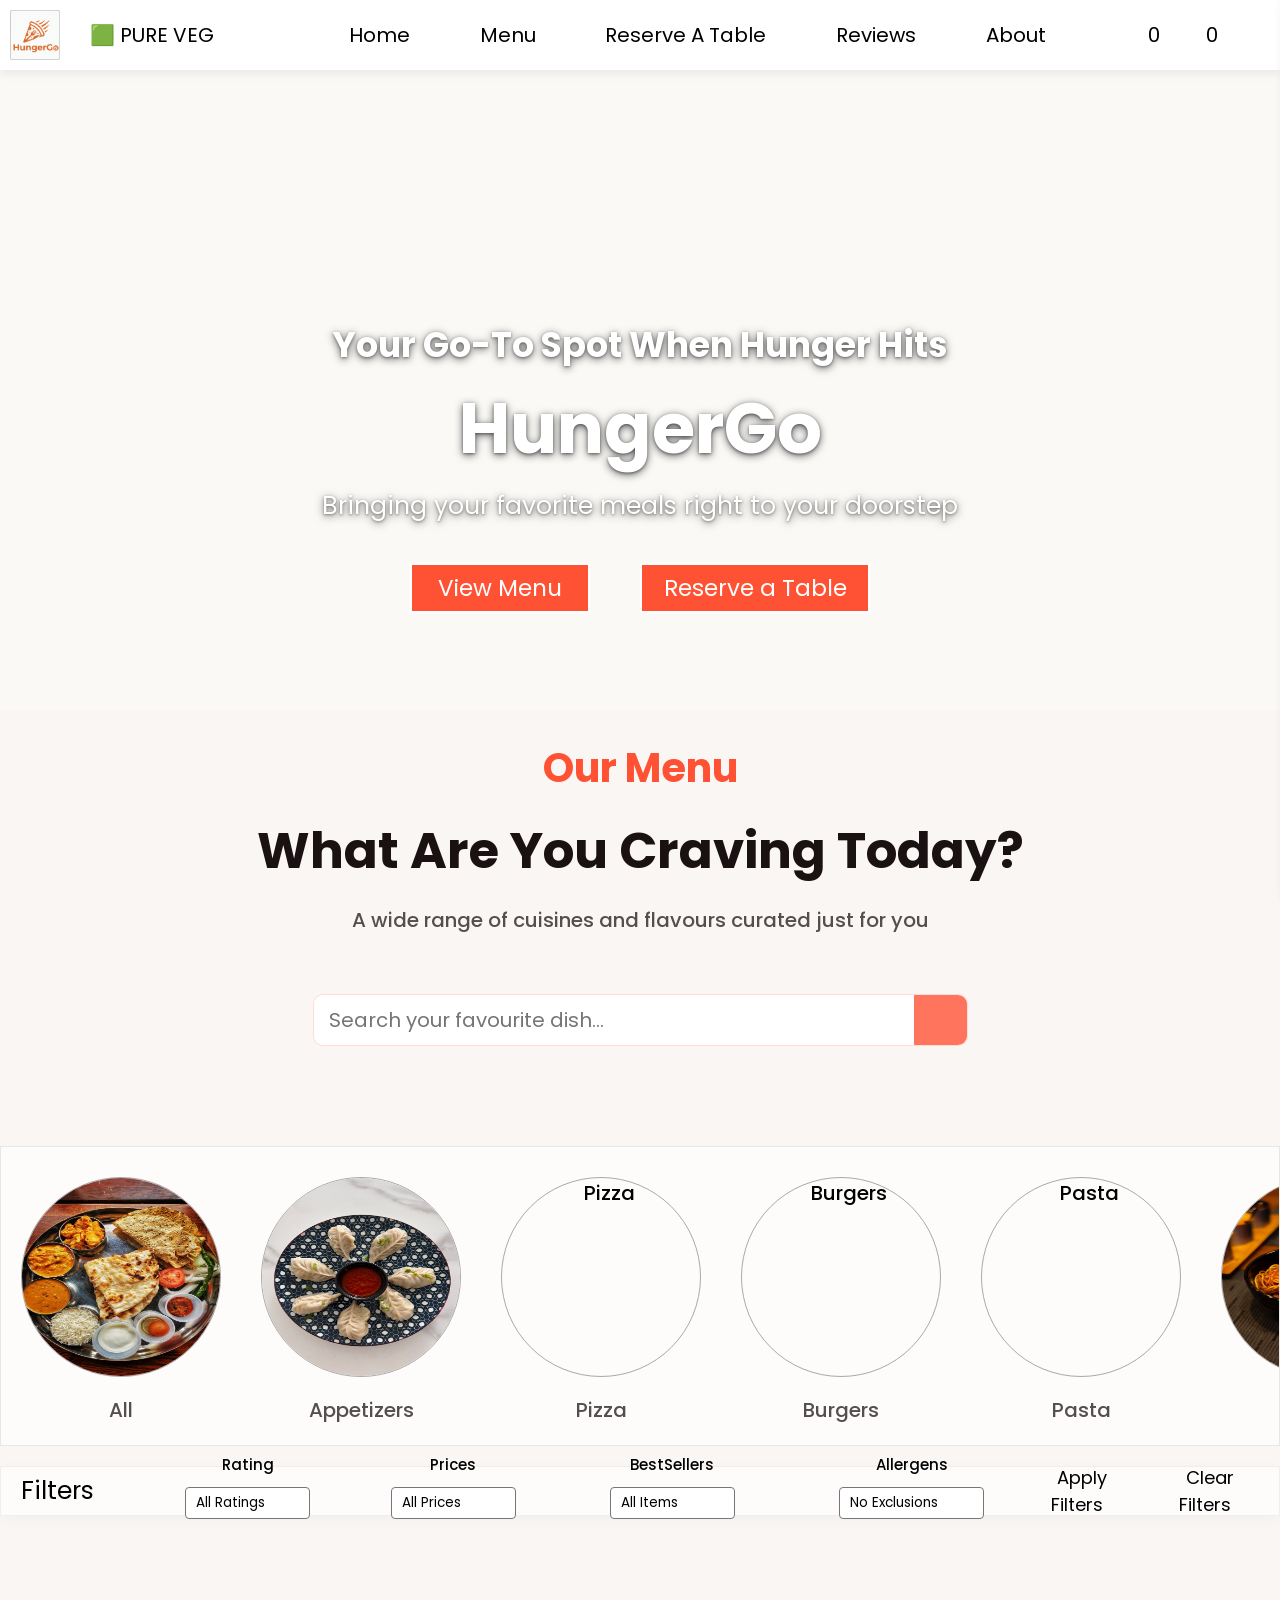
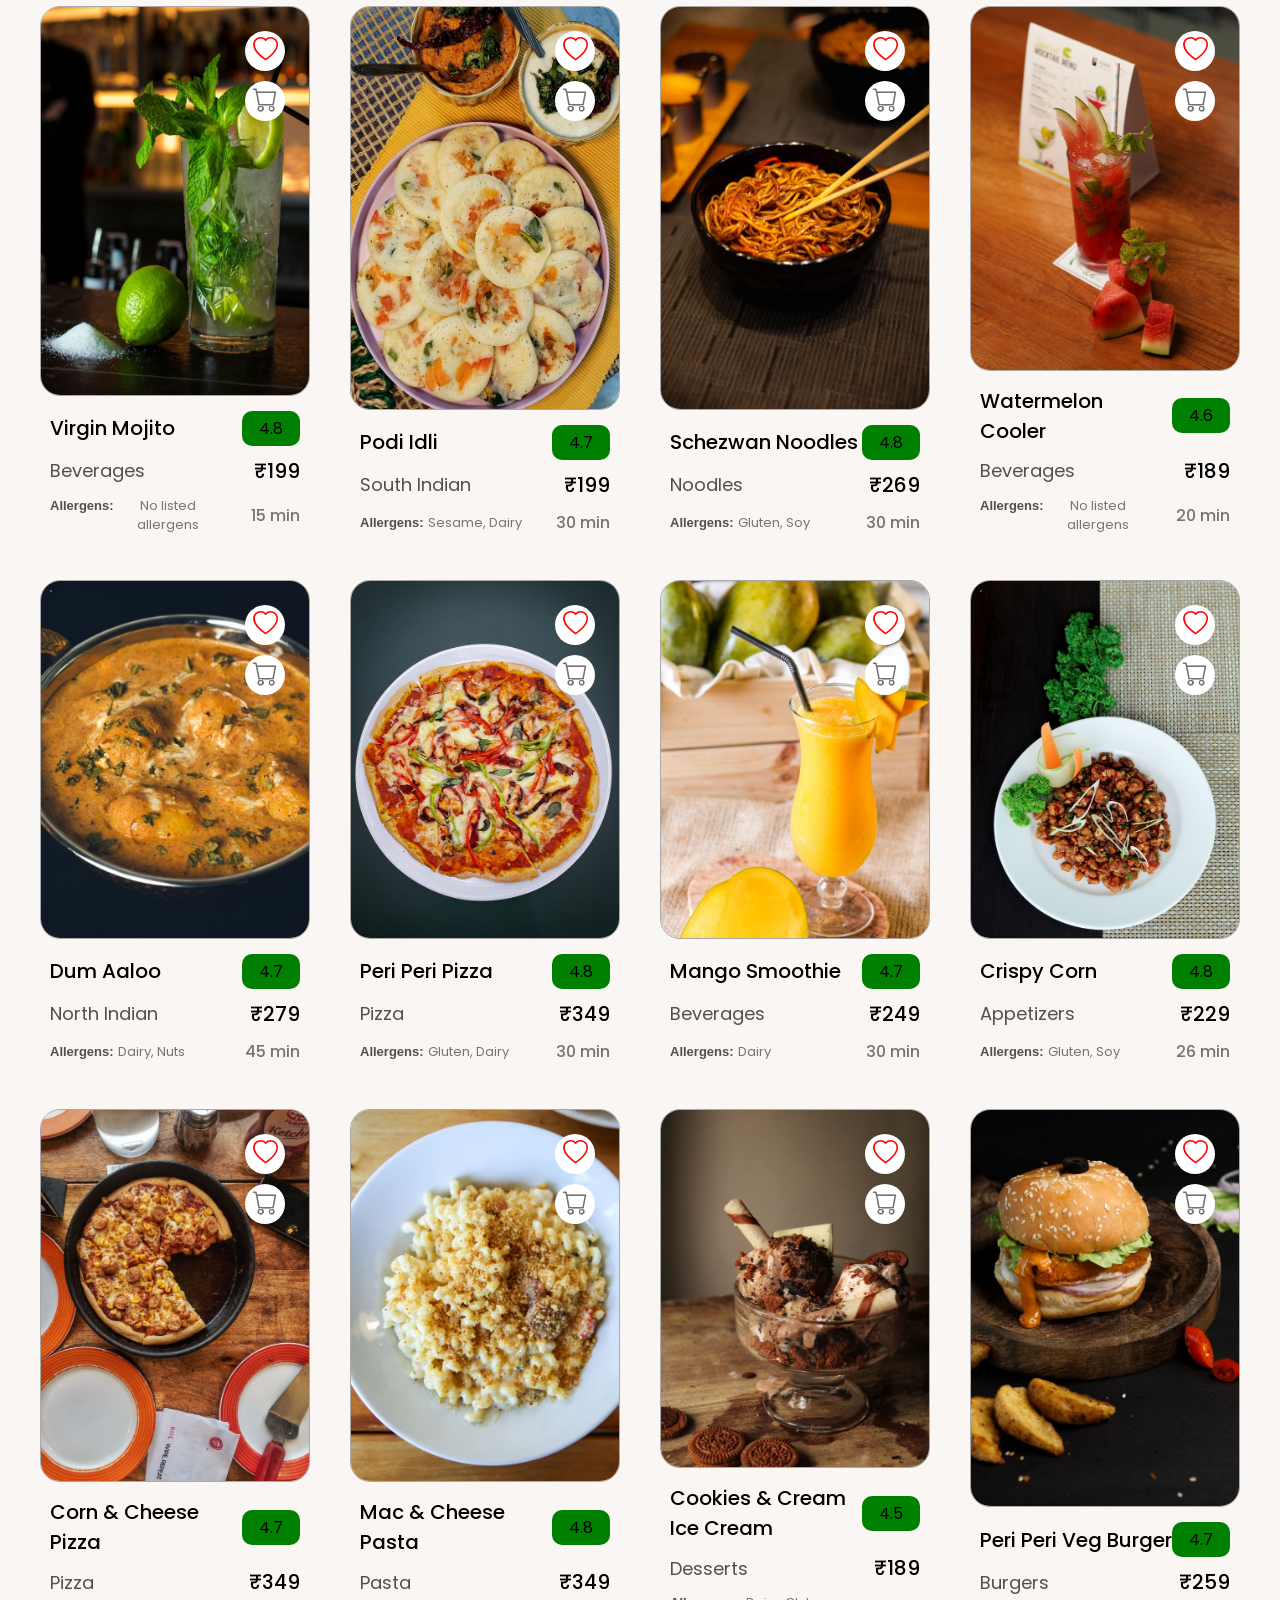
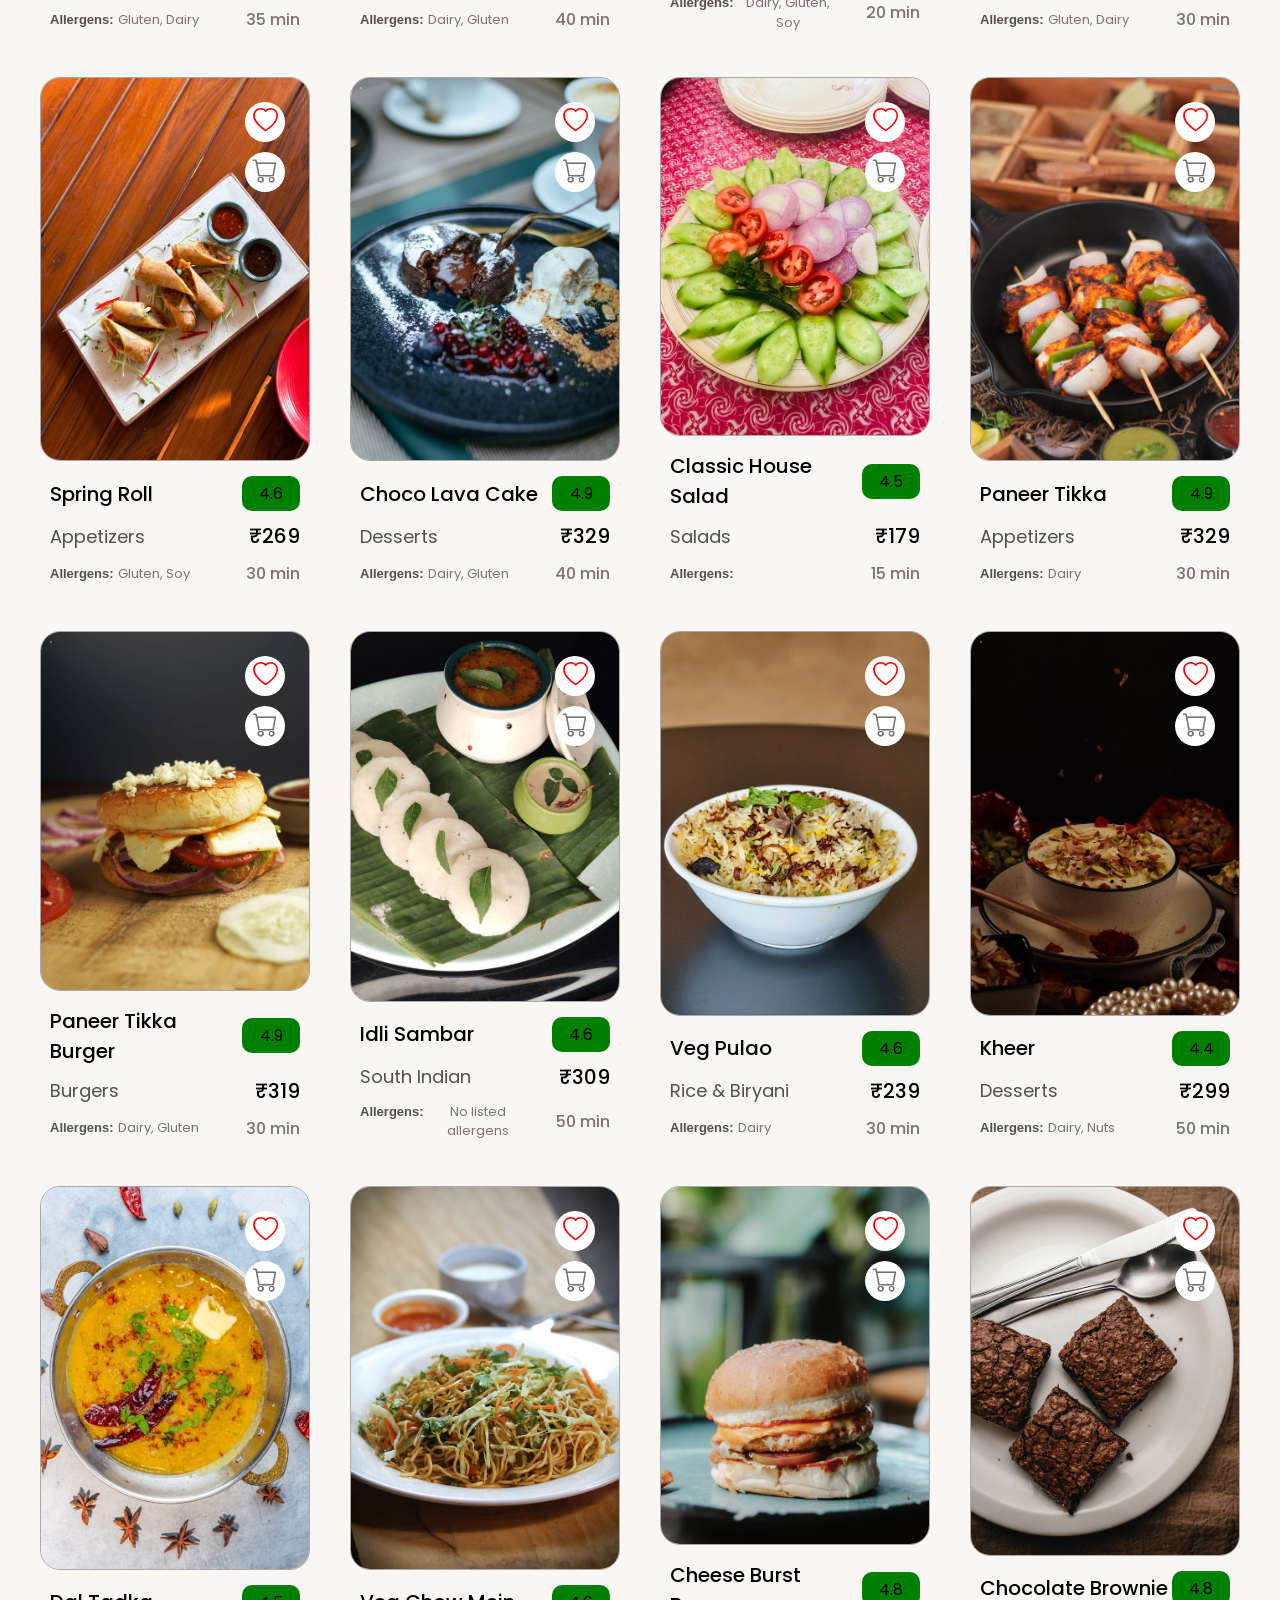
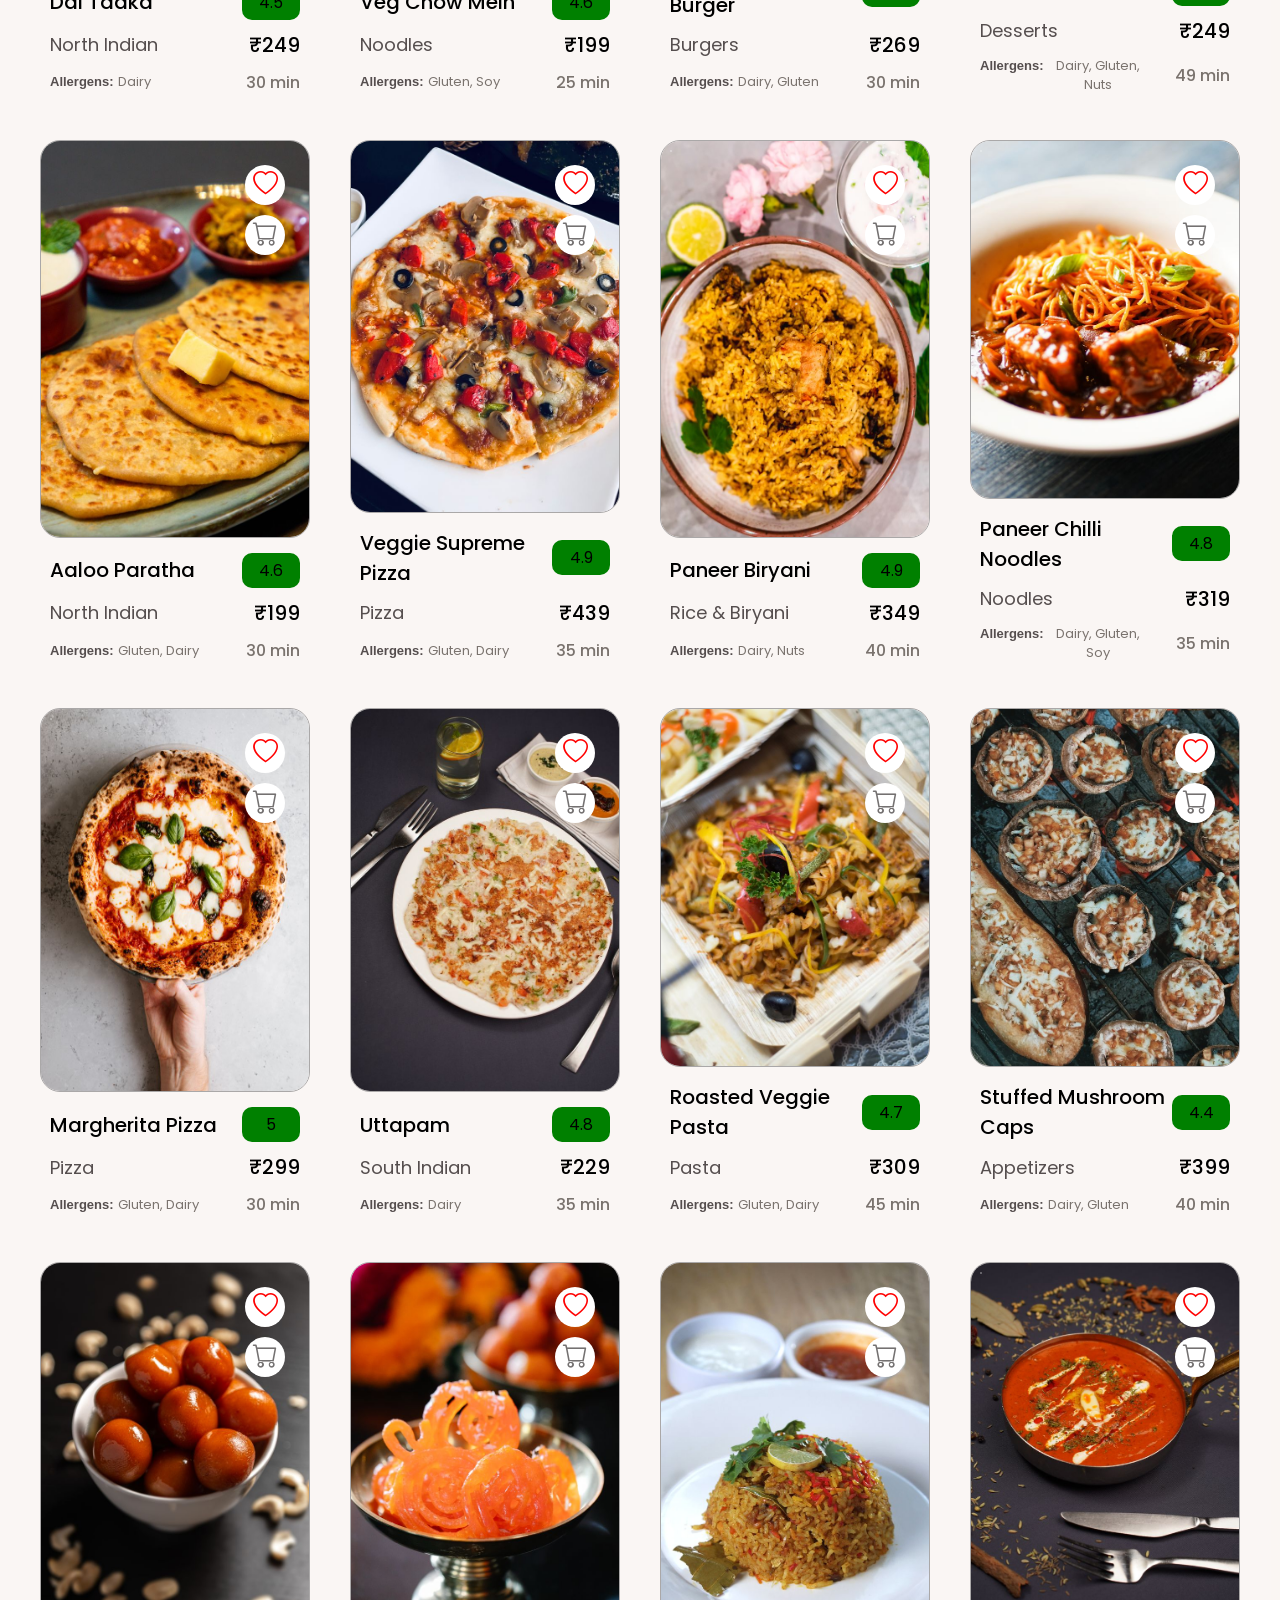
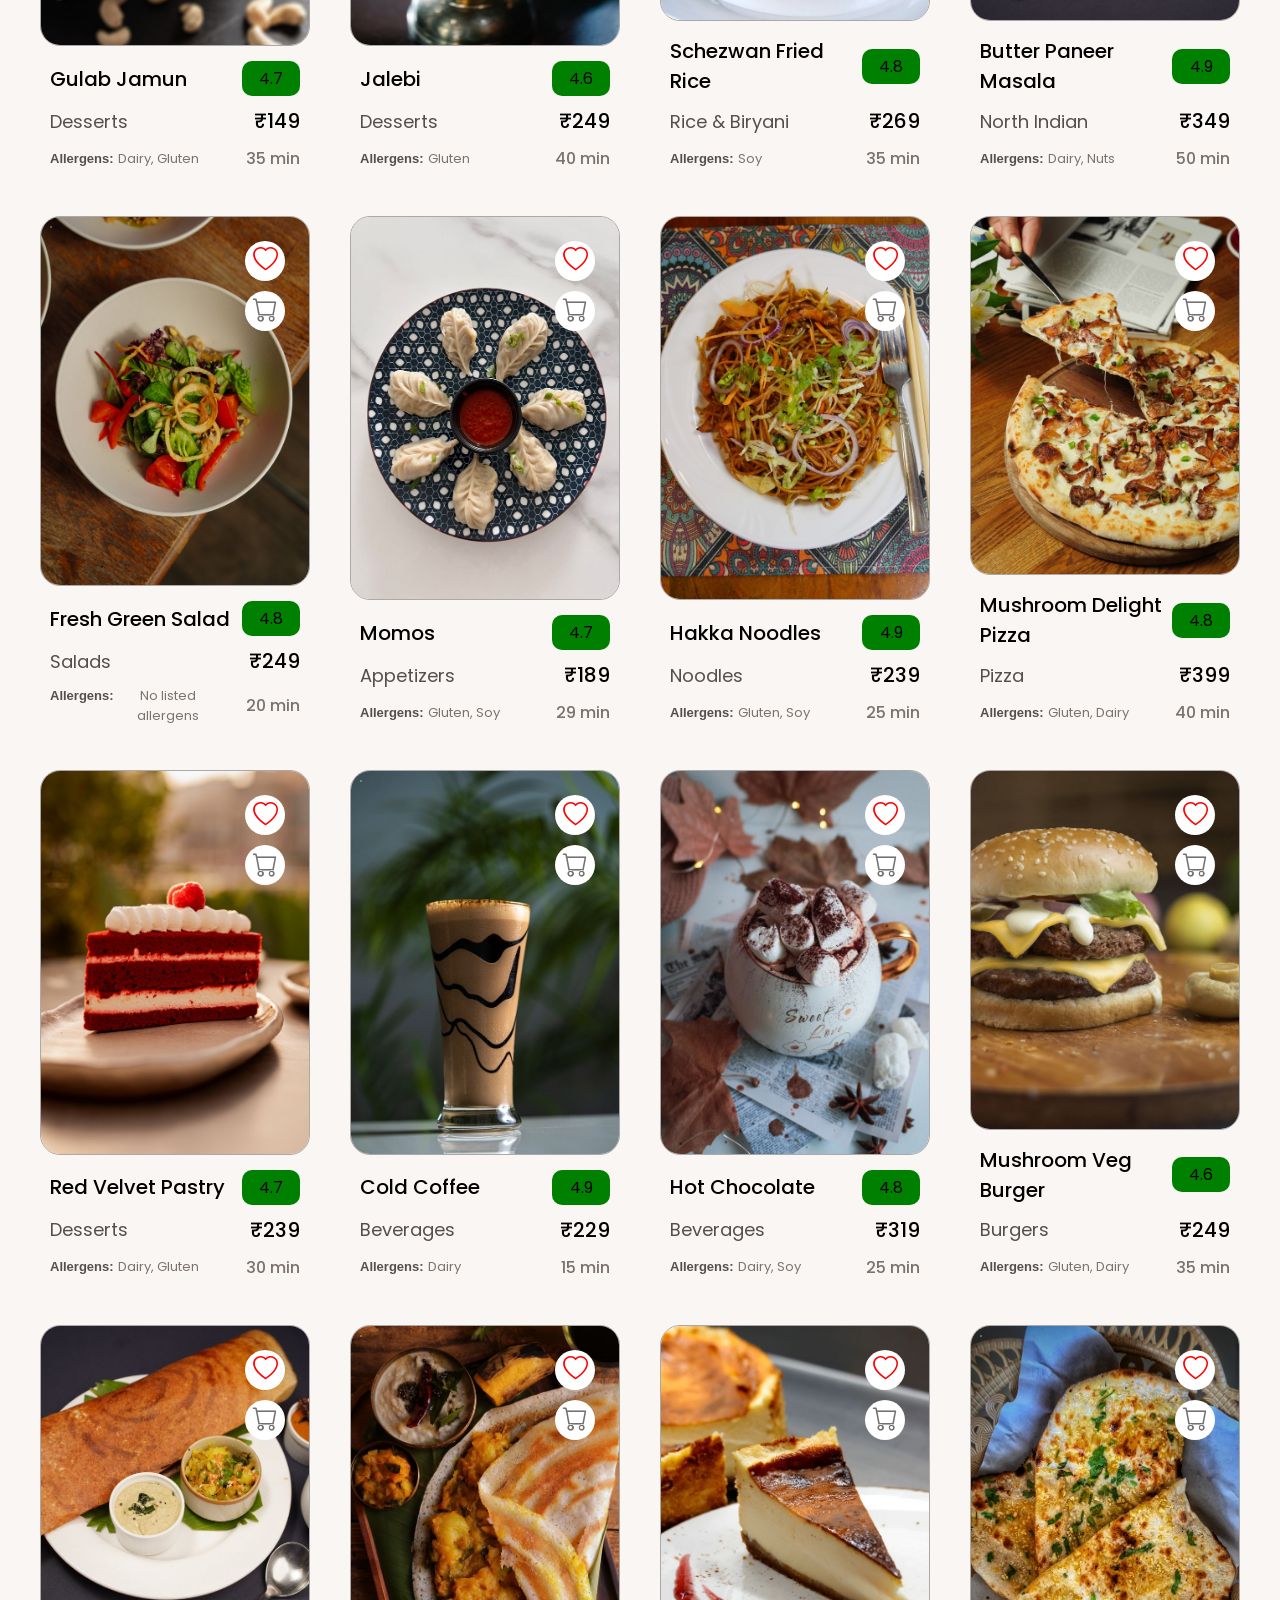
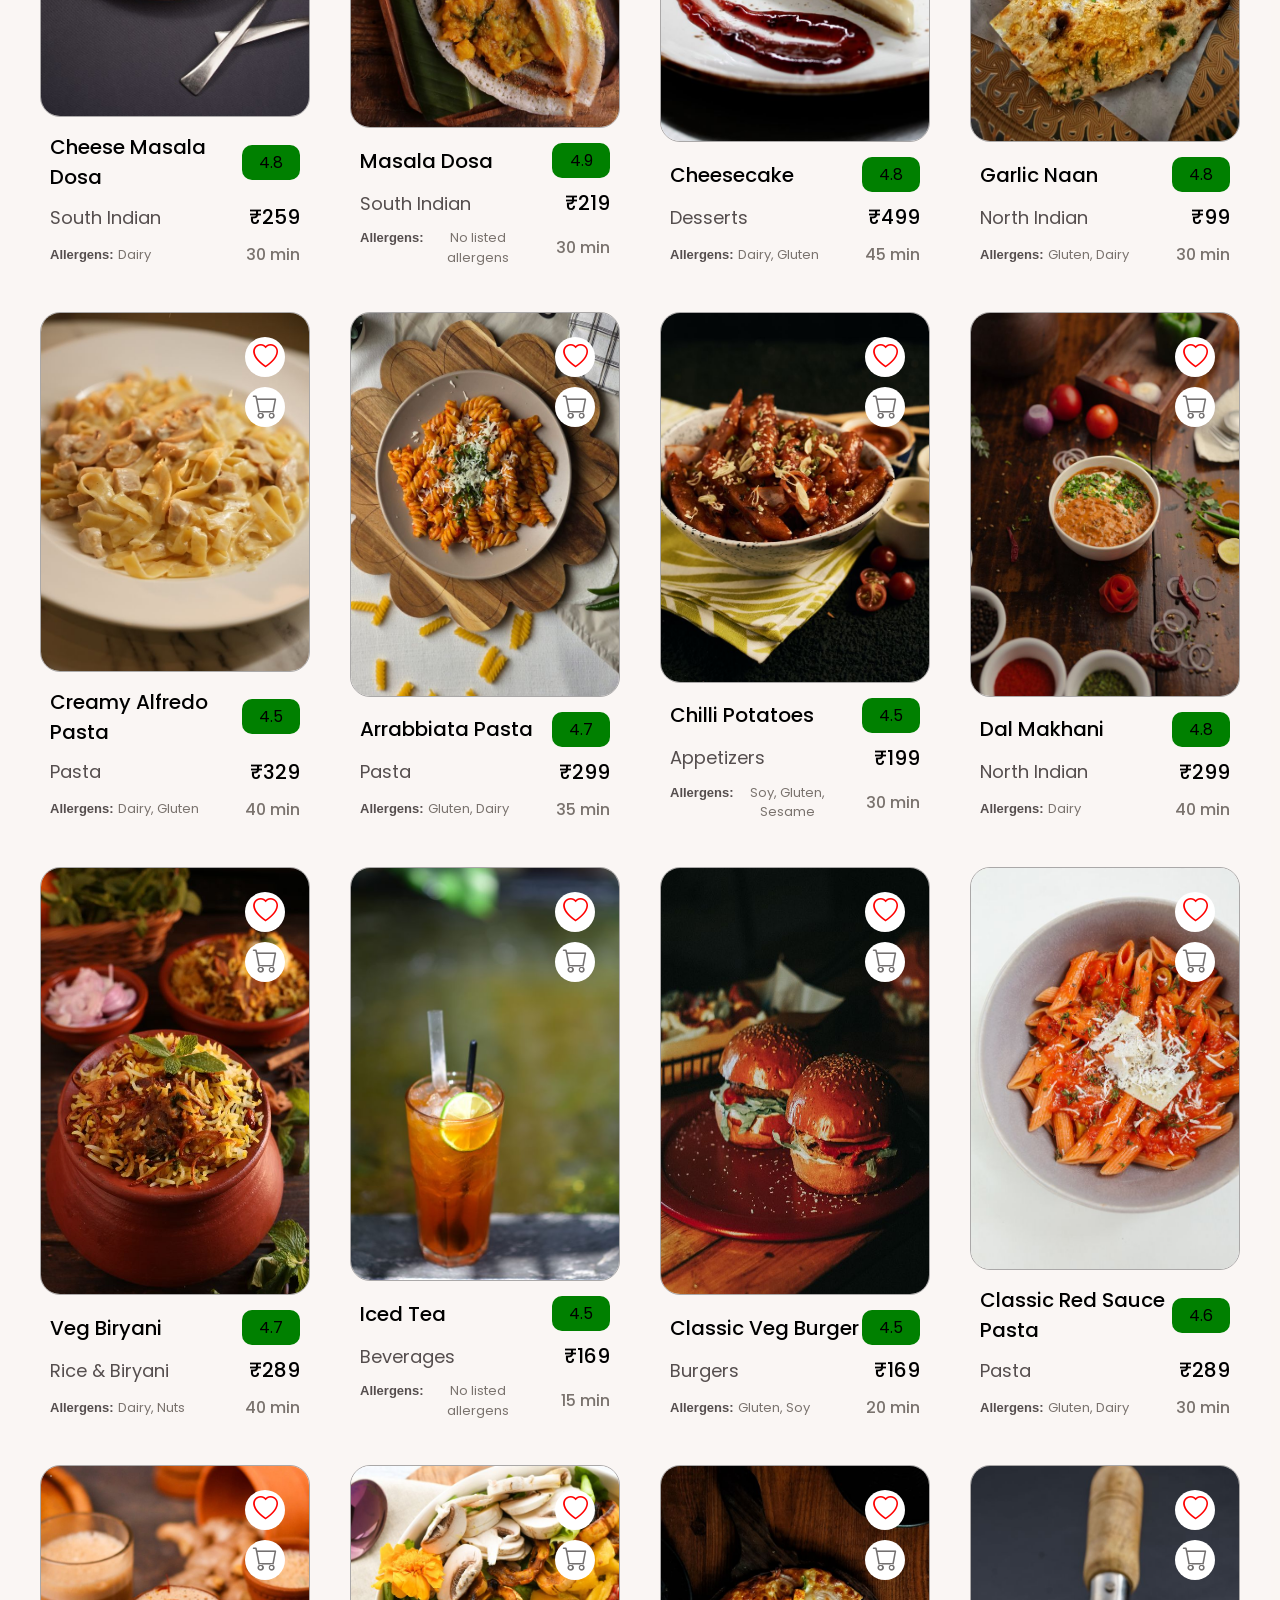
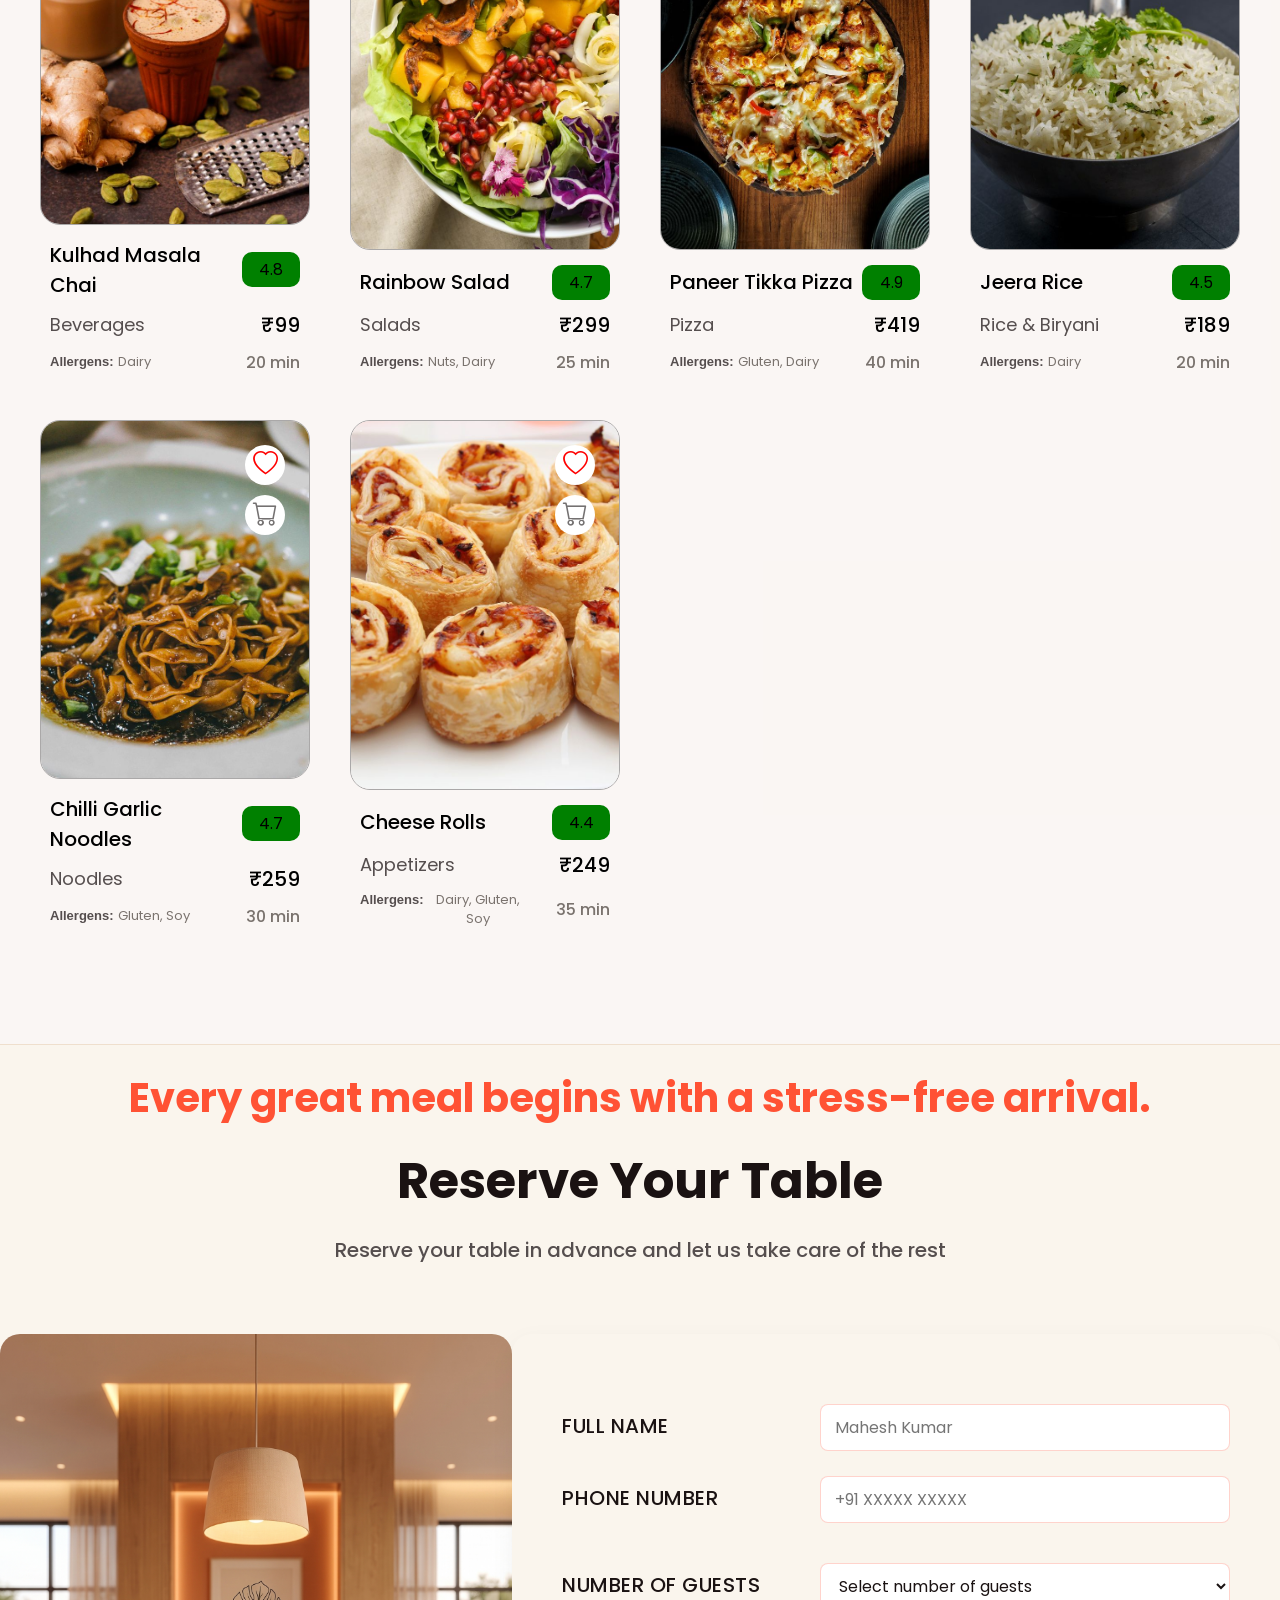
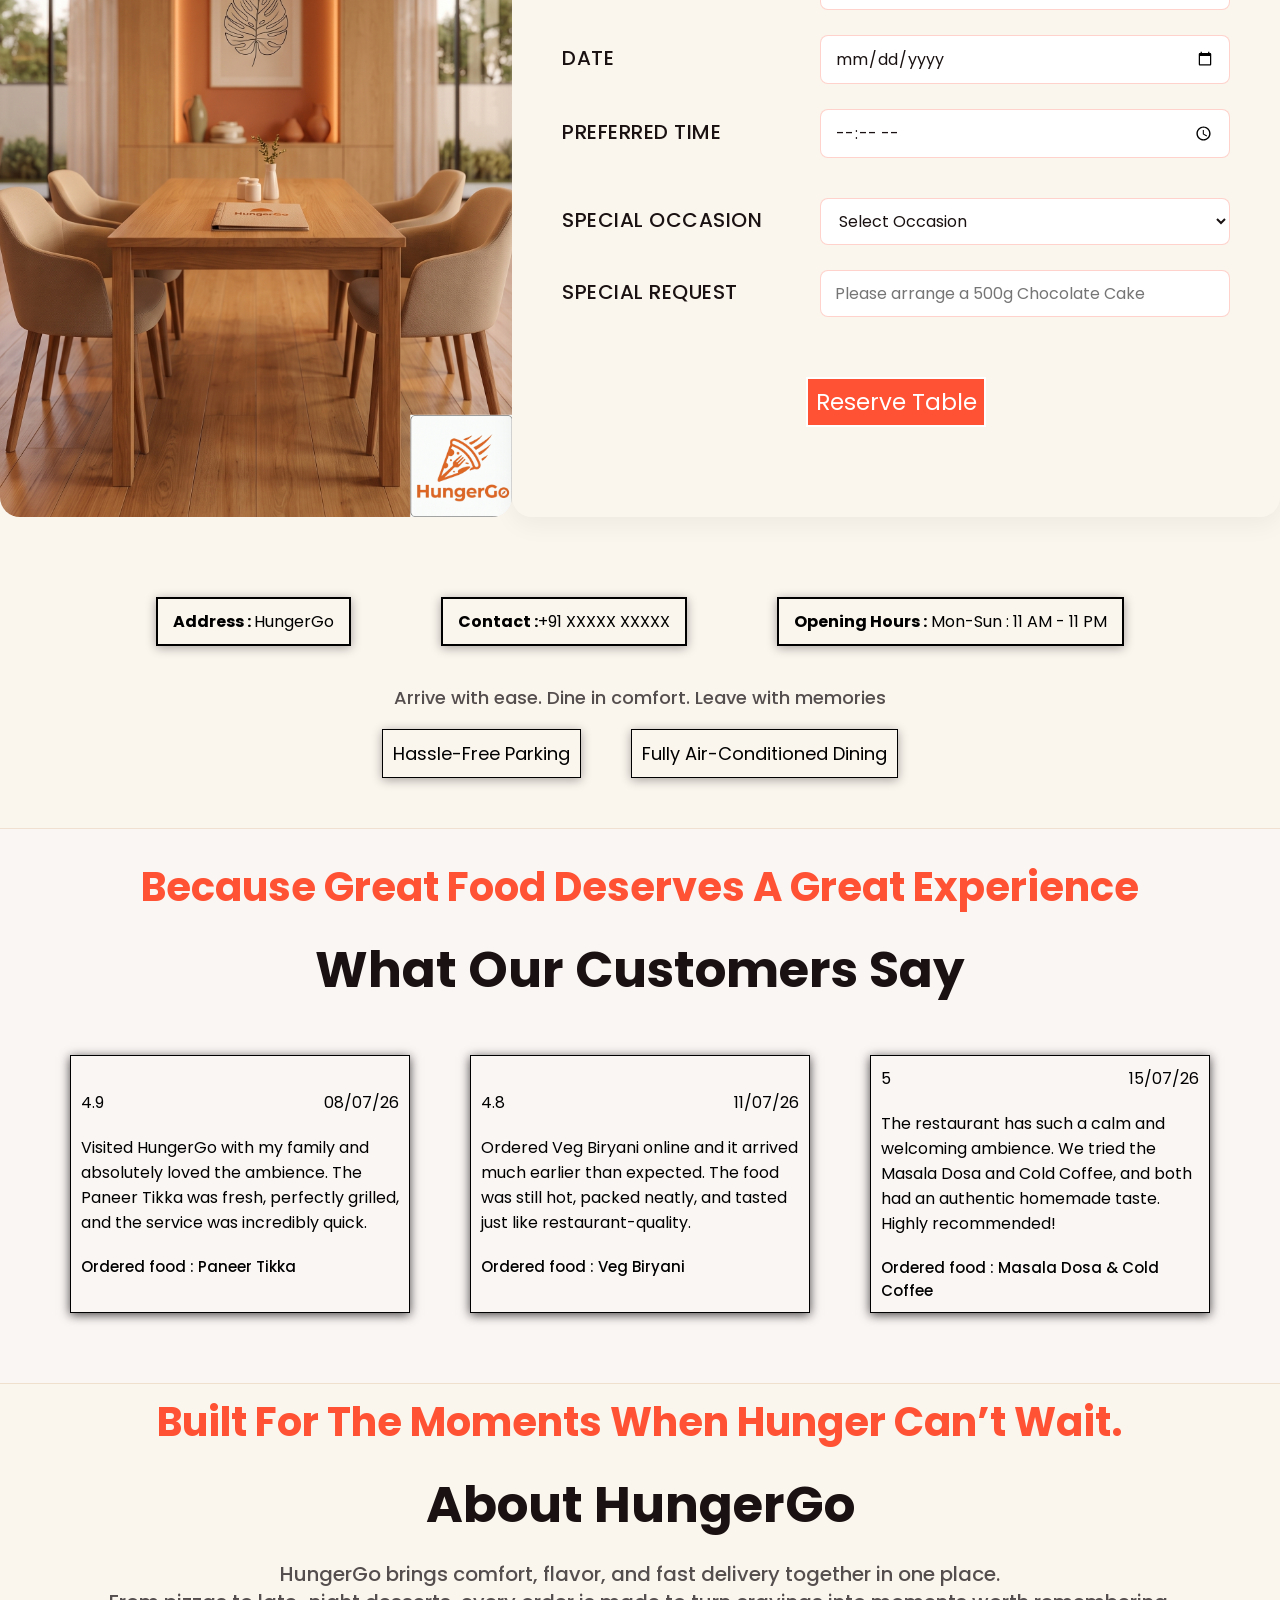
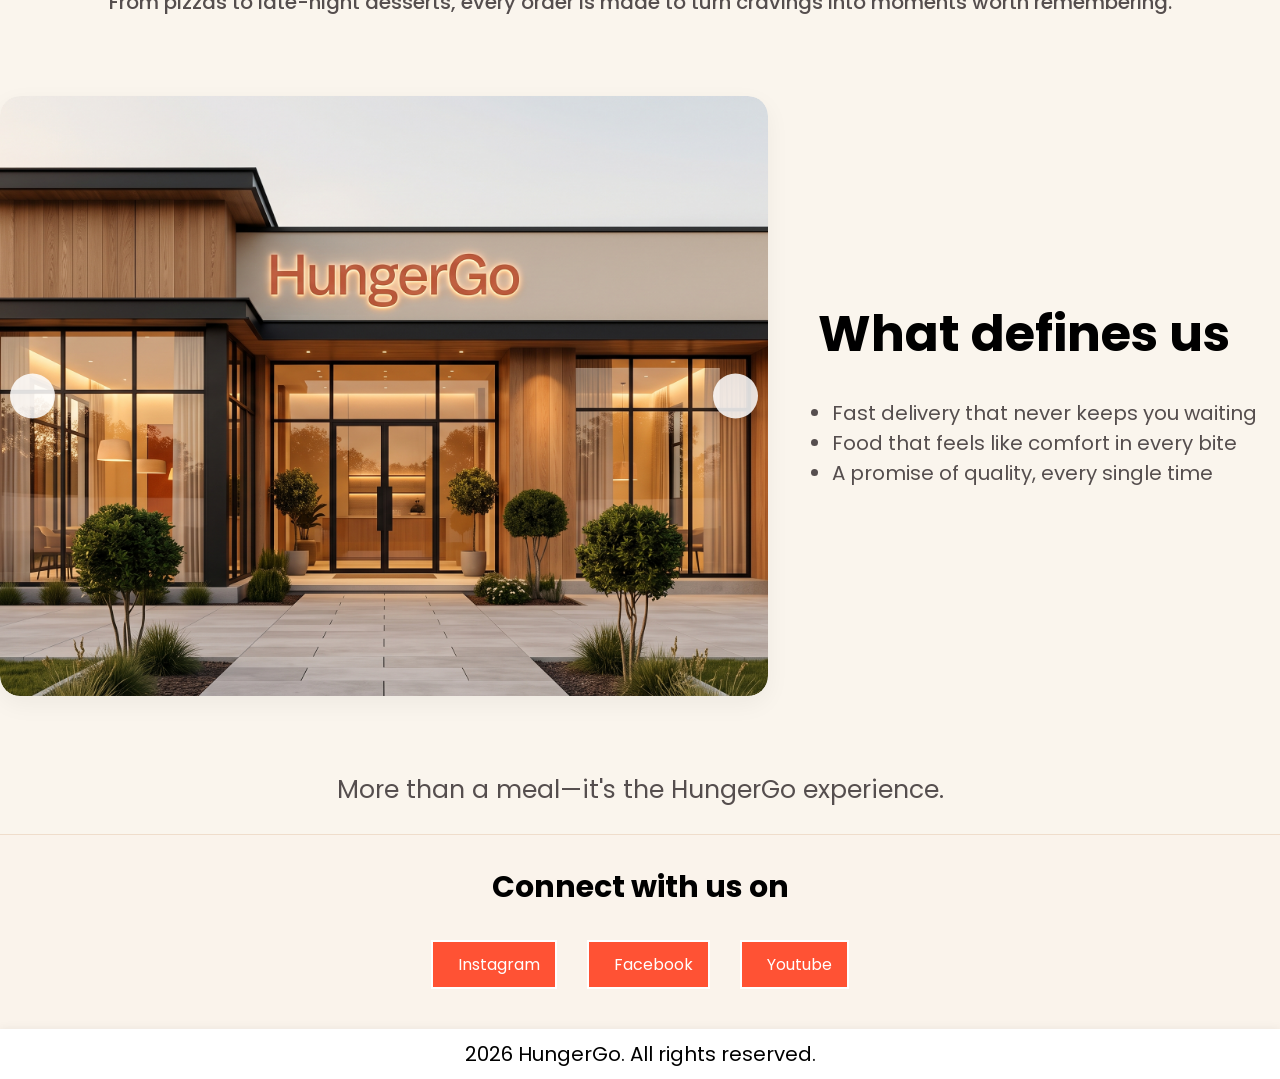
==== commit a42cf5df: "Slight changes" ====
--- a/index.html
+++ b/index.html
@@ -250,9 +250,6 @@
                                     <input type="checkbox" value="Nuts"> Nuts
                                 </label>
                                 <label class="multiselect-option">
-                                    <input type="checkbox" value="Eggs"> Eggs
-                                </label>
-                                <label class="multiselect-option">
                                     <input type="checkbox" value="Sesame"> Sesame
                                 </label>
                             </div>
--- a/style.css
+++ b/style.css
@@ -439,7 +439,6 @@
     pointer-events: none;
     opacity: 0.8;
 }
-
 
 #searchbar{
     width:100%;
@@ -741,7 +740,7 @@
 .no-food-message {
     width: 100%;
     text-align: center;
-    color: #3c3c3c;
+    color: #FF5234;
     grid-column: 1 / -1;
 }
 
@@ -1600,7 +1599,7 @@
 
 
 body.dark {
-    background-color: #1A1614;
+    background-color: #000000;
     color: #F2EFEB;
 }
 
@@ -1692,6 +1691,14 @@
 body.dark .search {
     background-color: #241E1C;
     border: 1px solid rgba(255, 82, 52, 0.3);
+}
+
+body.dark .search:hover {
+    border: 1px solid rgba(255, 82, 52, 0.45);
+}
+
+body.dark .search:focus-within {
+    border: 1px solid #FF5234;
 }
 
 body.dark #searchbar {
